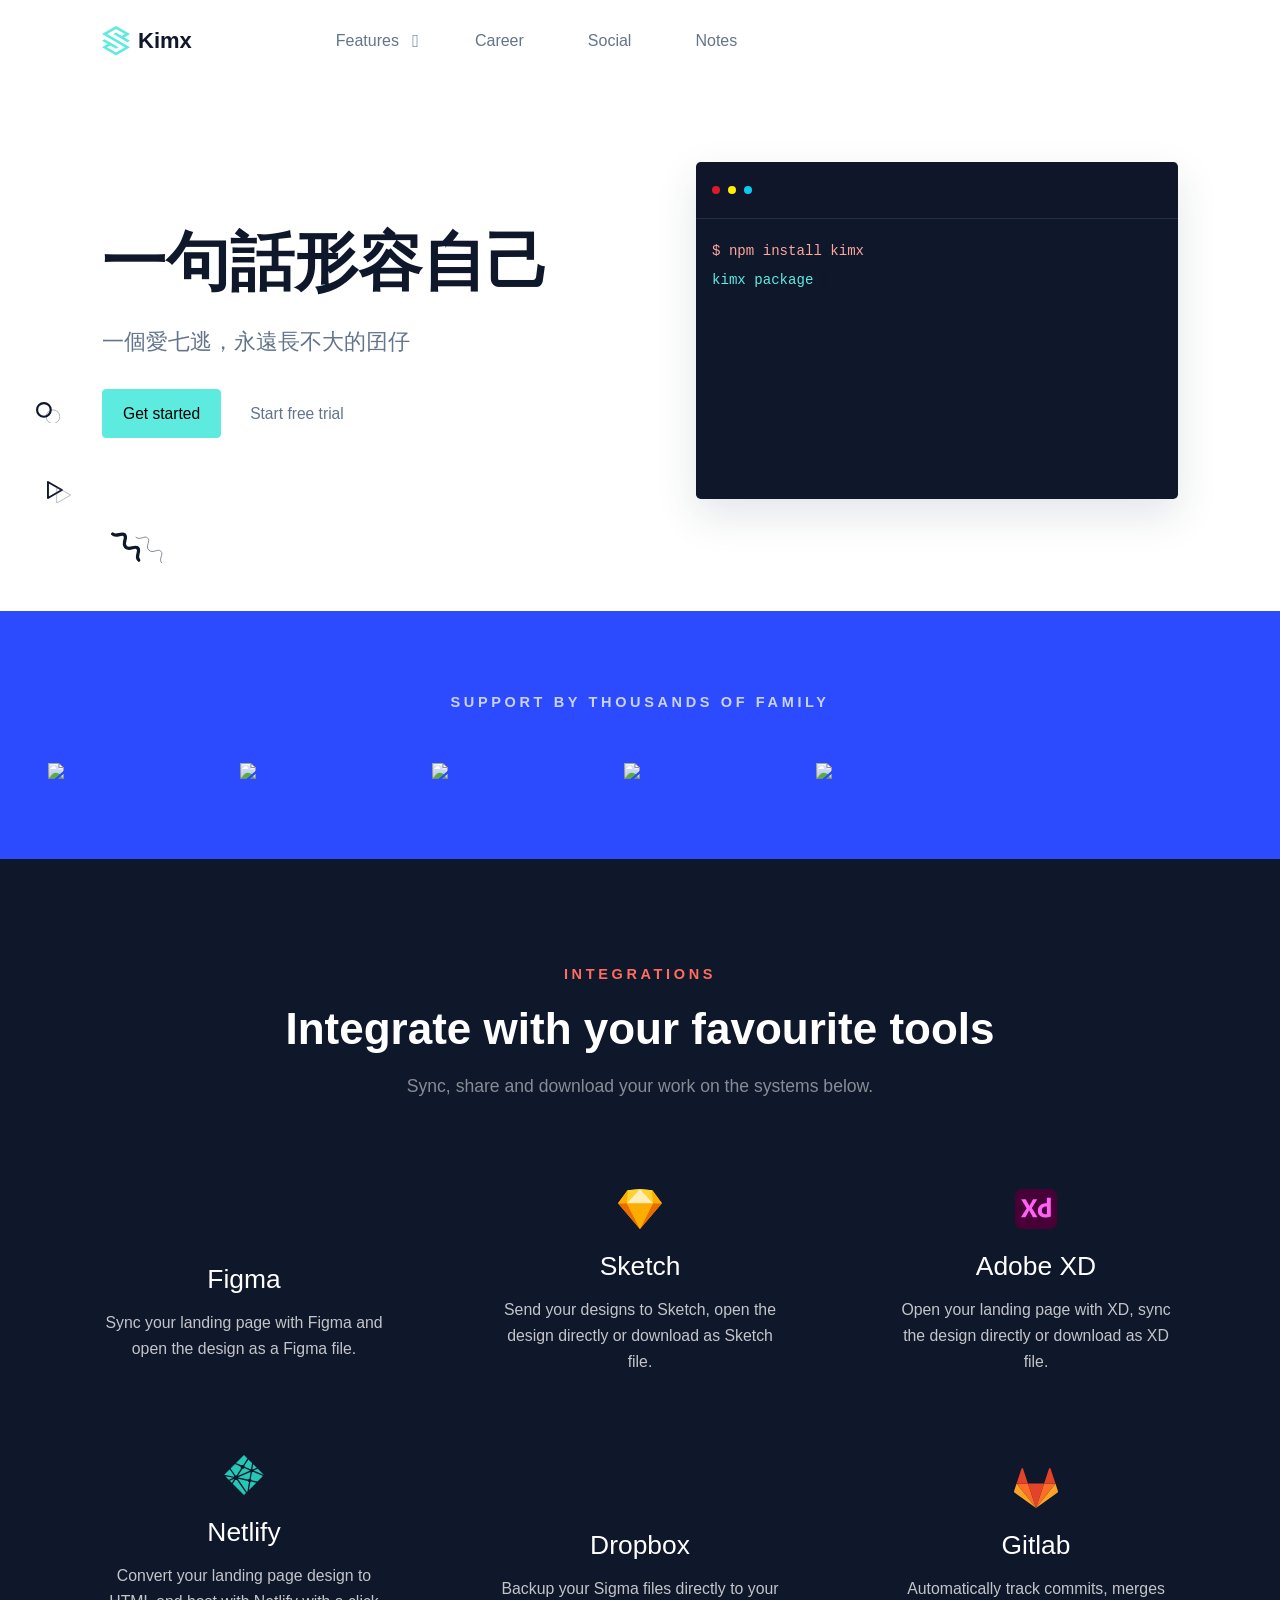
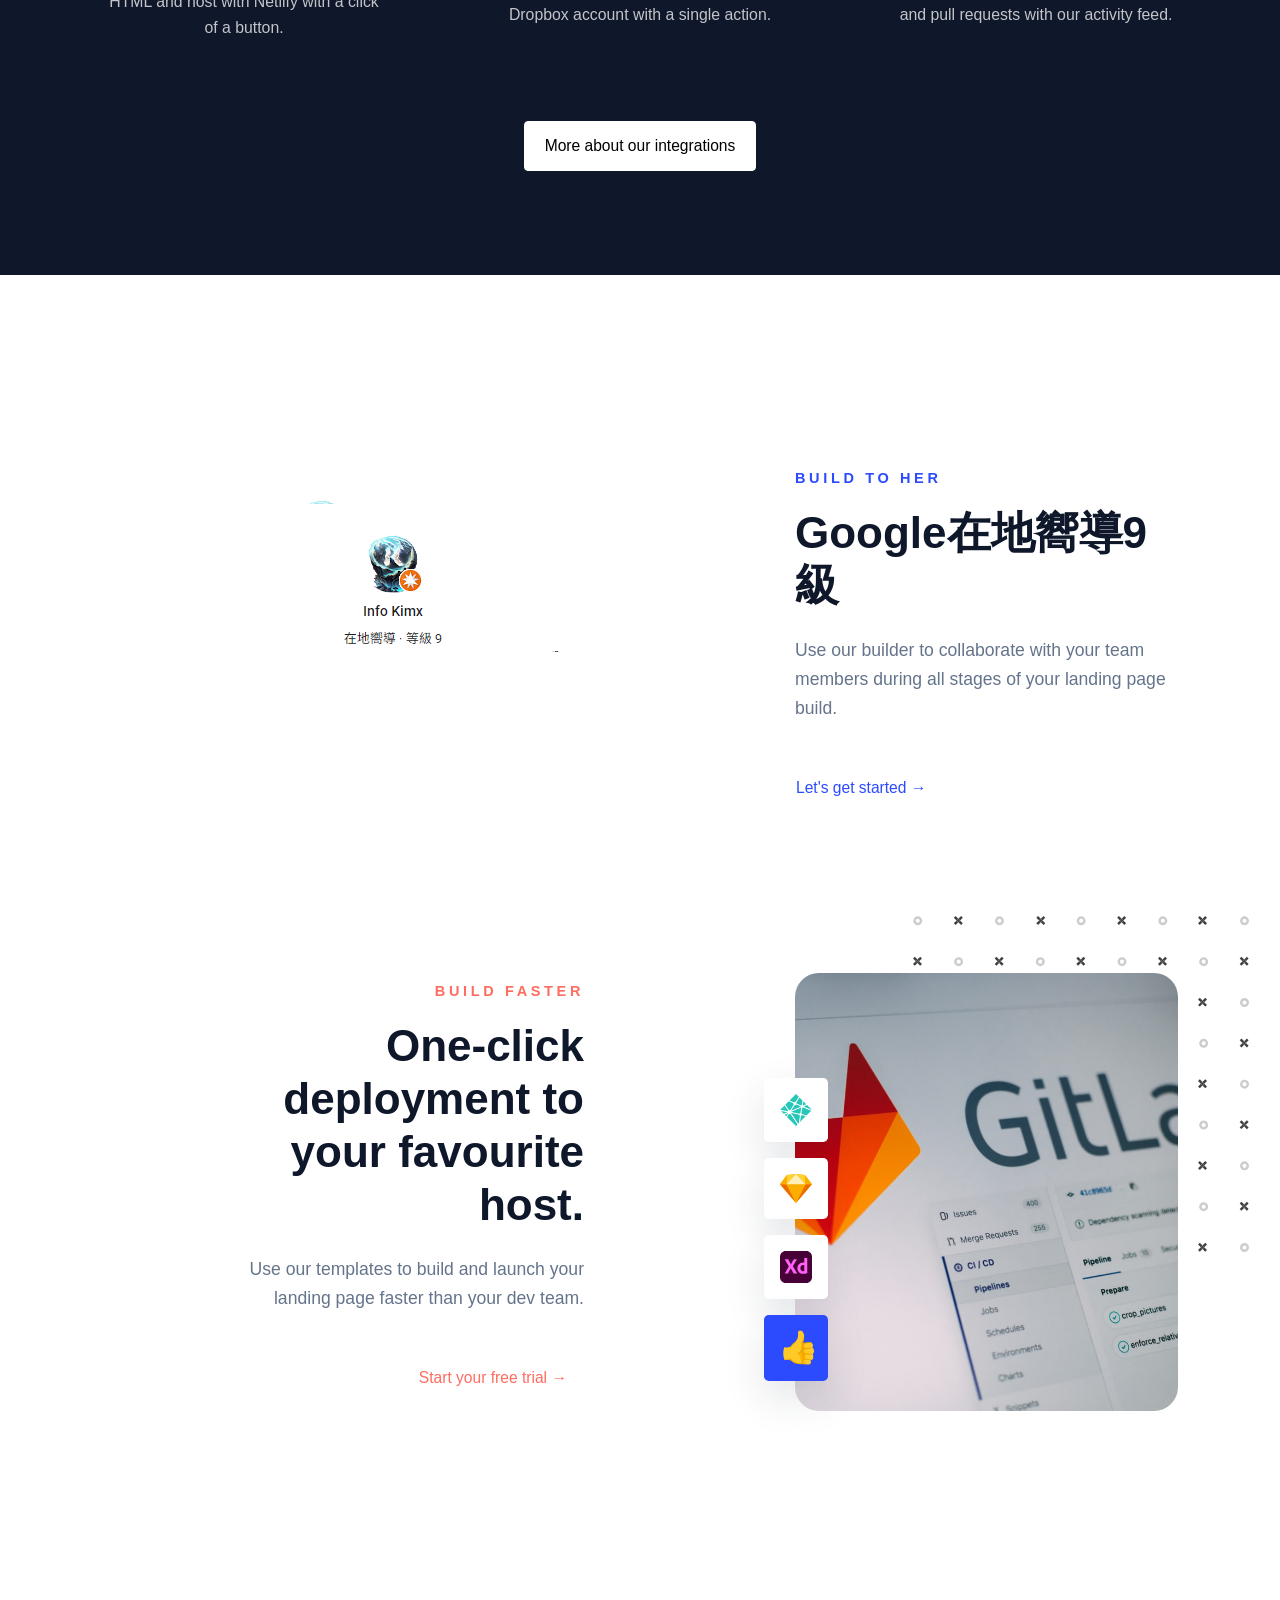
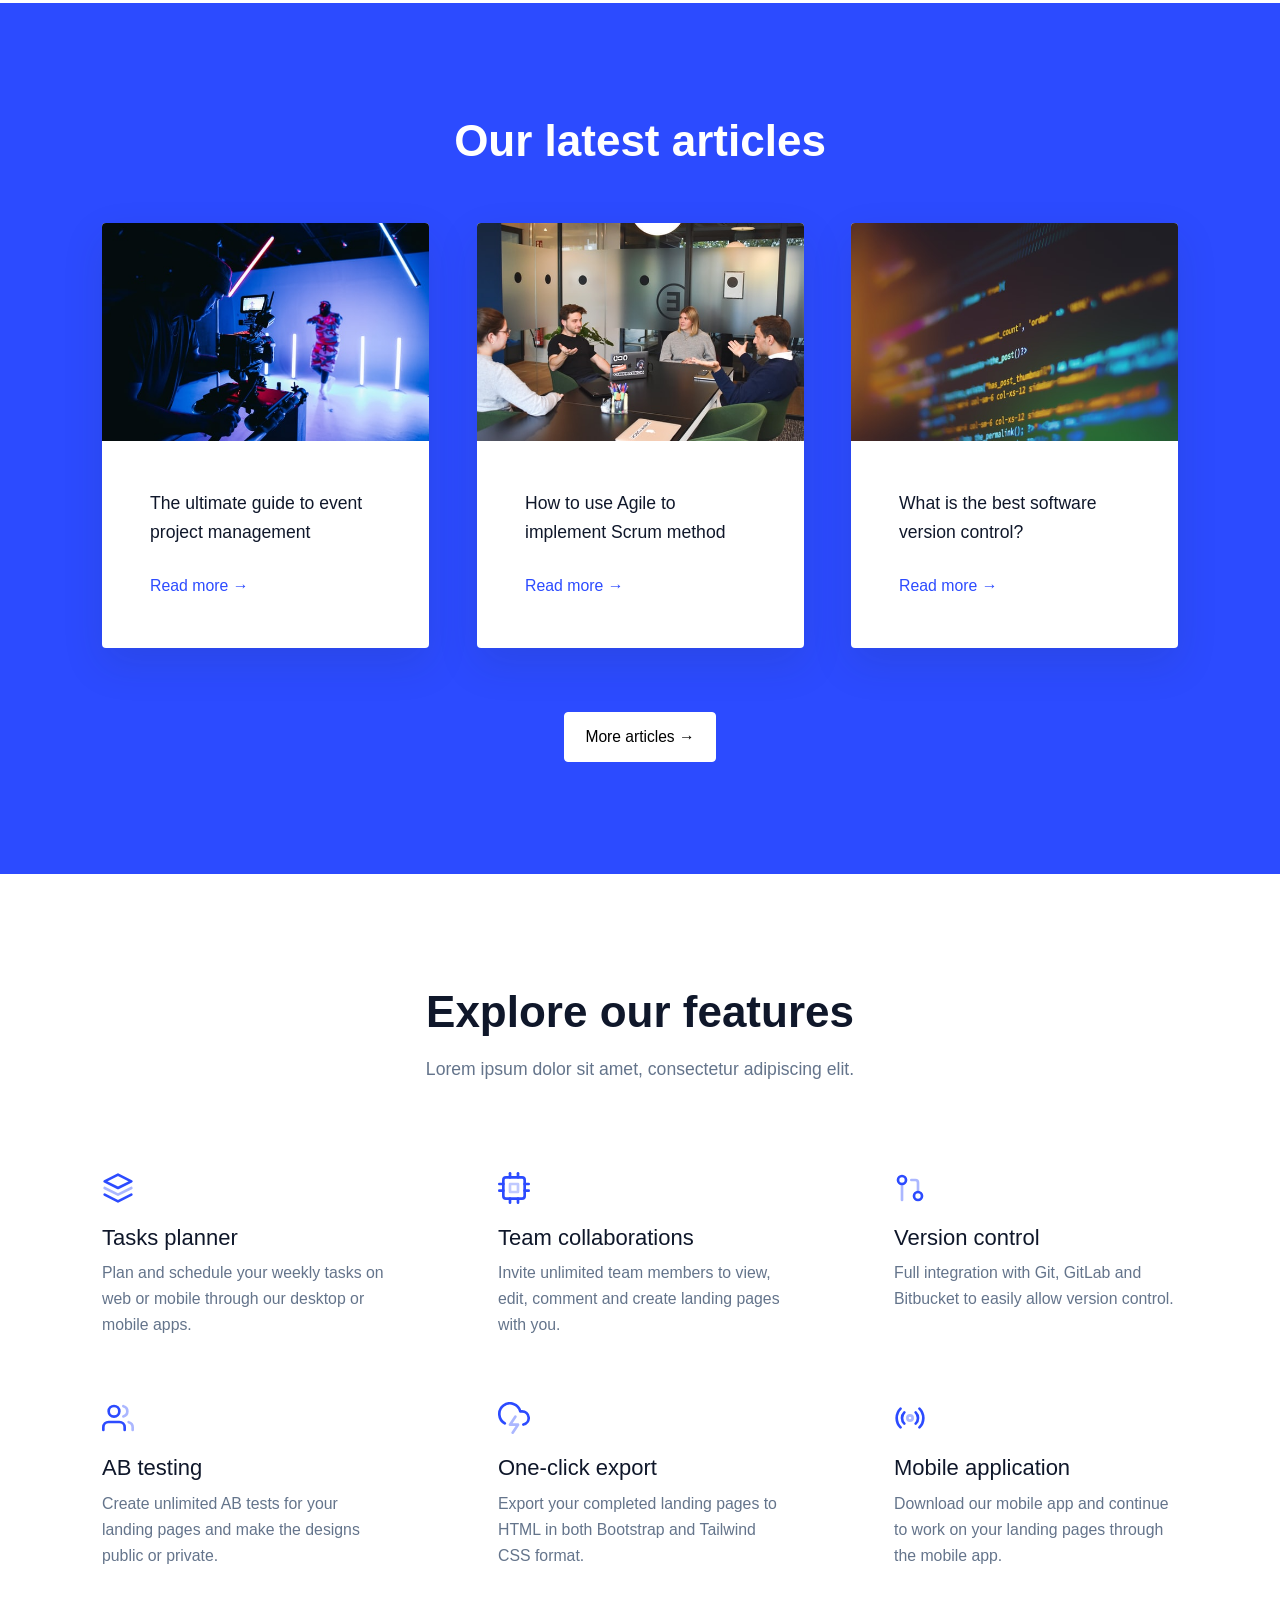
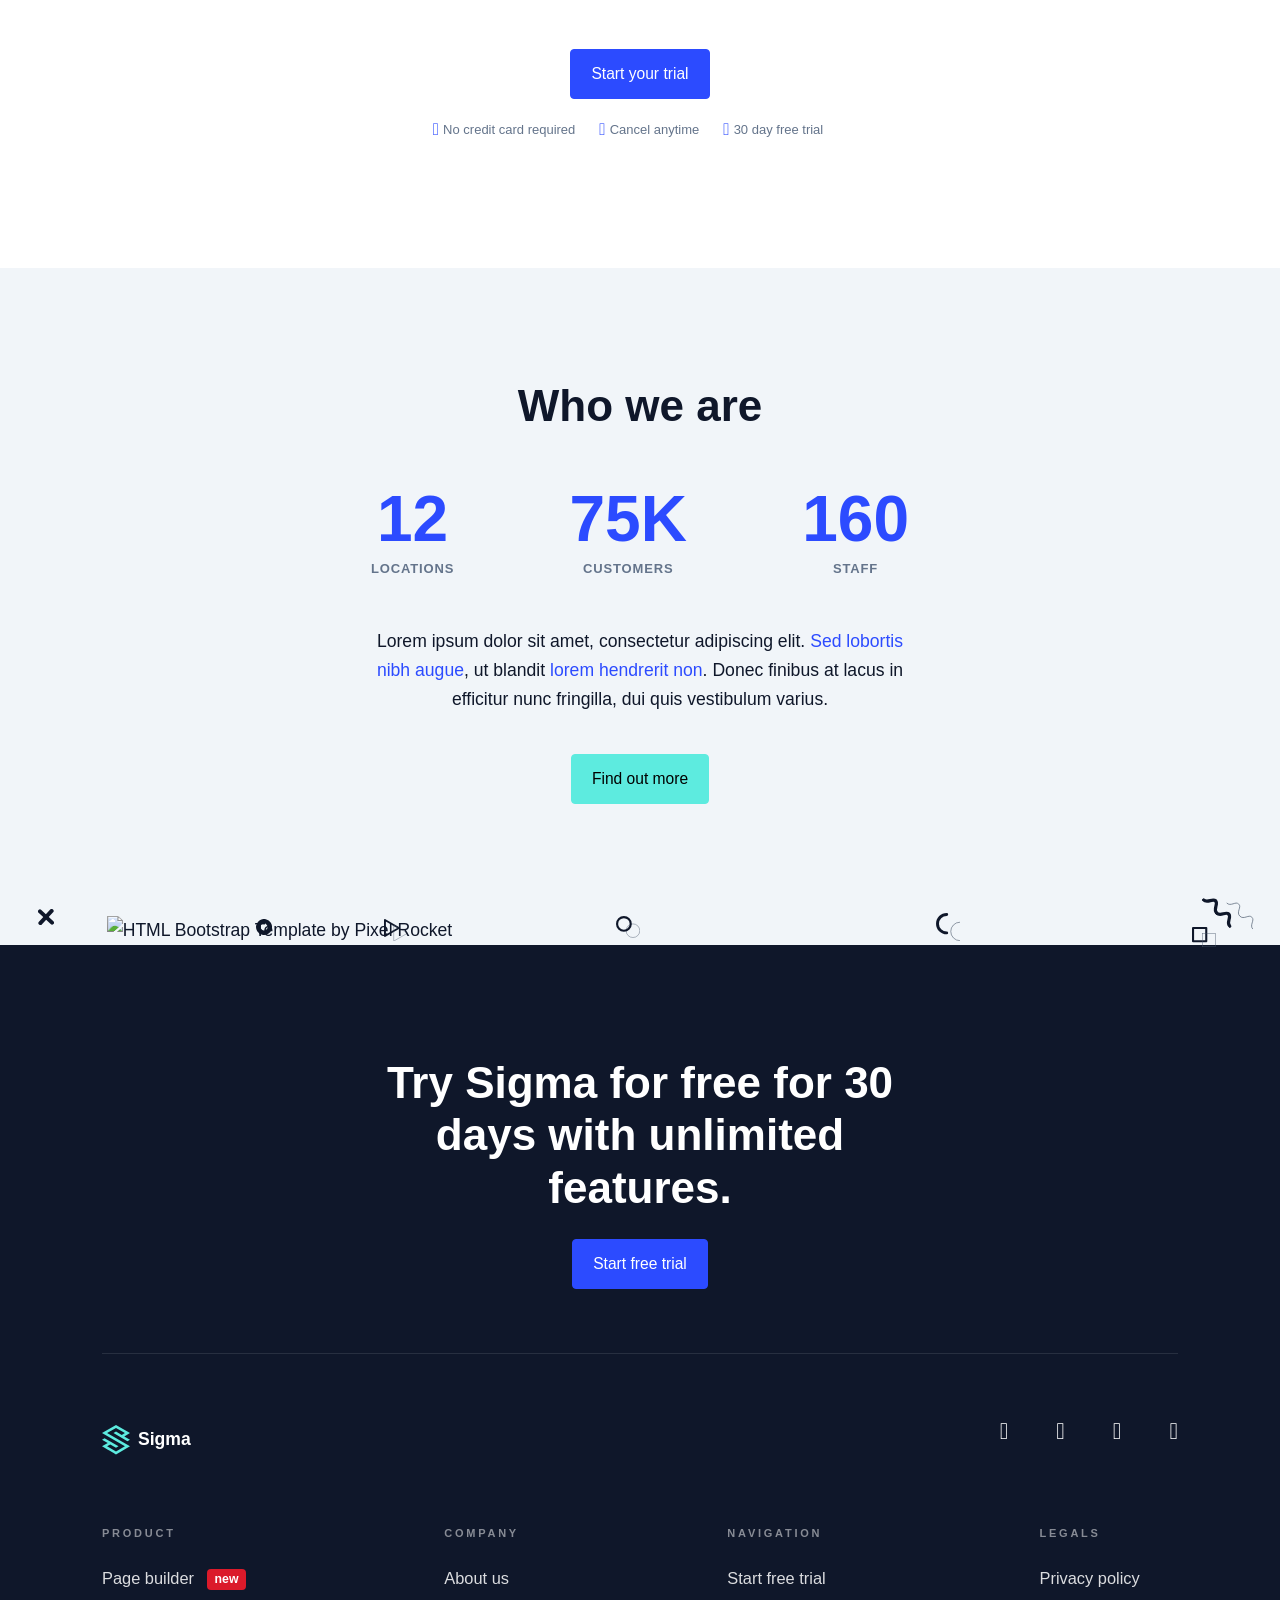
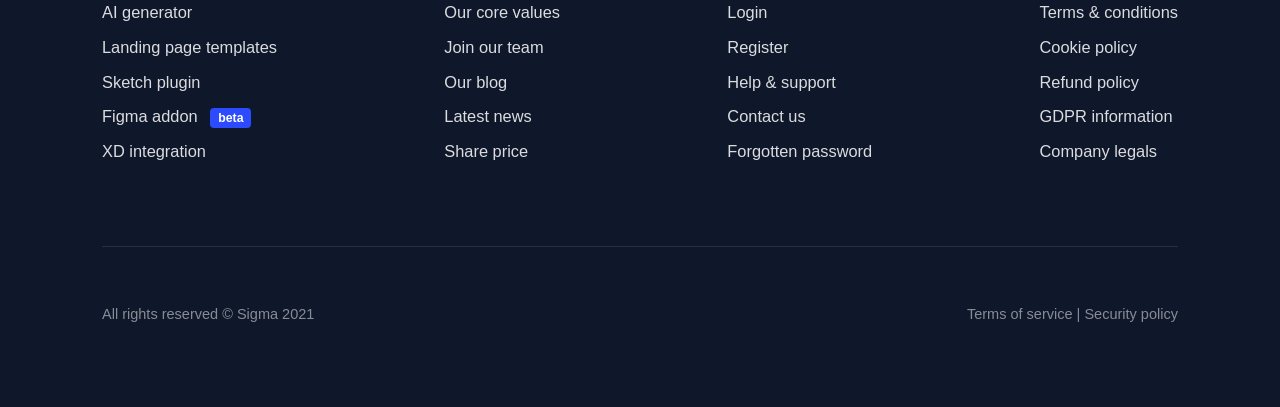
==== index.html @ 8c207c8a "beta 1" ====
<!doctype html>
<html lang="en">

<!-- Head -->
<head>
    <!-- Page Meta Tags-->
    <meta charset="utf-8">
    <meta http-equiv="x-ua-compatible" content="ie=edge">
    <meta name="viewport" content="width=device-width, initial-scale=1.0">
    <meta name="description" content="">
    <meta name="author" content="">
    <meta name="keywords" content="">

    <!-- Favicon -->
    <link rel="apple-touch-icon" sizes="180x180" href="./assets/images/favicon/apple-touch-icon.png">
    <link rel="icon" type="image/png" sizes="32x32" href="./assets/images/favicon/favicon-32x32.png">
    <link rel="icon" type="image/png" sizes="16x16" href="./assets/images/favicon/favicon-16x16.png">
    <link rel="mask-icon" href="./assets/images/favicon/safari-pinned-tab.svg" color="#5bbad5">
    <meta name="msapplication-TileColor" content="#da532c">
    <meta name="theme-color" content="#ffffff">

    <!-- Vendor CSS -->
    <link rel="stylesheet" href="./assets/css/libs.bundle.css" />

    <!-- Main CSS -->
    <link rel="stylesheet" href="./assets/css/theme.bundle.css" />

    <!-- Fix for custom scrollbar if JS is disabled-->
    <noscript>
        <style>
            /**
            * Reinstate scrolling for non-JS clients
            */
            .simplebar-content-wrapper {
                overflow: auto;
            }
        </style>
    </noscript>

    <!-- Page Title -->
    <title>Bootstrap 5 HTML Template</title>

</head>
<body class="">

    <!-- Navbar -->
    <nav class="navbar navbar-expand-lg navbar-light bg-white ">
        <div class="container">

            <!-- Logo-->
            <a class="navbar-brand d-flex align-items-center lh-1 me-10 transition-opacity opacity-75-hover" href="./index.html">
                <!-- Logo SVG Icon-->
                <span class="f-w-7 d-block text-success me-2">
                    <svg class="w-100" xmlns="http://www.w3.org/2000/svg" viewBox="0 0 246.46 258.91"><path d="M145.61,187.72,22.41,116.58,0,129.52l50.45,29.13L0,187.77l22.41,12.94s90.75,52.38,100.82,58.2l123.23-71.13L44.7,71.2l78.54-45.34,78.4,45.26-28,16.2-50.31-29L100.85,71.2l123.21,71.13,22.4-12.94L196,100.25q25.25-14.55,50.46-29.12L123.23,0,0,71.13,201.77,187.71l-78.52,45.41L44.8,187.78l28.06-16.19,50.34,29.07Z" fill="currentColor" fill-rule="evenodd" /></svg>
                </span>
                <!--/ Logo SVG Icon -->
                <span class="fw-bold text-body">Kimx</span>
            </a>
            <!-- / Logo-->
            <!-- Mobile Menu Btn-->
            <button class="navbar-toggler" type="button" data-bs-toggle="collapse" data-bs-target="#navbarSupportedContent"
                    aria-controls="navbarSupportedContent" aria-expanded="false" aria-label="Toggle navigation">
                <i class="ri-menu-line"></i>
            </button>
            <!-- /Mobile Menu Btn-->

            <div class="collapse navbar-collapse justify-content-between align-items-center" id="navbarSupportedContent">
                <ul class="navbar-nav">
                    <li class="nav-item dropdown position-static">
                        <a class="nav-link dropdown-toggle" href="#" role="button" data-bs-toggle="dropdown"
                           aria-haspopup="true" aria-expanded="false">
                            Features
                        </a>
                        <!-- Features dropdown menu-->
                        <div class="dropdown-menu dropdown-megamenu">
                            <div class="container">
                                <!-- Dropdown Menu Links Section-->
                                <div class="row py-lg-5 gx-8">


                                    <!-- menu row-->
                                    <div class="col-auto me-4 mb-4 me-lg-0 mb-lg-0 col-lg-4 d-flex align-items-start">
                                        <span class="f-w-16 d-block text-primary me-4 d-none d-lg-flex">
                                            <svg class="w-100" xmlns="http://www.w3.org/2000/svg" viewBox="0 0 24 24" fill="none" stroke="currentColor" stroke-width="2" stroke-linecap="round" stroke-linejoin="round"><polygon points="12 2 2 7 12 12 22 7 12 2"></polygon><polyline points="2 17 12 22 22 17"></polyline><polyline opacity=".4" points="2 12 12 17 22 12"></polyline></svg>
                                        </span>
                                        <div class="position-relative">
                                            <h6 class="dropdown-heading">Tasks planner</h6>
                                            <p class="text-muted">Plan and schedule your weekly tasks on web or mobile through our desktop or mobile apps.</p>
                                            <a href="#" class="fw-medium fs-7 text-decoration-none link-cover">Read more &rarr;</a>
                                        </div>
                                    </div>
                                    <!-- /menu row-->
                                    <!-- menu row-->
                                    <div class="col-auto me-4 mb-4 me-lg-0 mb-lg-0 col-lg-4 d-flex align-items-start">
                                        <span class="f-w-16 d-block text-primary me-4 d-none d-lg-flex">
                                            <svg class="w-100" xmlns="http://www.w3.org/2000/svg" viewBox="0 0 24 24" fill="none" stroke="currentColor" stroke-width="2" stroke-linecap="round" stroke-linejoin="round"><rect x="4" y="4" width="16" height="16" rx="2" ry="2"></rect><rect opacity=".3" x="9" y="9" width="6" height="6"></rect><line x1="9" y1="1" x2="9" y2="4"></line><line x1="15" y1="1" x2="15" y2="4"></line><line x1="9" y1="20" x2="9" y2="23"></line><line x1="15" y1="20" x2="15" y2="23"></line><line x1="20" y1="9" x2="23" y2="9"></line><line x1="20" y1="14" x2="23" y2="14"></line><line x1="1" y1="9" x2="4" y2="9"></line><line x1="1" y1="14" x2="4" y2="14"></line></svg>
                                        </span>
                                        <div class="position-relative">
                                            <h6 class="dropdown-heading">Team collaborations</h6>
                                            <p class="text-muted">Invite unlimited team members to view, edit, comment and create landing pages with you.</p>
                                            <a href="#" class="fw-medium fs-7 text-decoration-none link-cover">Read more &rarr;</a>
                                        </div>
                                    </div>
                                    <!-- /menu row-->
                                    <!-- menu row-->
                                    <div class="col-auto me-4 mb-4 me-lg-0 mb-lg-0 col-lg-4 d-flex align-items-start">
                                        <span class="f-w-16 d-block text-primary me-4 d-none d-lg-flex">
                                            <svg class="w-100" xmlns="http://www.w3.org/2000/svg" viewBox="0 0 24 24" fill="none" stroke="currentColor" stroke-width="2" stroke-linecap="round" stroke-linejoin="round"><circle cx="18" cy="18" r="3"></circle><circle cx="6" cy="6" r="3"></circle><path opacity=".4" d="M13 6h3a2 2 0 0 1 2 2v7"></path><line opacity=".4" x1="6" y1="9" x2="6" y2="21"></line></svg>
                                        </span>
                                        <div class="position-relative">
                                            <h6 class="dropdown-heading">Version control</h6>
                                            <p class="text-muted">Full integration with Git, GitLab and Bitbucket to easily allow version control.</p>
                                            <a href="#" class="fw-medium fs-7 text-decoration-none link-cover">Read more &rarr;</a>
                                        </div>
                                    </div>
                                    <!-- /menu row-->


                                </div>

                                <!-- Latest from the blog-->
                                <div class="mt-4 border-top d-none d-lg-flex flex-column py-5">
                                    <p class="text-muted">From the blog</p>
                                    <a href="#">The ultimate guide to event project management &rarr;</a>
                                    <a href="#">How to use Agile to implememt Scrum method &rarr;</a>
                                    <a href="#">What is the best software version control? &rarr;</a>
                                </div>
                                <!-- / Latest from the blog-->                <!-- /Dropdown Menu Links Section-->
                            </div>
                        </div>
                        <!-- / Features dropdown menu-->
                    </li>
                    <li class="nav-item">
                        <a class="nav-link" href="./pricing.html">Career</a>
                    </li>
                    <li class="nav-item">
                        <a class="nav-link" href="./about.html">Social</a>
                    </li>
                    <li class="nav-item">
                        <a class="nav-link" href="./contact.html">Notes</a>
                    </li>
                </ul>
            </div>
        </div>
    </nav>    <!-- / Navbar-->
    <!-- Main Section-->
    <main class="mt-0 ">
        <!-- Page Content Goes Here -->
        <!-- Hero Content-->
        <div class="container pt-4 pt-md-6 pt-lg-8 pb-8 pb-lg-10 position-relative">
            <div class="row gx-10 align-items-center">

                <!-- Hero Text-->
                <div class="col-12 col-lg-6 position-relative z-index-20 text-center text-lg-start" data-aos="fade-in">
                    <h1 class="display-3 fw-bold mb-4">
                        一句話形容自己
                    </h1>
                    <h2 class="fs-5 text-muted fw-light lh-base">  一個愛七逃，永遠長不大的囝仔</h2>


                    <div class="mt-4 pt-1 d-flex flex-column flex-md-row justify-content-center justify-content-lg-start">
                        <a href="#" class="btn btn-success" role="button">Get started</a>
                        <a href="#" class="btn btn-link text-decoration-none text-muted ms-2 bg-light-hover"
                           role="button">Start free trial</a>
                    </div>

                </div>
                <!-- / Hero Text-->
                <!-- Hero Graphic-->
                <div class="col-12 col-lg-6 mt-5 mt-lg-0 align-self-stretch position-relative z-index-20" data-aos="fade-in">
                    <div class="d-flex h-100 bg-dark rounded-3 shadow-lg card">
                        <div class="card-header border-white-10 border-1 py-4 d-flex align-items-center">
                            <span class="f-w-2 f-h-2 block bg-danger rounded-circle me-2"></span>
                            <span class="f-w-2 f-h-2 block bg-warning rounded-circle me-2"></span>
                            <span class="f-w-2 f-h-2 block bg-info rounded-circle"></span>
                        </div>
                        <div class="card-body" style="min-height: 280px;">
                            <code class="highlight fs-8"
                                  data-typed='{"backSpeed":2, "strings": ["$&nbsp;npm&nbsp;install&nbsp;kimx<br/><span class=\"text-success\">kimx&nbsp;package&nbsp;installed 👍</span><br/><br/>$&nbsp;npm&nbsp;start&nbsp;design<br/><span class=\"text-success\">Start&nbsp;sharing&nbsp;your&nbsp;designs&nbsp;instantly...</span><br/><br/>$&nbsp;npm&nbsp;launch&nbsp;design<br/><span class=\"text-success\">Push&nbsp;directly&nbsp;to&nbsp;one&nbsp;of&nbsp;our&nbsp;integrated&nbsp;hosts! 🚀</span>"]}'></code>
                        </div>
                    </div>
                </div>
                <!-- / Hero Graphic-->

            </div>

            <!-- Bottom left shapes-->
            <div class="position-absolute top-0 end-0 start-0 bottom-0 z-index-0 d-none d-lg-block">

                <div class="d-block f-w-6  position-absolute bottom-7 start-5 rotate-n45 origin-center">
                    <span class="d-block animation-float-4">
                        <svg xmlns="http://www.w3.org/2000/svg" viewBox="0 0 37.51 89.72"><path class="text-body" d="M14.75,46.11C14.75,53,2.5,51.83,2.5,60.64" fill="none" stroke="currentColor" stroke-linecap="round" stroke-linejoin="round" stroke-width="5" /><path class="text-body" d="M14.75,17C14.75,24,2.5,22.75,2.5,31.57" fill="none" stroke="currentColor" stroke-linecap="round" stroke-linejoin="round" stroke-width="5" /><path class="text-body" d="M14.75,46.11c0-6.91-12.25-5.72-12.25-14.54" fill="none" stroke="currentColor" stroke-linecap="round" stroke-linejoin="round" stroke-width="5" /><path class="text-body" d="M14.75,17C14.75,10.13,2.5,11.32,2.5,2.5" fill="none" stroke="currentColor" stroke-linecap="round" stroke-linejoin="round" stroke-width="5" /><path class="text-secondary" d="M37,75.18c0,6.91-12.25,5.72-12.25,14.54" fill="none" stroke="currentColor" stroke-miterlimit="10" /><path class="text-secondary" d="M37,46.11C37,53,24.76,51.83,24.76,60.64" fill="none" stroke="currentColor" stroke-miterlimit="10" /><path class="text-secondary" d="M37,75.18c0-6.91-12.25-5.72-12.25-14.54" fill="none" stroke="currentColor" stroke-miterlimit="10" /><path class="text-secondary" d="M37,46.11c0-6.91-12.25-5.72-12.25-14.54" fill="none" stroke="currentColor" stroke-miterlimit="10" /></svg>
                    </span>
                </div>

                <div class="d-block f-w-6  position-absolute bottom-35 start-n3">
                    <span class="d-block animation-float-6">
                        <svg xmlns="http://www.w3.org/2000/svg" viewBox="0 0 55.95 50.74"><path class="text-secondary" d="M55.45,34.33A15.92,15.92,0,1,1,39.54,18.41,15.91,15.91,0,0,1,55.45,34.33Z" fill="none" stroke="currentColor" stroke-miterlimit="10" /><path class="text-body" d="M34.33,18.41A15.92,15.92,0,1,1,18.41,2.5,15.92,15.92,0,0,1,34.33,18.41Z" fill="none" stroke="currentColor" stroke-linecap="round" stroke-linejoin="round" stroke-width="5" /></svg>
                    </span>
                </div>

                <div class="d-block f-w-6  position-absolute bottom-20 start-n2">
                    <span class="d-block animation-float">
                        <svg xmlns="http://www.w3.org/2000/svg" viewBox="0 0 62.66 58.68"><polygon class="text-body" points="20.69 33.95 38.85 23.45 20.68 12.98 2.5 2.5 2.52 23.47 2.53 44.45 20.69 33.95" fill="none" stroke="currentColor" stroke-linecap="round" stroke-linejoin="round" stroke-width="5" /><polygon class="text-secondary" points="43.5 47.31 61.66 36.81 43.49 26.34 25.32 15.86 25.33 36.83 25.34 57.81 43.5 47.31" fill="none" stroke="currentColor" stroke-miterlimit="10" /></svg>
                    </span>
                </div>
            </div>
            <!-- / Bottom left shapes-->
        </div>
        <!-- /hero Content-->
        <!-- Logo Showcase-->
        <div class="bg-primary py-8" data-aos="fade-in">
            <p class="mb-0 text-center small fw-bolder tracking-wider text-uppercase text-white opacity-75">
                Support by
                thousands of family
            </p>
            <div class="mt-5">
                <section class="marquee marquee-hover-pause">
                    <div class="marquee-body">
                        <div class="marquee-section animation-marquee-90">
                            <div class="mx-5 f-w-24">
                                <a class="d-block" href="#" data-bs-toggle="tooltip" data-bs-placement="top" title="Bosch">
                                    <picture>
                                        <img class="img-fluid d-table mx-auto" src="https://res.kimx.info/OnlineAsset/kim-metro/images/family-cube/1.jpg">
                                    </picture>
                                </a>
                            </div>
                            <div class="mx-5 f-w-24">
                                <a class="d-block" href="#" data-bs-toggle="tooltip" data-bs-placement="top" title="Smeg">
                                    <picture>
                                        <img class="img-fluid d-table mx-auto" src="https://res.kimx.info/OnlineAsset/kim-metro/images/family-cube/2.jpg">
                                    </picture>
                                </a>
                            </div>
                            <div class="mx-5 f-w-24">
                                <a class="d-block" href="#" data-bs-toggle="tooltip" data-bs-placement="top" title="Sony">
                                    <picture>
                                        <img class="img-fluid d-table mx-auto" src="https://res.kimx.info/OnlineAsset/kim-metro/images/family-cube/3.jpg">
                                    </picture>
                                </a>
                            </div>
                            <div class="mx-5 f-w-24">
                                <a class="d-block" href="#" data-bs-toggle="tooltip" data-bs-placement="top" title="Siemens">
                                    <picture>
                                        <img class="img-fluid d-table mx-auto" src="https://res.kimx.info/OnlineAsset/kim-metro/images/family-cube/4.jpg">
                                    </picture>
                                </a>
                            </div>
                            <div class="mx-5 f-w-24">
                                <a class="d-block" href="#" data-bs-toggle="tooltip" data-bs-placement="top" title="Coca Cola">
                                    <picture>
                                        <img class="img-fluid d-table mx-auto" src="https://res.kimx.info/OnlineAsset/kim-metro/images/family-cube/5.jpg">
                                    </picture>
                                </a>
                            </div>
                            <div class="mx-5 f-w-24">
                                <a class="d-block" href="#" data-bs-toggle="tooltip" data-bs-placement="top" title="Philips">
                                    <picture>
                                        <img class="img-fluid d-table mx-auto" src="https://res.kimx.info/OnlineAsset/kim-metro/images/family-wide/1.jpg" alt="">
                                    </picture>
                                </a>
                            </div>
                            <div class="mx-5 f-w-24">
                                <a class="d-block" href="#" data-bs-toggle="tooltip" data-bs-placement="top" title="Philips">
                                    <picture>
                                        <img class="img-fluid d-table mx-auto" src="https://res.kimx.info/OnlineAsset/kim-metro/images/family-wide/about.jpg" alt="">
                                    </picture>
                                </a>
                            </div>
                            <div class="mx-5 f-w-24">
                                <a class="d-block" href="#" data-bs-toggle="tooltip" data-bs-placement="top" title="Philips">
                                    <picture>
                                        <img class="img-fluid d-table mx-auto" src="https://res.kimx.info/OnlineAsset/kim-metro/images/family-wide/about.jpg" alt="">
                                    </picture>
                                </a>
                            </div>
                            <div class="mx-5 f-w-24">
                                <a class="d-block" href="#" data-bs-toggle="tooltip" data-bs-placement="top" title="Philips">
                                    <picture>
                                        <img class="img-fluid d-table mx-auto" src="https://res.kimx.info/OnlineAsset/kim-metro/images/family-wide/about.jpg" alt="">
                                    </picture>
                                </a>
                            </div>
                            <div class="mx-5 f-w-24">
                                <a class="d-block" href="#" data-bs-toggle="tooltip" data-bs-placement="top" title="Philips">
                                    <picture>
                                        <img class="img-fluid d-table mx-auto" src="https://res.kimx.info/OnlineAsset/kim-metro/images/family-wide/about.jpg" alt="">
                                    </picture>
                                </a>
                            </div>
                            <div class="mx-5 f-w-24">
                                <a class="d-block" href="#" data-bs-toggle="tooltip" data-bs-placement="top" title="Philips">
                                    <picture>
                                        <img class="img-fluid d-table mx-auto" src="https://res.kimx.info/OnlineAsset/kim-metro/images/family-wide/about.jpg" alt="">
                                    </picture>
                                </a>
                            </div>
                        </div>
                    </div>
                </section>
            </div>
        </div>
        <!-- Logo Showcase-->
        <!-- Integrations-->
        <div class="bg-dark py-8" data-aos="fade-in">
            <div class="container py-4">
                <p class="mb-0 text-center small fw-bolder tracking-wider text-uppercase text-orange">Integrations</p>
                <h3 class="text-white text-center mt-3 fs-1 mb-3 fw-bold">Integrate with your favourite tools</h3>
                <p class="text-white opacity-50 text-center">
                    Sync, share and download your work on the systems below.
                </p>

                <div class="row gx-10 gy-7 mt-4">
                    <!-- Integration-->
                    <div class="col-12 col-sm-6 col-lg-4 d-flex flex-column align-items-center justify-content-center" data-aos="fade-in" data-aos-duration="500" data-aos-delay="000">
                        <picture class="d-block f-h-10">
                            <img class="h-100 w-auto" src="./assets/images/logos/logo-9.svg" alt="">
                        </picture>
                        <p class="text-white fs-4 fw-medium mb-2 mt-3">Figma</p>
                        <p class="text-white opacity-75 text-center fs-7">Sync your landing page with Figma and open the design as a Figma file.</p>
                    </div>
                    <!-- /Integration-->
                    <!-- Integration-->
                    <div class="col-12 col-sm-6 col-lg-4 d-flex flex-column align-items-center justify-content-center" data-aos="fade-in" data-aos-duration="500" data-aos-delay="100">
                        <picture class="d-block f-h-10">
                            <img class="h-100 w-auto" src="./assets/images/logos/logo-10.svg" alt="">
                        </picture>
                        <p class="text-white fs-4 fw-medium mb-2 mt-3">Sketch</p>
                        <p class="text-white opacity-75 text-center fs-7">Send your designs to Sketch, open the design directly or download as Sketch file.</p>
                    </div>
                    <!-- /Integration-->
                    <!-- Integration-->
                    <div class="col-12 col-sm-6 col-lg-4 d-flex flex-column align-items-center justify-content-center" data-aos="fade-in" data-aos-duration="500" data-aos-delay="200">
                        <picture class="d-block f-h-10">
                            <img class="h-100 w-auto" src="./assets/images/logos/logo-11.svg" alt="">
                        </picture>
                        <p class="text-white fs-4 fw-medium mb-2 mt-3">Adobe XD</p>
                        <p class="text-white opacity-75 text-center fs-7">Open your landing page with XD, sync the design directly or download as XD file.</p>
                    </div>
                    <!-- /Integration-->
                    <!-- Integration-->
                    <div class="col-12 col-sm-6 col-lg-4 d-flex flex-column align-items-center justify-content-center" data-aos="fade-in" data-aos-duration="500" data-aos-delay="300">
                        <picture class="d-block f-h-10">
                            <img class="h-100 w-auto" src="./assets/images/logos/logo-12.svg" alt="">
                        </picture>
                        <p class="text-white fs-4 fw-medium mb-2 mt-3">Netlify</p>
                        <p class="text-white opacity-75 text-center fs-7">Convert your landing page design to HTML and host with Netlify with a click of a button.</p>
                    </div>
                    <!-- /Integration-->
                    <!-- Integration-->
                    <div class="col-12 col-sm-6 col-lg-4 d-flex flex-column align-items-center justify-content-center" data-aos="fade-in" data-aos-duration="500" data-aos-delay="400">
                        <picture class="d-block f-h-10">
                            <img class="h-100 w-auto" src="./assets/images/logos/logo-13.svg" alt="">
                        </picture>
                        <p class="text-white fs-4 fw-medium mb-2 mt-3">Dropbox</p>
                        <p class="text-white opacity-75 text-center fs-7">Backup your Sigma files directly to your Dropbox account with a single action.</p>
                    </div>
                    <!-- /Integration-->
                    <!-- Integration-->
                    <div class="col-12 col-sm-6 col-lg-4 d-flex flex-column align-items-center justify-content-center" data-aos="fade-in" data-aos-duration="500" data-aos-delay="500">
                        <picture class="d-block f-h-10">
                            <img class="h-100 w-auto" src="./assets/images/logos/logo-14.svg" alt="">
                        </picture>
                        <p class="text-white fs-4 fw-medium mb-2 mt-3">Gitlab</p>
                        <p class="text-white opacity-75 text-center fs-7">Automatically track commits, merges and pull requests with our activity feed.</p>
                    </div>
                    <!-- /Integration-->
                </div>

                <a href="#" class="btn btn-white d-table mx-auto mt-7 w-100 w-md-auto" role="button">More about our integrations</a>

            </div>
        </div>
        <!-- / Integrations-->
        <!-- Product Highlights-->
        <div class="py-5 py-lg-10">

            <!-- Highlight One-->
            <div class="container py-5 py-lg-8">
                <div class="row g-5 g-lg-10 d-flex align-items-center">

                    <!-- Highlight One Image Section-->
                    <div class="col-12 col-md-6 col-xl-5 offset-xl-1 position-relative" data-aos="fade-in">
                        <picture class="position-relative z-index-20">
                            <img src="./assets/images/local-guide.png"
                                 alt="HTML Bootstrap Template by Pixel Rocket">
                        </picture>


                        <!-- Hightlight One SVG Shape-->
                        <div class="d-none d-xl-block f-w-60 position-absolute top-n13 start-n3 opacity-75">
                            <span class="d-block" data-aos="fade-in">
                                <img src="./assets/images/local-guide.png" />
                            </span>
                        </div>
                        <!-- /Hightlight One SVG Shape-->
                    </div>
                    <!-- /Highlight One Image Section-->
                    <!-- Highlight One Text Section-->
                    <div class="col-12 col-md-6 col-xl-5 offset-xl-1 position-relative" data-aos="fade-in">
                        <div class="position-relative z-index-20">
                            <p class="mb-0 small fw-bolder tracking-wider text-uppercase text-primary">
                                Build to her
                            </p>
                            <h4 class="fs-1 fw-bold mb-4 mt-3">Google在地嚮導9級</h4>
                            <p class="text-muted">
                                Use our builder to collaborate with your team members during all
                                stages of your landing page build.
                            </p>
                            <a href="#" class="btn btn-link px-0 me-3 fw-medium text-decoration-none mt-4"
                               role="button">Let's get started &rarr;</a>
                        </div>

                    </div>
                    <!-- /Highlight One Text Section-->

                </div>
            </div>
            <!-- /Hightlight One-->
            <!-- Highlight Two-->
            <div class="container py-5 py-lg-8">
                <div class="row g-5 g-lg-10 d-flex align-items-center flex-row-reverse">

                    <!-- Highlight Two Image Section-->
                    <div class="col-12 col-md-6 col-xl-5 offset-xl-1 position-relative" data-aos="fade-in">
                        <picture class="position-relative z-index-20">
                            <img class="img-fluid rounded-5" src="./assets/images/feature-2.jpeg"
                                 alt="HTML Bootstrap Template by Pixel Rocket">
                        </picture>

                        <!-- Hightlight Two SVG Shape-->
                        <div class="d-none d-xl-block f-w-60 position-absolute top-n13 end-n3 opacity-75">
                            <span class="d-block">
                                <svg class="w-100" xmlns="http://www.w3.org/2000/svg" viewBox="0 0 411.39 411.39"><circle cx="355.89" cy="255.89" r="2.5" fill="none" /><circle cx="355.89" cy="55.89" r="2.5" fill="none" /><circle cx="305.89" cy="105.89" r="2.5" fill="none" /><circle cx="255.89" cy="155.89" r="2.5" fill="none" /><circle cx="305.89" cy="205.89" r="2.5" fill="none" /><circle cx="305.89" cy="405.89" r="2.5" fill="none" /><circle cx="405.89" cy="5.89" r="2.5" fill="none" /><circle cx="305.89" cy="305.89" r="2.5" fill="none" /><circle cx="205.89" cy="105.89" r="2.5" fill="none" /><circle cx="255.89" cy="255.89" r="2.5" fill="none" /><circle cx="205.89" cy="205.89" r="2.5" fill="none" /><circle cx="305.89" cy="5.89" r="2.5" fill="none" /><circle cx="355.89" cy="355.89" r="2.5" fill="none" /><circle cx="205.89" cy="405.89" r="2.5" fill="none" /><circle cx="205.89" cy="305.89" r="2.5" fill="none" /><circle cx="355.89" cy="155.89" r="2.5" fill="none" /><circle cx="405.89" cy="405.89" r="2.5" fill="none" /><circle cx="405.89" cy="205.89" r="2.5" fill="none" /><circle cx="405.89" cy="305.89" r="2.5" fill="none" /><circle cx="405.89" cy="105.89" r="2.5" fill="none" /><circle cx="5.89" cy="305.89" r="2.5" fill="none" /><circle cx="5.89" cy="5.89" r="2.5" fill="none" /><circle cx="55.89" cy="55.89" r="2.5" fill="none" /><circle cx="55.89" cy="155.89" r="2.5" fill="none" /><circle cx="55.89" cy="355.89" r="2.5" fill="none" /><circle cx="55.89" cy="255.89" r="2.5" fill="none" /><circle cx="155.89" cy="55.89" r="2.5" fill="none" /><circle cx="105.89" cy="305.89" r="2.5" fill="none" /><circle cx="105.89" cy="205.89" r="2.5" fill="none" /><circle cx="105.89" cy="105.89" r="2.5" fill="none" /><circle cx="205.89" cy="5.89" r="2.5" fill="none" /><circle cx="255.89" cy="355.89" r="2.5" fill="none" /><circle cx="105.89" cy="405.89" r="2.5" fill="none" /><circle cx="255.89" cy="55.89" r="2.5" fill="none" /><circle cx="105.89" cy="5.89" r="2.5" fill="none" /><circle cx="5.89" cy="205.89" r="2.5" fill="none" /><circle cx="5.89" cy="405.89" r="2.5" fill="none" /><circle cx="155.89" cy="355.89" r="2.5" fill="none" /><circle cx="155.89" cy="255.89" r="2.5" fill="none" /><circle cx="155.89" cy="155.89" r="2.5" fill="none" /><circle cx="5.89" cy="105.89" r="2.5" fill="none" /><path d="M5.89,11.39a5.5,5.5,0,1,0-5.5-5.5A5.5,5.5,0,0,0,5.89,11.39Zm0-8a2.5,2.5,0,1,1-2.5,2.5A2.5,2.5,0,0,1,5.89,3.39Z" fill="#bcbcbc" /><path d="M55.89,50.39a5.5,5.5,0,1,0,5.5,5.5A5.51,5.51,0,0,0,55.89,50.39Zm0,8a2.5,2.5,0,1,1,2.5-2.5A2.51,2.51,0,0,1,55.89,58.39Z" fill="#bcbcbc" /><path d="M155.89,61.39a5.5,5.5,0,1,0-5.5-5.5A5.5,5.5,0,0,0,155.89,61.39Zm0-8a2.5,2.5,0,1,1-2.5,2.5A2.5,2.5,0,0,1,155.89,53.39Z" fill="#bcbcbc" /><path d="M255.89,50.39a5.5,5.5,0,1,0,5.5,5.5A5.51,5.51,0,0,0,255.89,50.39Zm0,8a2.5,2.5,0,1,1,2.5-2.5A2.51,2.51,0,0,1,255.89,58.39Z" fill="#bcbcbc" /><path d="M355.89,50.39a5.5,5.5,0,1,0,5.5,5.5A5.51,5.51,0,0,0,355.89,50.39Zm0,8a2.5,2.5,0,1,1,2.5-2.5A2.51,2.51,0,0,1,355.89,58.39Z" fill="#bcbcbc" /><path d="M55.89,150.39a5.5,5.5,0,1,0,5.5,5.5A5.51,5.51,0,0,0,55.89,150.39Zm0,8a2.5,2.5,0,1,1,2.5-2.5A2.51,2.51,0,0,1,55.89,158.39Z" fill="#bcbcbc" /><path d="M155.89,161.39a5.5,5.5,0,1,0-5.5-5.5A5.5,5.5,0,0,0,155.89,161.39Zm0-8a2.5,2.5,0,1,1-2.5,2.5A2.5,2.5,0,0,1,155.89,153.39Z" fill="#bcbcbc" /><path d="M255.89,150.39a5.5,5.5,0,1,0,5.5,5.5A5.51,5.51,0,0,0,255.89,150.39Zm0,8a2.5,2.5,0,1,1,2.5-2.5A2.51,2.51,0,0,1,255.89,158.39Z" fill="#bcbcbc" /><path d="M355.89,150.39a5.5,5.5,0,1,0,5.5,5.5A5.51,5.51,0,0,0,355.89,150.39Zm0,8a2.5,2.5,0,1,1,2.5-2.5A2.51,2.51,0,0,1,355.89,158.39Z" fill="#bcbcbc" /><path d="M55.89,250.39a5.5,5.5,0,1,0,5.5,5.5A5.51,5.51,0,0,0,55.89,250.39Zm0,8a2.5,2.5,0,1,1,2.5-2.5A2.51,2.51,0,0,1,55.89,258.39Z" fill="#bcbcbc" /><path d="M155.89,261.39a5.5,5.5,0,1,0-5.5-5.5A5.5,5.5,0,0,0,155.89,261.39Zm0-8a2.5,2.5,0,1,1-2.5,2.5A2.5,2.5,0,0,1,155.89,253.39Z" fill="#bcbcbc" /><path d="M255.89,250.39a5.5,5.5,0,1,0,5.5,5.5A5.51,5.51,0,0,0,255.89,250.39Zm0,8a2.5,2.5,0,1,1,2.5-2.5A2.51,2.51,0,0,1,255.89,258.39Z" fill="#bcbcbc" /><path d="M355.89,250.39a5.5,5.5,0,1,0,5.5,5.5A5.51,5.51,0,0,0,355.89,250.39Zm0,8a2.5,2.5,0,1,1,2.5-2.5A2.51,2.51,0,0,1,355.89,258.39Z" fill="#bcbcbc" /><path d="M55.89,350.39a5.5,5.5,0,1,0,5.5,5.5A5.51,5.51,0,0,0,55.89,350.39Zm0,8a2.5,2.5,0,1,1,2.5-2.5A2.51,2.51,0,0,1,55.89,358.39Z" fill="#bcbcbc" /><path d="M155.89,361.39a5.5,5.5,0,1,0-5.5-5.5A5.5,5.5,0,0,0,155.89,361.39Zm0-8a2.5,2.5,0,1,1-2.5,2.5A2.5,2.5,0,0,1,155.89,353.39Z" fill="#bcbcbc" /><path d="M255.89,350.39a5.5,5.5,0,1,0,5.5,5.5A5.51,5.51,0,0,0,255.89,350.39Zm0,8a2.5,2.5,0,1,1,2.5-2.5A2.51,2.51,0,0,1,255.89,358.39Z" fill="#bcbcbc" /><path d="M355.89,350.39a5.5,5.5,0,1,0,5.5,5.5A5.51,5.51,0,0,0,355.89,350.39Zm0,8a2.5,2.5,0,1,1,2.5-2.5A2.51,2.51,0,0,1,355.89,358.39Z" fill="#bcbcbc" /><path d="M105.89,11.39a5.5,5.5,0,1,0-5.5-5.5A5.5,5.5,0,0,0,105.89,11.39Zm0-8a2.5,2.5,0,1,1-2.5,2.5A2.5,2.5,0,0,1,105.89,3.39Z" fill="#bcbcbc" /><path d="M205.89,11.39a5.5,5.5,0,1,0-5.5-5.5A5.5,5.5,0,0,0,205.89,11.39Zm0-8a2.5,2.5,0,1,1-2.5,2.5A2.5,2.5,0,0,1,205.89,3.39Z" fill="#bcbcbc" /><path d="M305.89,11.39a5.5,5.5,0,1,0-5.5-5.5A5.5,5.5,0,0,0,305.89,11.39Zm0-8a2.5,2.5,0,1,1-2.5,2.5A2.5,2.5,0,0,1,305.89,3.39Z" fill="#bcbcbc" /><path d="M405.89,11.39a5.5,5.5,0,1,0-5.5-5.5A5.5,5.5,0,0,0,405.89,11.39Zm0-8a2.5,2.5,0,1,1-2.5,2.5A2.5,2.5,0,0,1,405.89,3.39Z" fill="#bcbcbc" /><path d="M5.89,100.39a5.5,5.5,0,1,0,5.5,5.5A5.51,5.51,0,0,0,5.89,100.39Zm0,8a2.5,2.5,0,1,1,2.5-2.5A2.51,2.51,0,0,1,5.89,108.39Z" fill="#bcbcbc" /><path d="M105.89,100.39a5.5,5.5,0,1,0,5.5,5.5A5.51,5.51,0,0,0,105.89,100.39Zm0,8a2.5,2.5,0,1,1,2.5-2.5A2.51,2.51,0,0,1,105.89,108.39Z" fill="#bcbcbc" /><path d="M205.89,100.39a5.5,5.5,0,1,0,5.5,5.5A5.51,5.51,0,0,0,205.89,100.39Zm0,8a2.5,2.5,0,1,1,2.5-2.5A2.51,2.51,0,0,1,205.89,108.39Z" fill="#bcbcbc" /><path d="M305.89,100.39a5.5,5.5,0,1,0,5.5,5.5A5.51,5.51,0,0,0,305.89,100.39Zm0,8a2.5,2.5,0,1,1,2.5-2.5A2.51,2.51,0,0,1,305.89,108.39Z" fill="#bcbcbc" /><path d="M405.89,100.39a5.5,5.5,0,1,0,5.5,5.5A5.51,5.51,0,0,0,405.89,100.39Zm0,8a2.5,2.5,0,1,1,2.5-2.5A2.51,2.51,0,0,1,405.89,108.39Z" fill="#bcbcbc" /><path d="M5.89,200.39a5.5,5.5,0,1,0,5.5,5.5A5.51,5.51,0,0,0,5.89,200.39Zm0,8a2.5,2.5,0,1,1,2.5-2.5A2.51,2.51,0,0,1,5.89,208.39Z" fill="#bcbcbc" /><path d="M105.89,200.39a5.5,5.5,0,1,0,5.5,5.5A5.51,5.51,0,0,0,105.89,200.39Zm0,8a2.5,2.5,0,1,1,2.5-2.5A2.51,2.51,0,0,1,105.89,208.39Z" fill="#bcbcbc" /><path d="M205.89,200.39a5.5,5.5,0,1,0,5.5,5.5A5.51,5.51,0,0,0,205.89,200.39Zm0,8a2.5,2.5,0,1,1,2.5-2.5A2.51,2.51,0,0,1,205.89,208.39Z" /><path d="M305.89,200.39a5.5,5.5,0,1,0,5.5,5.5A5.51,5.51,0,0,0,305.89,200.39Zm0,8a2.5,2.5,0,1,1,2.5-2.5A2.51,2.51,0,0,1,305.89,208.39Z" fill="#bcbcbc" /><path d="M405.89,200.39a5.5,5.5,0,1,0,5.5,5.5A5.51,5.51,0,0,0,405.89,200.39Zm0,8a2.5,2.5,0,1,1,2.5-2.5A2.51,2.51,0,0,1,405.89,208.39Z" fill="#bcbcbc" /><path d="M5.89,300.39a5.5,5.5,0,1,0,5.5,5.5A5.51,5.51,0,0,0,5.89,300.39Zm0,8a2.5,2.5,0,1,1,2.5-2.5A2.51,2.51,0,0,1,5.89,308.39Z" fill="#bcbcbc" /><path d="M105.89,300.39a5.5,5.5,0,1,0,5.5,5.5A5.51,5.51,0,0,0,105.89,300.39Zm0,8a2.5,2.5,0,1,1,2.5-2.5A2.51,2.51,0,0,1,105.89,308.39Z" fill="#bcbcbc" /><path d="M205.89,300.39a5.5,5.5,0,1,0,5.5,5.5A5.51,5.51,0,0,0,205.89,300.39Zm0,8a2.5,2.5,0,1,1,2.5-2.5A2.51,2.51,0,0,1,205.89,308.39Z" fill="#bcbcbc" /><path d="M305.89,300.39a5.5,5.5,0,1,0,5.5,5.5A5.51,5.51,0,0,0,305.89,300.39Zm0,8a2.5,2.5,0,1,1,2.5-2.5A2.51,2.51,0,0,1,305.89,308.39Z" fill="#bcbcbc" /><path d="M405.89,300.39a5.5,5.5,0,1,0,5.5,5.5A5.51,5.51,0,0,0,405.89,300.39Zm0,8a2.5,2.5,0,1,1,2.5-2.5A2.51,2.51,0,0,1,405.89,308.39Z" fill="#bcbcbc" /><path d="M5.89,400.39a5.5,5.5,0,1,0,5.5,5.5A5.51,5.51,0,0,0,5.89,400.39Zm0,8a2.5,2.5,0,1,1,2.5-2.5A2.51,2.51,0,0,1,5.89,408.39Z" fill="#bcbcbc" /><path d="M105.89,400.39a5.5,5.5,0,1,0,5.5,5.5A5.51,5.51,0,0,0,105.89,400.39Zm0,8a2.5,2.5,0,1,1,2.5-2.5A2.51,2.51,0,0,1,105.89,408.39Z" fill="#bcbcbc" /><path d="M205.89,400.39a5.5,5.5,0,1,0,5.5,5.5A5.51,5.51,0,0,0,205.89,400.39Zm0,8a2.5,2.5,0,1,1,2.5-2.5A2.51,2.51,0,0,1,205.89,408.39Z" fill="#bcbcbc" /><path d="M305.89,400.39a5.5,5.5,0,1,0,5.5,5.5A5.51,5.51,0,0,0,305.89,400.39Zm0,8a2.5,2.5,0,1,1,2.5-2.5A2.51,2.51,0,0,1,305.89,408.39Z" fill="#bcbcbc" /><path d="M405.89,400.39a5.5,5.5,0,1,0,5.5,5.5A5.51,5.51,0,0,0,405.89,400.39Zm0,8a2.5,2.5,0,1,1,2.5-2.5A2.51,2.51,0,0,1,405.89,408.39Z" fill="#bcbcbc" /><rect x="152.24" y="100.37" width="3" height="4.75" transform="translate(-27.62 138.8) rotate(-45)" /><rect x="157.72" y="105.84" width="3" height="4.75" transform="translate(-29.89 144.28) rotate(-45)" /><rect x="151.37" y="106.72" width="4.75" height="3" transform="translate(-31.49 140.41) rotate(-45)" /><rect x="156.84" y="101.24" width="4.75" height="3" transform="translate(-26.02 142.67) rotate(-45)" /><rect x="154.98" y="103.98" width="3" height="3" transform="translate(-28.75 141.54) rotate(-45)" /><rect x="256.72" y="105.84" width="3" height="4.75" transform="translate(-0.89 214.28) rotate(-45)" /><rect x="251.24" y="100.37" width="3" height="4.75" transform="translate(1.38 208.8) rotate(-45)" /><rect x="255.84" y="101.24" width="4.75" height="3" transform="translate(2.98 212.68) rotate(-45)" /><rect x="250.37" y="106.72" width="4.75" height="3" transform="translate(-2.5 210.4) rotate(-45)" /><rect x="253.98" y="103.98" width="3" height="3" transform="translate(0.25 211.55) rotate(-45)" /><rect x="355.72" y="105.84" width="3" height="4.75" transform="translate(28.11 284.29) rotate(-45)" /><rect x="350.24" y="100.37" width="3" height="4.75" transform="translate(30.37 278.81) rotate(-45)" /><rect x="354.84" y="101.24" width="4.75" height="3" transform="translate(31.98 282.68) rotate(-45)" /><rect x="349.37" y="106.72" width="4.75" height="3" transform="translate(26.5 280.4) rotate(-45)" /><rect x="352.98" y="103.98" width="3" height="3" transform="translate(29.24 281.55) rotate(-45)" /><rect x="51.24" y="100.37" width="3" height="4.75" transform="translate(-57.2 67.38) rotate(-45)" /><rect x="56.72" y="105.84" width="3" height="4.75" transform="translate(-59.47 72.86) rotate(-45)" /><rect x="55.84" y="101.24" width="4.75" height="3" transform="translate(-55.6 71.26) rotate(-45)" /><rect x="50.37" y="106.72" width="4.75" height="3" transform="translate(-61.07 68.98) rotate(-45)" /><rect x="53.98" y="103.98" width="3" height="3" transform="translate(-58.34 70.12) rotate(-45)" /><rect x="152.24" y="0.37" width="3" height="4.75" transform="translate(43.09 109.51) rotate(-45)" /><rect x="157.72" y="5.84" width="3" height="4.75" transform="translate(40.82 114.99) rotate(-45)" /><rect x="156.84" y="1.24" width="4.75" height="3" transform="translate(44.7 113.38) rotate(-45)" /><rect x="151.37" y="6.72" width="4.75" height="3" transform="translate(39.22 111.11) rotate(-45)" /><rect x="154.98" y="3.98" width="3" height="3" transform="translate(41.96 112.25) rotate(-45)" /><rect x="251.24" y="0.37" width="3" height="4.75" transform="translate(72.09 179.52) rotate(-45)" /><rect x="256.72" y="5.84" width="3" height="4.75" transform="translate(69.82 184.99) rotate(-45)" /><rect x="250.37" y="6.72" width="4.75" height="3" transform="translate(68.21 181.11) rotate(-45)" /><rect x="255.84" y="1.24" width="4.75" height="3" transform="translate(73.69 183.39) rotate(-45)" /><rect x="253.98" y="3.98" width="3" height="3" transform="translate(70.96 182.26) rotate(-45)" /><rect x="350.24" y="0.37" width="3" height="4.75" transform="translate(101.09 249.52) rotate(-45)" /><rect x="355.72" y="5.84" width="3" height="4.75" transform="translate(98.82 255) rotate(-45)" /><rect x="349.37" y="6.72" width="4.75" height="3" transform="translate(97.21 251.12) rotate(-45)" /><rect x="354.84" y="1.24" width="4.75" height="3" transform="translate(102.69 253.39) rotate(-45)" /><rect x="352.98" y="3.98" width="3" height="3" transform="translate(99.96 252.26) rotate(-45)" /><rect x="1.24" y="50.37" width="3" height="4.75" transform="translate(-36.49 17.38) rotate(-45)" /><rect x="6.72" y="55.84" width="3" height="4.75" transform="translate(-38.76 22.86) rotate(-45)" /><rect x="0.37" y="56.72" width="4.75" height="3" transform="translate(-40.36 18.99) rotate(-45)" /><rect x="5.84" y="51.24" width="4.75" height="3" transform="translate(-34.89 21.26) rotate(-45)" /><rect x="3.98" y="53.98" width="3" height="3" transform="translate(-37.62 20.12) rotate(-45)" /><rect x="101.24" y="50.37" width="3" height="4.75" transform="translate(-7.2 88.09) rotate(-45)" /><rect x="106.72" y="55.84" width="3" height="4.75" transform="translate(-9.47 93.57) rotate(-45)" /><rect x="105.84" y="51.24" width="4.75" height="3" transform="translate(-5.6 91.97) rotate(-45)" /><rect x="100.37" y="56.72" width="4.75" height="3" transform="translate(-11.07 89.69) rotate(-45)" /><rect x="103.98" y="53.98" width="3" height="3" transform="translate(-8.33 90.84) rotate(-45)" /><rect x="206.72" y="55.84" width="3" height="4.75" transform="translate(19.82 164.28) rotate(-45)" /><rect x="201.24" y="50.37" width="3" height="4.75" transform="translate(22.09 158.8) rotate(-45)" /><rect x="200.37" y="56.72" width="4.75" height="3" transform="translate(18.21 160.4) rotate(-45)" /><rect x="205.84" y="51.24" width="4.75" height="3" transform="translate(23.69 162.68) rotate(-45)" /><rect x="203.98" y="53.98" width="3" height="3" transform="translate(20.96 161.55) rotate(-45)" /><rect x="301.24" y="50.37" width="3" height="4.75" transform="translate(51.38 229.52) rotate(-45)" /><rect x="306.72" y="55.84" width="3" height="4.75" transform="translate(49.11 234.99) rotate(-45)" /><rect x="300.37" y="56.72" width="4.75" height="3" transform="translate(47.5 231.11) rotate(-45)" /><rect x="305.84" y="51.24" width="4.75" height="3" transform="translate(52.98 233.39) rotate(-45)" /><rect x="303.98" y="53.98" width="3" height="3" transform="translate(50.25 232.26) rotate(-45)" /><rect x="406.72" y="55.84" width="3" height="4.75" transform="translate(78.4 305.7) rotate(-45)" /><rect x="401.24" y="50.37" width="3" height="4.75" transform="translate(80.67 300.23) rotate(-45)" /><rect x="400.37" y="56.72" width="4.75" height="3" transform="translate(76.79 301.82) rotate(-45)" /><rect x="405.84" y="51.24" width="4.75" height="3" transform="translate(82.27 304.1) rotate(-45)" /><rect x="403.98" y="53.98" width="3" height="3" transform="translate(79.54 302.97) rotate(-45)" /><rect x="1.24" y="150.37" width="3" height="4.75" transform="translate(-107.2 46.67) rotate(-45)" /><rect x="6.72" y="155.84" width="3" height="4.75" transform="translate(-109.47 52.15) rotate(-45)" /><rect x="0.37" y="156.72" width="4.75" height="3" transform="translate(-111.07 48.27) rotate(-45)" /><rect x="5.84" y="151.24" width="4.75" height="3" transform="translate(-105.6 50.55) rotate(-45)" /><rect x="3.98" y="153.98" width="3" height="3" transform="translate(-108.34 49.41) rotate(-45)" /><rect x="101.24" y="150.37" width="3" height="4.75" transform="translate(-77.91 117.38) rotate(-45)" /><rect x="106.72" y="155.84" width="3" height="4.75" transform="translate(-80.18 122.86) rotate(-45)" /><rect x="100.37" y="156.72" width="4.75" height="3" transform="translate(-81.78 118.98) rotate(-45)" /><rect x="105.84" y="151.24" width="4.75" height="3" transform="translate(-76.31 121.26) rotate(-45)" /><rect x="103.98" y="153.98" width="3" height="3" transform="translate(-79.05 120.13) rotate(-45)" /><rect x="206.72" y="155.84" width="3" height="4.75" transform="translate(-50.89 193.57) rotate(-45)" /><rect x="201.24" y="150.37" width="3" height="4.75" transform="translate(-48.62 188.09) rotate(-45)" /><rect x="200.37" y="156.72" width="4.75" height="3" transform="translate(-52.5 189.69) rotate(-45)" /><rect x="205.84" y="151.24" width="4.75" height="3" transform="translate(-47.02 191.97) rotate(-45)" /><rect x="203.98" y="153.98" width="3" height="3" transform="translate(-49.76 190.84) rotate(-45)" /><rect x="306.72" y="155.84" width="3" height="4.75" transform="translate(-21.6 264.28) rotate(-45)" /><rect x="301.24" y="150.37" width="3" height="4.75" transform="translate(-19.33 258.8) rotate(-45)" /><rect x="305.84" y="151.24" width="4.75" height="3" transform="translate(-17.73 262.68) rotate(-45)" /><rect x="300.37" y="156.72" width="4.75" height="3" transform="translate(-23.21 260.4) rotate(-45)" /><rect x="303.98" y="153.98" width="3" height="3" transform="translate(-20.46 261.55) rotate(-45)" /><rect x="406.72" y="155.84" width="3" height="4.75" transform="translate(7.69 334.99) rotate(-45)" /><rect x="401.24" y="150.37" width="3" height="4.75" transform="translate(9.96 329.52) rotate(-45)" /><rect x="400.37" y="156.72" width="4.75" height="3" transform="translate(6.08 331.11) rotate(-45)" /><rect x="405.84" y="151.24" width="4.75" height="3" transform="translate(11.56 333.39) rotate(-45)" /><rect x="403.98" y="153.98" width="3" height="3" transform="translate(8.83 332.26) rotate(-45)" /><rect x="1.24" y="250.37" width="3" height="4.75" transform="translate(-177.91 75.96) rotate(-45)" /><rect x="6.72" y="255.84" width="3" height="4.75" transform="translate(-180.18 81.44) rotate(-45)" /><rect x="5.84" y="251.24" width="4.75" height="3" transform="translate(-176.31 79.83) rotate(-45)" /><rect x="0.37" y="256.72" width="4.75" height="3" transform="translate(-181.78 77.56) rotate(-45)" /><rect x="3.98" y="253.98" width="3" height="3" transform="translate(-179.05 78.7) rotate(-45)" /><rect x="101.24" y="250.37" width="3" height="4.75" transform="translate(-148.62 146.67) rotate(-45)" /><rect x="106.72" y="255.84" width="3" height="4.75" transform="translate(-150.89 152.15) rotate(-45)" /><rect x="105.84" y="251.24" width="4.75" height="3" transform="translate(-147.02 150.55) rotate(-45)" /><rect x="100.37" y="256.72" width="4.75" height="3" transform="translate(-152.49 148.27) rotate(-45)" /><rect x="103.98" y="253.98" width="3" height="3" transform="translate(-149.76 149.42) rotate(-45)" /><rect x="201.24" y="250.37" width="3" height="4.75" transform="translate(-119.33 217.38) rotate(-45)" /><rect x="206.72" y="255.84" width="3" height="4.75" transform="translate(-121.6 222.86) rotate(-45)" /><rect x="200.37" y="256.72" width="4.75" height="3" transform="translate(-123.2 218.98) rotate(-45)" /><rect x="205.84" y="251.24" width="4.75" height="3" transform="translate(-117.73 221.26) rotate(-45)" /><rect x="203.98" y="253.98" width="3" height="3" transform="translate(-120.47 220.13) rotate(-45)" /><rect x="301.24" y="250.37" width="3" height="4.75" transform="translate(-90.04 288.09) rotate(-45)" /><rect x="306.72" y="255.84" width="3" height="4.75" transform="translate(-92.31 293.57) rotate(-45)" /><rect x="305.84" y="251.24" width="4.75" height="3" transform="translate(-88.44 291.97) rotate(-45)" /><rect x="300.37" y="256.72" width="4.75" height="3" transform="translate(-93.92 289.69) rotate(-45)" /><rect x="303.98" y="253.98" width="3" height="3" transform="translate(-91.18 290.84) rotate(-45)" /><rect x="401.24" y="250.37" width="3" height="4.75" transform="translate(-60.75 358.8) rotate(-45)" /><rect x="406.72" y="255.84" width="3" height="4.75" transform="translate(-63.02 364.28) rotate(-45)" /><rect x="400.37" y="256.72" width="4.75" height="3" transform="translate(-64.63 360.39) rotate(-45)" /><rect x="405.84" y="251.24" width="4.75" height="3" transform="translate(-59.15 362.68) rotate(-45)" /><rect x="403.98" y="253.98" width="3" height="3" transform="translate(-61.89 361.55) rotate(-45)" /><rect x="6.72" y="355.84" width="3" height="4.75" transform="translate(-250.89 110.73) rotate(-45)" /><rect x="1.24" y="350.37" width="3" height="4.75" transform="translate(-248.62 105.25) rotate(-45)" /><rect x="0.37" y="356.72" width="4.75" height="3" transform="translate(-252.49 106.85) rotate(-45)" /><rect x="5.84" y="351.24" width="4.75" height="3" transform="translate(-247.02 109.12) rotate(-45)" /><rect x="3.98" y="353.98" width="3" height="3" transform="translate(-249.76 108) rotate(-45)" /><rect x="106.72" y="355.84" width="3" height="4.75" transform="translate(-221.6 181.44) rotate(-45)" /><rect x="101.24" y="350.37" width="3" height="4.75" transform="translate(-219.33 175.96) rotate(-45)" /><rect x="100.37" y="356.72" width="4.75" height="3" transform="translate(-223.2 177.56) rotate(-45)" /><rect x="105.84" y="351.24" width="4.75" height="3" transform="translate(-217.73 179.83) rotate(-45)" /><rect x="103.98" y="353.98" width="3" height="3" transform="translate(-220.47 178.71) rotate(-45)" /><rect x="206.72" y="355.84" width="3" height="4.75" transform="translate(-192.31 252.15) rotate(-45)" /><rect x="201.24" y="350.37" width="3" height="4.75" transform="translate(-190.04 246.67) rotate(-45)" /><rect x="205.84" y="351.24" width="4.75" height="3" transform="translate(-188.44 250.55) rotate(-45)" /><rect x="200.37" y="356.72" width="4.75" height="3" transform="translate(-193.91 248.26) rotate(-45)" /><rect x="203.98" y="353.98" width="3" height="3" transform="translate(-191.18 249.42) rotate(-45)" /><rect x="301.24" y="350.37" width="3" height="4.75" transform="translate(-160.75 317.38) rotate(-45)" /><rect x="306.72" y="355.84" width="3" height="4.75" transform="translate(-163.02 322.86) rotate(-45)" /><rect x="300.37" y="356.72" width="4.75" height="3" transform="translate(-164.63 318.97) rotate(-45)" /><rect x="305.84" y="351.24" width="4.75" height="3" transform="translate(-159.15 321.26) rotate(-45)" /><rect x="303.98" y="353.98" width="3" height="3" transform="translate(-161.89 320.13) rotate(-45)" /><rect x="406.72" y="355.84" width="3" height="4.75" transform="translate(-133.73 393.57) rotate(-45)" /><rect x="401.24" y="350.37" width="3" height="4.75" transform="translate(-131.46 388.09) rotate(-45)" /><rect x="405.84" y="351.24" width="4.75" height="3" transform="translate(-129.86 391.97) rotate(-45)" /><rect x="400.37" y="356.72" width="4.75" height="3" transform="translate(-135.34 389.68) rotate(-45)" /><rect x="403.98" y="353.98" width="3" height="3" transform="translate(-132.6 390.85) rotate(-45)" /><rect x="51.24" y="0.37" width="3" height="4.75" transform="translate(13.51 38.09) rotate(-45)" /><rect x="56.72" y="5.84" width="3" height="4.75" transform="translate(11.24 43.57) rotate(-45)" /><rect x="55.84" y="1.24" width="4.75" height="3" transform="translate(15.11 41.97) rotate(-45)" /><rect x="50.37" y="6.72" width="4.75" height="3" transform="translate(9.64 39.7) rotate(-45)" /><rect x="53.98" y="3.98" width="3" height="3" transform="translate(12.38 40.83) rotate(-45)" /><rect x="152.24" y="200.37" width="3" height="4.75" transform="translate(-98.33 168.09) rotate(-45)" /><rect x="157.72" y="205.84" width="3" height="4.75" transform="translate(-100.6 173.57) rotate(-45)" /><rect x="151.37" y="206.72" width="4.75" height="3" transform="translate(-102.2 169.69) rotate(-45)" /><rect x="156.84" y="201.24" width="4.75" height="3" transform="translate(-96.72 171.95) rotate(-45)" /><rect x="154.98" y="203.98" width="3" height="3" transform="translate(-99.46 170.83) rotate(-45)" /><rect x="256.72" y="205.84" width="3" height="4.75" transform="translate(-71.6 243.57) rotate(-45)" /><rect x="251.24" y="200.37" width="3" height="4.75" transform="translate(-69.33 238.09) rotate(-45)" /><rect x="250.37" y="206.72" width="4.75" height="3" transform="translate(-73.21 239.69) rotate(-45)" /><rect x="255.84" y="201.24" width="4.75" height="3" transform="translate(-67.73 241.97) rotate(-45)" /><rect x="253.98" y="203.98" width="3" height="3" transform="translate(-70.47 240.84) rotate(-45)" /><rect x="350.24" y="200.37" width="3" height="4.75" transform="translate(-40.34 308.1) rotate(-45)" /><rect x="355.72" y="205.84" width="3" height="4.75" transform="translate(-42.6 313.57) rotate(-45)" /><rect x="354.84" y="201.24" width="4.75" height="3" transform="translate(-38.73 311.97) rotate(-45)" /><rect x="349.37" y="206.72" width="4.75" height="3" transform="translate(-44.21 309.69) rotate(-45)" /><rect x="352.98" y="203.98" width="3" height="3" transform="translate(-41.47 310.85) rotate(-45)" /><rect x="51.24" y="200.37" width="3" height="4.75" transform="translate(-127.91 96.67) rotate(-45)" /><rect x="56.72" y="205.84" width="3" height="4.75" transform="translate(-130.18 102.15) rotate(-45)" /><rect x="50.37" y="206.72" width="4.75" height="3" transform="translate(-131.78 98.27) rotate(-45)" /><rect x="55.84" y="201.24" width="4.75" height="3" transform="translate(-126.31 100.55) rotate(-45)" /><rect x="53.98" y="203.98" width="3" height="3" transform="translate(-129.05 99.42) rotate(-45)" /><rect x="152.24" y="300.37" width="3" height="4.75" transform="translate(-169.04 197.38) rotate(-45)" /><rect x="157.72" y="305.84" width="3" height="4.75" transform="translate(-171.31 202.86) rotate(-45)" /><rect x="156.84" y="301.24" width="4.75" height="3" transform="translate(-167.43 201.24) rotate(-45)" /><rect x="151.37" y="306.72" width="4.75" height="3" transform="translate(-172.91 198.98) rotate(-45)" /><rect x="154.98" y="303.98" width="3" height="3" transform="translate(-170.17 200.12) rotate(-45)" /><rect x="256.72" y="305.84" width="3" height="4.75" transform="translate(-142.31 272.86) rotate(-45)" /><rect x="251.24" y="300.37" width="3" height="4.75" transform="translate(-140.04 267.38) rotate(-45)" /><rect x="250.37" y="306.72" width="4.75" height="3" transform="translate(-143.91 268.98) rotate(-45)" /><rect x="255.84" y="301.24" width="4.75" height="3" transform="translate(-138.44 271.26) rotate(-45)" /><rect x="253.98" y="303.98" width="3" height="3" transform="translate(-141.18 270.13) rotate(-45)" /><rect x="355.72" y="305.84" width="3" height="4.75" transform="translate(-113.32 342.86) rotate(-45)" /><rect x="350.24" y="300.37" width="3" height="4.75" transform="translate(-111.05 337.39) rotate(-45)" /><rect x="349.37" y="306.72" width="4.75" height="3" transform="translate(-114.92 338.98) rotate(-45)" /><rect x="354.84" y="301.24" width="4.75" height="3" transform="translate(-109.44 341.26) rotate(-45)" /><rect x="352.98" y="303.98" width="3" height="3" transform="translate(-112.18 340.14) rotate(-45)" /><rect x="56.72" y="305.84" width="3" height="4.75" transform="translate(-200.89 131.44) rotate(-45)" /><rect x="51.24" y="300.37" width="3" height="4.75" transform="translate(-198.62 125.96) rotate(-45)" /><rect x="55.84" y="301.24" width="4.75" height="3" transform="translate(-197.02 129.83) rotate(-45)" /><rect x="50.37" y="306.72" width="4.75" height="3" transform="translate(-202.49 127.56) rotate(-45)" /><rect x="53.98" y="303.98" width="3" height="3" transform="translate(-199.76 128.71) rotate(-45)" /><rect x="157.72" y="405.84" width="3" height="4.75" transform="translate(-242.02 232.15) rotate(-45)" /><rect x="152.24" y="400.37" width="3" height="4.75" transform="translate(-239.75 226.67) rotate(-45)" /><rect x="151.37" y="406.72" width="4.75" height="3" transform="translate(-243.62 228.27) rotate(-45)" /><rect x="156.84" y="401.24" width="4.75" height="3" transform="translate(-238.14 230.52) rotate(-45)" /><rect x="154.98" y="403.98" width="3" height="3" transform="translate(-240.88 229.41) rotate(-45)" /><rect x="256.72" y="405.84" width="3" height="4.75" transform="translate(-213.02 302.15) rotate(-45)" /><rect x="251.24" y="400.37" width="3" height="4.75" transform="translate(-210.75 296.67) rotate(-45)" /><rect x="250.37" y="406.72" width="4.75" height="3" transform="translate(-214.62 298.26) rotate(-45)" /><rect x="255.84" y="401.24" width="4.75" height="3" transform="translate(-209.15 300.55) rotate(-45)" /><rect x="253.98" y="403.98" width="3" height="3" transform="translate(-211.89 299.42) rotate(-45)" /><rect x="350.24" y="400.37" width="3" height="4.75" transform="translate(-181.76 366.68) rotate(-45)" /><rect x="355.72" y="405.84" width="3" height="4.75" transform="translate(-184.03 372.15) rotate(-45)" /><rect x="349.37" y="406.72" width="4.75" height="3" transform="translate(-185.63 368.26) rotate(-45)" /><rect x="354.84" y="401.24" width="4.75" height="3" transform="translate(-180.15 370.55) rotate(-45)" /><rect x="352.98" y="403.98" width="3" height="3" transform="translate(-182.89 369.43) rotate(-45)" /><rect x="51.24" y="400.37" width="3" height="4.75" transform="translate(-269.33 155.25) rotate(-45)" /><rect x="56.72" y="405.84" width="3" height="4.75" transform="translate(-271.6 160.73) rotate(-45)" /><rect x="50.37" y="406.72" width="4.75" height="3" transform="translate(-273.2 156.85) rotate(-45)" /><rect x="55.84" y="401.24" width="4.75" height="3" transform="translate(-267.73 159.12) rotate(-45)" /><rect x="53.98" y="403.98" width="3" height="3" transform="translate(-270.47 158) rotate(-45)" /></svg>
                            </span>
                        </div>
                        <!-- /Hightlight Two SVG Shape-->

                        <div class="position-absolute bottom-3 start-5 z-index-30 d-none d-lg-block" data-aos="fade-in" data-aos-duration="350" data-aos-delay="200">
                            <div class="p-3 bg-white shadow-lg rounded-3 f-w-16 mb-3">
                                <picture class="position-relative z-index-0">
                                    <img class="img-fluid" src="./assets/images/logos/logo-12.svg" alt="HTML Bootstrap Template by Pixel Rocket">
                                </picture>
                            </div>
                            <div class="p-3 bg-white shadow-lg rounded-3 f-w-16 mb-3">
                                <picture class="position-relative z-index-0">
                                    <img class="img-fluid" src="./assets/images/logos/logo-10.svg" alt="HTML Bootstrap Template by Pixel Rocket">
                                </picture>
                            </div>
                            <div class="p-3 bg-white shadow-lg rounded-3 f-w-16 mb-3">
                                <picture class="position-relative z-index-0">
                                    <img class="img-fluid" src="./assets/images/logos/logo-11.svg" alt="HTML Bootstrap Template by Pixel Rocket">
                                </picture>
                            </div>
                            <div class="px-3 py-2 bg-primary shadow-lg rounded-3 f-w-16 mb-3">
                                <span class="fs-3">👍</span>
                            </div>
                        </div>
                    </div>
                    <!-- /Highlight Two Image Section-->
                    <!-- Highlight Two Text Section-->
                    <div class="col-12 col-md-6 col-xl-5 offset-xl-1 position-relative" data-aos="fade-in">
                        <div class="text-start text-lg-end">
                            <p class="mb-0 small fw-bolder tracking-wider text-uppercase text-orange">
                                Build faster
                            </p>
                            <h4 class="fs-1 fw-bold mb-4 mt-3">One-click deployment to your favourite host.</h4>
                            <p class="text-muted">
                                Use our templates to build and launch your landing page faster than
                                your dev team.
                            </p>
                            <a href="#" class="btn btn-link px-0 me-3 fw-medium text-orange text-decoration-none mt-4"
                               role="button">Start your free trial &rarr;</a>
                        </div>

                    </div>
                    <!-- /Highlight Two Text Section-->

                </div>
            </div>
            <!-- /Hightlight Two-->

        </div>
        <!-- /Product Highlights-->
        <!-- Latest Blog Posts-->
        <div class="bg-primary py-10">
            <div class="container">
                <h4 class="fs-1 fw-bold mb-6 text-white text-center">Our latest articles</h4>

                <div class="row g-5">

                    <!-- Blog Post-->
                    <div class="col-12 col-sm-6 col-lg-4">
                        <div class="d-flex h-100 bg-white rounded card overflow-hidden shadow-lg position-relative hover-lift">
                            <picture>
                                <img class="img-fluid" src="./assets/images/blog-one.jpeg" alt="">
                            </picture>

                            <div class="card-body p-4 p-lg-5">
                                <p class="card-title fw-medium mb-4">The ultimate guide to event project management</p>
                                <a href="#" class="fw-medium fs-7 text-decoration-none link-cover">Read more &rarr;</a>
                            </div>
                        </div>
                    </div>
                    <!-- / Blog Post-->
                    <!-- Blog Post-->
                    <div class="col-12 col-sm-6 col-lg-4">
                        <div class="d-flex h-100 bg-white rounded card overflow-hidden shadow-lg position-relative hover-lift">
                            <picture>
                                <img class="img-fluid" src="./assets/images/blog-two.jpeg" alt="">
                            </picture>

                            <div class="card-body p-4 p-lg-5">
                                <p class="card-title fw-medium mb-4">How to use Agile to implement Scrum method</p>
                                <a href="#" class="fw-medium fs-7 text-decoration-none link-cover">Read more &rarr;</a>
                            </div>
                        </div>
                    </div>
                    <!-- / Blog Post-->
                    <!-- Blog Post-->
                    <div class="col-12 col-sm-6 col-lg-4">
                        <div class="d-flex h-100 bg-white rounded card overflow-hidden shadow-lg position-relative hover-lift">
                            <picture>
                                <img class="img-fluid" src="./assets/images/blog-three.jpeg" alt="">
                            </picture>

                            <div class="card-body p-4 p-lg-5">
                                <p class="card-title fw-medium mb-4">What is the best software version control?</p>
                                <a href="#" class="fw-medium fs-7 text-decoration-none link-cover">Read more &rarr;</a>
                            </div>
                        </div>
                    </div>
                    <!-- / Blog Post-->

                </div>

                <a href="#" class="btn btn-white mx-auto mt-7 d-table fw-medium w-100 w-md-auto">More articles &rarr;</a>
            </div>
        </div>
        <!-- / Latest Blog Posts-->
        <!-- Product Features summary-->
        <div class="py-10">
            <div class="container">
                <h4 class="fs-1 fw-bold mb-3 text-center">Explore our features</h4>
                <p class="text-muted text-center">Lorem ipsum dolor sit amet, consectetur adipiscing elit.</p>
                <div class="row gx-10 gy-7 mt-4">

                    <!-- Feature-->
                    <div class="col-12 col-md-6 col-lg-4 d-flex flex-column justify-content-start">
                        <span class="f-w-8 d-block text-primary">
                            <svg class='w-100' xmlns='http://www.w3.org/2000/svg' viewBox='0 0 24 24' fill='none' stroke='currentColor' stroke-width='2' stroke-linecap='round' stroke-linejoin='round'><polygon points='12 2 2 7 12 12 22 7 12 2'></polygon><polyline points='2 17 12 22 22 17'></polyline><polyline opacity='.4' points='2 12 12 17 22 12'></polyline></svg>
                        </span>
                        <p class="fw-medium mb-1 mt-3 fs-5">Tasks planner</p>
                        <span class="text-muted fs-7">Plan and schedule your weekly tasks on web or mobile through our desktop or mobile apps.</span>
                    </div>
                    <!-- / Feature-->
                    <!-- Feature-->
                    <div class="col-12 col-md-6 col-lg-4 d-flex flex-column justify-content-start">
                        <span class="f-w-8 d-block text-primary">
                            <svg class='w-100' xmlns='http://www.w3.org/2000/svg' viewBox='0 0 24 24' fill='none' stroke='currentColor' stroke-width='2' stroke-linecap='round' stroke-linejoin='round'><rect x='4' y='4' width='16' height='16' rx='2' ry='2'></rect><rect opacity='.3' x='9' y='9' width='6' height='6'></rect><line x1='9' y1='1' x2='9' y2='4'></line><line x1='15' y1='1' x2='15' y2='4'></line><line x1='9' y1='20' x2='9' y2='23'></line><line x1='15' y1='20' x2='15' y2='23'></line><line x1='20' y1='9' x2='23' y2='9'></line><line x1='20' y1='14' x2='23' y2='14'></line><line x1='1' y1='9' x2='4' y2='9'></line><line x1='1' y1='14' x2='4' y2='14'></line></svg>
                        </span>
                        <p class="fw-medium mb-1 mt-3 fs-5">Team collaborations</p>
                        <span class="text-muted fs-7">Invite unlimited team members to view, edit, comment and create landing pages with you.</span>
                    </div>
                    <!-- / Feature-->
                    <!-- Feature-->
                    <div class="col-12 col-md-6 col-lg-4 d-flex flex-column justify-content-start">
                        <span class="f-w-8 d-block text-primary">
                            <svg class='w-100' xmlns='http://www.w3.org/2000/svg' viewBox='0 0 24 24' fill='none' stroke='currentColor' stroke-width='2' stroke-linecap='round' stroke-linejoin='round'><circle cx='18' cy='18' r='3'></circle><circle cx='6' cy='6' r='3'></circle><path opacity='.4' d='M13 6h3a2 2 0 0 1 2 2v7'></path><line opacity='.4' x1='6' y1='9' x2='6' y2='21'></line></svg>
                        </span>
                        <p class="fw-medium mb-1 mt-3 fs-5">Version control</p>
                        <span class="text-muted fs-7">Full integration with Git, GitLab and Bitbucket to easily allow version control.</span>
                    </div>
                    <!-- / Feature-->
                    <!-- Feature-->
                    <div class="col-12 col-md-6 col-lg-4 d-flex flex-column justify-content-start">
                        <span class="f-w-8 d-block text-primary">
                            <svg class='w-100' xmlns='http://www.w3.org/2000/svg' viewBox='0 0 24 24' fill='none' stroke='currentColor' stroke-width='2' stroke-linecap='round' stroke-linejoin='round'><path d='M17 21v-2a4 4 0 0 0-4-4H5a4 4 0 0 0-4 4v2'></path><circle cx='9' cy='7' r='4'></circle><path opacity='.4' d='M23 21v-2a4 4 0 0 0-3-3.87'></path><path opacity='.4' d='M16 3.13a4 4 0 0 1 0 7.75'></path></svg>
                        </span>
                        <p class="fw-medium mb-1 mt-3 fs-5">AB testing</p>
                        <span class="text-muted fs-7">Create unlimited AB tests for your landing pages and make the designs public or private.</span>
                    </div>
                    <!-- / Feature-->
                    <!-- Feature-->
                    <div class="col-12 col-md-6 col-lg-4 d-flex flex-column justify-content-start">
                        <span class="f-w-8 d-block text-primary">
                            <svg class='w-100' xmlns='http://www.w3.org/2000/svg' viewBox='0 0 24 24' fill='none' stroke='currentColor' stroke-width='2' stroke-linecap='round' stroke-linejoin='round'><path d='M19 16.9A5 5 0 0 0 18 7h-1.26a8 8 0 1 0-11.62 9'></path><polyline opacity='.4' points='13 11 9 17 15 17 11 23'></polyline></svg>
                        </span>
                        <p class="fw-medium mb-1 mt-3 fs-5">One-click export</p>
                        <span class="text-muted fs-7">Export your completed landing pages to HTML in both Bootstrap and Tailwind CSS format.</span>
                    </div>
                    <!-- / Feature-->
                    <!-- Feature-->
                    <div class="col-12 col-md-6 col-lg-4 d-flex flex-column justify-content-start">
                        <span class="f-w-8 d-block text-primary">
                            <svg class='w-100' xmlns='http://www.w3.org/2000/svg' viewBox='0 0 24 24' fill='none' stroke='currentColor' stroke-width='2' stroke-linecap='round' stroke-linejoin='round'><circle opacity='.4' cx='12' cy='12' r='2'></circle><path d='M16.24 7.76a6 6 0 0 1 0 8.49m-8.48-.01a6 6 0 0 1 0-8.49m11.31-2.82a10 10 0 0 1 0 14.14m-14.14 0a10 10 0 0 1 0-14.14'></path></svg>
                        </span>
                        <p class="fw-medium mb-1 mt-3 fs-5">Mobile application</p>
                        <span class="text-muted fs-7">Download our mobile app and continue to work on your landing pages through the mobile app.</span>
                    </div>
                    <!-- / Feature-->

                </div>

                <a href="#" class="btn btn-primary d-table mx-auto mt-5 w-100 w-md-auto mt-lg-8 mb-3" role="button">Start your trial</a>
                <ul class="list-unstyled d-none d-md-flex align-items-center justify-content-center small text-muted mt-3 pt-1 fw-medium fs-9">
                    <li class="me-4 d-flex align-items-center">
                        <i class="ri-checkbox-circle-fill text-primary ri-lg me-1"></i> No credit card required
                    </li>
                    <li class="me-4 d-flex align-items-center">
                        <i class="ri-checkbox-circle-fill text-primary ri-lg me-1"></i> Cancel anytime
                    </li>
                    <li class="me-4 d-flex align-items-center">
                        <i class="ri-checkbox-circle-fill text-primary ri-lg me-1"></i> 30 day free trial
                    </li>
                </ul>
            </div>
        </div>
        <!-- Product Features summary-->
        <!-- About Us-->
        <div class="pt-10 bg-light">
            <div class="container">
                <div class="col-12 mx-auto col-sm-10 col-md-8 col-lg-6 text-center">
                    <h4 class="fs-1 fw-bold mb-4">Who we are</h4>

                    <!-- Stats-->
                    <div class="my-5 d-none d-md-flex align-items-start justify-content-between">
                        <div>
                            <span class="display-3 fw-bold text-primary d-block">12</span>
                            <span class="d-block fs-9 fw-bolder tracking-wide text-uppercase text-muted">Locations</span>
                        </div>
                        <div>
                            <span class="display-3 fw-bold text-primary d-block">75K</span>
                            <span class="d-block fs-9 fw-bolder tracking-wide text-uppercase text-muted">Customers</span>
                        </div>
                        <div>
                            <span class="display-3 fw-bold text-primary d-block">160</span>
                            <span class="d-block fs-9 fw-bolder tracking-wide text-uppercase text-muted">Staff</span>
                        </div>
                    </div>                    <!-- / Stats-->

                    <p>
                        Lorem ipsum dolor sit amet, consectetur adipiscing elit. <a href="#">Sed lobortis nibh augue</a>,
                        ut blandit <a href="#">lorem hendrerit non</a>. Donec finibus at lacus in efficitur nunc
                        fringilla, dui quis
                        vestibulum varius.
                    </p>
                    <a href="#" class="btn btn-success mt-4">Find out more</a>
                </div>
            </div>

            <div class="position-relative mt-10">
                <picture class="d-table mx-auto mt-5 col-12 col-sm-10 position-relative z-index-20">
                    <img class="img-fluid d-table mx-auto" src="https://res.kimx.info/OnlineAsset/kim-metro/images/family-wide/3.jpg"
                         alt="HTML Bootstrap Template by Pixel Rocket">
                </picture>
                <!-- SVG shapes-->
                <div class="position-absolute top-0 end-0 start-0 bottom-0 z-index-0 d-none d-lg-block">
                    <div class="d-block f-w-6 position-absolute top-n13 end-50">
                        <span class="d-block">
                            <svg xmlns="http://www.w3.org/2000/svg" viewBox="0 0 55.95 50.74"><path class="text-secondary" d="M55.45,34.33A15.92,15.92,0,1,1,39.54,18.41,15.91,15.91,0,0,1,55.45,34.33Z" fill="none" stroke="currentColor" stroke-miterlimit="10" /><path class="text-body" d="M34.33,18.41A15.92,15.92,0,1,1,18.41,2.5,15.92,15.92,0,0,1,34.33,18.41Z" fill="none" stroke="currentColor" stroke-linecap="round" stroke-linejoin="round" stroke-width="5" /></svg>
                        </span>
                    </div>

                    <div class="d-block f-w-6  position-absolute bottom-15 end-3 rotate-n45 origin-center">
                        <span class="d-block">
                            <svg xmlns="http://www.w3.org/2000/svg" viewBox="0 0 37.51 89.72"><path class="text-body" d="M14.75,46.11C14.75,53,2.5,51.83,2.5,60.64" fill="none" stroke="currentColor" stroke-linecap="round" stroke-linejoin="round" stroke-width="5" /><path class="text-body" d="M14.75,17C14.75,24,2.5,22.75,2.5,31.57" fill="none" stroke="currentColor" stroke-linecap="round" stroke-linejoin="round" stroke-width="5" /><path class="text-body" d="M14.75,46.11c0-6.91-12.25-5.72-12.25-14.54" fill="none" stroke="currentColor" stroke-linecap="round" stroke-linejoin="round" stroke-width="5" /><path class="text-body" d="M14.75,17C14.75,10.13,2.5,11.32,2.5,2.5" fill="none" stroke="currentColor" stroke-linecap="round" stroke-linejoin="round" stroke-width="5" /><path class="text-secondary" d="M37,75.18c0,6.91-12.25,5.72-12.25,14.54" fill="none" stroke="currentColor" stroke-miterlimit="10" /><path class="text-secondary" d="M37,46.11C37,53,24.76,51.83,24.76,60.64" fill="none" stroke="currentColor" stroke-miterlimit="10" /><path class="text-secondary" d="M37,75.18c0-6.91-12.25-5.72-12.25-14.54" fill="none" stroke="currentColor" stroke-miterlimit="10" /><path class="text-secondary" d="M37,46.11c0-6.91-12.25-5.72-12.25-14.54" fill="none" stroke="currentColor" stroke-miterlimit="10" /></svg>
                        </span>
                    </div>

                    <div class="d-block f-w-4  position-absolute bottom-50 start-3">
                        <span class="d-block">
                            <svg xmlns="http://www.w3.org/2000/svg" viewBox="0 0 20.25 20.25"><line class="text-body" x1="17.75" y1="17.28" x2="2.5" y2="2.97" fill="none" stroke="currentColor" stroke-linecap="round" stroke-linejoin="round" stroke-width="5" /><line class="text-body" x1="2.97" y1="17.75" x2="17.28" y2="2.5" fill="none" stroke="currentColor" stroke-linecap="round" stroke-linejoin="round" stroke-width="5" /></svg>
                        </span>
                    </div>

                    <div class="d-block f-w-6  position-absolute top-n3 start-30">
                        <span class="d-block">
                            <svg xmlns="http://www.w3.org/2000/svg" viewBox="0 0 62.66 58.68"><polygon class="text-body" points="20.69 33.95 38.85 23.45 20.68 12.98 2.5 2.5 2.52 23.47 2.53 44.45 20.69 33.95" fill="none" stroke="currentColor" stroke-linecap="round" stroke-linejoin="round" stroke-width="5" /><polygon class="text-secondary" points="43.5 47.31 61.66 36.81 43.49 26.34 25.32 15.86 25.33 36.83 25.34 57.81 43.5 47.31" fill="none" stroke="currentColor" stroke-miterlimit="10" /></svg>
                        </span>
                    </div>

                    <div class="d-block f-w-6  position-absolute top-20 end-5">
                        <span class="d-block">
                            <svg xmlns="http://www.w3.org/2000/svg" viewBox="0 0 57.47 48.01"><rect class="text-body" x="2.5" y="2.5" width="31.65" height="31.65" fill="none" stroke="currentColor" stroke-linecap="round" stroke-linejoin="round" stroke-width="5" /><rect class="text-secondary" x="25.32" y="15.86" width="31.65" height="31.65" fill="none" stroke="currentColor" stroke-miterlimit="10" /></svg>
                        </span>
                    </div>

                    <div class="d-block f-w-6  position-absolute top-n13 end-25">
                        <span class="d-block">
                            <svg xmlns="http://www.w3.org/2000/svg" viewBox="0 0 41.23 48.04"><path class="text-body" d="M18.41,34.18a15.84,15.84,0,1,1,0-31.68" fill="none" stroke="currentColor" stroke-linecap="round" stroke-linejoin="round" stroke-width="5" /><path class="text-secondary" d="M41.23,47.54a15.84,15.84,0,1,1,0-31.68" fill="none" stroke="currentColor" stroke-miterlimit="10" /></svg>
                        </span>
                    </div>

                    <div class="d-block f-w-4 position-absolute top-n13 start-20">
                        <span class="d-block">
                            <svg xmlns="http://www.w3.org/2000/svg" viewBox="0 0 17.53 17.53"><path class="text-body" d="M12.11,14.07a6.27,6.27,0,1,1,2-8.64A6.28,6.28,0,0,1,12.11,14.07Z" fill="none" stroke="currentColor" stroke-linecap="round" stroke-linejoin="round" stroke-width="5" /></svg>
                        </span>
                    </div>
                </div>
                <!-- / SVG shapes-->
            </div>
        </div>
        <!-- / About Us-->
        <!-- /Page Content -->
    </main>
    <!-- / Main Section-->
    <!-- Footer -->
    <!-- Footer-->
    <footer class="bg-dark pt-10 pb-8  ">

        <div class="container">
            <!-- Free trial -->
            <div class="border-bottom border-white-10 pb-7">
                <div class="col-12 col-md-8 col-lg-6 d-flex mx-auto flex-column align-items-center justify-content-center">
                    <h2 class="fs-1 fw-bolder text-white text-center">
                        Try Sigma for free for 30 days with unlimited
                        features.
                    </h2>
                    <a href="#" class="btn btn-primary mt-3 w-100 w-md-auto" role="button">Start free trial</a>
                </div>
            </div>
            <!-- Free trial-->
        </div>

        <!-- Footer Menus-->
        <div class="container pt-7">

            <div class="d-flex flex-column flex-md-row justify-content-md-between align-items-center">

                <!-- Footer Logo-->
                <a class="d-flex align-items-center lh-1 text-white transition-opacity opacity-50-hover text-decoration-none mb-4 mb-md-0"
                   href="#">
                    <!-- Logo SVG Icon-->
                    <span class="f-w-7 d-block text-success me-2">
                        <svg class="w-100" xmlns="http://www.w3.org/2000/svg" viewBox="0 0 246.46 258.91"><path d="M145.61,187.72,22.41,116.58,0,129.52l50.45,29.13L0,187.77l22.41,12.94s90.75,52.38,100.82,58.2l123.23-71.13L44.7,71.2l78.54-45.34,78.4,45.26-28,16.2-50.31-29L100.85,71.2l123.21,71.13,22.4-12.94L196,100.25q25.25-14.55,50.46-29.12L123.23,0,0,71.13,201.77,187.71l-78.52,45.41L44.8,187.78l28.06-16.19,50.34,29.07Z" fill="currentColor" fill-rule="evenodd" /></svg>
                    </span>
                    <!--/ Logo SVG Icon -->
                    <span class="fw-bold">Sigma</span>
                </a>
                <!-- /Footer Logo-->
                <!-- Footer socials-->
                <ul class="list-unstyled d-flex align-items-center justify-content-end">
                    <li class="ms-5"><a href="#" class="text-white text-decoration-none opacity-50-hover transition-opacity"><i class="ri-facebook-circle-line ri-lg"></i></a></li>
                    <li class="ms-5"><a href="#" class="text-white text-decoration-none opacity-50-hover transition-opacity"><i class="ri-twitter-line ri-lg"></i></a></li>
                    <li class="ms-5"><a href="#" class="text-white text-decoration-none opacity-50-hover transition-opacity"><i class="ri-instagram-line ri-lg"></i></a></li>
                    <li class="ms-5"><a href="#" class="text-white text-decoration-none opacity-50-hover transition-opacity"><i class="ri-snapchat-line ri-lg"></i></a></li>
                </ul>
                <!-- Footer socials-->
            </div>

            <div class="d-flex flex-wrap justify-content-between mt-5 mt-lg-7">

                <!-- Menu-->
                <div class="w-100 w-sm-50 w-lg-auto mb-4 mb-lg-0">
                    <h6 class="text-uppercase fs-xs fw-bolder tracking-wider text-white opacity-50">Product</h6>
                    <ul class="list-unstyled footer-nav">
                        <li><a href="#">Page builder <span class="badge bg-danger rounded ms-2 align-middle">new</span></a></li>
                        <li><a href="#">AI generator</a></li>
                        <li><a href="#">Landing page templates</a></li>
                        <li><a href="#">Sketch plugin</a></li>
                        <li><a href="#">Figma addon <span class="badge bg-primary rounded ms-2 align-middle">beta</span></a></li>
                        <li><a href="#">XD integration</a></li>
                    </ul>
                </div>
                <!-- /Menu-->
                <!-- Menu-->
                <div class="w-100 w-sm-50 w-lg-auto mb-4 mb-lg-0">
                    <h6 class="text-uppercase fs-xs fw-bolder tracking-wider text-white opacity-50">Company</h6>
                    <ul class="list-unstyled footer-nav">
                        <li><a href="#">About us</a></li>
                        <li><a href="#">Our core values</a></li>
                        <li><a href="#">Join our team</a></li>
                        <li><a href="#">Our blog</a></li>
                        <li><a href="#">Latest news</a></li>
                        <li><a href="#">Share price</a></li>
                    </ul>
                </div>
                <!-- /Menu-->
                <!-- Menu-->
                <div class="w-100 w-sm-50 w-lg-auto mb-4 mb-lg-0">
                    <h6 class="text-uppercase fs-xs fw-bolder tracking-wider text-white opacity-50">Navigation</h6>
                    <ul class="list-unstyled footer-nav">
                        <li><a href="#">Start free trial</a></li>
                        <li><a href="#">Login</a></li>
                        <li><a href="#">Register</a></li>
                        <li><a href="#">Help & support</a></li>
                        <li><a href="#">Contact us</a></li>
                        <li><a href="#">Forgotten password</a></li>
                    </ul>
                </div>
                <!-- /Menu-->
                <!-- Menu-->
                <div class="w-100 w-sm-50 w-lg-auto mb-4 mb-lg-0">
                    <h6 class="text-uppercase fs-xs fw-bolder tracking-wider text-white opacity-50">Legals</h6>
                    <ul class="list-unstyled footer-nav">
                        <li><a href="#">Privacy policy</a></li>
                        <li><a href="#">Terms & conditions</a></li>
                        <li><a href="#">Cookie policy</a></li>
                        <li><a href="#">Refund policy</a></li>
                        <li><a href="#">GDPR information</a></li>
                        <li><a href="#">Company legals</a></li>
                    </ul>
                </div>
                <!-- /Menu-->

            </div>
        </div>
        <!-- Footer Menus-->
        <!-- Footer bottom-->
        <div class="container">
            <div class="border-top pt-6 mt-7 border-white-10 d-flex flex-column flex-md-row justify-content-between align-items-center">
                <span class="small text-white opacity-50 mb-2 mb-md-0">All rights reserved &copy Sigma 2021</span>
                <span class="small text-white opacity-50">Terms of service  |  Security policy</span>
            </div>
        </div>
        <!-- Footer bottom-->

    </footer>
    <!-- / Footer-->
    <!-- Additional imports (modals, offcanvas)-->
    <!-- Modal Imports-->
    <!-- Video Modal Iframe-->
    <!-- Start Video Modal-->
    <div class="modal fade modal-video"
         id="videoIframeModal"
         tabindex="-1"
         aria-hidden="true">
        <div class="modal-dialog modal-lg modal-dialog-centered">
            <div class="modal-content">
                <!-- Modal Content-->
                <div class="modal-body p-0">
                    <button type="button"
                            class="btn btn-link text-decoration-none text-white opacity-75-hover transition-all position-absolute end-0 top-0 z-index-20"
                            data-bs-dismiss="modal"
                            aria-label="Close">
                        <i class="ri-close-fill"></i>
                    </button>

                    <!-- Plyr HTML-->
                    <div id="player" class="modal-video-player plyr__video-embed">
                        <iframe src=""
                                allowfullscreen
                                allowtransparency
                                allow="autoplay"></iframe>
                    </div>
                    <!--/ Plyr HTML-->
                </div>
                <!-- / Modal Content-->
            </div>
        </div>
    </div>
    <!--/ Video Modal --><!-- / Additional imports-->    <!-- / Footer-->
    <!-- Theme JS -->
    <!-- Vendor JS -->
    <script src="./assets/js/vendor.bundle.js"></script>

    <!-- Theme JS -->
    <script src="./assets/js/theme.bundle.js"></script>
</body>

</html>
---- assets/css/libs.bundle.css ----
[data-aos][data-aos][data-aos-duration="50"],body[data-aos-duration="50"] [data-aos]{transition-duration:50ms}[data-aos][data-aos][data-aos-delay="50"],body[data-aos-delay="50"] [data-aos]{transition-delay:0}[data-aos][data-aos][data-aos-delay="50"].aos-animate,body[data-aos-delay="50"] [data-aos].aos-animate{transition-delay:50ms}[data-aos][data-aos][data-aos-duration="100"],body[data-aos-duration="100"] [data-aos]{transition-duration:.1s}[data-aos][data-aos][data-aos-delay="100"],body[data-aos-delay="100"] [data-aos]{transition-delay:0}[data-aos][data-aos][data-aos-delay="100"].aos-animate,body[data-aos-delay="100"] [data-aos].aos-animate{transition-delay:.1s}[data-aos][data-aos][data-aos-duration="150"],body[data-aos-duration="150"] [data-aos]{transition-duration:.15s}[data-aos][data-aos][data-aos-delay="150"],body[data-aos-delay="150"] [data-aos]{transition-delay:0}[data-aos][data-aos][data-aos-delay="150"].aos-animate,body[data-aos-delay="150"] [data-aos].aos-animate{transition-delay:.15s}[data-aos][data-aos][data-aos-duration="200"],body[data-aos-duration="200"] [data-aos]{transition-duration:.2s}[data-aos][data-aos][data-aos-delay="200"],body[data-aos-delay="200"] [data-aos]{transition-delay:0}[data-aos][data-aos][data-aos-delay="200"].aos-animate,body[data-aos-delay="200"] [data-aos].aos-animate{transition-delay:.2s}[data-aos][data-aos][data-aos-duration="250"],body[data-aos-duration="250"] [data-aos]{transition-duration:.25s}[data-aos][data-aos][data-aos-delay="250"],body[data-aos-delay="250"] [data-aos]{transition-delay:0}[data-aos][data-aos][data-aos-delay="250"].aos-animate,body[data-aos-delay="250"] [data-aos].aos-animate{transition-delay:.25s}[data-aos][data-aos][data-aos-duration="300"],body[data-aos-duration="300"] [data-aos]{transition-duration:.3s}[data-aos][data-aos][data-aos-delay="300"],body[data-aos-delay="300"] [data-aos]{transition-delay:0}[data-aos][data-aos][data-aos-delay="300"].aos-animate,body[data-aos-delay="300"] [data-aos].aos-animate{transition-delay:.3s}[data-aos][data-aos][data-aos-duration="350"],body[data-aos-duration="350"] [data-aos]{transition-duration:.35s}[data-aos][data-aos][data-aos-delay="350"],body[data-aos-delay="350"] [data-aos]{transition-delay:0}[data-aos][data-aos][data-aos-delay="350"].aos-animate,body[data-aos-delay="350"] [data-aos].aos-animate{transition-delay:.35s}[data-aos][data-aos][data-aos-duration="400"],body[data-aos-duration="400"] [data-aos]{transition-duration:.4s}[data-aos][data-aos][data-aos-delay="400"],body[data-aos-delay="400"] [data-aos]{transition-delay:0}[data-aos][data-aos][data-aos-delay="400"].aos-animate,body[data-aos-delay="400"] [data-aos].aos-animate{transition-delay:.4s}[data-aos][data-aos][data-aos-duration="450"],body[data-aos-duration="450"] [data-aos]{transition-duration:.45s}[data-aos][data-aos][data-aos-delay="450"],body[data-aos-delay="450"] [data-aos]{transition-delay:0}[data-aos][data-aos][data-aos-delay="450"].aos-animate,body[data-aos-delay="450"] [data-aos].aos-animate{transition-delay:.45s}[data-aos][data-aos][data-aos-duration="500"],body[data-aos-duration="500"] [data-aos]{transition-duration:.5s}[data-aos][data-aos][data-aos-delay="500"],body[data-aos-delay="500"] [data-aos]{transition-delay:0}[data-aos][data-aos][data-aos-delay="500"].aos-animate,body[data-aos-delay="500"] [data-aos].aos-animate{transition-delay:.5s}[data-aos][data-aos][data-aos-duration="550"],body[data-aos-duration="550"] [data-aos]{transition-duration:.55s}[data-aos][data-aos][data-aos-delay="550"],body[data-aos-delay="550"] [data-aos]{transition-delay:0}[data-aos][data-aos][data-aos-delay="550"].aos-animate,body[data-aos-delay="550"] [data-aos].aos-animate{transition-delay:.55s}[data-aos][data-aos][data-aos-duration="600"],body[data-aos-duration="600"] [data-aos]{transition-duration:.6s}[data-aos][data-aos][data-aos-delay="600"],body[data-aos-delay="600"] [data-aos]{transition-delay:0}[data-aos][data-aos][data-aos-delay="600"].aos-animate,body[data-aos-delay="600"] [data-aos].aos-animate{transition-delay:.6s}[data-aos][data-aos][data-aos-duration="650"],body[data-aos-duration="650"] [data-aos]{transition-duration:.65s}[data-aos][data-aos][data-aos-delay="650"],body[data-aos-delay="650"] [data-aos]{transition-delay:0}[data-aos][data-aos][data-aos-delay="650"].aos-animate,body[data-aos-delay="650"] [data-aos].aos-animate{transition-delay:.65s}[data-aos][data-aos][data-aos-duration="700"],body[data-aos-duration="700"] [data-aos]{transition-duration:.7s}[data-aos][data-aos][data-aos-delay="700"],body[data-aos-delay="700"] [data-aos]{transition-delay:0}[data-aos][data-aos][data-aos-delay="700"].aos-animate,body[data-aos-delay="700"] [data-aos].aos-animate{transition-delay:.7s}[data-aos][data-aos][data-aos-duration="750"],body[data-aos-duration="750"] [data-aos]{transition-duration:.75s}[data-aos][data-aos][data-aos-delay="750"],body[data-aos-delay="750"] [data-aos]{transition-delay:0}[data-aos][data-aos][data-aos-delay="750"].aos-animate,body[data-aos-delay="750"] [data-aos].aos-animate{transition-delay:.75s}[data-aos][data-aos][data-aos-duration="800"],body[data-aos-duration="800"] [data-aos]{transition-duration:.8s}[data-aos][data-aos][data-aos-delay="800"],body[data-aos-delay="800"] [data-aos]{transition-delay:0}[data-aos][data-aos][data-aos-delay="800"].aos-animate,body[data-aos-delay="800"] [data-aos].aos-animate{transition-delay:.8s}[data-aos][data-aos][data-aos-duration="850"],body[data-aos-duration="850"] [data-aos]{transition-duration:.85s}[data-aos][data-aos][data-aos-delay="850"],body[data-aos-delay="850"] [data-aos]{transition-delay:0}[data-aos][data-aos][data-aos-delay="850"].aos-animate,body[data-aos-delay="850"] [data-aos].aos-animate{transition-delay:.85s}[data-aos][data-aos][data-aos-duration="900"],body[data-aos-duration="900"] [data-aos]{transition-duration:.9s}[data-aos][data-aos][data-aos-delay="900"],body[data-aos-delay="900"] [data-aos]{transition-delay:0}[data-aos][data-aos][data-aos-delay="900"].aos-animate,body[data-aos-delay="900"] [data-aos].aos-animate{transition-delay:.9s}[data-aos][data-aos][data-aos-duration="950"],body[data-aos-duration="950"] [data-aos]{transition-duration:.95s}[data-aos][data-aos][data-aos-delay="950"],body[data-aos-delay="950"] [data-aos]{transition-delay:0}[data-aos][data-aos][data-aos-delay="950"].aos-animate,body[data-aos-delay="950"] [data-aos].aos-animate{transition-delay:.95s}[data-aos][data-aos][data-aos-duration="1000"],body[data-aos-duration="1000"] [data-aos]{transition-duration:1s}[data-aos][data-aos][data-aos-delay="1000"],body[data-aos-delay="1000"] [data-aos]{transition-delay:0}[data-aos][data-aos][data-aos-delay="1000"].aos-animate,body[data-aos-delay="1000"] [data-aos].aos-animate{transition-delay:1s}[data-aos][data-aos][data-aos-duration="1050"],body[data-aos-duration="1050"] [data-aos]{transition-duration:1.05s}[data-aos][data-aos][data-aos-delay="1050"],body[data-aos-delay="1050"] [data-aos]{transition-delay:0}[data-aos][data-aos][data-aos-delay="1050"].aos-animate,body[data-aos-delay="1050"] [data-aos].aos-animate{transition-delay:1.05s}[data-aos][data-aos][data-aos-duration="1100"],body[data-aos-duration="1100"] [data-aos]{transition-duration:1.1s}[data-aos][data-aos][data-aos-delay="1100"],body[data-aos-delay="1100"] [data-aos]{transition-delay:0}[data-aos][data-aos][data-aos-delay="1100"].aos-animate,body[data-aos-delay="1100"] [data-aos].aos-animate{transition-delay:1.1s}[data-aos][data-aos][data-aos-duration="1150"],body[data-aos-duration="1150"] [data-aos]{transition-duration:1.15s}[data-aos][data-aos][data-aos-delay="1150"],body[data-aos-delay="1150"] [data-aos]{transition-delay:0}[data-aos][data-aos][data-aos-delay="1150"].aos-animate,body[data-aos-delay="1150"] [data-aos].aos-animate{transition-delay:1.15s}[data-aos][data-aos][data-aos-duration="1200"],body[data-aos-duration="1200"] [data-aos]{transition-duration:1.2s}[data-aos][data-aos][data-aos-delay="1200"],body[data-aos-delay="1200"] [data-aos]{transition-delay:0}[data-aos][data-aos][data-aos-delay="1200"].aos-animate,body[data-aos-delay="1200"] [data-aos].aos-animate{transition-delay:1.2s}[data-aos][data-aos][data-aos-duration="1250"],body[data-aos-duration="1250"] [data-aos]{transition-duration:1.25s}[data-aos][data-aos][data-aos-delay="1250"],body[data-aos-delay="1250"] [data-aos]{transition-delay:0}[data-aos][data-aos][data-aos-delay="1250"].aos-animate,body[data-aos-delay="1250"] [data-aos].aos-animate{transition-delay:1.25s}[data-aos][data-aos][data-aos-duration="1300"],body[data-aos-duration="1300"] [data-aos]{transition-duration:1.3s}[data-aos][data-aos][data-aos-delay="1300"],body[data-aos-delay="1300"] [data-aos]{transition-delay:0}[data-aos][data-aos][data-aos-delay="1300"].aos-animate,body[data-aos-delay="1300"] [data-aos].aos-animate{transition-delay:1.3s}[data-aos][data-aos][data-aos-duration="1350"],body[data-aos-duration="1350"] [data-aos]{transition-duration:1.35s}[data-aos][data-aos][data-aos-delay="1350"],body[data-aos-delay="1350"] [data-aos]{transition-delay:0}[data-aos][data-aos][data-aos-delay="1350"].aos-animate,body[data-aos-delay="1350"] [data-aos].aos-animate{transition-delay:1.35s}[data-aos][data-aos][data-aos-duration="1400"],body[data-aos-duration="1400"] [data-aos]{transition-duration:1.4s}[data-aos][data-aos][data-aos-delay="1400"],body[data-aos-delay="1400"] [data-aos]{transition-delay:0}[data-aos][data-aos][data-aos-delay="1400"].aos-animate,body[data-aos-delay="1400"] [data-aos].aos-animate{transition-delay:1.4s}[data-aos][data-aos][data-aos-duration="1450"],body[data-aos-duration="1450"] [data-aos]{transition-duration:1.45s}[data-aos][data-aos][data-aos-delay="1450"],body[data-aos-delay="1450"] [data-aos]{transition-delay:0}[data-aos][data-aos][data-aos-delay="1450"].aos-animate,body[data-aos-delay="1450"] [data-aos].aos-animate{transition-delay:1.45s}[data-aos][data-aos][data-aos-duration="1500"],body[data-aos-duration="1500"] [data-aos]{transition-duration:1.5s}[data-aos][data-aos][data-aos-delay="1500"],body[data-aos-delay="1500"] [data-aos]{transition-delay:0}[data-aos][data-aos][data-aos-delay="1500"].aos-animate,body[data-aos-delay="1500"] [data-aos].aos-animate{transition-delay:1.5s}[data-aos][data-aos][data-aos-duration="1550"],body[data-aos-duration="1550"] [data-aos]{transition-duration:1.55s}[data-aos][data-aos][data-aos-delay="1550"],body[data-aos-delay="1550"] [data-aos]{transition-delay:0}[data-aos][data-aos][data-aos-delay="1550"].aos-animate,body[data-aos-delay="1550"] [data-aos].aos-animate{transition-delay:1.55s}[data-aos][data-aos][data-aos-duration="1600"],body[data-aos-duration="1600"] [data-aos]{transition-duration:1.6s}[data-aos][data-aos][data-aos-delay="1600"],body[data-aos-delay="1600"] [data-aos]{transition-delay:0}[data-aos][data-aos][data-aos-delay="1600"].aos-animate,body[data-aos-delay="1600"] [data-aos].aos-animate{transition-delay:1.6s}[data-aos][data-aos][data-aos-duration="1650"],body[data-aos-duration="1650"] [data-aos]{transition-duration:1.65s}[data-aos][data-aos][data-aos-delay="1650"],body[data-aos-delay="1650"] [data-aos]{transition-delay:0}[data-aos][data-aos][data-aos-delay="1650"].aos-animate,body[data-aos-delay="1650"] [data-aos].aos-animate{transition-delay:1.65s}[data-aos][data-aos][data-aos-duration="1700"],body[data-aos-duration="1700"] [data-aos]{transition-duration:1.7s}[data-aos][data-aos][data-aos-delay="1700"],body[data-aos-delay="1700"] [data-aos]{transition-delay:0}[data-aos][data-aos][data-aos-delay="1700"].aos-animate,body[data-aos-delay="1700"] [data-aos].aos-animate{transition-delay:1.7s}[data-aos][data-aos][data-aos-duration="1750"],body[data-aos-duration="1750"] [data-aos]{transition-duration:1.75s}[data-aos][data-aos][data-aos-delay="1750"],body[data-aos-delay="1750"] [data-aos]{transition-delay:0}[data-aos][data-aos][data-aos-delay="1750"].aos-animate,body[data-aos-delay="1750"] [data-aos].aos-animate{transition-delay:1.75s}[data-aos][data-aos][data-aos-duration="1800"],body[data-aos-duration="1800"] [data-aos]{transition-duration:1.8s}[data-aos][data-aos][data-aos-delay="1800"],body[data-aos-delay="1800"] [data-aos]{transition-delay:0}[data-aos][data-aos][data-aos-delay="1800"].aos-animate,body[data-aos-delay="1800"] [data-aos].aos-animate{transition-delay:1.8s}[data-aos][data-aos][data-aos-duration="1850"],body[data-aos-duration="1850"] [data-aos]{transition-duration:1.85s}[data-aos][data-aos][data-aos-delay="1850"],body[data-aos-delay="1850"] [data-aos]{transition-delay:0}[data-aos][data-aos][data-aos-delay="1850"].aos-animate,body[data-aos-delay="1850"] [data-aos].aos-animate{transition-delay:1.85s}[data-aos][data-aos][data-aos-duration="1900"],body[data-aos-duration="1900"] [data-aos]{transition-duration:1.9s}[data-aos][data-aos][data-aos-delay="1900"],body[data-aos-delay="1900"] [data-aos]{transition-delay:0}[data-aos][data-aos][data-aos-delay="1900"].aos-animate,body[data-aos-delay="1900"] [data-aos].aos-animate{transition-delay:1.9s}[data-aos][data-aos][data-aos-duration="1950"],body[data-aos-duration="1950"] [data-aos]{transition-duration:1.95s}[data-aos][data-aos][data-aos-delay="1950"],body[data-aos-delay="1950"] [data-aos]{transition-delay:0}[data-aos][data-aos][data-aos-delay="1950"].aos-animate,body[data-aos-delay="1950"] [data-aos].aos-animate{transition-delay:1.95s}[data-aos][data-aos][data-aos-duration="2000"],body[data-aos-duration="2000"] [data-aos]{transition-duration:2s}[data-aos][data-aos][data-aos-delay="2000"],body[data-aos-delay="2000"] [data-aos]{transition-delay:0}[data-aos][data-aos][data-aos-delay="2000"].aos-animate,body[data-aos-delay="2000"] [data-aos].aos-animate{transition-delay:2s}[data-aos][data-aos][data-aos-duration="2050"],body[data-aos-duration="2050"] [data-aos]{transition-duration:2.05s}[data-aos][data-aos][data-aos-delay="2050"],body[data-aos-delay="2050"] [data-aos]{transition-delay:0}[data-aos][data-aos][data-aos-delay="2050"].aos-animate,body[data-aos-delay="2050"] [data-aos].aos-animate{transition-delay:2.05s}[data-aos][data-aos][data-aos-duration="2100"],body[data-aos-duration="2100"] [data-aos]{transition-duration:2.1s}[data-aos][data-aos][data-aos-delay="2100"],body[data-aos-delay="2100"] [data-aos]{transition-delay:0}[data-aos][data-aos][data-aos-delay="2100"].aos-animate,body[data-aos-delay="2100"] [data-aos].aos-animate{transition-delay:2.1s}[data-aos][data-aos][data-aos-duration="2150"],body[data-aos-duration="2150"] [data-aos]{transition-duration:2.15s}[data-aos][data-aos][data-aos-delay="2150"],body[data-aos-delay="2150"] [data-aos]{transition-delay:0}[data-aos][data-aos][data-aos-delay="2150"].aos-animate,body[data-aos-delay="2150"] [data-aos].aos-animate{transition-delay:2.15s}[data-aos][data-aos][data-aos-duration="2200"],body[data-aos-duration="2200"] [data-aos]{transition-duration:2.2s}[data-aos][data-aos][data-aos-delay="2200"],body[data-aos-delay="2200"] [data-aos]{transition-delay:0}[data-aos][data-aos][data-aos-delay="2200"].aos-animate,body[data-aos-delay="2200"] [data-aos].aos-animate{transition-delay:2.2s}[data-aos][data-aos][data-aos-duration="2250"],body[data-aos-duration="2250"] [data-aos]{transition-duration:2.25s}[data-aos][data-aos][data-aos-delay="2250"],body[data-aos-delay="2250"] [data-aos]{transition-delay:0}[data-aos][data-aos][data-aos-delay="2250"].aos-animate,body[data-aos-delay="2250"] [data-aos].aos-animate{transition-delay:2.25s}[data-aos][data-aos][data-aos-duration="2300"],body[data-aos-duration="2300"] [data-aos]{transition-duration:2.3s}[data-aos][data-aos][data-aos-delay="2300"],body[data-aos-delay="2300"] [data-aos]{transition-delay:0}[data-aos][data-aos][data-aos-delay="2300"].aos-animate,body[data-aos-delay="2300"] [data-aos].aos-animate{transition-delay:2.3s}[data-aos][data-aos][data-aos-duration="2350"],body[data-aos-duration="2350"] [data-aos]{transition-duration:2.35s}[data-aos][data-aos][data-aos-delay="2350"],body[data-aos-delay="2350"] [data-aos]{transition-delay:0}[data-aos][data-aos][data-aos-delay="2350"].aos-animate,body[data-aos-delay="2350"] [data-aos].aos-animate{transition-delay:2.35s}[data-aos][data-aos][data-aos-duration="2400"],body[data-aos-duration="2400"] [data-aos]{transition-duration:2.4s}[data-aos][data-aos][data-aos-delay="2400"],body[data-aos-delay="2400"] [data-aos]{transition-delay:0}[data-aos][data-aos][data-aos-delay="2400"].aos-animate,body[data-aos-delay="2400"] [data-aos].aos-animate{transition-delay:2.4s}[data-aos][data-aos][data-aos-duration="2450"],body[data-aos-duration="2450"] [data-aos]{transition-duration:2.45s}[data-aos][data-aos][data-aos-delay="2450"],body[data-aos-delay="2450"] [data-aos]{transition-delay:0}[data-aos][data-aos][data-aos-delay="2450"].aos-animate,body[data-aos-delay="2450"] [data-aos].aos-animate{transition-delay:2.45s}[data-aos][data-aos][data-aos-duration="2500"],body[data-aos-duration="2500"] [data-aos]{transition-duration:2.5s}[data-aos][data-aos][data-aos-delay="2500"],body[data-aos-delay="2500"] [data-aos]{transition-delay:0}[data-aos][data-aos][data-aos-delay="2500"].aos-animate,body[data-aos-delay="2500"] [data-aos].aos-animate{transition-delay:2.5s}[data-aos][data-aos][data-aos-duration="2550"],body[data-aos-duration="2550"] [data-aos]{transition-duration:2.55s}[data-aos][data-aos][data-aos-delay="2550"],body[data-aos-delay="2550"] [data-aos]{transition-delay:0}[data-aos][data-aos][data-aos-delay="2550"].aos-animate,body[data-aos-delay="2550"] [data-aos].aos-animate{transition-delay:2.55s}[data-aos][data-aos][data-aos-duration="2600"],body[data-aos-duration="2600"] [data-aos]{transition-duration:2.6s}[data-aos][data-aos][data-aos-delay="2600"],body[data-aos-delay="2600"] [data-aos]{transition-delay:0}[data-aos][data-aos][data-aos-delay="2600"].aos-animate,body[data-aos-delay="2600"] [data-aos].aos-animate{transition-delay:2.6s}[data-aos][data-aos][data-aos-duration="2650"],body[data-aos-duration="2650"] [data-aos]{transition-duration:2.65s}[data-aos][data-aos][data-aos-delay="2650"],body[data-aos-delay="2650"] [data-aos]{transition-delay:0}[data-aos][data-aos][data-aos-delay="2650"].aos-animate,body[data-aos-delay="2650"] [data-aos].aos-animate{transition-delay:2.65s}[data-aos][data-aos][data-aos-duration="2700"],body[data-aos-duration="2700"] [data-aos]{transition-duration:2.7s}[data-aos][data-aos][data-aos-delay="2700"],body[data-aos-delay="2700"] [data-aos]{transition-delay:0}[data-aos][data-aos][data-aos-delay="2700"].aos-animate,body[data-aos-delay="2700"] [data-aos].aos-animate{transition-delay:2.7s}[data-aos][data-aos][data-aos-duration="2750"],body[data-aos-duration="2750"] [data-aos]{transition-duration:2.75s}[data-aos][data-aos][data-aos-delay="2750"],body[data-aos-delay="2750"] [data-aos]{transition-delay:0}[data-aos][data-aos][data-aos-delay="2750"].aos-animate,body[data-aos-delay="2750"] [data-aos].aos-animate{transition-delay:2.75s}[data-aos][data-aos][data-aos-duration="2800"],body[data-aos-duration="2800"] [data-aos]{transition-duration:2.8s}[data-aos][data-aos][data-aos-delay="2800"],body[data-aos-delay="2800"] [data-aos]{transition-delay:0}[data-aos][data-aos][data-aos-delay="2800"].aos-animate,body[data-aos-delay="2800"] [data-aos].aos-animate{transition-delay:2.8s}[data-aos][data-aos][data-aos-duration="2850"],body[data-aos-duration="2850"] [data-aos]{transition-duration:2.85s}[data-aos][data-aos][data-aos-delay="2850"],body[data-aos-delay="2850"] [data-aos]{transition-delay:0}[data-aos][data-aos][data-aos-delay="2850"].aos-animate,body[data-aos-delay="2850"] [data-aos].aos-animate{transition-delay:2.85s}[data-aos][data-aos][data-aos-duration="2900"],body[data-aos-duration="2900"] [data-aos]{transition-duration:2.9s}[data-aos][data-aos][data-aos-delay="2900"],body[data-aos-delay="2900"] [data-aos]{transition-delay:0}[data-aos][data-aos][data-aos-delay="2900"].aos-animate,body[data-aos-delay="2900"] [data-aos].aos-animate{transition-delay:2.9s}[data-aos][data-aos][data-aos-duration="2950"],body[data-aos-duration="2950"] [data-aos]{transition-duration:2.95s}[data-aos][data-aos][data-aos-delay="2950"],body[data-aos-delay="2950"] [data-aos]{transition-delay:0}[data-aos][data-aos][data-aos-delay="2950"].aos-animate,body[data-aos-delay="2950"] [data-aos].aos-animate{transition-delay:2.95s}[data-aos][data-aos][data-aos-duration="3000"],body[data-aos-duration="3000"] [data-aos]{transition-duration:3s}[data-aos][data-aos][data-aos-delay="3000"],body[data-aos-delay="3000"] [data-aos]{transition-delay:0}[data-aos][data-aos][data-aos-delay="3000"].aos-animate,body[data-aos-delay="3000"] [data-aos].aos-animate{transition-delay:3s}[data-aos][data-aos][data-aos-easing=linear],body[data-aos-easing=linear] [data-aos]{transition-timing-function:cubic-bezier(.25,.25,.75,.75)}[data-aos][data-aos][data-aos-easing=ease],body[data-aos-easing=ease] [data-aos]{transition-timing-function:ease}[data-aos][data-aos][data-aos-easing=ease-in],body[data-aos-easing=ease-in] [data-aos]{transition-timing-function:ease-in}[data-aos][data-aos][data-aos-easing=ease-out],body[data-aos-easing=ease-out] [data-aos]{transition-timing-function:ease-out}[data-aos][data-aos][data-aos-easing=ease-in-out],body[data-aos-easing=ease-in-out] [data-aos]{transition-timing-function:ease-in-out}[data-aos][data-aos][data-aos-easing=ease-in-back],body[data-aos-easing=ease-in-back] [data-aos]{transition-timing-function:cubic-bezier(.6,-.28,.735,.045)}[data-aos][data-aos][data-aos-easing=ease-out-back],body[data-aos-easing=ease-out-back] [data-aos]{transition-timing-function:cubic-bezier(.175,.885,.32,1.275)}[data-aos][data-aos][data-aos-easing=ease-in-out-back],body[data-aos-easing=ease-in-out-back] [data-aos]{transition-timing-function:cubic-bezier(.68,-.55,.265,1.55)}[data-aos][data-aos][data-aos-easing=ease-in-sine],body[data-aos-easing=ease-in-sine] [data-aos]{transition-timing-function:cubic-bezier(.47,0,.745,.715)}[data-aos][data-aos][data-aos-easing=ease-out-sine],body[data-aos-easing=ease-out-sine] [data-aos]{transition-timing-function:cubic-bezier(.39,.575,.565,1)}[data-aos][data-aos][data-aos-easing=ease-in-out-sine],body[data-aos-easing=ease-in-out-sine] [data-aos]{transition-timing-function:cubic-bezier(.445,.05,.55,.95)}[data-aos][data-aos][data-aos-easing=ease-in-quad],body[data-aos-easing=ease-in-quad] [data-aos]{transition-timing-function:cubic-bezier(.55,.085,.68,.53)}[data-aos][data-aos][data-aos-easing=ease-out-quad],body[data-aos-easing=ease-out-quad] [data-aos]{transition-timing-function:cubic-bezier(.25,.46,.45,.94)}[data-aos][data-aos][data-aos-easing=ease-in-out-quad],body[data-aos-easing=ease-in-out-quad] [data-aos]{transition-timing-function:cubic-bezier(.455,.03,.515,.955)}[data-aos][data-aos][data-aos-easing=ease-in-cubic],body[data-aos-easing=ease-in-cubic] [data-aos]{transition-timing-function:cubic-bezier(.55,.085,.68,.53)}[data-aos][data-aos][data-aos-easing=ease-out-cubic],body[data-aos-easing=ease-out-cubic] [data-aos]{transition-timing-function:cubic-bezier(.25,.46,.45,.94)}[data-aos][data-aos][data-aos-easing=ease-in-out-cubic],body[data-aos-easing=ease-in-out-cubic] [data-aos]{transition-timing-function:cubic-bezier(.455,.03,.515,.955)}[data-aos][data-aos][data-aos-easing=ease-in-quart],body[data-aos-easing=ease-in-quart] [data-aos]{transition-timing-function:cubic-bezier(.55,.085,.68,.53)}[data-aos][data-aos][data-aos-easing=ease-out-quart],body[data-aos-easing=ease-out-quart] [data-aos]{transition-timing-function:cubic-bezier(.25,.46,.45,.94)}[data-aos][data-aos][data-aos-easing=ease-in-out-quart],body[data-aos-easing=ease-in-out-quart] [data-aos]{transition-timing-function:cubic-bezier(.455,.03,.515,.955)}[data-aos^=fade][data-aos^=fade]{opacity:0;transition-property:opacity,transform}[data-aos^=fade][data-aos^=fade].aos-animate{opacity:1;transform:translateZ(0)}[data-aos=fade-up]{transform:translate3d(0,100px,0)}[data-aos=fade-down]{transform:translate3d(0,-100px,0)}[data-aos=fade-right]{transform:translate3d(-100px,0,0)}[data-aos=fade-left]{transform:translate3d(100px,0,0)}[data-aos=fade-up-right]{transform:translate3d(-100px,100px,0)}[data-aos=fade-up-left]{transform:translate3d(100px,100px,0)}[data-aos=fade-down-right]{transform:translate3d(-100px,-100px,0)}[data-aos=fade-down-left]{transform:translate3d(100px,-100px,0)}[data-aos^=zoom][data-aos^=zoom]{opacity:0;transition-property:opacity,transform}[data-aos^=zoom][data-aos^=zoom].aos-animate{opacity:1;transform:translateZ(0) scale(1)}[data-aos=zoom-in]{transform:scale(.6)}[data-aos=zoom-in-up]{transform:translate3d(0,100px,0) scale(.6)}[data-aos=zoom-in-down]{transform:translate3d(0,-100px,0) scale(.6)}[data-aos=zoom-in-right]{transform:translate3d(-100px,0,0) scale(.6)}[data-aos=zoom-in-left]{transform:translate3d(100px,0,0) scale(.6)}[data-aos=zoom-out]{transform:scale(1.2)}[data-aos=zoom-out-up]{transform:translate3d(0,100px,0) scale(1.2)}[data-aos=zoom-out-down]{transform:translate3d(0,-100px,0) scale(1.2)}[data-aos=zoom-out-right]{transform:translate3d(-100px,0,0) scale(1.2)}[data-aos=zoom-out-left]{transform:translate3d(100px,0,0) scale(1.2)}[data-aos^=slide][data-aos^=slide]{transition-property:transform}[data-aos^=slide][data-aos^=slide].aos-animate{transform:translateZ(0)}[data-aos=slide-up]{transform:translate3d(0,100%,0)}[data-aos=slide-down]{transform:translate3d(0,-100%,0)}[data-aos=slide-right]{transform:translate3d(-100%,0,0)}[data-aos=slide-left]{transform:translate3d(100%,0,0)}[data-aos^=flip][data-aos^=flip]{backface-visibility:hidden;transition-property:transform}[data-aos=flip-left]{transform:perspective(2500px) rotateY(-100deg)}[data-aos=flip-left].aos-animate{transform:perspective(2500px) rotateY(0)}[data-aos=flip-right]{transform:perspective(2500px) rotateY(100deg)}[data-aos=flip-right].aos-animate{transform:perspective(2500px) rotateY(0)}[data-aos=flip-up]{transform:perspective(2500px) rotateX(-100deg)}[data-aos=flip-up].aos-animate{transform:perspective(2500px) rotateX(0)}[data-aos=flip-down]{transform:perspective(2500px) rotateX(100deg)}[data-aos=flip-down].aos-animate{transform:perspective(2500px) rotateX(0)}@keyframes plyr-progress{to{background-position:25px 0;background-position:var(--plyr-progress-loading-size,25px) 0}}@keyframes plyr-popup{0%{opacity:.5;transform:translateY(10px)}to{opacity:1;transform:translateY(0)}}@keyframes plyr-fade-in{0%{opacity:0}to{opacity:1}}.plyr{-moz-osx-font-smoothing:grayscale;-webkit-font-smoothing:antialiased;align-items:center;direction:ltr;display:flex;flex-direction:column;font-family:inherit;font-family:var(--plyr-font-family,inherit);font-variant-numeric:tabular-nums;font-weight:400;font-weight:var(--plyr-font-weight-regular,400);line-height:1.7;line-height:var(--plyr-line-height,1.7);max-width:100%;min-width:200px;position:relative;text-shadow:none;transition:box-shadow .3s ease;z-index:0}.plyr audio,.plyr iframe,.plyr video{display:block;height:100%;width:100%}.plyr button{font:inherit;line-height:inherit;width:auto}.plyr:focus{outline:0}.plyr--full-ui{box-sizing:border-box}.plyr--full-ui *,.plyr--full-ui :after,.plyr--full-ui :before{box-sizing:inherit}.plyr--full-ui a,.plyr--full-ui button,.plyr--full-ui input,.plyr--full-ui label{touch-action:manipulation}.plyr__badge{background:#4a5464;background:var(--plyr-badge-background,#4a5464);border-radius:2px;border-radius:var(--plyr-badge-border-radius,2px);color:#fff;color:var(--plyr-badge-text-color,#fff);font-size:9px;font-size:var(--plyr-font-size-badge,9px);line-height:1;padding:3px 4px}.plyr--full-ui ::-webkit-media-text-track-container{display:none}.plyr__captions{animation:plyr-fade-in .3s ease;bottom:0;display:none;font-size:13px;font-size:var(--plyr-font-size-small,13px);left:0;padding:10px;padding:var(--plyr-control-spacing,10px);position:absolute;text-align:center;transition:transform .4s ease-in-out;width:100%}.plyr__captions span:empty{display:none}@media (min-width:480px){.plyr__captions{font-size:15px;font-size:var(--plyr-font-size-base,15px);padding:20px;padding:calc(var(--plyr-control-spacing, 10px)*2)}}@media (min-width:768px){.plyr__captions{font-size:18px;font-size:var(--plyr-font-size-large,18px)}}.plyr--captions-active .plyr__captions{display:block}.plyr:not(.plyr--hide-controls) .plyr__controls:not(:empty)~.plyr__captions{transform:translateY(-40px);transform:translateY(calc(var(--plyr-control-spacing, 10px)*-4))}.plyr__caption{background:rgba(0,0,0,.8);background:var(--plyr-captions-background,rgba(0,0,0,.8));border-radius:2px;-webkit-box-decoration-break:clone;box-decoration-break:clone;color:#fff;color:var(--plyr-captions-text-color,#fff);line-height:185%;padding:.2em .5em;white-space:pre-wrap}.plyr__caption div{display:inline}.plyr__control{background:transparent;border:0;border-radius:3px;border-radius:var(--plyr-control-radius,3px);color:inherit;cursor:pointer;flex-shrink:0;overflow:visible;padding:7px;padding:calc(var(--plyr-control-spacing, 10px)*0.7);position:relative;transition:all .3s ease}.plyr__control svg{fill:currentColor;display:block;height:18px;height:var(--plyr-control-icon-size,18px);pointer-events:none;width:18px;width:var(--plyr-control-icon-size,18px)}.plyr__control:focus{outline:0}.plyr__control.plyr__tab-focus{outline-color:#00b3ff;outline-color:var(--plyr-tab-focus-color,var(--plyr-color-main,var(--plyr-color-main,#00b3ff)));outline-offset:2px;outline-style:dotted;outline-width:3px}a.plyr__control{text-decoration:none}.plyr__control.plyr__control--pressed .icon--not-pressed,.plyr__control.plyr__control--pressed .label--not-pressed,.plyr__control:not(.plyr__control--pressed) .icon--pressed,.plyr__control:not(.plyr__control--pressed) .label--pressed,a.plyr__control:after,a.plyr__control:before{display:none}.plyr--full-ui ::-webkit-media-controls{display:none}.plyr__controls{align-items:center;display:flex;justify-content:flex-end;text-align:center}.plyr__controls .plyr__progress__container{flex:1;min-width:0}.plyr__controls .plyr__controls__item{margin-left:2.5px;margin-left:calc(var(--plyr-control-spacing, 10px)/4)}.plyr__controls .plyr__controls__item:first-child{margin-left:0;margin-right:auto}.plyr__controls .plyr__controls__item.plyr__progress__container{padding-left:2.5px;padding-left:calc(var(--plyr-control-spacing, 10px)/4)}.plyr__controls .plyr__controls__item.plyr__time{padding:0 5px;padding:0 calc(var(--plyr-control-spacing, 10px)/2)}.plyr__controls .plyr__controls__item.plyr__progress__container:first-child,.plyr__controls .plyr__controls__item.plyr__time+.plyr__time,.plyr__controls .plyr__controls__item.plyr__time:first-child{padding-left:0}.plyr [data-plyr=airplay],.plyr [data-plyr=captions],.plyr [data-plyr=fullscreen],.plyr [data-plyr=pip],.plyr__controls:empty{display:none}.plyr--airplay-supported [data-plyr=airplay],.plyr--captions-enabled [data-plyr=captions],.plyr--fullscreen-enabled [data-plyr=fullscreen],.plyr--pip-supported [data-plyr=pip]{display:inline-block}.plyr__menu{display:flex;position:relative}.plyr__menu .plyr__control svg{transition:transform .3s ease}.plyr__menu .plyr__control[aria-expanded=true] svg{transform:rotate(90deg)}.plyr__menu .plyr__control[aria-expanded=true] .plyr__tooltip{display:none}.plyr__menu__container{animation:plyr-popup .2s ease;background:hsla(0,0%,100%,.9);background:var(--plyr-menu-background,hsla(0,0%,100%,.9));border-radius:4px;bottom:100%;box-shadow:0 1px 2px rgba(0,0,0,.15);box-shadow:var(--plyr-menu-shadow,0 1px 2px rgba(0,0,0,.15));color:#4a5464;color:var(--plyr-menu-color,#4a5464);font-size:15px;font-size:var(--plyr-font-size-base,15px);margin-bottom:10px;position:absolute;right:-3px;text-align:left;white-space:nowrap;z-index:3}.plyr__menu__container>div{overflow:hidden;transition:height .35s cubic-bezier(.4,0,.2,1),width .35s cubic-bezier(.4,0,.2,1)}.plyr__menu__container:after{border:4px solid transparent;border-width:var(--plyr-menu-arrow-size,4px);border-top:var(--plyr-menu-arrow-size,4px) solid hsla(0,0%,100%,.9);content:"";height:0;position:absolute;right:14px;right:calc(var(--plyr-control-icon-size, 18px)/2 + var(--plyr-control-spacing, 10px)*0.7 - var(--plyr-menu-arrow-size, 4px)/2);top:100%;width:0}.plyr__menu__container [role=menu]{padding:7px;padding:calc(var(--plyr-control-spacing, 10px)*0.7)}.plyr__menu__container [role=menuitem],.plyr__menu__container [role=menuitemradio]{margin-top:2px}.plyr__menu__container [role=menuitem]:first-child,.plyr__menu__container [role=menuitemradio]:first-child{margin-top:0}.plyr__menu__container .plyr__control{align-items:center;color:#4a5464;color:var(--plyr-menu-color,#4a5464);display:flex;font-size:13px;font-size:var(--plyr-font-size-menu,var(--plyr-font-size-small,13px));padding:4.66667px 10.5px;padding:calc(var(--plyr-control-spacing, 10px)*0.7/1.5) calc(var(--plyr-control-spacing, 10px)*0.7*1.5);-webkit-user-select:none;user-select:none;width:100%}.plyr__menu__container .plyr__control>span{align-items:inherit;display:flex;width:100%}.plyr__menu__container .plyr__control:after{border:4px solid transparent;border:var(--plyr-menu-item-arrow-size,4px) solid transparent;content:"";position:absolute;top:50%;transform:translateY(-50%)}.plyr__menu__container .plyr__control--forward{padding-right:28px;padding-right:calc(var(--plyr-control-spacing, 10px)*0.7*4)}.plyr__menu__container .plyr__control--forward:after{border-left-color:#728197;border-left-color:var(--plyr-menu-arrow-color,#728197);right:6.5px;right:calc(var(--plyr-control-spacing, 10px)*0.7*1.5 - var(--plyr-menu-item-arrow-size, 4px))}.plyr__menu__container .plyr__control--forward.plyr__tab-focus:after,.plyr__menu__container .plyr__control--forward:hover:after{border-left-color:initial}.plyr__menu__container .plyr__control--back{font-weight:400;font-weight:var(--plyr-font-weight-regular,400);margin:7px;margin:calc(var(--plyr-control-spacing, 10px)*0.7);margin-bottom:3.5px;margin-bottom:calc(var(--plyr-control-spacing, 10px)*0.7/2);padding-left:28px;padding-left:calc(var(--plyr-control-spacing, 10px)*0.7*4);position:relative;width:calc(100% - 14px);width:calc(100% - var(--plyr-control-spacing, 10px)*0.7*2)}.plyr__menu__container .plyr__control--back:after{border-right-color:#728197;border-right-color:var(--plyr-menu-arrow-color,#728197);left:6.5px;left:calc(var(--plyr-control-spacing, 10px)*0.7*1.5 - var(--plyr-menu-item-arrow-size, 4px))}.plyr__menu__container .plyr__control--back:before{background:#dcdfe5;background:var(--plyr-menu-back-border-color,#dcdfe5);box-shadow:0 1px 0 #fff;box-shadow:0 1px 0 var(--plyr-menu-back-border-shadow-color,#fff);content:"";height:1px;left:0;margin-top:3.5px;margin-top:calc(var(--plyr-control-spacing, 10px)*0.7/2);overflow:hidden;position:absolute;right:0;top:100%}.plyr__menu__container .plyr__control--back.plyr__tab-focus:after,.plyr__menu__container .plyr__control--back:hover:after{border-right-color:initial}.plyr__menu__container .plyr__control[role=menuitemradio]{padding-left:7px;padding-left:calc(var(--plyr-control-spacing, 10px)*0.7)}.plyr__menu__container .plyr__control[role=menuitemradio]:after,.plyr__menu__container .plyr__control[role=menuitemradio]:before{border-radius:100%}.plyr__menu__container .plyr__control[role=menuitemradio]:before{background:rgba(0,0,0,.1);content:"";display:block;flex-shrink:0;height:16px;margin-right:10px;margin-right:var(--plyr-control-spacing,10px);transition:all .3s ease;width:16px}.plyr__menu__container .plyr__control[role=menuitemradio]:after{background:#fff;border:0;height:6px;left:12px;opacity:0;top:50%;transform:translateY(-50%) scale(0);transition:transform .3s ease,opacity .3s ease;width:6px}.plyr__menu__container .plyr__control[role=menuitemradio][aria-checked=true]:before{background:#00b3ff;background:var(--plyr-control-toggle-checked-background,var(--plyr-color-main,var(--plyr-color-main,#00b3ff)))}.plyr__menu__container .plyr__control[role=menuitemradio][aria-checked=true]:after{opacity:1;transform:translateY(-50%) scale(1)}.plyr__menu__container .plyr__control[role=menuitemradio].plyr__tab-focus:before,.plyr__menu__container .plyr__control[role=menuitemradio]:hover:before{background:rgba(35,40,47,.1)}.plyr__menu__container .plyr__menu__value{align-items:center;display:flex;margin-left:auto;margin-right:calc(-7px + 2);margin-right:calc(var(--plyr-control-spacing, 10px)*0.7*-1 + 2);overflow:hidden;padding-left:24.5px;padding-left:calc(var(--plyr-control-spacing, 10px)*0.7*3.5);pointer-events:none}.plyr--full-ui input[type=range]{-webkit-appearance:none;background:transparent;border:0;border-radius:26px;border-radius:calc(var(--plyr-range-thumb-height, 13px)*2);color:#00b3ff;color:var(--plyr-range-fill-background,var(--plyr-color-main,var(--plyr-color-main,#00b3ff)));display:block;height:19px;height:calc(var(--plyr-range-thumb-active-shadow-width, 3px)*2 + var(--plyr-range-thumb-height, 13px));margin:0;min-width:0;padding:0;transition:box-shadow .3s ease;width:100%}.plyr--full-ui input[type=range]::-webkit-slider-runnable-track{background:transparent;background-image:linear-gradient(90deg,currentColor,transparent 0);background-image:linear-gradient(90deg,currentColor var(--value,0),transparent var(--value,0));border:0;border-radius:2.5px;border-radius:calc(var(--plyr-range-track-height, 5px)/2);height:5px;height:var(--plyr-range-track-height,5px);-webkit-transition:box-shadow .3s ease;transition:box-shadow .3s ease;-webkit-user-select:none;user-select:none}.plyr--full-ui input[type=range]::-webkit-slider-thumb{-webkit-appearance:none;background:#fff;background:var(--plyr-range-thumb-background,#fff);border:0;border-radius:100%;box-shadow:0 1px 1px rgba(35,40,47,.15),0 0 0 1px rgba(35,40,47,.2);box-shadow:var(--plyr-range-thumb-shadow,0 1px 1px rgba(35,40,47,.15),0 0 0 1px rgba(35,40,47,.2));height:13px;height:var(--plyr-range-thumb-height,13px);margin-top:-4px;margin-top:calc(var(--plyr-range-thumb-height, 13px)/2*-1 - var(--plyr-range-track-height, 5px)/2*-1);position:relative;-webkit-transition:all .2s ease;transition:all .2s ease;width:13px;width:var(--plyr-range-thumb-height,13px)}.plyr--full-ui input[type=range]::-moz-range-track{background:transparent;border:0;border-radius:2.5px;border-radius:calc(var(--plyr-range-track-height, 5px)/2);height:5px;height:var(--plyr-range-track-height,5px);-moz-transition:box-shadow .3s ease;transition:box-shadow .3s ease;user-select:none}.plyr--full-ui input[type=range]::-moz-range-thumb{background:#fff;background:var(--plyr-range-thumb-background,#fff);border:0;border-radius:100%;box-shadow:0 1px 1px rgba(35,40,47,.15),0 0 0 1px rgba(35,40,47,.2);box-shadow:var(--plyr-range-thumb-shadow,0 1px 1px rgba(35,40,47,.15),0 0 0 1px rgba(35,40,47,.2));height:13px;height:var(--plyr-range-thumb-height,13px);position:relative;-moz-transition:all .2s ease;transition:all .2s ease;width:13px;width:var(--plyr-range-thumb-height,13px)}.plyr--full-ui input[type=range]::-moz-range-progress{background:currentColor;border-radius:2.5px;border-radius:calc(var(--plyr-range-track-height, 5px)/2);height:5px;height:var(--plyr-range-track-height,5px)}.plyr--full-ui input[type=range]::-ms-track{color:transparent}.plyr--full-ui input[type=range]::-ms-fill-upper,.plyr--full-ui input[type=range]::-ms-track{background:transparent;border:0;border-radius:2.5px;border-radius:calc(var(--plyr-range-track-height, 5px)/2);height:5px;height:var(--plyr-range-track-height,5px);-ms-transition:box-shadow .3s ease;transition:box-shadow .3s ease;user-select:none}.plyr--full-ui input[type=range]::-ms-fill-lower{background:transparent;background:currentColor;border:0;border-radius:2.5px;border-radius:calc(var(--plyr-range-track-height, 5px)/2);height:5px;height:var(--plyr-range-track-height,5px);-ms-transition:box-shadow .3s ease;transition:box-shadow .3s ease;user-select:none}.plyr--full-ui input[type=range]::-ms-thumb{background:#fff;background:var(--plyr-range-thumb-background,#fff);border:0;border-radius:100%;box-shadow:0 1px 1px rgba(35,40,47,.15),0 0 0 1px rgba(35,40,47,.2);box-shadow:var(--plyr-range-thumb-shadow,0 1px 1px rgba(35,40,47,.15),0 0 0 1px rgba(35,40,47,.2));height:13px;height:var(--plyr-range-thumb-height,13px);margin-top:0;position:relative;-ms-transition:all .2s ease;transition:all .2s ease;width:13px;width:var(--plyr-range-thumb-height,13px)}.plyr--full-ui input[type=range]::-ms-tooltip{display:none}.plyr--full-ui input[type=range]:focus{outline:0}.plyr--full-ui input[type=range]::-moz-focus-outer{border:0}.plyr--full-ui input[type=range].plyr__tab-focus::-webkit-slider-runnable-track{outline-color:#00b3ff;outline-color:var(--plyr-tab-focus-color,var(--plyr-color-main,var(--plyr-color-main,#00b3ff)));outline-offset:2px;outline-style:dotted;outline-width:3px}.plyr--full-ui input[type=range].plyr__tab-focus::-moz-range-track{outline-color:#00b3ff;outline-color:var(--plyr-tab-focus-color,var(--plyr-color-main,var(--plyr-color-main,#00b3ff)));outline-offset:2px;outline-style:dotted;outline-width:3px}.plyr--full-ui input[type=range].plyr__tab-focus::-ms-track{outline-color:#00b3ff;outline-color:var(--plyr-tab-focus-color,var(--plyr-color-main,var(--plyr-color-main,#00b3ff)));outline-offset:2px;outline-style:dotted;outline-width:3px}.plyr__poster{background-color:#000;background-color:var(--plyr-video-background,var(--plyr-video-background,#000));background-position:50% 50%;background-repeat:no-repeat;background-size:contain;height:100%;left:0;opacity:0;position:absolute;top:0;transition:opacity .2s ease;width:100%;z-index:1}.plyr--stopped.plyr__poster-enabled .plyr__poster{opacity:1}.plyr--youtube.plyr--paused.plyr__poster-enabled:not(.plyr--stopped) .plyr__poster{display:none}.plyr__time{font-size:13px;font-size:var(--plyr-font-size-time,var(--plyr-font-size-small,13px))}.plyr__time+.plyr__time:before{content:"\2044";margin-right:10px;margin-right:var(--plyr-control-spacing,10px)}@media (max-width:767px){.plyr__time+.plyr__time{display:none}}.plyr__tooltip{background:hsla(0,0%,100%,.9);background:var(--plyr-tooltip-background,hsla(0,0%,100%,.9));border-radius:3px;border-radius:var(--plyr-tooltip-radius,3px);bottom:100%;box-shadow:0 1px 2px rgba(0,0,0,.15);box-shadow:var(--plyr-tooltip-shadow,0 1px 2px rgba(0,0,0,.15));color:#4a5464;color:var(--plyr-tooltip-color,#4a5464);font-size:13px;font-size:var(--plyr-font-size-small,13px);font-weight:400;font-weight:var(--plyr-font-weight-regular,400);left:50%;line-height:1.3;margin-bottom:10px;margin-bottom:calc(var(--plyr-control-spacing, 10px)/2*2);opacity:0;padding:5px 7.5px;padding:calc(var(--plyr-control-spacing, 10px)/2) calc(var(--plyr-control-spacing, 10px)/2*1.5);pointer-events:none;position:absolute;transform:translate(-50%,10px) scale(.8);transform-origin:50% 100%;transition:transform .2s ease .1s,opacity .2s ease .1s;white-space:nowrap;z-index:2}.plyr__tooltip:before{border-left:4px solid transparent;border-left:var(--plyr-tooltip-arrow-size,4px) solid transparent;border-right:4px solid transparent;border-right:var(--plyr-tooltip-arrow-size,4px) solid transparent;border-top:4px solid hsla(0,0%,100%,.9);border-top:var(--plyr-tooltip-arrow-size,4px) solid var(--plyr-tooltip-background,hsla(0,0%,100%,.9));bottom:-4px;bottom:calc(var(--plyr-tooltip-arrow-size, 4px)*-1);content:"";height:0;left:50%;position:absolute;transform:translateX(-50%);width:0;z-index:2}.plyr .plyr__control.plyr__tab-focus .plyr__tooltip,.plyr .plyr__control:hover .plyr__tooltip,.plyr__tooltip--visible{opacity:1;transform:translate(-50%) scale(1)}.plyr .plyr__control:hover .plyr__tooltip{z-index:3}.plyr__controls>.plyr__control:first-child+.plyr__control .plyr__tooltip,.plyr__controls>.plyr__control:first-child .plyr__tooltip{left:0;transform:translateY(10px) scale(.8);transform-origin:0 100%}.plyr__controls>.plyr__control:first-child+.plyr__control .plyr__tooltip:before,.plyr__controls>.plyr__control:first-child .plyr__tooltip:before{left:16px;left:calc(var(--plyr-control-icon-size, 18px)/2 + var(--plyr-control-spacing, 10px)*0.7)}.plyr__controls>.plyr__control:last-child .plyr__tooltip{left:auto;right:0;transform:translateY(10px) scale(.8);transform-origin:100% 100%}.plyr__controls>.plyr__control:last-child .plyr__tooltip:before{left:auto;right:16px;right:calc(var(--plyr-control-icon-size, 18px)/2 + var(--plyr-control-spacing, 10px)*0.7);transform:translateX(50%)}.plyr__controls>.plyr__control:first-child+.plyr__control.plyr__tab-focus .plyr__tooltip,.plyr__controls>.plyr__control:first-child+.plyr__control .plyr__tooltip--visible,.plyr__controls>.plyr__control:first-child+.plyr__control:hover .plyr__tooltip,.plyr__controls>.plyr__control:first-child.plyr__tab-focus .plyr__tooltip,.plyr__controls>.plyr__control:first-child .plyr__tooltip--visible,.plyr__controls>.plyr__control:first-child:hover .plyr__tooltip,.plyr__controls>.plyr__control:last-child.plyr__tab-focus .plyr__tooltip,.plyr__controls>.plyr__control:last-child .plyr__tooltip--visible,.plyr__controls>.plyr__control:last-child:hover .plyr__tooltip{transform:translate(0) scale(1)}.plyr__progress{left:6.5px;left:calc(var(--plyr-range-thumb-height, 13px)*0.5);margin-right:13px;margin-right:var(--plyr-range-thumb-height,13px);position:relative}.plyr__progress__buffer,.plyr__progress input[type=range]{margin-left:-6.5px;margin-left:calc(var(--plyr-range-thumb-height, 13px)*-0.5);margin-right:-6.5px;margin-right:calc(var(--plyr-range-thumb-height, 13px)*-0.5);width:calc(100% + 13px);width:calc(100% + var(--plyr-range-thumb-height, 13px))}.plyr__progress input[type=range]{position:relative;z-index:2}.plyr__progress .plyr__tooltip{font-size:13px;font-size:var(--plyr-font-size-time,var(--plyr-font-size-small,13px));left:0}.plyr__progress__buffer{-webkit-appearance:none;background:transparent;border:0;border-radius:100px;height:5px;height:var(--plyr-range-track-height,5px);left:0;margin-top:-2.5px;margin-top:calc(var(--plyr-range-track-height, 5px)/2*-1);padding:0;position:absolute;top:50%}.plyr__progress__buffer::-webkit-progress-bar{background:transparent}.plyr__progress__buffer::-webkit-progress-value{background:currentColor;border-radius:100px;min-width:5px;min-width:var(--plyr-range-track-height,5px);-webkit-transition:width .2s ease;transition:width .2s ease}.plyr__progress__buffer::-moz-progress-bar{background:currentColor;border-radius:100px;min-width:5px;min-width:var(--plyr-range-track-height,5px);-moz-transition:width .2s ease;transition:width .2s ease}.plyr__progress__buffer::-ms-fill{border-radius:100px;-ms-transition:width .2s ease;transition:width .2s ease}.plyr--loading .plyr__progress__buffer{animation:plyr-progress 1s linear infinite;background-image:linear-gradient(-45deg,rgba(35,40,47,.6) 25%,transparent 0,transparent 50%,rgba(35,40,47,.6) 0,rgba(35,40,47,.6) 75%,transparent 0,transparent);background-image:linear-gradient(-45deg,var(--plyr-progress-loading-background,rgba(35,40,47,.6)) 25%,transparent 0,transparent 50%,var(--plyr-progress-loading-background,rgba(35,40,47,.6)) 0,var(--plyr-progress-loading-background,rgba(35,40,47,.6)) 75%,transparent 0,transparent);background-repeat:repeat-x;background-size:25px 25px;background-size:var(--plyr-progress-loading-size,25px) var(--plyr-progress-loading-size,25px);color:transparent}.plyr--video.plyr--loading .plyr__progress__buffer{background-color:hsla(0,0%,100%,.25);background-color:var(--plyr-video-progress-buffered-background,hsla(0,0%,100%,.25))}.plyr--audio.plyr--loading .plyr__progress__buffer{background-color:rgba(193,200,209,.6);background-color:var(--plyr-audio-progress-buffered-background,rgba(193,200,209,.6))}.plyr__volume{align-items:center;display:flex;max-width:110px;min-width:80px;position:relative;width:20%}.plyr__volume input[type=range]{margin-left:5px;margin-left:calc(var(--plyr-control-spacing, 10px)/2);margin-right:5px;margin-right:calc(var(--plyr-control-spacing, 10px)/2);position:relative;z-index:2}.plyr--is-ios .plyr__volume{min-width:0;width:auto}.plyr--audio{display:block}.plyr--audio .plyr__controls{background:#fff;background:var(--plyr-audio-controls-background,#fff);border-radius:inherit;color:#4a5464;color:var(--plyr-audio-control-color,#4a5464);padding:10px;padding:var(--plyr-control-spacing,10px)}.plyr--audio .plyr__control.plyr__tab-focus,.plyr--audio .plyr__control:hover,.plyr--audio .plyr__control[aria-expanded=true]{background:#00b3ff;background:var(--plyr-audio-control-background-hover,var(--plyr-color-main,var(--plyr-color-main,#00b3ff)));color:#fff;color:var(--plyr-audio-control-color-hover,#fff)}.plyr--full-ui.plyr--audio input[type=range]::-webkit-slider-runnable-track{background-color:rgba(193,200,209,.6);background-color:var(--plyr-audio-range-track-background,var(--plyr-audio-progress-buffered-background,rgba(193,200,209,.6)))}.plyr--full-ui.plyr--audio input[type=range]::-moz-range-track{background-color:rgba(193,200,209,.6);background-color:var(--plyr-audio-range-track-background,var(--plyr-audio-progress-buffered-background,rgba(193,200,209,.6)))}.plyr--full-ui.plyr--audio input[type=range]::-ms-track{background-color:rgba(193,200,209,.6);background-color:var(--plyr-audio-range-track-background,var(--plyr-audio-progress-buffered-background,rgba(193,200,209,.6)))}.plyr--full-ui.plyr--audio input[type=range]:active::-webkit-slider-thumb{box-shadow:0 1px 1px rgba(35,40,47,.15),0 0 0 1px rgba(35,40,47,.2),0 0 0 3px rgba(35,40,47,.1);box-shadow:var(--plyr-range-thumb-shadow,0 1px 1px rgba(35,40,47,.15),0 0 0 1px rgba(35,40,47,.2)),0 0 0 var(--plyr-range-thumb-active-shadow-width,3px) var(--plyr-audio-range-thumb-active-shadow-color,rgba(35,40,47,.1))}.plyr--full-ui.plyr--audio input[type=range]:active::-moz-range-thumb{box-shadow:0 1px 1px rgba(35,40,47,.15),0 0 0 1px rgba(35,40,47,.2),0 0 0 3px rgba(35,40,47,.1);box-shadow:var(--plyr-range-thumb-shadow,0 1px 1px rgba(35,40,47,.15),0 0 0 1px rgba(35,40,47,.2)),0 0 0 var(--plyr-range-thumb-active-shadow-width,3px) var(--plyr-audio-range-thumb-active-shadow-color,rgba(35,40,47,.1))}.plyr--full-ui.plyr--audio input[type=range]:active::-ms-thumb{box-shadow:0 1px 1px rgba(35,40,47,.15),0 0 0 1px rgba(35,40,47,.2),0 0 0 3px rgba(35,40,47,.1);box-shadow:var(--plyr-range-thumb-shadow,0 1px 1px rgba(35,40,47,.15),0 0 0 1px rgba(35,40,47,.2)),0 0 0 var(--plyr-range-thumb-active-shadow-width,3px) var(--plyr-audio-range-thumb-active-shadow-color,rgba(35,40,47,.1))}.plyr--audio .plyr__progress__buffer{color:rgba(193,200,209,.6);color:var(--plyr-audio-progress-buffered-background,rgba(193,200,209,.6))}.plyr--video{background:#000;background:var(--plyr-video-background,var(--plyr-video-background,#000));overflow:hidden}.plyr--video.plyr--menu-open{overflow:visible}.plyr__video-wrapper{background:#000;background:var(--plyr-video-background,var(--plyr-video-background,#000));height:100%;margin:auto;overflow:hidden;position:relative;width:100%}.plyr__video-embed,.plyr__video-wrapper--fixed-ratio{aspect-ratio:16/9}@supports not (aspect-ratio:16/9){.plyr__video-embed,.plyr__video-wrapper--fixed-ratio{height:0;padding-bottom:56.25%;position:relative}}.plyr__video-embed iframe,.plyr__video-wrapper--fixed-ratio video{border:0;height:100%;left:0;position:absolute;top:0;width:100%}.plyr--full-ui .plyr__video-embed>.plyr__video-embed__container{padding-bottom:240%;position:relative;transform:translateY(-38.28125%)}.plyr--video .plyr__controls{background:linear-gradient(transparent,rgba(0,0,0,.75));background:var(--plyr-video-controls-background,linear-gradient(transparent,rgba(0,0,0,.75)));border-bottom-left-radius:inherit;border-bottom-right-radius:inherit;bottom:0;color:#fff;color:var(--plyr-video-control-color,#fff);left:0;padding:5px;padding:calc(var(--plyr-control-spacing, 10px)/2);padding-top:20px;padding-top:calc(var(--plyr-control-spacing, 10px)*2);position:absolute;right:0;transition:opacity .4s ease-in-out,transform .4s ease-in-out;z-index:3}@media (min-width:480px){.plyr--video .plyr__controls{padding:10px;padding:var(--plyr-control-spacing,10px);padding-top:35px;padding-top:calc(var(--plyr-control-spacing, 10px)*3.5)}}.plyr--video.plyr--hide-controls .plyr__controls{opacity:0;pointer-events:none;transform:translateY(100%)}.plyr--video .plyr__control.plyr__tab-focus,.plyr--video .plyr__control:hover,.plyr--video .plyr__control[aria-expanded=true]{background:#00b3ff;background:var(--plyr-video-control-background-hover,var(--plyr-color-main,var(--plyr-color-main,#00b3ff)));color:#fff;color:var(--plyr-video-control-color-hover,#fff)}.plyr__control--overlaid{background:#00b3ff;background:var(--plyr-video-control-background-hover,var(--plyr-color-main,var(--plyr-color-main,#00b3ff)));border:0;border-radius:100%;color:#fff;color:var(--plyr-video-control-color,#fff);display:none;left:50%;opacity:.9;padding:15px;padding:calc(var(--plyr-control-spacing, 10px)*1.5);position:absolute;top:50%;transform:translate(-50%,-50%);transition:.3s;z-index:2}.plyr__control--overlaid svg{left:2px;position:relative}.plyr__control--overlaid:focus,.plyr__control--overlaid:hover{opacity:1}.plyr--playing .plyr__control--overlaid{opacity:0;visibility:hidden}.plyr--full-ui.plyr--video .plyr__control--overlaid{display:block}.plyr--full-ui.plyr--video input[type=range]::-webkit-slider-runnable-track{background-color:hsla(0,0%,100%,.25);background-color:var(--plyr-video-range-track-background,var(--plyr-video-progress-buffered-background,hsla(0,0%,100%,.25)))}.plyr--full-ui.plyr--video input[type=range]::-moz-range-track{background-color:hsla(0,0%,100%,.25);background-color:var(--plyr-video-range-track-background,var(--plyr-video-progress-buffered-background,hsla(0,0%,100%,.25)))}.plyr--full-ui.plyr--video input[type=range]::-ms-track{background-color:hsla(0,0%,100%,.25);background-color:var(--plyr-video-range-track-background,var(--plyr-video-progress-buffered-background,hsla(0,0%,100%,.25)))}.plyr--full-ui.plyr--video input[type=range]:active::-webkit-slider-thumb{box-shadow:0 1px 1px rgba(35,40,47,.15),0 0 0 1px rgba(35,40,47,.2),0 0 0 3px hsla(0,0%,100%,.5);box-shadow:var(--plyr-range-thumb-shadow,0 1px 1px rgba(35,40,47,.15),0 0 0 1px rgba(35,40,47,.2)),0 0 0 var(--plyr-range-thumb-active-shadow-width,3px) var(--plyr-audio-range-thumb-active-shadow-color,hsla(0,0%,100%,.5))}.plyr--full-ui.plyr--video input[type=range]:active::-moz-range-thumb{box-shadow:0 1px 1px rgba(35,40,47,.15),0 0 0 1px rgba(35,40,47,.2),0 0 0 3px hsla(0,0%,100%,.5);box-shadow:var(--plyr-range-thumb-shadow,0 1px 1px rgba(35,40,47,.15),0 0 0 1px rgba(35,40,47,.2)),0 0 0 var(--plyr-range-thumb-active-shadow-width,3px) var(--plyr-audio-range-thumb-active-shadow-color,hsla(0,0%,100%,.5))}.plyr--full-ui.plyr--video input[type=range]:active::-ms-thumb{box-shadow:0 1px 1px rgba(35,40,47,.15),0 0 0 1px rgba(35,40,47,.2),0 0 0 3px hsla(0,0%,100%,.5);box-shadow:var(--plyr-range-thumb-shadow,0 1px 1px rgba(35,40,47,.15),0 0 0 1px rgba(35,40,47,.2)),0 0 0 var(--plyr-range-thumb-active-shadow-width,3px) var(--plyr-audio-range-thumb-active-shadow-color,hsla(0,0%,100%,.5))}.plyr--video .plyr__progress__buffer{color:hsla(0,0%,100%,.25);color:var(--plyr-video-progress-buffered-background,hsla(0,0%,100%,.25))}.plyr:fullscreen{background:#000;border-radius:0!important;height:100%;margin:0;width:100%}.plyr:fullscreen video{height:100%}.plyr:fullscreen .plyr__video-wrapper{height:100%;position:static}.plyr:fullscreen.plyr--vimeo .plyr__video-wrapper{height:0;position:relative}.plyr:fullscreen .plyr__control .icon--exit-fullscreen{display:block}.plyr:fullscreen .plyr__control .icon--exit-fullscreen+svg{display:none}.plyr:fullscreen.plyr--hide-controls{cursor:none}@media (min-width:1024px){.plyr:-webkit-full-screen .plyr__captions{font-size:21px;font-size:var(--plyr-font-size-xlarge,21px)}.plyr:fullscreen .plyr__captions{font-size:21px;font-size:var(--plyr-font-size-xlarge,21px)}}.plyr:-webkit-full-screen{background:#000;border-radius:0!important;height:100%;margin:0;width:100%}.plyr:-webkit-full-screen video{height:100%}.plyr:-webkit-full-screen .plyr__video-wrapper{height:100%;position:static}.plyr:-webkit-full-screen.plyr--vimeo .plyr__video-wrapper{height:0;position:relative}.plyr:-webkit-full-screen .plyr__control .icon--exit-fullscreen{display:block}.plyr:-webkit-full-screen .plyr__control .icon--exit-fullscreen+svg{display:none}.plyr:-webkit-full-screen.plyr--hide-controls{cursor:none}@media (min-width:1024px){.plyr:-webkit-full-screen .plyr__captions{font-size:21px;font-size:var(--plyr-font-size-xlarge,21px)}}.plyr:-moz-full-screen{background:#000;border-radius:0!important;height:100%;margin:0;width:100%}.plyr:-moz-full-screen video{height:100%}.plyr:-moz-full-screen .plyr__video-wrapper{height:100%;position:static}.plyr:-moz-full-screen.plyr--vimeo .plyr__video-wrapper{height:0;position:relative}.plyr:-moz-full-screen .plyr__control .icon--exit-fullscreen{display:block}.plyr:-moz-full-screen .plyr__control .icon--exit-fullscreen+svg{display:none}.plyr:-moz-full-screen.plyr--hide-controls{cursor:none}@media (min-width:1024px){.plyr:-moz-full-screen .plyr__captions{font-size:21px;font-size:var(--plyr-font-size-xlarge,21px)}}.plyr:-ms-fullscreen{background:#000;border-radius:0!important;height:100%;margin:0;width:100%}.plyr:-ms-fullscreen video{height:100%}.plyr:-ms-fullscreen .plyr__video-wrapper{height:100%;position:static}.plyr:-ms-fullscreen.plyr--vimeo .plyr__video-wrapper{height:0;position:relative}.plyr:-ms-fullscreen .plyr__control .icon--exit-fullscreen{display:block}.plyr:-ms-fullscreen .plyr__control .icon--exit-fullscreen+svg{display:none}.plyr:-ms-fullscreen.plyr--hide-controls{cursor:none}@media (min-width:1024px){.plyr:-ms-fullscreen .plyr__captions{font-size:21px;font-size:var(--plyr-font-size-xlarge,21px)}}.plyr--fullscreen-fallback{background:#000;border-radius:0!important;bottom:0;display:block;height:100%;left:0;margin:0;position:fixed;right:0;top:0;width:100%;z-index:10000000}.plyr--fullscreen-fallback video{height:100%}.plyr--fullscreen-fallback .plyr__video-wrapper{height:100%;position:static}.plyr--fullscreen-fallback.plyr--vimeo .plyr__video-wrapper{height:0;position:relative}.plyr--fullscreen-fallback .plyr__control .icon--exit-fullscreen{display:block}.plyr--fullscreen-fallback .plyr__control .icon--exit-fullscreen+svg{display:none}.plyr--fullscreen-fallback.plyr--hide-controls{cursor:none}@media (min-width:1024px){.plyr--fullscreen-fallback .plyr__captions{font-size:21px;font-size:var(--plyr-font-size-xlarge,21px)}}.plyr__ads{border-radius:inherit;bottom:0;cursor:pointer;left:0;overflow:hidden;position:absolute;right:0;top:0;z-index:-1}.plyr__ads>div,.plyr__ads>div iframe{height:100%;position:absolute;width:100%}.plyr__ads:after{background:#23282f;border-radius:2px;bottom:10px;bottom:var(--plyr-control-spacing,10px);color:#fff;content:attr(data-badge-text);font-size:11px;padding:2px 6px;pointer-events:none;position:absolute;right:10px;right:var(--plyr-control-spacing,10px);z-index:3}.plyr__ads:after:empty{display:none}.plyr__cues{background:currentColor;display:block;height:5px;height:var(--plyr-range-track-height,5px);left:0;margin:-var(--plyr-range-track-height,5px)/2 0 0;opacity:.8;position:absolute;top:50%;width:3px;z-index:3}.plyr__preview-thumb{background-color:hsla(0,0%,100%,.9);background-color:var(--plyr-tooltip-background,hsla(0,0%,100%,.9));border-radius:3px;bottom:100%;box-shadow:0 1px 2px rgba(0,0,0,.15);box-shadow:var(--plyr-tooltip-shadow,0 1px 2px rgba(0,0,0,.15));margin-bottom:10px;margin-bottom:calc(var(--plyr-control-spacing, 10px)/2*2);opacity:0;padding:3px;padding:var(--plyr-tooltip-radius,3px);pointer-events:none;position:absolute;transform:translateY(10px) scale(.8);transform-origin:50% 100%;transition:transform .2s ease .1s,opacity .2s ease .1s;z-index:2}.plyr__preview-thumb--is-shown{opacity:1;transform:translate(0) scale(1)}.plyr__preview-thumb:before{border-left:4px solid transparent;border-left:var(--plyr-tooltip-arrow-size,4px) solid transparent;border-right:4px solid transparent;border-right:var(--plyr-tooltip-arrow-size,4px) solid transparent;border-top:4px solid hsla(0,0%,100%,.9);border-top:var(--plyr-tooltip-arrow-size,4px) solid var(--plyr-tooltip-background,hsla(0,0%,100%,.9));bottom:-4px;bottom:calc(var(--plyr-tooltip-arrow-size, 4px)*-1);content:"";height:0;left:50%;position:absolute;transform:translateX(-50%);width:0;z-index:2}.plyr__preview-thumb__image-container{background:#c1c8d1;border-radius:2px;border-radius:calc(var(--plyr-tooltip-radius, 3px) - 1px);overflow:hidden;position:relative;z-index:0}.plyr__preview-thumb__image-container img{height:100%;left:0;max-height:none;max-width:none;position:absolute;top:0;width:100%}.plyr__preview-thumb__time-container{bottom:6px;left:0;position:absolute;right:0;white-space:nowrap;z-index:3}.plyr__preview-thumb__time-container span{background-color:rgba(0,0,0,.55);border-radius:2px;border-radius:calc(var(--plyr-tooltip-radius, 3px) - 1px);color:#fff;font-size:13px;font-size:var(--plyr-font-size-time,var(--plyr-font-size-small,13px));padding:3px 6px}.plyr__preview-scrubbing{bottom:0;filter:blur(1px);height:100%;left:0;margin:auto;opacity:0;overflow:hidden;pointer-events:none;position:absolute;right:0;top:0;transition:opacity .3s ease;width:100%;z-index:1}.plyr__preview-scrubbing--is-shown{opacity:1}.plyr__preview-scrubbing img{height:100%;left:0;max-height:none;max-width:none;-o-object-fit:contain;object-fit:contain;position:absolute;top:0;width:100%}.plyr--no-transition{transition:none!important}.plyr__sr-only{clip:rect(1px,1px,1px,1px);border:0!important;height:1px!important;overflow:hidden;padding:0!important;position:absolute!important;width:1px!important}.plyr [hidden]{display:none!important}
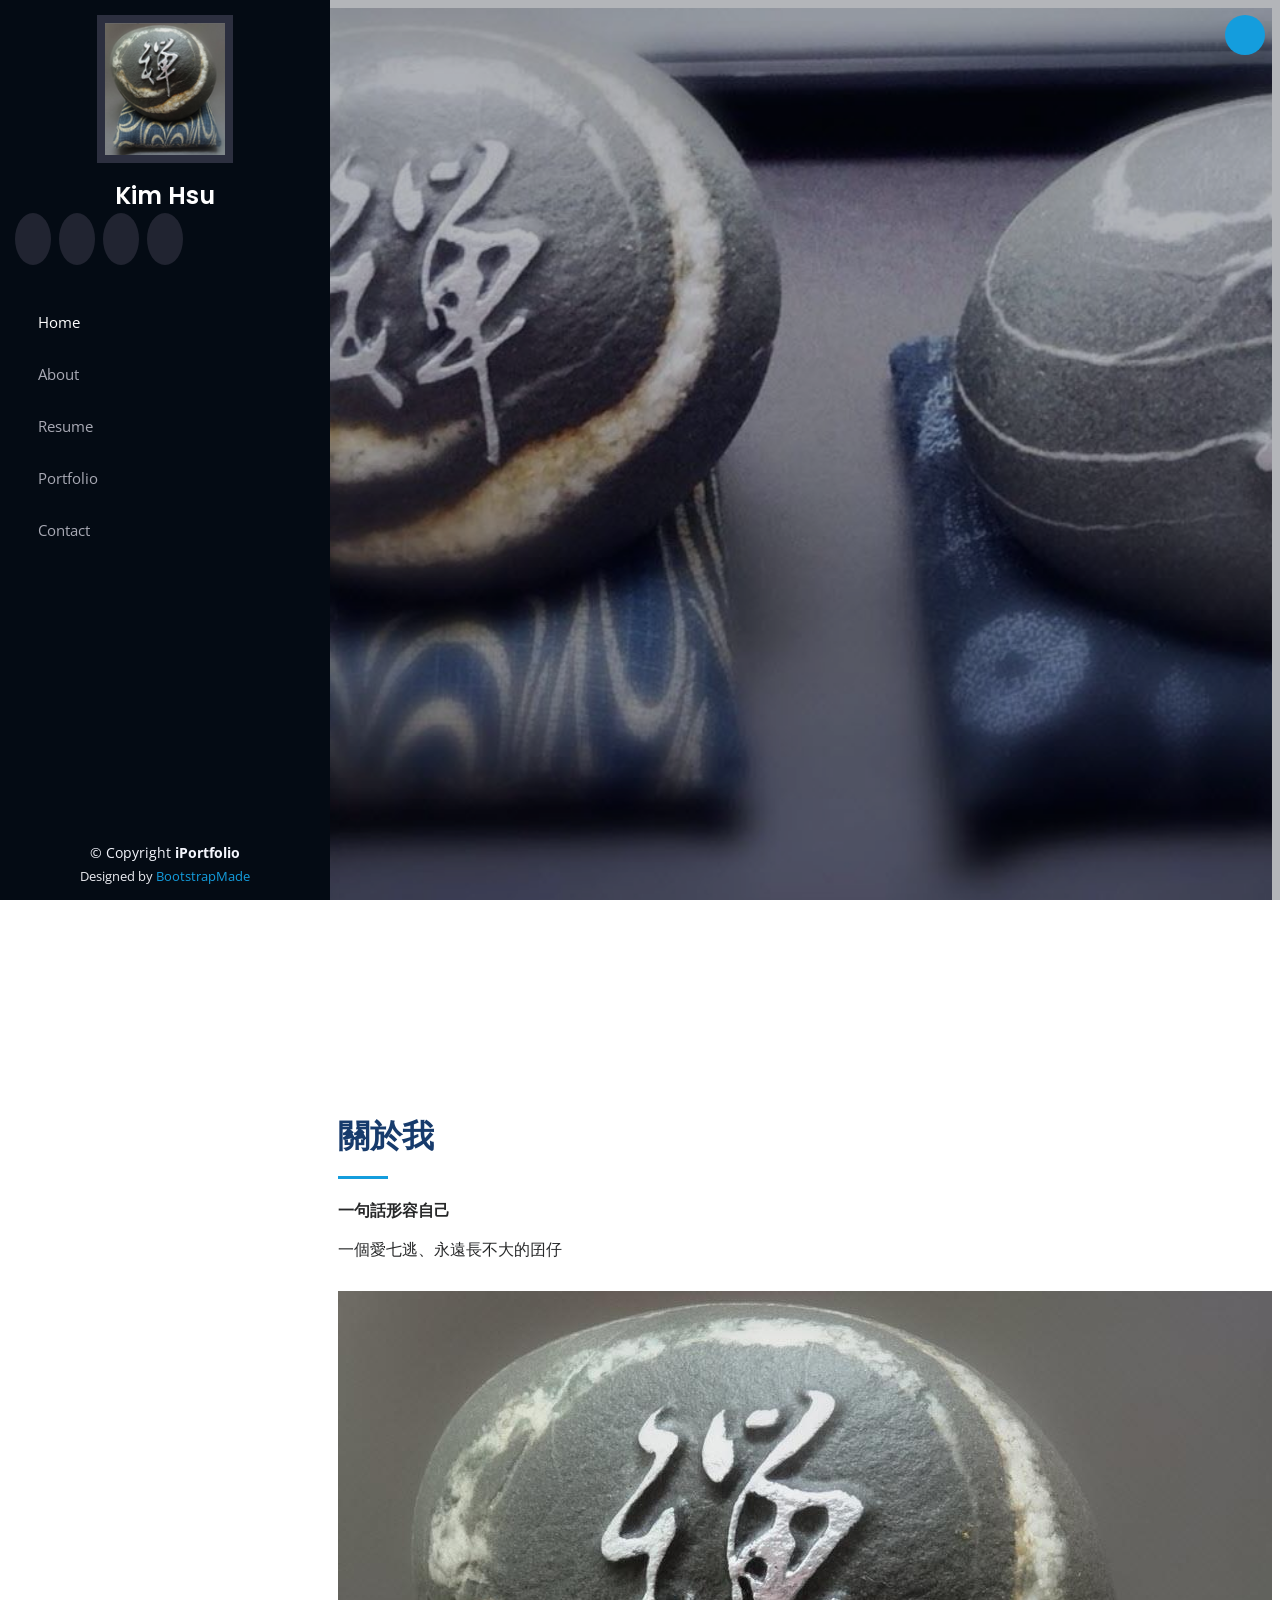
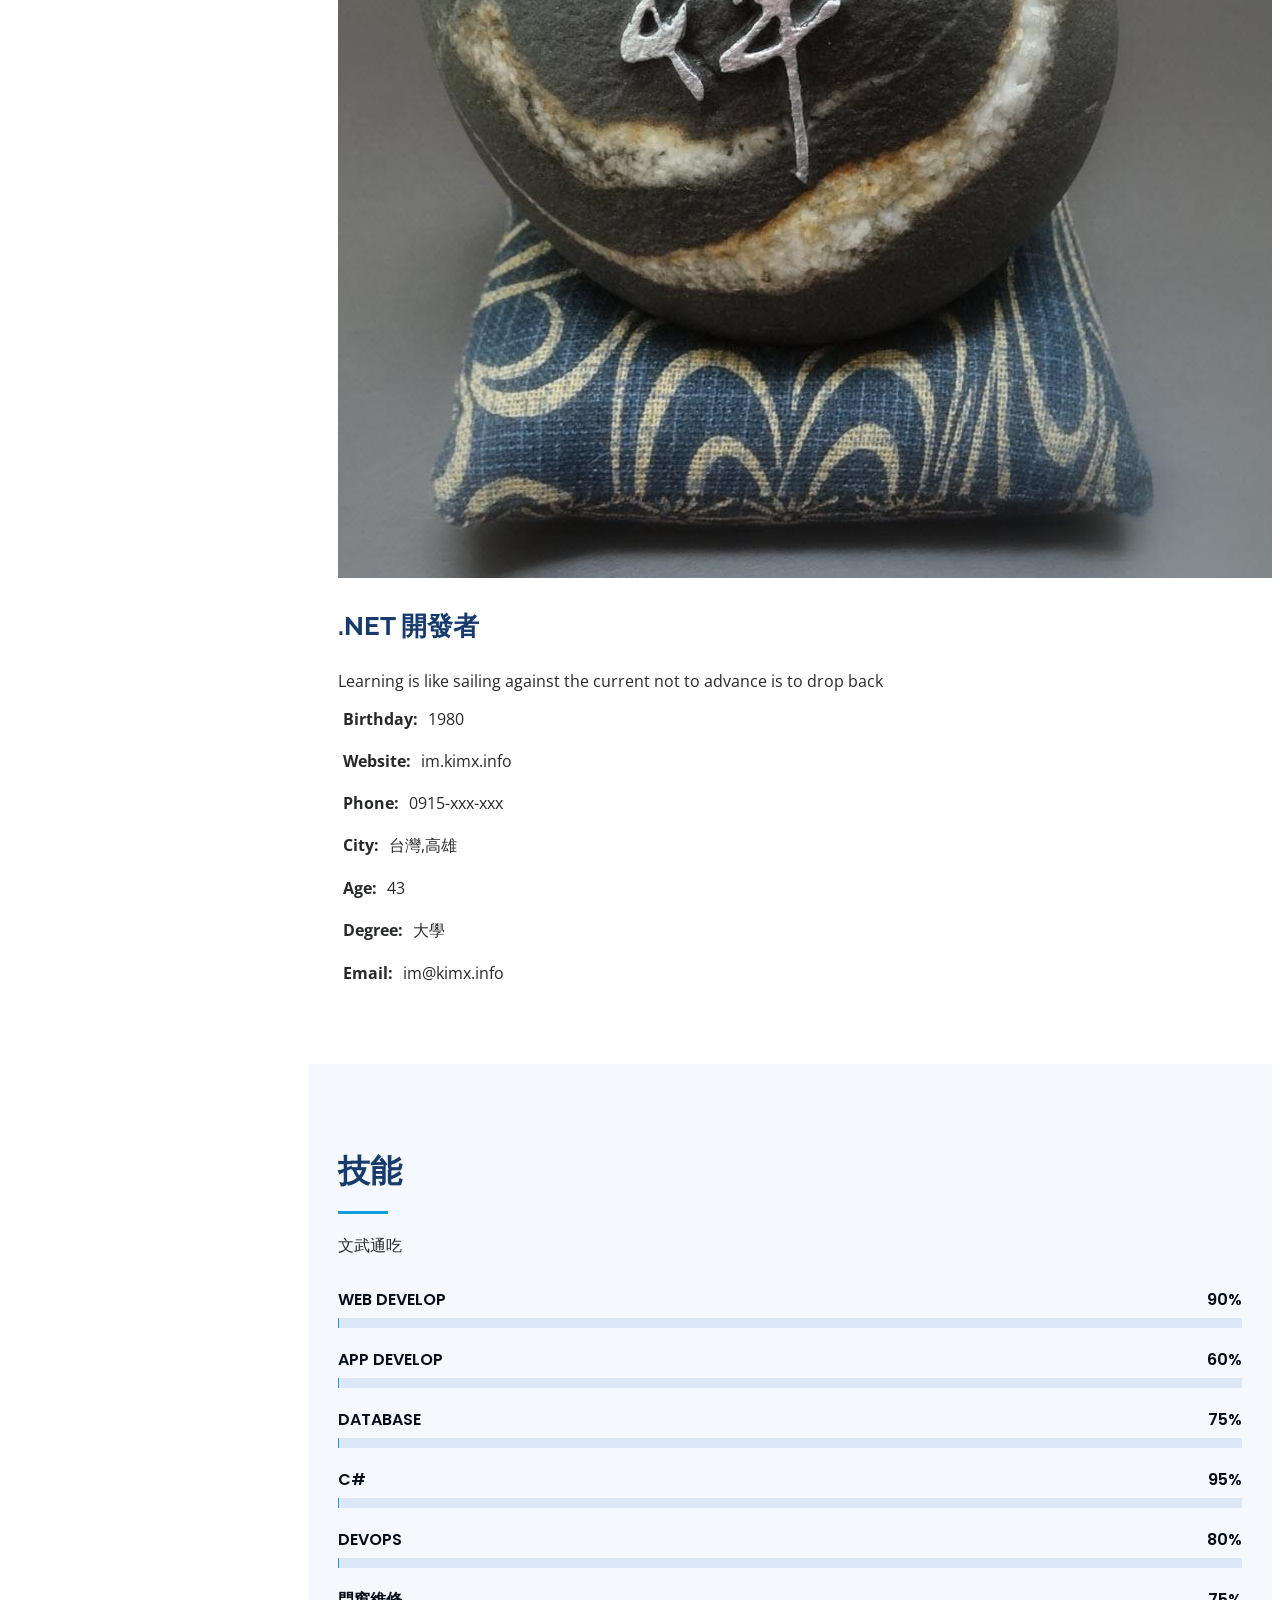
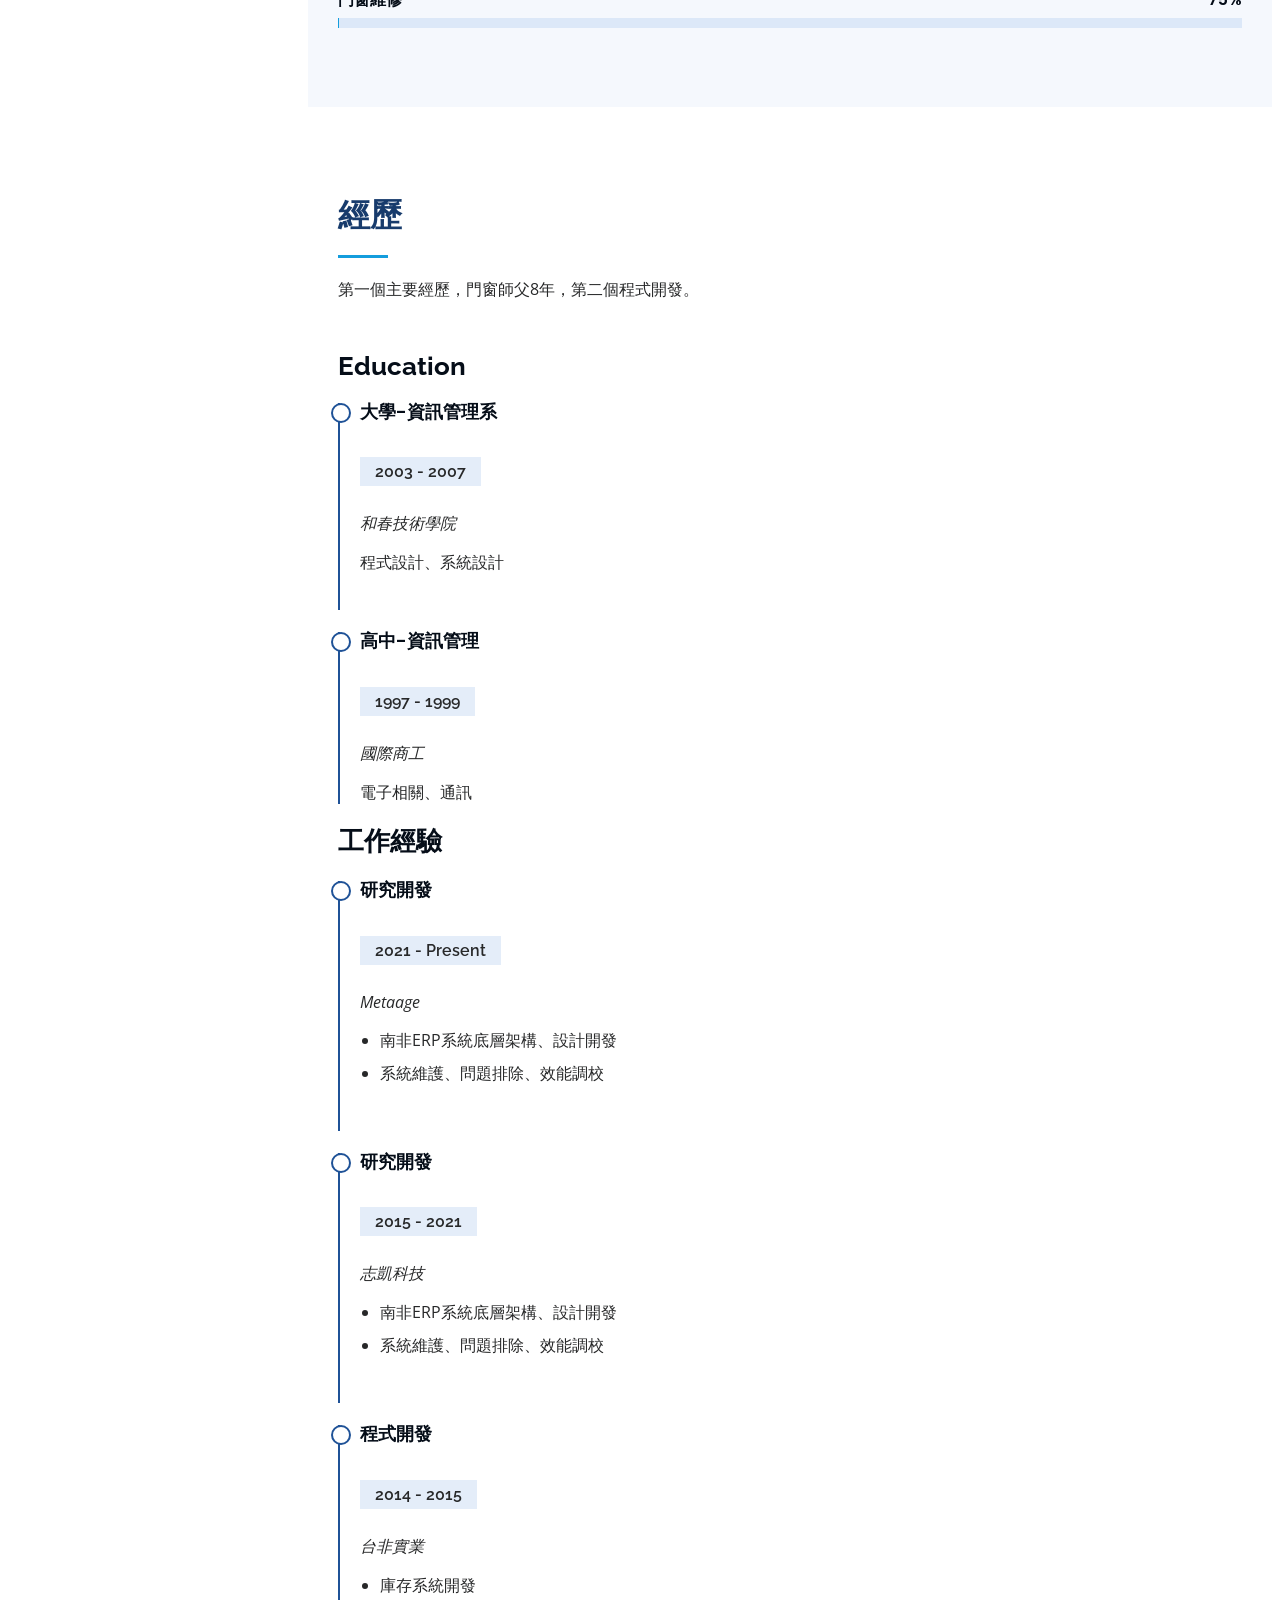
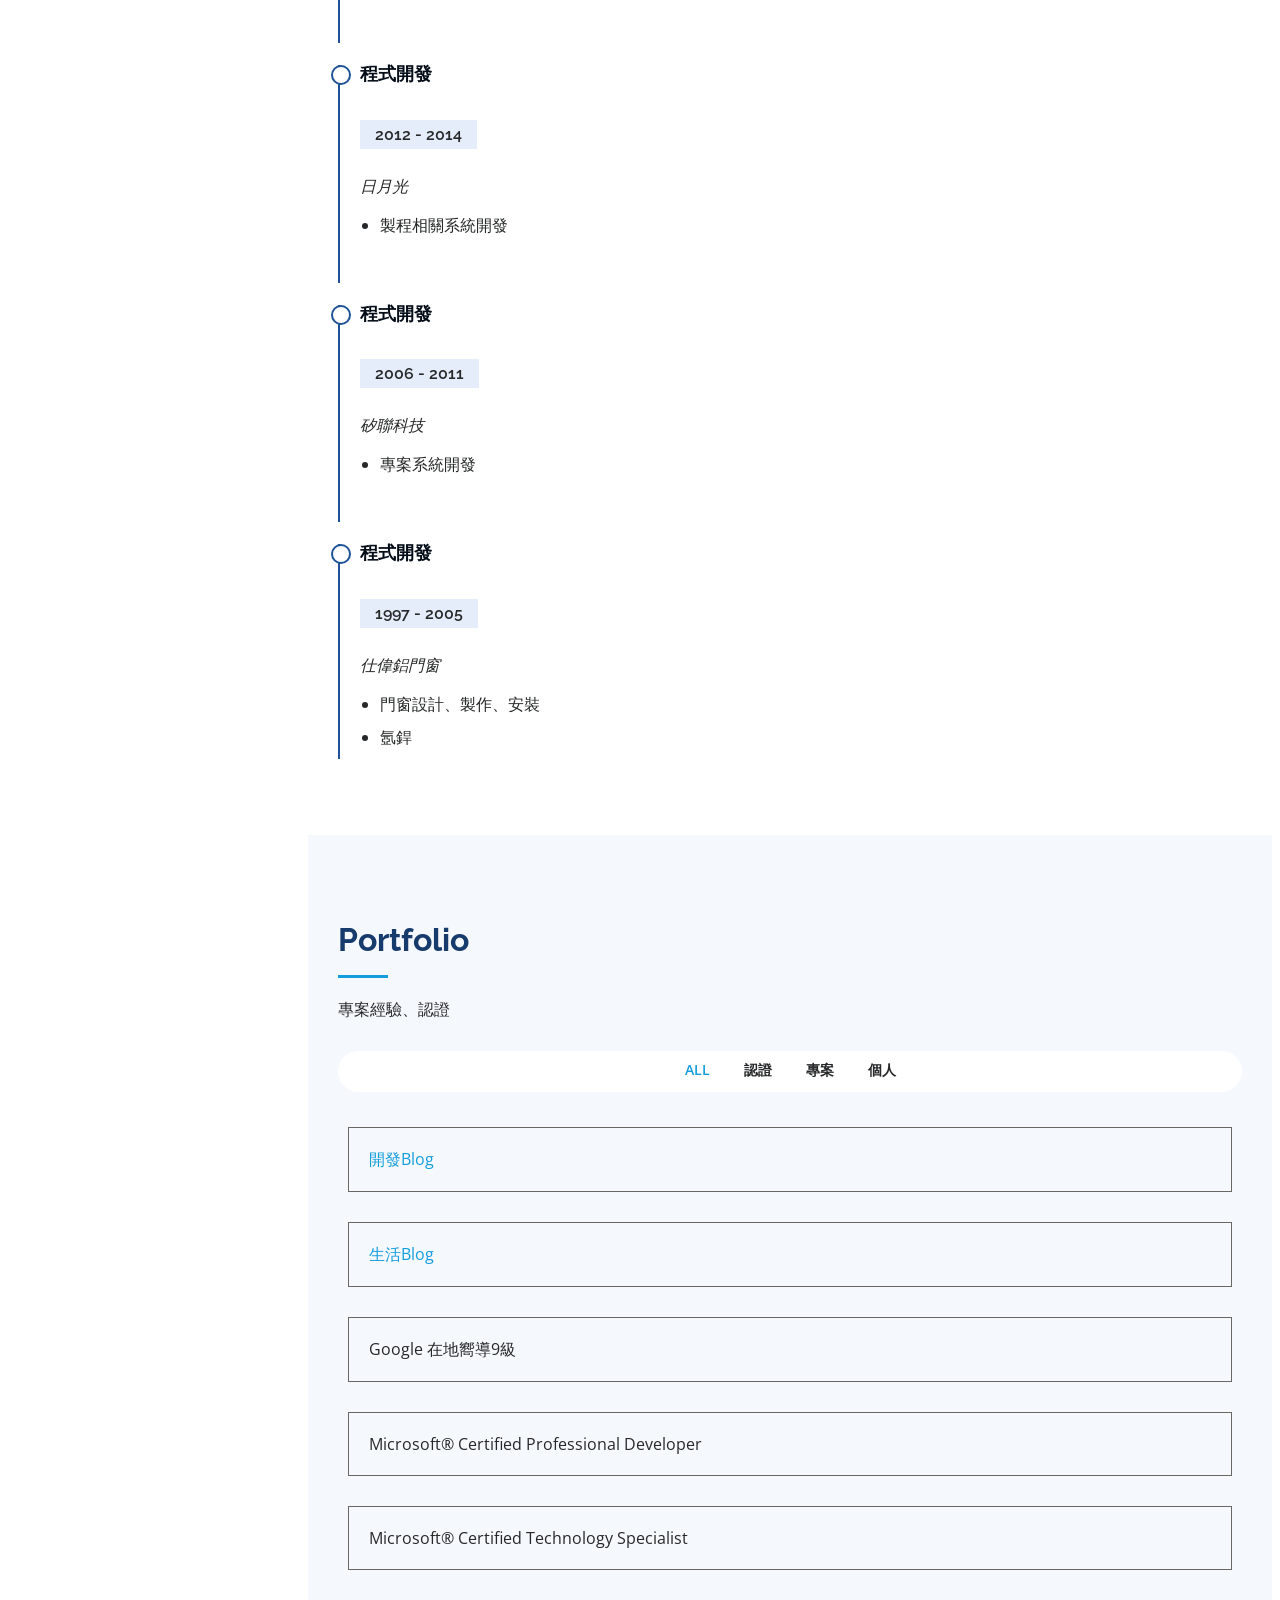
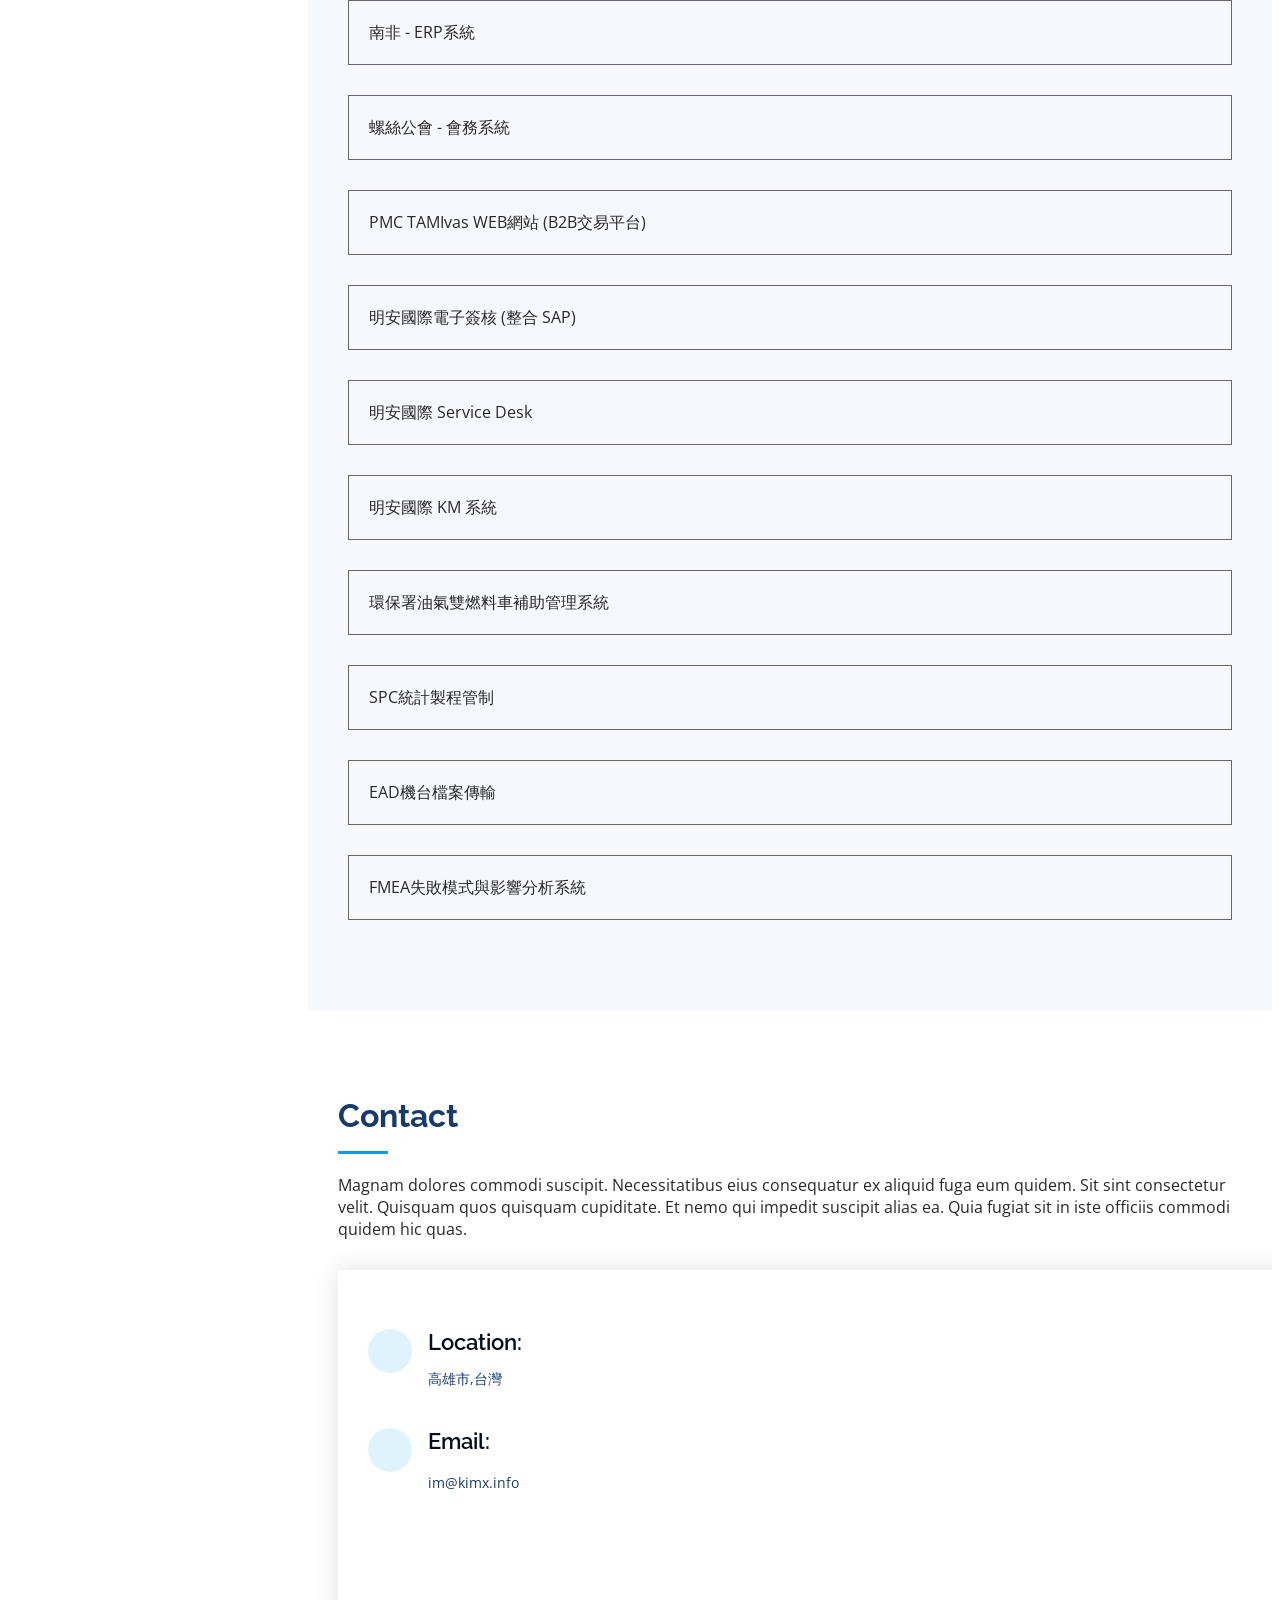
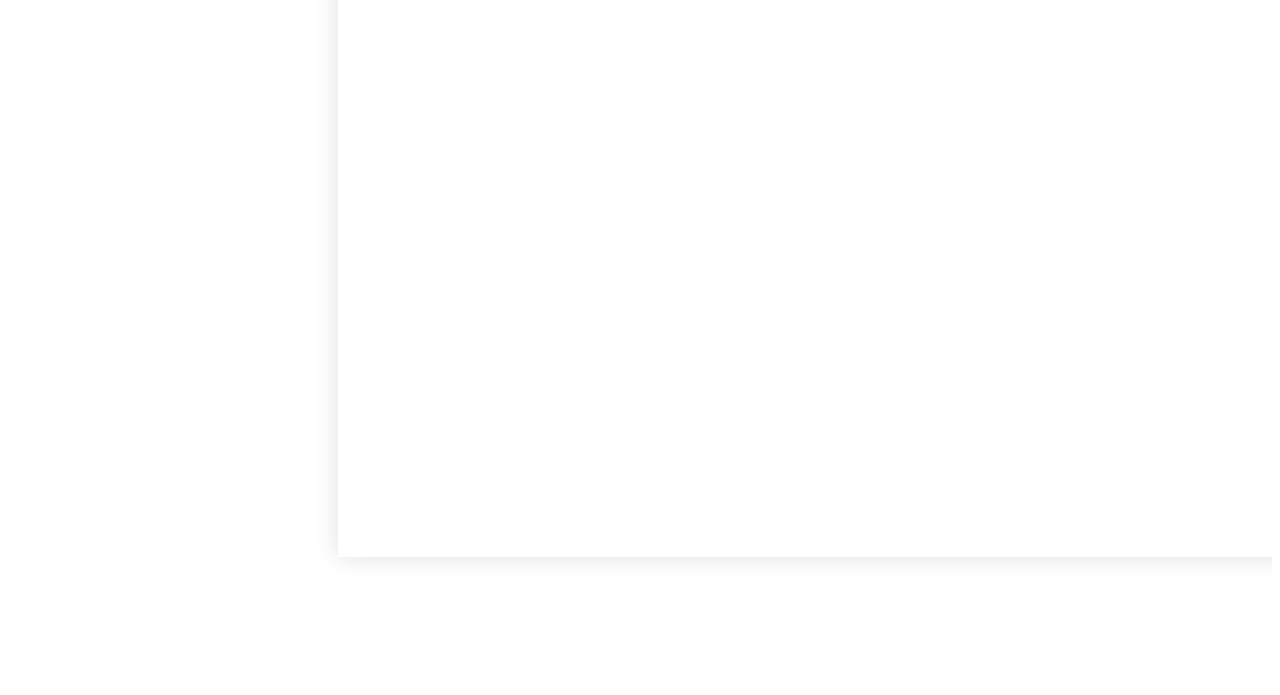
==== commit 306df033: "init" ====
--- a/index.html
+++ b/index.html
@@ -1,863 +1,629 @@
-<!doctype html>
+<!DOCTYPE html>
 <html lang="en">
 
-<!-- Head -->
 <head>
-    <!-- Page Meta Tags-->
     <meta charset="utf-8">
-    <meta http-equiv="x-ua-compatible" content="ie=edge">
-    <meta name="viewport" content="width=device-width, initial-scale=1.0">
-    <meta name="description" content="">
-    <meta name="author" content="">
-    <meta name="keywords" content="">
-
-    <!-- Favicon -->
-    <link rel="apple-touch-icon" sizes="180x180" href="./assets/images/favicon/apple-touch-icon.png">
-    <link rel="icon" type="image/png" sizes="32x32" href="./assets/images/favicon/favicon-32x32.png">
-    <link rel="icon" type="image/png" sizes="16x16" href="./assets/images/favicon/favicon-16x16.png">
-    <link rel="mask-icon" href="./assets/images/favicon/safari-pinned-tab.svg" color="#5bbad5">
-    <meta name="msapplication-TileColor" content="#da532c">
-    <meta name="theme-color" content="#ffffff">
-
-    <!-- Vendor CSS -->
-    <link rel="stylesheet" href="./assets/css/libs.bundle.css" />
-
-    <!-- Main CSS -->
-    <link rel="stylesheet" href="./assets/css/theme.bundle.css" />
-
-    <!-- Fix for custom scrollbar if JS is disabled-->
-    <noscript>
-        <style>
-            /**
-            * Reinstate scrolling for non-JS clients
-            */
-            .simplebar-content-wrapper {
-                overflow: auto;
-            }
-        </style>
-    </noscript>
-
-    <!-- Page Title -->
-    <title>Bootstrap 5 HTML Template</title>
-
+    <meta content="width=device-width, initial-scale=1.0" name="viewport">
+
+    <title>Kim - Index</title>
+    <meta content="" name="description">
+    <meta content="" name="keywords">
+
+    <!-- Favicons -->
+    <link href="assets/img/favicon.png" rel="icon">
+    <link href="assets/img/apple-touch-icon.png" rel="apple-touch-icon">
+
+    <!-- Google Fonts -->
+    <link href="https://fonts.googleapis.com/css?family=Open+Sans:300,300i,400,400i,600,600i,700,700i|Raleway:300,300i,400,400i,500,500i,600,600i,700,700i|Poppins:300,300i,400,400i,500,500i,600,600i,700,700i" rel="stylesheet">
+
+    <!-- Vendor CSS Files -->
+    <link href="assets/vendor/aos/aos.css" rel="stylesheet">
+    <link href="assets/vendor/bootstrap/css/bootstrap.min.css" rel="stylesheet">
+    <link href="assets/vendor/bootstrap-icons/bootstrap-icons.css" rel="stylesheet">
+    <link href="assets/vendor/boxicons/css/boxicons.min.css" rel="stylesheet">
+    <link href="assets/vendor/glightbox/css/glightbox.min.css" rel="stylesheet">
+    <link href="assets/vendor/swiper/swiper-bundle.min.css" rel="stylesheet">
+
+    <!-- Template Main CSS File -->
+    <link href="assets/css/style.css" rel="stylesheet">
+
+    <!-- =======================================================
+    * Template Name: iPortfolio
+    * Updated: Jul 27 2023 with Bootstrap v5.3.1
+    * Template URL: https://bootstrapmade.com/iportfolio-bootstrap-portfolio-websites-template/
+    * Author: BootstrapMade.com
+    * License: https://bootstrapmade.com/license/
+    ======================================================== -->
 </head>
-<body class="">
-
-    <!-- Navbar -->
-    <nav class="navbar navbar-expand-lg navbar-light bg-white ">
+
+<body>
+
+    <!-- ======= Mobile nav toggle button ======= -->
+    <i class="bi bi-list mobile-nav-toggle d-xl-none"></i>
+
+    <!-- ======= Header ======= -->
+    <header id="header">
+        <div class="d-flex flex-column">
+
+            <div class="profile">
+                <img src="assets/img/mind-128.png" alt="" class="img-fluid rounded-circle">
+                <h1 class="text-light"><a href="index.html">Kim Hsu</a></h1>
+                <div class="social-links mt-3 text-center">
+                    <a target="_blank" href="https://twitter.com/kimxinfo" class="twitter"><i class="bx bxl-twitter"></i></a>
+                    <a target="_blank" href="https://www.facebook.com/kiminfo" class="facebook"><i class="bx bxl-facebook"></i></a>
+                    <a target="_blank" href="https://www.instagram.com/kimxinfo/" class="instagram"><i class="bx bxl-instagram"></i></a>
+                    <a target="_blank" href="https://www.linkedin.com/in/kimxinfo/" class="linkedin"><i class="bx bxl-linkedin"></i></a>
+                </div>
+            </div>
+
+            <nav id="navbar" class="nav-menu navbar">
+                <ul>
+                    <li><a href="#hero" class="nav-link scrollto active"><i class="bx bx-home"></i> <span>Home</span></a></li>
+                    <li><a href="#about" class="nav-link scrollto"><i class="bx bx-user"></i> <span>About</span></a></li>
+                    <li><a href="#resume" class="nav-link scrollto"><i class="bx bx-file-blank"></i> <span>Resume</span></a></li>
+                    <li><a href="#portfolio" class="nav-link scrollto"><i class="bx bx-book-content"></i> <span>Portfolio</span></a></li>
+                    <!--<li><a href="#services" class="nav-link scrollto"><i class="bx bx-server"></i> <span>Services</span></a></li>-->
+                    <li><a href="#contact" class="nav-link scrollto"><i class="bx bx-envelope"></i> <span>Contact</span></a></li>
+                </ul>
+            </nav><!-- .nav-menu -->
+        </div>
+    </header><!-- End Header -->
+    <!-- ======= Hero Section ======= -->
+    <section id="hero" class="d-flex flex-column justify-content-center align-items-center">
+        <div class="hero-container" data-aos="fade-in">
+            <h1>Kim Hsu</h1>
+            <p>I'm <span class="typed" data-typed-items="Developer, Google Local Guide, Camper"></span></p>
+        </div>
+    </section><!-- End Hero -->
+
+    <main id="main">
+
+        <!-- ======= About Section ======= -->
+        <section id="about" class="about">
+            <div class="container">
+
+                <div class="section-title">
+                    <h2>關於我</h2>
+                    <b>一句話形容自己</b>
+                    <p>一個愛七逃、永遠長不大的囝仔</p>
+                </div>
+
+                <div class="row">
+                    <div class="col-lg-4" data-aos="fade-right">
+                        <img src="assets/img/profile-img.jpg" class="img-fluid" alt="">
+                    </div>
+                    <div class="col-lg-8 pt-4 pt-lg-0 content" data-aos="fade-left">
+                        <h3>.NET 開發者</h3>
+                        <p class="fst-italic">
+                            Learning is like sailing against the current
+                            not to advance is to drop back
+                        </p>
+                        <div class="row">
+                            <div class="col-lg-6">
+                                <ul>
+                                    <li><i class="bi bi-chevron-right"></i> <strong>Birthday:</strong> <span>1980</span></li>
+                                    <li><i class="bi bi-chevron-right"></i> <strong>Website:</strong> <span>im.kimx.info</span></li>
+                                    <li><i class="bi bi-chevron-right"></i> <strong>Phone:</strong> <span>0915-xxx-xxx</span></li>
+                                    <li><i class="bi bi-chevron-right"></i> <strong>City:</strong> <span>台灣,高雄</span></li>
+                                </ul>
+                            </div>
+                            <div class="col-lg-6">
+                                <ul>
+                                    <li><i class="bi bi-chevron-right"></i> <strong>Age:</strong> <span>43</span></li>
+                                    <li><i class="bi bi-chevron-right"></i> <strong>Degree:</strong> <span>大學</span></li>
+                                    <li><i class="bi bi-chevron-right"></i> <strong>Email:</strong> <span>im@kimx.info</span></li>
+                                </ul>
+                            </div>
+                        </div>
+
+                    </div>
+                </div>
+
+            </div>
+        </section><!-- End About Section -->
+        <!-- ======= Facts Section ======= -->
+        <!--<section id="facts" class="facts">
+          <div class="container">
+
+            <div class="section-title">
+              <h2>Facts</h2>
+              <p>Magnam dolores commodi suscipit. Necessitatibus eius consequatur ex aliquid fuga eum quidem. Sit sint consectetur velit. Quisquam quos quisquam cupiditate. Et nemo qui impedit suscipit alias ea. Quia fugiat sit in iste officiis commodi quidem hic quas.</p>
+            </div>
+
+            <div class="row no-gutters">
+
+              <div class="col-lg-3 col-md-6 d-md-flex align-items-md-stretch" data-aos="fade-up">
+                <div class="count-box">
+                  <i class="bi bi-emoji-smile"></i>
+                  <span data-purecounter-start="0" data-purecounter-end="232" data-purecounter-duration="1" class="purecounter"></span>
+                  <p><strong>Happy Clients</strong> consequuntur quae</p>
+                </div>
+              </div>
+
+              <div class="col-lg-3 col-md-6 d-md-flex align-items-md-stretch" data-aos="fade-up" data-aos-delay="100">
+                <div class="count-box">
+                  <i class="bi bi-journal-richtext"></i>
+                  <span data-purecounter-start="0" data-purecounter-end="521" data-purecounter-duration="1" class="purecounter"></span>
+                  <p><strong>Projects</strong> adipisci atque cum quia aut</p>
+                </div>
+              </div>
+
+              <div class="col-lg-3 col-md-6 d-md-flex align-items-md-stretch" data-aos="fade-up" data-aos-delay="200">
+                <div class="count-box">
+                  <i class="bi bi-headset"></i>
+                  <span data-purecounter-start="0" data-purecounter-end="1453" data-purecounter-duration="1" class="purecounter"></span>
+                  <p><strong>Hours Of Support</strong> aut commodi quaerat</p>
+                </div>
+              </div>
+
+              <div class="col-lg-3 col-md-6 d-md-flex align-items-md-stretch" data-aos="fade-up" data-aos-delay="300">
+                <div class="count-box">
+                  <i class="bi bi-people"></i>
+                  <span data-purecounter-start="0" data-purecounter-end="32" data-purecounter-duration="1" class="purecounter"></span>
+                  <p><strong>Hard Workers</strong> rerum asperiores dolor</p>
+                </div>
+              </div>
+
+            </div>
+
+          </div>
+        </section>-->
+        <!-- End Facts Section -->
+        <!-- ======= Skills Section ======= -->
+        <section id="skills" class="skills section-bg">
+            <div class="container">
+
+                <div class="section-title">
+                    <h2>技能</h2>
+                    <p>文武通吃</p>
+                </div>
+
+                <div class="row skills-content">
+
+                    <div class="col-lg-6" data-aos="fade-up">
+
+                        <div class="progress">
+                            <span class="skill">Web Develop <i class="val">90%</i></span>
+                            <div class="progress-bar-wrap">
+                                <div class="progress-bar" role="progressbar" aria-valuenow="90" aria-valuemin="0" aria-valuemax="100"></div>
+                            </div>
+                        </div>
+
+                        <div class="progress">
+                            <span class="skill">App Develop <i class="val">60%</i></span>
+                            <div class="progress-bar-wrap">
+                                <div class="progress-bar" role="progressbar" aria-valuenow="60" aria-valuemin="0" aria-valuemax="100"></div>
+                            </div>
+                        </div>
+
+                        <div class="progress">
+                            <span class="skill">Database <i class="val">75%</i></span>
+                            <div class="progress-bar-wrap">
+                                <div class="progress-bar" role="progressbar" aria-valuenow="75" aria-valuemin="0" aria-valuemax="100"></div>
+                            </div>
+                        </div>
+
+                    </div>
+
+                    <div class="col-lg-6" data-aos="fade-up" data-aos-delay="100">
+
+                        <div class="progress">
+                            <span class="skill">C# <i class="val">95%</i></span>
+                            <div class="progress-bar-wrap">
+                                <div class="progress-bar" role="progressbar" aria-valuenow="95" aria-valuemin="0" aria-valuemax="100"></div>
+                            </div>
+                        </div>
+
+                        <div class="progress">
+                            <span class="skill">DevOps <i class="val">80%</i></span>
+                            <div class="progress-bar-wrap">
+                                <div class="progress-bar" role="progressbar" aria-valuenow="80" aria-valuemin="0" aria-valuemax="100"></div>
+                            </div>
+                        </div>
+
+                        <div class="progress">
+                            <span class="skill">門窗維修 <i class="val">75%</i></span>
+                            <div class="progress-bar-wrap">
+                                <div class="progress-bar" role="progressbar" aria-valuenow="75" aria-valuemin="0" aria-valuemax="100"></div>
+                            </div>
+                        </div>
+
+                    </div>
+
+                </div>
+
+            </div>
+        </section><!-- End Skills Section -->
+        <!-- ======= Resume Section ======= -->
+        <section id="resume" class="resume">
+            <div class="container">
+
+                <div class="section-title">
+                    <h2>經歷</h2>
+                    <p>第一個主要經歷，門窗師父8年，第二個程式開發。</p>
+                </div>
+
+                <div class="row">
+                    <div class="col-lg-6" data-aos="fade-up">
+                        <h3 class="resume-title">Education</h3>
+                        <div class="resume-item">
+                            <h4>大學-資訊管理系</h4>
+                            <h5>2003 - 2007</h5>
+                            <p><em>和春技術學院</em></p>
+                            <p>程式設計、系統設計</p>
+                        </div>
+                        <div class="resume-item">
+                            <h4>高中-資訊管理</h4>
+                            <h5>1997 - 1999</h5>
+                            <p><em>國際商工</em></p>
+                            <p>電子相關、通訊</p>
+                        </div>
+                    </div>
+                    <div class="col-lg-6" data-aos="fade-up" data-aos-delay="100">
+                        <h3 class="resume-title">工作經驗</h3>
+                        <div class="resume-item">
+                            <h4>研究開發</h4>
+                            <h5>2021 - Present</h5>
+                            <p><em>Metaage </em></p>
+                            <ul>
+                                <li>南非ERP系統底層架構、設計開發</li>
+                                <li>系統維護、問題排除、效能調校</li>
+                            </ul>
+                        </div>
+                        <div class="resume-item">
+                            <h4>研究開發</h4>
+                            <h5>2015 - 2021</h5>
+                            <p><em>志凱科技</em></p>
+                            <ul>
+                                <li>南非ERP系統底層架構、設計開發</li>
+                                <li>系統維護、問題排除、效能調校</li>
+                            </ul>
+                        </div>
+                        <div class="resume-item">
+                            <h4>程式開發</h4>
+                            <h5>2014 - 2015</h5>
+                            <p><em>台非實業</em></p>
+                            <ul>
+                                <li>庫存系統開發</li>
+                            </ul>
+                        </div>
+                        <div class="resume-item">
+                            <h4>程式開發</h4>
+                            <h5>2012 - 2014</h5>
+                            <p><em>日月光</em></p>
+                            <ul>
+                                <li>製程相關系統開發</li>
+                            </ul>
+                        </div>
+                        <div class="resume-item">
+                            <h4>程式開發</h4>
+                            <h5>2006 - 2011</h5>
+                            <p><em>矽聯科技</em></p>
+                            <ul>
+                                <li>專案系統開發</li>
+                            </ul>
+                        </div>
+                        <div class="resume-item">
+                            <h4>程式開發</h4>
+                            <h5>1997 - 2005</h5>
+                            <p><em>仕偉鋁門窗</em></p>
+                            <ul>
+                                <li>門窗設計、製作、安裝</li>
+                                <li>氬銲</li>
+                            </ul>
+                        </div>
+                    </div>
+                </div>
+
+            </div>
+        </section><!-- End Resume Section -->
+        <!-- ======= Portfolio Section ======= -->
+        <section id="portfolio" class="portfolio section-bg">
+            <div class="container">
+
+                <div class="section-title">
+                    <h2>Portfolio</h2>
+                    <p>專案經驗、認證</p>
+                </div>
+
+                <div class="row" data-aos="fade-up">
+                    <div class="col-lg-12 d-flex justify-content-center">
+                        <ul id="portfolio-flters">
+                            <li data-filter="*" class="filter-active">All</li>
+                            <li data-filter=".filter-cert">認證</li>
+                            <li data-filter=".filter-project">專案</li>
+                            <li data-filter=".filter-other">個人</li>
+                        </ul>
+                    </div>
+                </div>
+
+                <div class="row portfolio-container" data-aos="fade-up" data-aos-delay="100">
+                    <div class="col-lg-4 col-md-6 portfolio-item filter-other">
+                        <div class="portfolio-wrap">
+                            <a  href="https://note.kimx.info">  開發Blog</a>
+                        </div>
+                    </div>
+                    <div class="col-lg-4 col-md-6 portfolio-item filter-other">
+                        <div class="portfolio-wrap">
+                            <a href="https://life.kimx.info">  生活Blog</a>
+                        </div>
+                    </div>
+                    <div class="col-lg-4 col-md-6 portfolio-item filter-other">
+                        <div class="portfolio-wrap">
+                            Google 在地嚮導9級
+                        </div>
+                    </div>
+                    <div class="col-lg-4 col-md-6 portfolio-item filter-cert">
+                        <div class="portfolio-wrap">
+                            Microsoft® Certified Professional Developer
+                        </div>
+                    </div>
+                    <div class="col-lg-4 col-md-6 portfolio-item filter-cert">
+                        <div class="portfolio-wrap">
+                            Microsoft® Certified Technology Specialist
+                        </div>
+                    </div>
+                    <div class="col-lg-4 col-md-6 portfolio-item filter-project">
+                        <div class="portfolio-wrap">
+                            南非 - ERP系統
+                        </div>
+                    </div>
+                    <div class="col-lg-4 col-md-6 portfolio-item filter-project">
+                        <div class="portfolio-wrap">
+                            螺絲公會 - 會務系統
+                        </div>
+                    </div>
+
+                    <div class="col-lg-4 col-md-6 portfolio-item filter-project">
+                        <div class="portfolio-wrap">
+                            PMC TAMIvas WEB網站 (B2B交易平台)
+                        </div>
+                    </div>
+
+                    <div class="col-lg-4 col-md-6 portfolio-item filter-project">
+                        <div class="portfolio-wrap">
+                            明安國際電子簽核 (整合 SAP)
+                        </div>
+                    </div>
+
+                    <div class="col-lg-4 col-md-6 portfolio-item filter-project">
+                        <div class="portfolio-wrap">
+                            明安國際 Service Desk
+                        </div>
+                    </div>
+
+                    <div class="col-lg-4 col-md-6 portfolio-item filter-project">
+                        <div class="portfolio-wrap">
+                            明安國際 KM 系統
+                        </div>
+                    </div>
+
+                    <div class="col-lg-4 col-md-6 portfolio-item filter-project">
+                        <div class="portfolio-wrap">
+                            環保署油氣雙燃料車補助管理系統
+                        </div>
+                    </div>
+
+                    <div class="col-lg-4 col-md-6 portfolio-item filter-project">
+                        <div class="portfolio-wrap">
+                            SPC統計製程管制
+                        </div>
+                    </div>
+
+                    <div class="col-lg-4 col-md-6 portfolio-item filter-project">
+                        <div class="portfolio-wrap">
+                            EAD機台檔案傳輸
+                        </div>
+                    </div>
+
+                    <div class="col-lg-4 col-md-6 portfolio-item filter-project">
+                        <div class="portfolio-wrap">
+                            FMEA失敗模式與影響分析系統
+                        </div>
+                    </div>
+
+                </div>
+
+            </div>
+        </section><!-- End Portfolio Section -->
+        <!-- ======= Services Section ======= -->
+        <!--<section id="services" class="services">
+            <div class="container">
+
+                <div class="section-title">
+                    <h2>Services</h2>
+                    <p>Magnam dolores commodi suscipit. Necessitatibus eius consequatur ex aliquid fuga eum quidem. Sit sint consectetur velit. Quisquam quos quisquam cupiditate. Et nemo qui impedit suscipit alias ea. Quia fugiat sit in iste officiis commodi quidem hic quas.</p>
+                </div>
+
+                <div class="row">
+                    <div class="col-lg-4 col-md-6 icon-box" data-aos="fade-up">
+                        <div class="icon"><i class="bi bi-briefcase"></i></div>
+                        <h4 class="title"><a href="">Lorem Ipsum</a></h4>
+                        <p class="description">Voluptatum deleniti atque corrupti quos dolores et quas molestias excepturi sint occaecati cupiditate non provident</p>
+                    </div>
+                    <div class="col-lg-4 col-md-6 icon-box" data-aos="fade-up" data-aos-delay="100">
+                        <div class="icon"><i class="bi bi-card-checklist"></i></div>
+                        <h4 class="title"><a href="">Dolor Sitema</a></h4>
+                        <p class="description">Minim veniam, quis nostrud exercitation ullamco laboris nisi ut aliquip ex ea commodo consequat tarad limino ata</p>
+                    </div>
+                    <div class="col-lg-4 col-md-6 icon-box" data-aos="fade-up" data-aos-delay="200">
+                        <div class="icon"><i class="bi bi-bar-chart"></i></div>
+                        <h4 class="title"><a href="">Sed ut perspiciatis</a></h4>
+                        <p class="description">Duis aute irure dolor in reprehenderit in voluptate velit esse cillum dolore eu fugiat nulla pariatur</p>
+                    </div>
+                    <div class="col-lg-4 col-md-6 icon-box" data-aos="fade-up" data-aos-delay="300">
+                        <div class="icon"><i class="bi bi-binoculars"></i></div>
+                        <h4 class="title"><a href="">Magni Dolores</a></h4>
+                        <p class="description">Excepteur sint occaecat cupidatat non proident, sunt in culpa qui officia deserunt mollit anim id est laborum</p>
+                    </div>
+                    <div class="col-lg-4 col-md-6 icon-box" data-aos="fade-up" data-aos-delay="400">
+                        <div class="icon"><i class="bi bi-brightness-high"></i></div>
+                        <h4 class="title"><a href="">Nemo Enim</a></h4>
+                        <p class="description">At vero eos et accusamus et iusto odio dignissimos ducimus qui blanditiis praesentium voluptatum deleniti atque</p>
+                    </div>
+                    <div class="col-lg-4 col-md-6 icon-box" data-aos="fade-up" data-aos-delay="500">
+                        <div class="icon"><i class="bi bi-calendar4-week"></i></div>
+                        <h4 class="title"><a href="">Eiusmod Tempor</a></h4>
+                        <p class="description">Et harum quidem rerum facilis est et expedita distinctio. Nam libero tempore, cum soluta nobis est eligendi</p>
+                    </div>
+                </div>
+
+            </div>
+        </section>--><!-- End Services Section -->
+        <!-- ======= Testimonials Section ======= -->
+        <!--<section id="testimonials" class="testimonials section-bg">
+            <div class="container">
+
+                <div class="section-title">
+                    <h2>Testimonials</h2>
+                    <p>Magnam dolores commodi suscipit. Necessitatibus eius consequatur ex aliquid fuga eum quidem. Sit sint consectetur velit. Quisquam quos quisquam cupiditate. Et nemo qui impedit suscipit alias ea. Quia fugiat sit in iste officiis commodi quidem hic quas.</p>
+                </div>
+
+                <div class="testimonials-slider swiper" data-aos="fade-up" data-aos-delay="100">
+                    <div class="swiper-wrapper">
+
+                        <div class="swiper-slide">
+                            <div class="testimonial-item" data-aos="fade-up">
+                                <p>
+                                    <i class="bx bxs-quote-alt-left quote-icon-left"></i>
+                                    Proin iaculis purus consequat sem cure digni ssim donec porttitora entum suscipit rhoncus. Accusantium quam, ultricies eget id, aliquam eget nibh et. Maecen aliquam, risus at semper.
+                                    <i class="bx bxs-quote-alt-right quote-icon-right"></i>
+                                </p>
+                                <img src="assets/img/testimonials/testimonials-1.jpg" class="testimonial-img" alt="">
+                                <h3>Saul Goodman</h3>
+                                <h4>Ceo &amp; Founder</h4>
+                            </div>
+                        </div>--><!-- End testimonial item -->
+
+                        <!--<div class="swiper-slide">
+                            <div class="testimonial-item" data-aos="fade-up" data-aos-delay="100">
+                                <p>
+                                    <i class="bx bxs-quote-alt-left quote-icon-left"></i>
+                                    Export tempor illum tamen malis malis eram quae irure esse labore quem cillum quid cillum eram malis quorum velit fore eram velit sunt aliqua noster fugiat irure amet legam anim culpa.
+                                    <i class="bx bxs-quote-alt-right quote-icon-right"></i>
+                                </p>
+                                <img src="assets/img/testimonials/testimonials-2.jpg" class="testimonial-img" alt="">
+                                <h3>Sara Wilsson</h3>
+                                <h4>Designer</h4>
+                            </div>
+                        </div>--><!-- End testimonial item -->
+
+                        <!--<div class="swiper-slide">
+                            <div class="testimonial-item" data-aos="fade-up" data-aos-delay="200">
+                                <p>
+                                    <i class="bx bxs-quote-alt-left quote-icon-left"></i>
+                                    Enim nisi quem export duis labore cillum quae magna enim sint quorum nulla quem veniam duis minim tempor labore quem eram duis noster aute amet eram fore quis sint minim.
+                                    <i class="bx bxs-quote-alt-right quote-icon-right"></i>
+                                </p>
+                                <img src="assets/img/testimonials/testimonials-3.jpg" class="testimonial-img" alt="">
+                                <h3>Jena Karlis</h3>
+                                <h4>Store Owner</h4>
+                            </div>
+                        </div>--><!-- End testimonial item -->
+
+                        <!--<div class="swiper-slide">
+                            <div class="testimonial-item" data-aos="fade-up" data-aos-delay="300">
+                                <p>
+                                    <i class="bx bxs-quote-alt-left quote-icon-left"></i>
+                                    Fugiat enim eram quae cillum dolore dolor amet nulla culpa multos export minim fugiat minim velit minim dolor enim duis veniam ipsum anim magna sunt elit fore quem dolore labore illum veniam.
+                                    <i class="bx bxs-quote-alt-right quote-icon-right"></i>
+                                </p>
+                                <img src="assets/img/testimonials/testimonials-4.jpg" class="testimonial-img" alt="">
+                                <h3>Matt Brandon</h3>
+                                <h4>Freelancer</h4>
+                            </div>
+                        </div>--><!-- End testimonial item -->
+
+                        <!--<div class="swiper-slide">
+                            <div class="testimonial-item" data-aos="fade-up" data-aos-delay="400">
+                                <p>
+                                    <i class="bx bxs-quote-alt-left quote-icon-left"></i>
+                                    Quis quorum aliqua sint quem legam fore sunt eram irure aliqua veniam tempor noster veniam enim culpa labore duis sunt culpa nulla illum cillum fugiat legam esse veniam culpa fore nisi cillum quid.
+                                    <i class="bx bxs-quote-alt-right quote-icon-right"></i>
+                                </p>
+                                <img src="assets/img/testimonials/testimonials-5.jpg" class="testimonial-img" alt="">
+                                <h3>John Larson</h3>
+                                <h4>Entrepreneur</h4>
+                            </div>
+                        </div>--><!-- End testimonial item -->
+
+                    <!--</div>
+                    <div class="swiper-pagination"></div>
+                </div>
+
+            </div>
+        </section>--><!-- End Testimonials Section -->
+        <!-- ======= Contact Section ======= -->
+        <section id="contact" class="contact">
+            <div class="container">
+
+                <div class="section-title">
+                    <h2>Contact</h2>
+                    <p>Magnam dolores commodi suscipit. Necessitatibus eius consequatur ex aliquid fuga eum quidem. Sit sint consectetur velit. Quisquam quos quisquam cupiditate. Et nemo qui impedit suscipit alias ea. Quia fugiat sit in iste officiis commodi quidem hic quas.</p>
+                </div>
+
+                <div class="row" data-aos="fade-in">
+
+                    <div class="col-lg-12 d-flex align-items-stretch">
+                        <div class="info">
+                            <div class="address">
+                                <i class="bi bi-geo-alt"></i>
+                                <h4>Location:</h4>
+                                <p>高雄市,台灣</p>
+                            </div>
+
+                            <div class="email">
+                                <i class="bi bi-envelope"></i>
+                                <h4>Email:</h4>
+                                <p>im@kimx.info</p>
+                            </div>
+
+                      
+
+                            <iframe src="https://www.google.com/maps/embed?pb=!1m18!1m12!1m3!1d3681.794726500443!2d120.30334128569106!3d22.661440876681752!2m3!1f0!2f0!3f0!3m2!1i1024!2i768!4f13.1!3m3!1m2!1s0x346e057fa30b8ca9%3A0xdcd7b5070f4c95e4!2zU3luYyBDby13b3JraW5nIHNwYWNlIOmRq-epuumWk-WVhuWLmeS4reW_gyDmmI7oqqDppKg!5e0!3m2!1szh-TW!2stw!4v1695023484343!5m2!1szh-TW!2stw" width="800" height="600" style="border:0;" allowfullscreen="" loading="lazy" referrerpolicy="no-referrer-when-downgrade"></iframe>                        </div>
+
+                    </div>
+
+                    
+
+                </div>
+
+            </div>
+        </section><!-- End Contact Section -->
+
+    </main><!-- End #main -->
+    <!-- ======= Footer ======= -->
+    <footer id="footer">
         <div class="container">
-
-            <!-- Logo-->
-            <a class="navbar-brand d-flex align-items-center lh-1 me-10 transition-opacity opacity-75-hover" href="./index.html">
-                <!-- Logo SVG Icon-->
-                <span class="f-w-7 d-block text-success me-2">
-                    <svg class="w-100" xmlns="http://www.w3.org/2000/svg" viewBox="0 0 246.46 258.91"><path d="M145.61,187.72,22.41,116.58,0,129.52l50.45,29.13L0,187.77l22.41,12.94s90.75,52.38,100.82,58.2l123.23-71.13L44.7,71.2l78.54-45.34,78.4,45.26-28,16.2-50.31-29L100.85,71.2l123.21,71.13,22.4-12.94L196,100.25q25.25-14.55,50.46-29.12L123.23,0,0,71.13,201.77,187.71l-78.52,45.41L44.8,187.78l28.06-16.19,50.34,29.07Z" fill="currentColor" fill-rule="evenodd" /></svg>
-                </span>
-                <!--/ Logo SVG Icon -->
-                <span class="fw-bold text-body">Kimx</span>
-            </a>
-            <!-- / Logo-->
-            <!-- Mobile Menu Btn-->
-            <button class="navbar-toggler" type="button" data-bs-toggle="collapse" data-bs-target="#navbarSupportedContent"
-                    aria-controls="navbarSupportedContent" aria-expanded="false" aria-label="Toggle navigation">
-                <i class="ri-menu-line"></i>
-            </button>
-            <!-- /Mobile Menu Btn-->
-
-            <div class="collapse navbar-collapse justify-content-between align-items-center" id="navbarSupportedContent">
-                <ul class="navbar-nav">
-                    <li class="nav-item dropdown position-static">
-                        <a class="nav-link dropdown-toggle" href="#" role="button" data-bs-toggle="dropdown"
-                           aria-haspopup="true" aria-expanded="false">
-                            Features
-                        </a>
-                        <!-- Features dropdown menu-->
-                        <div class="dropdown-menu dropdown-megamenu">
-                            <div class="container">
-                                <!-- Dropdown Menu Links Section-->
-                                <div class="row py-lg-5 gx-8">
-
-
-                                    <!-- menu row-->
-                                    <div class="col-auto me-4 mb-4 me-lg-0 mb-lg-0 col-lg-4 d-flex align-items-start">
-                                        <span class="f-w-16 d-block text-primary me-4 d-none d-lg-flex">
-                                            <svg class="w-100" xmlns="http://www.w3.org/2000/svg" viewBox="0 0 24 24" fill="none" stroke="currentColor" stroke-width="2" stroke-linecap="round" stroke-linejoin="round"><polygon points="12 2 2 7 12 12 22 7 12 2"></polygon><polyline points="2 17 12 22 22 17"></polyline><polyline opacity=".4" points="2 12 12 17 22 12"></polyline></svg>
-                                        </span>
-                                        <div class="position-relative">
-                                            <h6 class="dropdown-heading">Tasks planner</h6>
-                                            <p class="text-muted">Plan and schedule your weekly tasks on web or mobile through our desktop or mobile apps.</p>
-                                            <a href="#" class="fw-medium fs-7 text-decoration-none link-cover">Read more &rarr;</a>
-                                        </div>
-                                    </div>
-                                    <!-- /menu row-->
-                                    <!-- menu row-->
-                                    <div class="col-auto me-4 mb-4 me-lg-0 mb-lg-0 col-lg-4 d-flex align-items-start">
-                                        <span class="f-w-16 d-block text-primary me-4 d-none d-lg-flex">
-                                            <svg class="w-100" xmlns="http://www.w3.org/2000/svg" viewBox="0 0 24 24" fill="none" stroke="currentColor" stroke-width="2" stroke-linecap="round" stroke-linejoin="round"><rect x="4" y="4" width="16" height="16" rx="2" ry="2"></rect><rect opacity=".3" x="9" y="9" width="6" height="6"></rect><line x1="9" y1="1" x2="9" y2="4"></line><line x1="15" y1="1" x2="15" y2="4"></line><line x1="9" y1="20" x2="9" y2="23"></line><line x1="15" y1="20" x2="15" y2="23"></line><line x1="20" y1="9" x2="23" y2="9"></line><line x1="20" y1="14" x2="23" y2="14"></line><line x1="1" y1="9" x2="4" y2="9"></line><line x1="1" y1="14" x2="4" y2="14"></line></svg>
-                                        </span>
-                                        <div class="position-relative">
-                                            <h6 class="dropdown-heading">Team collaborations</h6>
-                                            <p class="text-muted">Invite unlimited team members to view, edit, comment and create landing pages with you.</p>
-                                            <a href="#" class="fw-medium fs-7 text-decoration-none link-cover">Read more &rarr;</a>
-                                        </div>
-                                    </div>
-                                    <!-- /menu row-->
-                                    <!-- menu row-->
-                                    <div class="col-auto me-4 mb-4 me-lg-0 mb-lg-0 col-lg-4 d-flex align-items-start">
-                                        <span class="f-w-16 d-block text-primary me-4 d-none d-lg-flex">
-                                            <svg class="w-100" xmlns="http://www.w3.org/2000/svg" viewBox="0 0 24 24" fill="none" stroke="currentColor" stroke-width="2" stroke-linecap="round" stroke-linejoin="round"><circle cx="18" cy="18" r="3"></circle><circle cx="6" cy="6" r="3"></circle><path opacity=".4" d="M13 6h3a2 2 0 0 1 2 2v7"></path><line opacity=".4" x1="6" y1="9" x2="6" y2="21"></line></svg>
-                                        </span>
-                                        <div class="position-relative">
-                                            <h6 class="dropdown-heading">Version control</h6>
-                                            <p class="text-muted">Full integration with Git, GitLab and Bitbucket to easily allow version control.</p>
-                                            <a href="#" class="fw-medium fs-7 text-decoration-none link-cover">Read more &rarr;</a>
-                                        </div>
-                                    </div>
-                                    <!-- /menu row-->
-
-
-                                </div>
-
-                                <!-- Latest from the blog-->
-                                <div class="mt-4 border-top d-none d-lg-flex flex-column py-5">
-                                    <p class="text-muted">From the blog</p>
-                                    <a href="#">The ultimate guide to event project management &rarr;</a>
-                                    <a href="#">How to use Agile to implememt Scrum method &rarr;</a>
-                                    <a href="#">What is the best software version control? &rarr;</a>
-                                </div>
-                                <!-- / Latest from the blog-->                <!-- /Dropdown Menu Links Section-->
-                            </div>
-                        </div>
-                        <!-- / Features dropdown menu-->
-                    </li>
-                    <li class="nav-item">
-                        <a class="nav-link" href="./pricing.html">Career</a>
-                    </li>
-                    <li class="nav-item">
-                        <a class="nav-link" href="./about.html">Social</a>
-                    </li>
-                    <li class="nav-item">
-                        <a class="nav-link" href="./contact.html">Notes</a>
-                    </li>
-                </ul>
+            <div class="copyright">
+                &copy; Copyright <strong><span>iPortfolio</span></strong>
+            </div>
+            <div class="credits">
+                <!-- All the links in the footer should remain intact. -->
+                <!-- You can delete the links only if you purchased the pro version. -->
+                <!-- Licensing information: https://bootstrapmade.com/license/ -->
+                <!-- Purchase the pro version with working PHP/AJAX contact form: https://bootstrapmade.com/iportfolio-bootstrap-portfolio-websites-template/ -->
+                Designed by <a href="https://bootstrapmade.com/">BootstrapMade</a>
             </div>
         </div>
-    </nav>    <!-- / Navbar-->
-    <!-- Main Section-->
-    <main class="mt-0 ">
-        <!-- Page Content Goes Here -->
-        <!-- Hero Content-->
-        <div class="container pt-4 pt-md-6 pt-lg-8 pb-8 pb-lg-10 position-relative">
-            <div class="row gx-10 align-items-center">
-
-                <!-- Hero Text-->
-                <div class="col-12 col-lg-6 position-relative z-index-20 text-center text-lg-start" data-aos="fade-in">
-                    <h1 class="display-3 fw-bold mb-4">
-                        一句話形容自己
-                    </h1>
-                    <h2 class="fs-5 text-muted fw-light lh-base">  一個愛七逃，永遠長不大的囝仔</h2>
-
-
-                    <div class="mt-4 pt-1 d-flex flex-column flex-md-row justify-content-center justify-content-lg-start">
-                        <a href="#" class="btn btn-success" role="button">Get started</a>
-                        <a href="#" class="btn btn-link text-decoration-none text-muted ms-2 bg-light-hover"
-                           role="button">Start free trial</a>
-                    </div>
-
-                </div>
-                <!-- / Hero Text-->
-                <!-- Hero Graphic-->
-                <div class="col-12 col-lg-6 mt-5 mt-lg-0 align-self-stretch position-relative z-index-20" data-aos="fade-in">
-                    <div class="d-flex h-100 bg-dark rounded-3 shadow-lg card">
-                        <div class="card-header border-white-10 border-1 py-4 d-flex align-items-center">
-                            <span class="f-w-2 f-h-2 block bg-danger rounded-circle me-2"></span>
-                            <span class="f-w-2 f-h-2 block bg-warning rounded-circle me-2"></span>
-                            <span class="f-w-2 f-h-2 block bg-info rounded-circle"></span>
-                        </div>
-                        <div class="card-body" style="min-height: 280px;">
-                            <code class="highlight fs-8"
-                                  data-typed='{"backSpeed":2, "strings": ["$&nbsp;npm&nbsp;install&nbsp;kimx<br/><span class=\"text-success\">kimx&nbsp;package&nbsp;installed 👍</span><br/><br/>$&nbsp;npm&nbsp;start&nbsp;design<br/><span class=\"text-success\">Start&nbsp;sharing&nbsp;your&nbsp;designs&nbsp;instantly...</span><br/><br/>$&nbsp;npm&nbsp;launch&nbsp;design<br/><span class=\"text-success\">Push&nbsp;directly&nbsp;to&nbsp;one&nbsp;of&nbsp;our&nbsp;integrated&nbsp;hosts! 🚀</span>"]}'></code>
-                        </div>
-                    </div>
-                </div>
-                <!-- / Hero Graphic-->
-
-            </div>
-
-            <!-- Bottom left shapes-->
-            <div class="position-absolute top-0 end-0 start-0 bottom-0 z-index-0 d-none d-lg-block">
-
-                <div class="d-block f-w-6  position-absolute bottom-7 start-5 rotate-n45 origin-center">
-                    <span class="d-block animation-float-4">
-                        <svg xmlns="http://www.w3.org/2000/svg" viewBox="0 0 37.51 89.72"><path class="text-body" d="M14.75,46.11C14.75,53,2.5,51.83,2.5,60.64" fill="none" stroke="currentColor" stroke-linecap="round" stroke-linejoin="round" stroke-width="5" /><path class="text-body" d="M14.75,17C14.75,24,2.5,22.75,2.5,31.57" fill="none" stroke="currentColor" stroke-linecap="round" stroke-linejoin="round" stroke-width="5" /><path class="text-body" d="M14.75,46.11c0-6.91-12.25-5.72-12.25-14.54" fill="none" stroke="currentColor" stroke-linecap="round" stroke-linejoin="round" stroke-width="5" /><path class="text-body" d="M14.75,17C14.75,10.13,2.5,11.32,2.5,2.5" fill="none" stroke="currentColor" stroke-linecap="round" stroke-linejoin="round" stroke-width="5" /><path class="text-secondary" d="M37,75.18c0,6.91-12.25,5.72-12.25,14.54" fill="none" stroke="currentColor" stroke-miterlimit="10" /><path class="text-secondary" d="M37,46.11C37,53,24.76,51.83,24.76,60.64" fill="none" stroke="currentColor" stroke-miterlimit="10" /><path class="text-secondary" d="M37,75.18c0-6.91-12.25-5.72-12.25-14.54" fill="none" stroke="currentColor" stroke-miterlimit="10" /><path class="text-secondary" d="M37,46.11c0-6.91-12.25-5.72-12.25-14.54" fill="none" stroke="currentColor" stroke-miterlimit="10" /></svg>
-                    </span>
-                </div>
-
-                <div class="d-block f-w-6  position-absolute bottom-35 start-n3">
-                    <span class="d-block animation-float-6">
-                        <svg xmlns="http://www.w3.org/2000/svg" viewBox="0 0 55.95 50.74"><path class="text-secondary" d="M55.45,34.33A15.92,15.92,0,1,1,39.54,18.41,15.91,15.91,0,0,1,55.45,34.33Z" fill="none" stroke="currentColor" stroke-miterlimit="10" /><path class="text-body" d="M34.33,18.41A15.92,15.92,0,1,1,18.41,2.5,15.92,15.92,0,0,1,34.33,18.41Z" fill="none" stroke="currentColor" stroke-linecap="round" stroke-linejoin="round" stroke-width="5" /></svg>
-                    </span>
-                </div>
-
-                <div class="d-block f-w-6  position-absolute bottom-20 start-n2">
-                    <span class="d-block animation-float">
-                        <svg xmlns="http://www.w3.org/2000/svg" viewBox="0 0 62.66 58.68"><polygon class="text-body" points="20.69 33.95 38.85 23.45 20.68 12.98 2.5 2.5 2.52 23.47 2.53 44.45 20.69 33.95" fill="none" stroke="currentColor" stroke-linecap="round" stroke-linejoin="round" stroke-width="5" /><polygon class="text-secondary" points="43.5 47.31 61.66 36.81 43.49 26.34 25.32 15.86 25.33 36.83 25.34 57.81 43.5 47.31" fill="none" stroke="currentColor" stroke-miterlimit="10" /></svg>
-                    </span>
-                </div>
-            </div>
-            <!-- / Bottom left shapes-->
-        </div>
-        <!-- /hero Content-->
-        <!-- Logo Showcase-->
-        <div class="bg-primary py-8" data-aos="fade-in">
-            <p class="mb-0 text-center small fw-bolder tracking-wider text-uppercase text-white opacity-75">
-                Support by
-                thousands of family
-            </p>
-            <div class="mt-5">
-                <section class="marquee marquee-hover-pause">
-                    <div class="marquee-body">
-                        <div class="marquee-section animation-marquee-90">
-                            <div class="mx-5 f-w-24">
-                                <a class="d-block" href="#" data-bs-toggle="tooltip" data-bs-placement="top" title="Bosch">
-                                    <picture>
-                                        <img class="img-fluid d-table mx-auto" src="https://res.kimx.info/OnlineAsset/kim-metro/images/family-cube/1.jpg">
-                                    </picture>
-                                </a>
-                            </div>
-                            <div class="mx-5 f-w-24">
-                                <a class="d-block" href="#" data-bs-toggle="tooltip" data-bs-placement="top" title="Smeg">
-                                    <picture>
-                                        <img class="img-fluid d-table mx-auto" src="https://res.kimx.info/OnlineAsset/kim-metro/images/family-cube/2.jpg">
-                                    </picture>
-                                </a>
-                            </div>
-                            <div class="mx-5 f-w-24">
-                                <a class="d-block" href="#" data-bs-toggle="tooltip" data-bs-placement="top" title="Sony">
-                                    <picture>
-                                        <img class="img-fluid d-table mx-auto" src="https://res.kimx.info/OnlineAsset/kim-metro/images/family-cube/3.jpg">
-                                    </picture>
-                                </a>
-                            </div>
-                            <div class="mx-5 f-w-24">
-                                <a class="d-block" href="#" data-bs-toggle="tooltip" data-bs-placement="top" title="Siemens">
-                                    <picture>
-                                        <img class="img-fluid d-table mx-auto" src="https://res.kimx.info/OnlineAsset/kim-metro/images/family-cube/4.jpg">
-                                    </picture>
-                                </a>
-                            </div>
-                            <div class="mx-5 f-w-24">
-                                <a class="d-block" href="#" data-bs-toggle="tooltip" data-bs-placement="top" title="Coca Cola">
-                                    <picture>
-                                        <img class="img-fluid d-table mx-auto" src="https://res.kimx.info/OnlineAsset/kim-metro/images/family-cube/5.jpg">
-                                    </picture>
-                                </a>
-                            </div>
-                            <div class="mx-5 f-w-24">
-                                <a class="d-block" href="#" data-bs-toggle="tooltip" data-bs-placement="top" title="Philips">
-                                    <picture>
-                                        <img class="img-fluid d-table mx-auto" src="https://res.kimx.info/OnlineAsset/kim-metro/images/family-wide/1.jpg" alt="">
-                                    </picture>
-                                </a>
-                            </div>
-                            <div class="mx-5 f-w-24">
-                                <a class="d-block" href="#" data-bs-toggle="tooltip" data-bs-placement="top" title="Philips">
-                                    <picture>
-                                        <img class="img-fluid d-table mx-auto" src="https://res.kimx.info/OnlineAsset/kim-metro/images/family-wide/about.jpg" alt="">
-                                    </picture>
-                                </a>
-                            </div>
-                            <div class="mx-5 f-w-24">
-                                <a class="d-block" href="#" data-bs-toggle="tooltip" data-bs-placement="top" title="Philips">
-                                    <picture>
-                                        <img class="img-fluid d-table mx-auto" src="https://res.kimx.info/OnlineAsset/kim-metro/images/family-wide/about.jpg" alt="">
-                                    </picture>
-                                </a>
-                            </div>
-                            <div class="mx-5 f-w-24">
-                                <a class="d-block" href="#" data-bs-toggle="tooltip" data-bs-placement="top" title="Philips">
-                                    <picture>
-                                        <img class="img-fluid d-table mx-auto" src="https://res.kimx.info/OnlineAsset/kim-metro/images/family-wide/about.jpg" alt="">
-                                    </picture>
-                                </a>
-                            </div>
-                            <div class="mx-5 f-w-24">
-                                <a class="d-block" href="#" data-bs-toggle="tooltip" data-bs-placement="top" title="Philips">
-                                    <picture>
-                                        <img class="img-fluid d-table mx-auto" src="https://res.kimx.info/OnlineAsset/kim-metro/images/family-wide/about.jpg" alt="">
-                                    </picture>
-                                </a>
-                            </div>
-                            <div class="mx-5 f-w-24">
-                                <a class="d-block" href="#" data-bs-toggle="tooltip" data-bs-placement="top" title="Philips">
-                                    <picture>
-                                        <img class="img-fluid d-table mx-auto" src="https://res.kimx.info/OnlineAsset/kim-metro/images/family-wide/about.jpg" alt="">
-                                    </picture>
-                                </a>
-                            </div>
-                        </div>
-                    </div>
-                </section>
-            </div>
-        </div>
-        <!-- Logo Showcase-->
-        <!-- Integrations-->
-        <div class="bg-dark py-8" data-aos="fade-in">
-            <div class="container py-4">
-                <p class="mb-0 text-center small fw-bolder tracking-wider text-uppercase text-orange">Integrations</p>
-                <h3 class="text-white text-center mt-3 fs-1 mb-3 fw-bold">Integrate with your favourite tools</h3>
-                <p class="text-white opacity-50 text-center">
-                    Sync, share and download your work on the systems below.
-                </p>
-
-                <div class="row gx-10 gy-7 mt-4">
-                    <!-- Integration-->
-                    <div class="col-12 col-sm-6 col-lg-4 d-flex flex-column align-items-center justify-content-center" data-aos="fade-in" data-aos-duration="500" data-aos-delay="000">
-                        <picture class="d-block f-h-10">
-                            <img class="h-100 w-auto" src="./assets/images/logos/logo-9.svg" alt="">
-                        </picture>
-                        <p class="text-white fs-4 fw-medium mb-2 mt-3">Figma</p>
-                        <p class="text-white opacity-75 text-center fs-7">Sync your landing page with Figma and open the design as a Figma file.</p>
-                    </div>
-                    <!-- /Integration-->
-                    <!-- Integration-->
-                    <div class="col-12 col-sm-6 col-lg-4 d-flex flex-column align-items-center justify-content-center" data-aos="fade-in" data-aos-duration="500" data-aos-delay="100">
-                        <picture class="d-block f-h-10">
-                            <img class="h-100 w-auto" src="./assets/images/logos/logo-10.svg" alt="">
-                        </picture>
-                        <p class="text-white fs-4 fw-medium mb-2 mt-3">Sketch</p>
-                        <p class="text-white opacity-75 text-center fs-7">Send your designs to Sketch, open the design directly or download as Sketch file.</p>
-                    </div>
-                    <!-- /Integration-->
-                    <!-- Integration-->
-                    <div class="col-12 col-sm-6 col-lg-4 d-flex flex-column align-items-center justify-content-center" data-aos="fade-in" data-aos-duration="500" data-aos-delay="200">
-                        <picture class="d-block f-h-10">
-                            <img class="h-100 w-auto" src="./assets/images/logos/logo-11.svg" alt="">
-                        </picture>
-                        <p class="text-white fs-4 fw-medium mb-2 mt-3">Adobe XD</p>
-                        <p class="text-white opacity-75 text-center fs-7">Open your landing page with XD, sync the design directly or download as XD file.</p>
-                    </div>
-                    <!-- /Integration-->
-                    <!-- Integration-->
-                    <div class="col-12 col-sm-6 col-lg-4 d-flex flex-column align-items-center justify-content-center" data-aos="fade-in" data-aos-duration="500" data-aos-delay="300">
-                        <picture class="d-block f-h-10">
-                            <img class="h-100 w-auto" src="./assets/images/logos/logo-12.svg" alt="">
-                        </picture>
-                        <p class="text-white fs-4 fw-medium mb-2 mt-3">Netlify</p>
-                        <p class="text-white opacity-75 text-center fs-7">Convert your landing page design to HTML and host with Netlify with a click of a button.</p>
-                    </div>
-                    <!-- /Integration-->
-                    <!-- Integration-->
-                    <div class="col-12 col-sm-6 col-lg-4 d-flex flex-column align-items-center justify-content-center" data-aos="fade-in" data-aos-duration="500" data-aos-delay="400">
-                        <picture class="d-block f-h-10">
-                            <img class="h-100 w-auto" src="./assets/images/logos/logo-13.svg" alt="">
-                        </picture>
-                        <p class="text-white fs-4 fw-medium mb-2 mt-3">Dropbox</p>
-                        <p class="text-white opacity-75 text-center fs-7">Backup your Sigma files directly to your Dropbox account with a single action.</p>
-                    </div>
-                    <!-- /Integration-->
-                    <!-- Integration-->
-                    <div class="col-12 col-sm-6 col-lg-4 d-flex flex-column align-items-center justify-content-center" data-aos="fade-in" data-aos-duration="500" data-aos-delay="500">
-                        <picture class="d-block f-h-10">
-                            <img class="h-100 w-auto" src="./assets/images/logos/logo-14.svg" alt="">
-                        </picture>
-                        <p class="text-white fs-4 fw-medium mb-2 mt-3">Gitlab</p>
-                        <p class="text-white opacity-75 text-center fs-7">Automatically track commits, merges and pull requests with our activity feed.</p>
-                    </div>
-                    <!-- /Integration-->
-                </div>
-
-                <a href="#" class="btn btn-white d-table mx-auto mt-7 w-100 w-md-auto" role="button">More about our integrations</a>
-
-            </div>
-        </div>
-        <!-- / Integrations-->
-        <!-- Product Highlights-->
-        <div class="py-5 py-lg-10">
-
-            <!-- Highlight One-->
-            <div class="container py-5 py-lg-8">
-                <div class="row g-5 g-lg-10 d-flex align-items-center">
-
-                    <!-- Highlight One Image Section-->
-                    <div class="col-12 col-md-6 col-xl-5 offset-xl-1 position-relative" data-aos="fade-in">
-                        <picture class="position-relative z-index-20">
-                            <img src="./assets/images/local-guide.png"
-                                 alt="HTML Bootstrap Template by Pixel Rocket">
-                        </picture>
-
-
-                        <!-- Hightlight One SVG Shape-->
-                        <div class="d-none d-xl-block f-w-60 position-absolute top-n13 start-n3 opacity-75">
-                            <span class="d-block" data-aos="fade-in">
-                                <img src="./assets/images/local-guide.png" />
-                            </span>
-                        </div>
-                        <!-- /Hightlight One SVG Shape-->
-                    </div>
-                    <!-- /Highlight One Image Section-->
-                    <!-- Highlight One Text Section-->
-                    <div class="col-12 col-md-6 col-xl-5 offset-xl-1 position-relative" data-aos="fade-in">
-                        <div class="position-relative z-index-20">
-                            <p class="mb-0 small fw-bolder tracking-wider text-uppercase text-primary">
-                                Build to her
-                            </p>
-                            <h4 class="fs-1 fw-bold mb-4 mt-3">Google在地嚮導9級</h4>
-                            <p class="text-muted">
-                                Use our builder to collaborate with your team members during all
-                                stages of your landing page build.
-                            </p>
-                            <a href="#" class="btn btn-link px-0 me-3 fw-medium text-decoration-none mt-4"
-                               role="button">Let's get started &rarr;</a>
-                        </div>
-
-                    </div>
-                    <!-- /Highlight One Text Section-->
-
-                </div>
-            </div>
-            <!-- /Hightlight One-->
-            <!-- Highlight Two-->
-            <div class="container py-5 py-lg-8">
-                <div class="row g-5 g-lg-10 d-flex align-items-center flex-row-reverse">
-
-                    <!-- Highlight Two Image Section-->
-                    <div class="col-12 col-md-6 col-xl-5 offset-xl-1 position-relative" data-aos="fade-in">
-                        <picture class="position-relative z-index-20">
-                            <img class="img-fluid rounded-5" src="./assets/images/feature-2.jpeg"
-                                 alt="HTML Bootstrap Template by Pixel Rocket">
-                        </picture>
-
-                        <!-- Hightlight Two SVG Shape-->
-                        <div class="d-none d-xl-block f-w-60 position-absolute top-n13 end-n3 opacity-75">
-                            <span class="d-block">
-                                <svg class="w-100" xmlns="http://www.w3.org/2000/svg" viewBox="0 0 411.39 411.39"><circle cx="355.89" cy="255.89" r="2.5" fill="none" /><circle cx="355.89" cy="55.89" r="2.5" fill="none" /><circle cx="305.89" cy="105.89" r="2.5" fill="none" /><circle cx="255.89" cy="155.89" r="2.5" fill="none" /><circle cx="305.89" cy="205.89" r="2.5" fill="none" /><circle cx="305.89" cy="405.89" r="2.5" fill="none" /><circle cx="405.89" cy="5.89" r="2.5" fill="none" /><circle cx="305.89" cy="305.89" r="2.5" fill="none" /><circle cx="205.89" cy="105.89" r="2.5" fill="none" /><circle cx="255.89" cy="255.89" r="2.5" fill="none" /><circle cx="205.89" cy="205.89" r="2.5" fill="none" /><circle cx="305.89" cy="5.89" r="2.5" fill="none" /><circle cx="355.89" cy="355.89" r="2.5" fill="none" /><circle cx="205.89" cy="405.89" r="2.5" fill="none" /><circle cx="205.89" cy="305.89" r="2.5" fill="none" /><circle cx="355.89" cy="155.89" r="2.5" fill="none" /><circle cx="405.89" cy="405.89" r="2.5" fill="none" /><circle cx="405.89" cy="205.89" r="2.5" fill="none" /><circle cx="405.89" cy="305.89" r="2.5" fill="none" /><circle cx="405.89" cy="105.89" r="2.5" fill="none" /><circle cx="5.89" cy="305.89" r="2.5" fill="none" /><circle cx="5.89" cy="5.89" r="2.5" fill="none" /><circle cx="55.89" cy="55.89" r="2.5" fill="none" /><circle cx="55.89" cy="155.89" r="2.5" fill="none" /><circle cx="55.89" cy="355.89" r="2.5" fill="none" /><circle cx="55.89" cy="255.89" r="2.5" fill="none" /><circle cx="155.89" cy="55.89" r="2.5" fill="none" /><circle cx="105.89" cy="305.89" r="2.5" fill="none" /><circle cx="105.89" cy="205.89" r="2.5" fill="none" /><circle cx="105.89" cy="105.89" r="2.5" fill="none" /><circle cx="205.89" cy="5.89" r="2.5" fill="none" /><circle cx="255.89" cy="355.89" r="2.5" fill="none" /><circle cx="105.89" cy="405.89" r="2.5" fill="none" /><circle cx="255.89" cy="55.89" r="2.5" fill="none" /><circle cx="105.89" cy="5.89" r="2.5" fill="none" /><circle cx="5.89" cy="205.89" r="2.5" fill="none" /><circle cx="5.89" cy="405.89" r="2.5" fill="none" /><circle cx="155.89" cy="355.89" r="2.5" fill="none" /><circle cx="155.89" cy="255.89" r="2.5" fill="none" /><circle cx="155.89" cy="155.89" r="2.5" fill="none" /><circle cx="5.89" cy="105.89" r="2.5" fill="none" /><path d="M5.89,11.39a5.5,5.5,0,1,0-5.5-5.5A5.5,5.5,0,0,0,5.89,11.39Zm0-8a2.5,2.5,0,1,1-2.5,2.5A2.5,2.5,0,0,1,5.89,3.39Z" fill="#bcbcbc" /><path d="M55.89,50.39a5.5,5.5,0,1,0,5.5,5.5A5.51,5.51,0,0,0,55.89,50.39Zm0,8a2.5,2.5,0,1,1,2.5-2.5A2.51,2.51,0,0,1,55.89,58.39Z" fill="#bcbcbc" /><path d="M155.89,61.39a5.5,5.5,0,1,0-5.5-5.5A5.5,5.5,0,0,0,155.89,61.39Zm0-8a2.5,2.5,0,1,1-2.5,2.5A2.5,2.5,0,0,1,155.89,53.39Z" fill="#bcbcbc" /><path d="M255.89,50.39a5.5,5.5,0,1,0,5.5,5.5A5.51,5.51,0,0,0,255.89,50.39Zm0,8a2.5,2.5,0,1,1,2.5-2.5A2.51,2.51,0,0,1,255.89,58.39Z" fill="#bcbcbc" /><path d="M355.89,50.39a5.5,5.5,0,1,0,5.5,5.5A5.51,5.51,0,0,0,355.89,50.39Zm0,8a2.5,2.5,0,1,1,2.5-2.5A2.51,2.51,0,0,1,355.89,58.39Z" fill="#bcbcbc" /><path d="M55.89,150.39a5.5,5.5,0,1,0,5.5,5.5A5.51,5.51,0,0,0,55.89,150.39Zm0,8a2.5,2.5,0,1,1,2.5-2.5A2.51,2.51,0,0,1,55.89,158.39Z" fill="#bcbcbc" /><path d="M155.89,161.39a5.5,5.5,0,1,0-5.5-5.5A5.5,5.5,0,0,0,155.89,161.39Zm0-8a2.5,2.5,0,1,1-2.5,2.5A2.5,2.5,0,0,1,155.89,153.39Z" fill="#bcbcbc" /><path d="M255.89,150.39a5.5,5.5,0,1,0,5.5,5.5A5.51,5.51,0,0,0,255.89,150.39Zm0,8a2.5,2.5,0,1,1,2.5-2.5A2.51,2.51,0,0,1,255.89,158.39Z" fill="#bcbcbc" /><path d="M355.89,150.39a5.5,5.5,0,1,0,5.5,5.5A5.51,5.51,0,0,0,355.89,150.39Zm0,8a2.5,2.5,0,1,1,2.5-2.5A2.51,2.51,0,0,1,355.89,158.39Z" fill="#bcbcbc" /><path d="M55.89,250.39a5.5,5.5,0,1,0,5.5,5.5A5.51,5.51,0,0,0,55.89,250.39Zm0,8a2.5,2.5,0,1,1,2.5-2.5A2.51,2.51,0,0,1,55.89,258.39Z" fill="#bcbcbc" /><path d="M155.89,261.39a5.5,5.5,0,1,0-5.5-5.5A5.5,5.5,0,0,0,155.89,261.39Zm0-8a2.5,2.5,0,1,1-2.5,2.5A2.5,2.5,0,0,1,155.89,253.39Z" fill="#bcbcbc" /><path d="M255.89,250.39a5.5,5.5,0,1,0,5.5,5.5A5.51,5.51,0,0,0,255.89,250.39Zm0,8a2.5,2.5,0,1,1,2.5-2.5A2.51,2.51,0,0,1,255.89,258.39Z" fill="#bcbcbc" /><path d="M355.89,250.39a5.5,5.5,0,1,0,5.5,5.5A5.51,5.51,0,0,0,355.89,250.39Zm0,8a2.5,2.5,0,1,1,2.5-2.5A2.51,2.51,0,0,1,355.89,258.39Z" fill="#bcbcbc" /><path d="M55.89,350.39a5.5,5.5,0,1,0,5.5,5.5A5.51,5.51,0,0,0,55.89,350.39Zm0,8a2.5,2.5,0,1,1,2.5-2.5A2.51,2.51,0,0,1,55.89,358.39Z" fill="#bcbcbc" /><path d="M155.89,361.39a5.5,5.5,0,1,0-5.5-5.5A5.5,5.5,0,0,0,155.89,361.39Zm0-8a2.5,2.5,0,1,1-2.5,2.5A2.5,2.5,0,0,1,155.89,353.39Z" fill="#bcbcbc" /><path d="M255.89,350.39a5.5,5.5,0,1,0,5.5,5.5A5.51,5.51,0,0,0,255.89,350.39Zm0,8a2.5,2.5,0,1,1,2.5-2.5A2.51,2.51,0,0,1,255.89,358.39Z" fill="#bcbcbc" /><path d="M355.89,350.39a5.5,5.5,0,1,0,5.5,5.5A5.51,5.51,0,0,0,355.89,350.39Zm0,8a2.5,2.5,0,1,1,2.5-2.5A2.51,2.51,0,0,1,355.89,358.39Z" fill="#bcbcbc" /><path d="M105.89,11.39a5.5,5.5,0,1,0-5.5-5.5A5.5,5.5,0,0,0,105.89,11.39Zm0-8a2.5,2.5,0,1,1-2.5,2.5A2.5,2.5,0,0,1,105.89,3.39Z" fill="#bcbcbc" /><path d="M205.89,11.39a5.5,5.5,0,1,0-5.5-5.5A5.5,5.5,0,0,0,205.89,11.39Zm0-8a2.5,2.5,0,1,1-2.5,2.5A2.5,2.5,0,0,1,205.89,3.39Z" fill="#bcbcbc" /><path d="M305.89,11.39a5.5,5.5,0,1,0-5.5-5.5A5.5,5.5,0,0,0,305.89,11.39Zm0-8a2.5,2.5,0,1,1-2.5,2.5A2.5,2.5,0,0,1,305.89,3.39Z" fill="#bcbcbc" /><path d="M405.89,11.39a5.5,5.5,0,1,0-5.5-5.5A5.5,5.5,0,0,0,405.89,11.39Zm0-8a2.5,2.5,0,1,1-2.5,2.5A2.5,2.5,0,0,1,405.89,3.39Z" fill="#bcbcbc" /><path d="M5.89,100.39a5.5,5.5,0,1,0,5.5,5.5A5.51,5.51,0,0,0,5.89,100.39Zm0,8a2.5,2.5,0,1,1,2.5-2.5A2.51,2.51,0,0,1,5.89,108.39Z" fill="#bcbcbc" /><path d="M105.89,100.39a5.5,5.5,0,1,0,5.5,5.5A5.51,5.51,0,0,0,105.89,100.39Zm0,8a2.5,2.5,0,1,1,2.5-2.5A2.51,2.51,0,0,1,105.89,108.39Z" fill="#bcbcbc" /><path d="M205.89,100.39a5.5,5.5,0,1,0,5.5,5.5A5.51,5.51,0,0,0,205.89,100.39Zm0,8a2.5,2.5,0,1,1,2.5-2.5A2.51,2.51,0,0,1,205.89,108.39Z" fill="#bcbcbc" /><path d="M305.89,100.39a5.5,5.5,0,1,0,5.5,5.5A5.51,5.51,0,0,0,305.89,100.39Zm0,8a2.5,2.5,0,1,1,2.5-2.5A2.51,2.51,0,0,1,305.89,108.39Z" fill="#bcbcbc" /><path d="M405.89,100.39a5.5,5.5,0,1,0,5.5,5.5A5.51,5.51,0,0,0,405.89,100.39Zm0,8a2.5,2.5,0,1,1,2.5-2.5A2.51,2.51,0,0,1,405.89,108.39Z" fill="#bcbcbc" /><path d="M5.89,200.39a5.5,5.5,0,1,0,5.5,5.5A5.51,5.51,0,0,0,5.89,200.39Zm0,8a2.5,2.5,0,1,1,2.5-2.5A2.51,2.51,0,0,1,5.89,208.39Z" fill="#bcbcbc" /><path d="M105.89,200.39a5.5,5.5,0,1,0,5.5,5.5A5.51,5.51,0,0,0,105.89,200.39Zm0,8a2.5,2.5,0,1,1,2.5-2.5A2.51,2.51,0,0,1,105.89,208.39Z" fill="#bcbcbc" /><path d="M205.89,200.39a5.5,5.5,0,1,0,5.5,5.5A5.51,5.51,0,0,0,205.89,200.39Zm0,8a2.5,2.5,0,1,1,2.5-2.5A2.51,2.51,0,0,1,205.89,208.39Z" /><path d="M305.89,200.39a5.5,5.5,0,1,0,5.5,5.5A5.51,5.51,0,0,0,305.89,200.39Zm0,8a2.5,2.5,0,1,1,2.5-2.5A2.51,2.51,0,0,1,305.89,208.39Z" fill="#bcbcbc" /><path d="M405.89,200.39a5.5,5.5,0,1,0,5.5,5.5A5.51,5.51,0,0,0,405.89,200.39Zm0,8a2.5,2.5,0,1,1,2.5-2.5A2.51,2.51,0,0,1,405.89,208.39Z" fill="#bcbcbc" /><path d="M5.89,300.39a5.5,5.5,0,1,0,5.5,5.5A5.51,5.51,0,0,0,5.89,300.39Zm0,8a2.5,2.5,0,1,1,2.5-2.5A2.51,2.51,0,0,1,5.89,308.39Z" fill="#bcbcbc" /><path d="M105.89,300.39a5.5,5.5,0,1,0,5.5,5.5A5.51,5.51,0,0,0,105.89,300.39Zm0,8a2.5,2.5,0,1,1,2.5-2.5A2.51,2.51,0,0,1,105.89,308.39Z" fill="#bcbcbc" /><path d="M205.89,300.39a5.5,5.5,0,1,0,5.5,5.5A5.51,5.51,0,0,0,205.89,300.39Zm0,8a2.5,2.5,0,1,1,2.5-2.5A2.51,2.51,0,0,1,205.89,308.39Z" fill="#bcbcbc" /><path d="M305.89,300.39a5.5,5.5,0,1,0,5.5,5.5A5.51,5.51,0,0,0,305.89,300.39Zm0,8a2.5,2.5,0,1,1,2.5-2.5A2.51,2.51,0,0,1,305.89,308.39Z" fill="#bcbcbc" /><path d="M405.89,300.39a5.5,5.5,0,1,0,5.5,5.5A5.51,5.51,0,0,0,405.89,300.39Zm0,8a2.5,2.5,0,1,1,2.5-2.5A2.51,2.51,0,0,1,405.89,308.39Z" fill="#bcbcbc" /><path d="M5.89,400.39a5.5,5.5,0,1,0,5.5,5.5A5.51,5.51,0,0,0,5.89,400.39Zm0,8a2.5,2.5,0,1,1,2.5-2.5A2.51,2.51,0,0,1,5.89,408.39Z" fill="#bcbcbc" /><path d="M105.89,400.39a5.5,5.5,0,1,0,5.5,5.5A5.51,5.51,0,0,0,105.89,400.39Zm0,8a2.5,2.5,0,1,1,2.5-2.5A2.51,2.51,0,0,1,105.89,408.39Z" fill="#bcbcbc" /><path d="M205.89,400.39a5.5,5.5,0,1,0,5.5,5.5A5.51,5.51,0,0,0,205.89,400.39Zm0,8a2.5,2.5,0,1,1,2.5-2.5A2.51,2.51,0,0,1,205.89,408.39Z" fill="#bcbcbc" /><path d="M305.89,400.39a5.5,5.5,0,1,0,5.5,5.5A5.51,5.51,0,0,0,305.89,400.39Zm0,8a2.5,2.5,0,1,1,2.5-2.5A2.51,2.51,0,0,1,305.89,408.39Z" fill="#bcbcbc" /><path d="M405.89,400.39a5.5,5.5,0,1,0,5.5,5.5A5.51,5.51,0,0,0,405.89,400.39Zm0,8a2.5,2.5,0,1,1,2.5-2.5A2.51,2.51,0,0,1,405.89,408.39Z" fill="#bcbcbc" /><rect x="152.24" y="100.37" width="3" height="4.75" transform="translate(-27.62 138.8) rotate(-45)" /><rect x="157.72" y="105.84" width="3" height="4.75" transform="translate(-29.89 144.28) rotate(-45)" /><rect x="151.37" y="106.72" width="4.75" height="3" transform="translate(-31.49 140.41) rotate(-45)" /><rect x="156.84" y="101.24" width="4.75" height="3" transform="translate(-26.02 142.67) rotate(-45)" /><rect x="154.98" y="103.98" width="3" height="3" transform="translate(-28.75 141.54) rotate(-45)" /><rect x="256.72" y="105.84" width="3" height="4.75" transform="translate(-0.89 214.28) rotate(-45)" /><rect x="251.24" y="100.37" width="3" height="4.75" transform="translate(1.38 208.8) rotate(-45)" /><rect x="255.84" y="101.24" width="4.75" height="3" transform="translate(2.98 212.68) rotate(-45)" /><rect x="250.37" y="106.72" width="4.75" height="3" transform="translate(-2.5 210.4) rotate(-45)" /><rect x="253.98" y="103.98" width="3" height="3" transform="translate(0.25 211.55) rotate(-45)" /><rect x="355.72" y="105.84" width="3" height="4.75" transform="translate(28.11 284.29) rotate(-45)" /><rect x="350.24" y="100.37" width="3" height="4.75" transform="translate(30.37 278.81) rotate(-45)" /><rect x="354.84" y="101.24" width="4.75" height="3" transform="translate(31.98 282.68) rotate(-45)" /><rect x="349.37" y="106.72" width="4.75" height="3" transform="translate(26.5 280.4) rotate(-45)" /><rect x="352.98" y="103.98" width="3" height="3" transform="translate(29.24 281.55) rotate(-45)" /><rect x="51.24" y="100.37" width="3" height="4.75" transform="translate(-57.2 67.38) rotate(-45)" /><rect x="56.72" y="105.84" width="3" height="4.75" transform="translate(-59.47 72.86) rotate(-45)" /><rect x="55.84" y="101.24" width="4.75" height="3" transform="translate(-55.6 71.26) rotate(-45)" /><rect x="50.37" y="106.72" width="4.75" height="3" transform="translate(-61.07 68.98) rotate(-45)" /><rect x="53.98" y="103.98" width="3" height="3" transform="translate(-58.34 70.12) rotate(-45)" /><rect x="152.24" y="0.37" width="3" height="4.75" transform="translate(43.09 109.51) rotate(-45)" /><rect x="157.72" y="5.84" width="3" height="4.75" transform="translate(40.82 114.99) rotate(-45)" /><rect x="156.84" y="1.24" width="4.75" height="3" transform="translate(44.7 113.38) rotate(-45)" /><rect x="151.37" y="6.72" width="4.75" height="3" transform="translate(39.22 111.11) rotate(-45)" /><rect x="154.98" y="3.98" width="3" height="3" transform="translate(41.96 112.25) rotate(-45)" /><rect x="251.24" y="0.37" width="3" height="4.75" transform="translate(72.09 179.52) rotate(-45)" /><rect x="256.72" y="5.84" width="3" height="4.75" transform="translate(69.82 184.99) rotate(-45)" /><rect x="250.37" y="6.72" width="4.75" height="3" transform="translate(68.21 181.11) rotate(-45)" /><rect x="255.84" y="1.24" width="4.75" height="3" transform="translate(73.69 183.39) rotate(-45)" /><rect x="253.98" y="3.98" width="3" height="3" transform="translate(70.96 182.26) rotate(-45)" /><rect x="350.24" y="0.37" width="3" height="4.75" transform="translate(101.09 249.52) rotate(-45)" /><rect x="355.72" y="5.84" width="3" height="4.75" transform="translate(98.82 255) rotate(-45)" /><rect x="349.37" y="6.72" width="4.75" height="3" transform="translate(97.21 251.12) rotate(-45)" /><rect x="354.84" y="1.24" width="4.75" height="3" transform="translate(102.69 253.39) rotate(-45)" /><rect x="352.98" y="3.98" width="3" height="3" transform="translate(99.96 252.26) rotate(-45)" /><rect x="1.24" y="50.37" width="3" height="4.75" transform="translate(-36.49 17.38) rotate(-45)" /><rect x="6.72" y="55.84" width="3" height="4.75" transform="translate(-38.76 22.86) rotate(-45)" /><rect x="0.37" y="56.72" width="4.75" height="3" transform="translate(-40.36 18.99) rotate(-45)" /><rect x="5.84" y="51.24" width="4.75" height="3" transform="translate(-34.89 21.26) rotate(-45)" /><rect x="3.98" y="53.98" width="3" height="3" transform="translate(-37.62 20.12) rotate(-45)" /><rect x="101.24" y="50.37" width="3" height="4.75" transform="translate(-7.2 88.09) rotate(-45)" /><rect x="106.72" y="55.84" width="3" height="4.75" transform="translate(-9.47 93.57) rotate(-45)" /><rect x="105.84" y="51.24" width="4.75" height="3" transform="translate(-5.6 91.97) rotate(-45)" /><rect x="100.37" y="56.72" width="4.75" height="3" transform="translate(-11.07 89.69) rotate(-45)" /><rect x="103.98" y="53.98" width="3" height="3" transform="translate(-8.33 90.84) rotate(-45)" /><rect x="206.72" y="55.84" width="3" height="4.75" transform="translate(19.82 164.28) rotate(-45)" /><rect x="201.24" y="50.37" width="3" height="4.75" transform="translate(22.09 158.8) rotate(-45)" /><rect x="200.37" y="56.72" width="4.75" height="3" transform="translate(18.21 160.4) rotate(-45)" /><rect x="205.84" y="51.24" width="4.75" height="3" transform="translate(23.69 162.68) rotate(-45)" /><rect x="203.98" y="53.98" width="3" height="3" transform="translate(20.96 161.55) rotate(-45)" /><rect x="301.24" y="50.37" width="3" height="4.75" transform="translate(51.38 229.52) rotate(-45)" /><rect x="306.72" y="55.84" width="3" height="4.75" transform="translate(49.11 234.99) rotate(-45)" /><rect x="300.37" y="56.72" width="4.75" height="3" transform="translate(47.5 231.11) rotate(-45)" /><rect x="305.84" y="51.24" width="4.75" height="3" transform="translate(52.98 233.39) rotate(-45)" /><rect x="303.98" y="53.98" width="3" height="3" transform="translate(50.25 232.26) rotate(-45)" /><rect x="406.72" y="55.84" width="3" height="4.75" transform="translate(78.4 305.7) rotate(-45)" /><rect x="401.24" y="50.37" width="3" height="4.75" transform="translate(80.67 300.23) rotate(-45)" /><rect x="400.37" y="56.72" width="4.75" height="3" transform="translate(76.79 301.82) rotate(-45)" /><rect x="405.84" y="51.24" width="4.75" height="3" transform="translate(82.27 304.1) rotate(-45)" /><rect x="403.98" y="53.98" width="3" height="3" transform="translate(79.54 302.97) rotate(-45)" /><rect x="1.24" y="150.37" width="3" height="4.75" transform="translate(-107.2 46.67) rotate(-45)" /><rect x="6.72" y="155.84" width="3" height="4.75" transform="translate(-109.47 52.15) rotate(-45)" /><rect x="0.37" y="156.72" width="4.75" height="3" transform="translate(-111.07 48.27) rotate(-45)" /><rect x="5.84" y="151.24" width="4.75" height="3" transform="translate(-105.6 50.55) rotate(-45)" /><rect x="3.98" y="153.98" width="3" height="3" transform="translate(-108.34 49.41) rotate(-45)" /><rect x="101.24" y="150.37" width="3" height="4.75" transform="translate(-77.91 117.38) rotate(-45)" /><rect x="106.72" y="155.84" width="3" height="4.75" transform="translate(-80.18 122.86) rotate(-45)" /><rect x="100.37" y="156.72" width="4.75" height="3" transform="translate(-81.78 118.98) rotate(-45)" /><rect x="105.84" y="151.24" width="4.75" height="3" transform="translate(-76.31 121.26) rotate(-45)" /><rect x="103.98" y="153.98" width="3" height="3" transform="translate(-79.05 120.13) rotate(-45)" /><rect x="206.72" y="155.84" width="3" height="4.75" transform="translate(-50.89 193.57) rotate(-45)" /><rect x="201.24" y="150.37" width="3" height="4.75" transform="translate(-48.62 188.09) rotate(-45)" /><rect x="200.37" y="156.72" width="4.75" height="3" transform="translate(-52.5 189.69) rotate(-45)" /><rect x="205.84" y="151.24" width="4.75" height="3" transform="translate(-47.02 191.97) rotate(-45)" /><rect x="203.98" y="153.98" width="3" height="3" transform="translate(-49.76 190.84) rotate(-45)" /><rect x="306.72" y="155.84" width="3" height="4.75" transform="translate(-21.6 264.28) rotate(-45)" /><rect x="301.24" y="150.37" width="3" height="4.75" transform="translate(-19.33 258.8) rotate(-45)" /><rect x="305.84" y="151.24" width="4.75" height="3" transform="translate(-17.73 262.68) rotate(-45)" /><rect x="300.37" y="156.72" width="4.75" height="3" transform="translate(-23.21 260.4) rotate(-45)" /><rect x="303.98" y="153.98" width="3" height="3" transform="translate(-20.46 261.55) rotate(-45)" /><rect x="406.72" y="155.84" width="3" height="4.75" transform="translate(7.69 334.99) rotate(-45)" /><rect x="401.24" y="150.37" width="3" height="4.75" transform="translate(9.96 329.52) rotate(-45)" /><rect x="400.37" y="156.72" width="4.75" height="3" transform="translate(6.08 331.11) rotate(-45)" /><rect x="405.84" y="151.24" width="4.75" height="3" transform="translate(11.56 333.39) rotate(-45)" /><rect x="403.98" y="153.98" width="3" height="3" transform="translate(8.83 332.26) rotate(-45)" /><rect x="1.24" y="250.37" width="3" height="4.75" transform="translate(-177.91 75.96) rotate(-45)" /><rect x="6.72" y="255.84" width="3" height="4.75" transform="translate(-180.18 81.44) rotate(-45)" /><rect x="5.84" y="251.24" width="4.75" height="3" transform="translate(-176.31 79.83) rotate(-45)" /><rect x="0.37" y="256.72" width="4.75" height="3" transform="translate(-181.78 77.56) rotate(-45)" /><rect x="3.98" y="253.98" width="3" height="3" transform="translate(-179.05 78.7) rotate(-45)" /><rect x="101.24" y="250.37" width="3" height="4.75" transform="translate(-148.62 146.67) rotate(-45)" /><rect x="106.72" y="255.84" width="3" height="4.75" transform="translate(-150.89 152.15) rotate(-45)" /><rect x="105.84" y="251.24" width="4.75" height="3" transform="translate(-147.02 150.55) rotate(-45)" /><rect x="100.37" y="256.72" width="4.75" height="3" transform="translate(-152.49 148.27) rotate(-45)" /><rect x="103.98" y="253.98" width="3" height="3" transform="translate(-149.76 149.42) rotate(-45)" /><rect x="201.24" y="250.37" width="3" height="4.75" transform="translate(-119.33 217.38) rotate(-45)" /><rect x="206.72" y="255.84" width="3" height="4.75" transform="translate(-121.6 222.86) rotate(-45)" /><rect x="200.37" y="256.72" width="4.75" height="3" transform="translate(-123.2 218.98) rotate(-45)" /><rect x="205.84" y="251.24" width="4.75" height="3" transform="translate(-117.73 221.26) rotate(-45)" /><rect x="203.98" y="253.98" width="3" height="3" transform="translate(-120.47 220.13) rotate(-45)" /><rect x="301.24" y="250.37" width="3" height="4.75" transform="translate(-90.04 288.09) rotate(-45)" /><rect x="306.72" y="255.84" width="3" height="4.75" transform="translate(-92.31 293.57) rotate(-45)" /><rect x="305.84" y="251.24" width="4.75" height="3" transform="translate(-88.44 291.97) rotate(-45)" /><rect x="300.37" y="256.72" width="4.75" height="3" transform="translate(-93.92 289.69) rotate(-45)" /><rect x="303.98" y="253.98" width="3" height="3" transform="translate(-91.18 290.84) rotate(-45)" /><rect x="401.24" y="250.37" width="3" height="4.75" transform="translate(-60.75 358.8) rotate(-45)" /><rect x="406.72" y="255.84" width="3" height="4.75" transform="translate(-63.02 364.28) rotate(-45)" /><rect x="400.37" y="256.72" width="4.75" height="3" transform="translate(-64.63 360.39) rotate(-45)" /><rect x="405.84" y="251.24" width="4.75" height="3" transform="translate(-59.15 362.68) rotate(-45)" /><rect x="403.98" y="253.98" width="3" height="3" transform="translate(-61.89 361.55) rotate(-45)" /><rect x="6.72" y="355.84" width="3" height="4.75" transform="translate(-250.89 110.73) rotate(-45)" /><rect x="1.24" y="350.37" width="3" height="4.75" transform="translate(-248.62 105.25) rotate(-45)" /><rect x="0.37" y="356.72" width="4.75" height="3" transform="translate(-252.49 106.85) rotate(-45)" /><rect x="5.84" y="351.24" width="4.75" height="3" transform="translate(-247.02 109.12) rotate(-45)" /><rect x="3.98" y="353.98" width="3" height="3" transform="translate(-249.76 108) rotate(-45)" /><rect x="106.72" y="355.84" width="3" height="4.75" transform="translate(-221.6 181.44) rotate(-45)" /><rect x="101.24" y="350.37" width="3" height="4.75" transform="translate(-219.33 175.96) rotate(-45)" /><rect x="100.37" y="356.72" width="4.75" height="3" transform="translate(-223.2 177.56) rotate(-45)" /><rect x="105.84" y="351.24" width="4.75" height="3" transform="translate(-217.73 179.83) rotate(-45)" /><rect x="103.98" y="353.98" width="3" height="3" transform="translate(-220.47 178.71) rotate(-45)" /><rect x="206.72" y="355.84" width="3" height="4.75" transform="translate(-192.31 252.15) rotate(-45)" /><rect x="201.24" y="350.37" width="3" height="4.75" transform="translate(-190.04 246.67) rotate(-45)" /><rect x="205.84" y="351.24" width="4.75" height="3" transform="translate(-188.44 250.55) rotate(-45)" /><rect x="200.37" y="356.72" width="4.75" height="3" transform="translate(-193.91 248.26) rotate(-45)" /><rect x="203.98" y="353.98" width="3" height="3" transform="translate(-191.18 249.42) rotate(-45)" /><rect x="301.24" y="350.37" width="3" height="4.75" transform="translate(-160.75 317.38) rotate(-45)" /><rect x="306.72" y="355.84" width="3" height="4.75" transform="translate(-163.02 322.86) rotate(-45)" /><rect x="300.37" y="356.72" width="4.75" height="3" transform="translate(-164.63 318.97) rotate(-45)" /><rect x="305.84" y="351.24" width="4.75" height="3" transform="translate(-159.15 321.26) rotate(-45)" /><rect x="303.98" y="353.98" width="3" height="3" transform="translate(-161.89 320.13) rotate(-45)" /><rect x="406.72" y="355.84" width="3" height="4.75" transform="translate(-133.73 393.57) rotate(-45)" /><rect x="401.24" y="350.37" width="3" height="4.75" transform="translate(-131.46 388.09) rotate(-45)" /><rect x="405.84" y="351.24" width="4.75" height="3" transform="translate(-129.86 391.97) rotate(-45)" /><rect x="400.37" y="356.72" width="4.75" height="3" transform="translate(-135.34 389.68) rotate(-45)" /><rect x="403.98" y="353.98" width="3" height="3" transform="translate(-132.6 390.85) rotate(-45)" /><rect x="51.24" y="0.37" width="3" height="4.75" transform="translate(13.51 38.09) rotate(-45)" /><rect x="56.72" y="5.84" width="3" height="4.75" transform="translate(11.24 43.57) rotate(-45)" /><rect x="55.84" y="1.24" width="4.75" height="3" transform="translate(15.11 41.97) rotate(-45)" /><rect x="50.37" y="6.72" width="4.75" height="3" transform="translate(9.64 39.7) rotate(-45)" /><rect x="53.98" y="3.98" width="3" height="3" transform="translate(12.38 40.83) rotate(-45)" /><rect x="152.24" y="200.37" width="3" height="4.75" transform="translate(-98.33 168.09) rotate(-45)" /><rect x="157.72" y="205.84" width="3" height="4.75" transform="translate(-100.6 173.57) rotate(-45)" /><rect x="151.37" y="206.72" width="4.75" height="3" transform="translate(-102.2 169.69) rotate(-45)" /><rect x="156.84" y="201.24" width="4.75" height="3" transform="translate(-96.72 171.95) rotate(-45)" /><rect x="154.98" y="203.98" width="3" height="3" transform="translate(-99.46 170.83) rotate(-45)" /><rect x="256.72" y="205.84" width="3" height="4.75" transform="translate(-71.6 243.57) rotate(-45)" /><rect x="251.24" y="200.37" width="3" height="4.75" transform="translate(-69.33 238.09) rotate(-45)" /><rect x="250.37" y="206.72" width="4.75" height="3" transform="translate(-73.21 239.69) rotate(-45)" /><rect x="255.84" y="201.24" width="4.75" height="3" transform="translate(-67.73 241.97) rotate(-45)" /><rect x="253.98" y="203.98" width="3" height="3" transform="translate(-70.47 240.84) rotate(-45)" /><rect x="350.24" y="200.37" width="3" height="4.75" transform="translate(-40.34 308.1) rotate(-45)" /><rect x="355.72" y="205.84" width="3" height="4.75" transform="translate(-42.6 313.57) rotate(-45)" /><rect x="354.84" y="201.24" width="4.75" height="3" transform="translate(-38.73 311.97) rotate(-45)" /><rect x="349.37" y="206.72" width="4.75" height="3" transform="translate(-44.21 309.69) rotate(-45)" /><rect x="352.98" y="203.98" width="3" height="3" transform="translate(-41.47 310.85) rotate(-45)" /><rect x="51.24" y="200.37" width="3" height="4.75" transform="translate(-127.91 96.67) rotate(-45)" /><rect x="56.72" y="205.84" width="3" height="4.75" transform="translate(-130.18 102.15) rotate(-45)" /><rect x="50.37" y="206.72" width="4.75" height="3" transform="translate(-131.78 98.27) rotate(-45)" /><rect x="55.84" y="201.24" width="4.75" height="3" transform="translate(-126.31 100.55) rotate(-45)" /><rect x="53.98" y="203.98" width="3" height="3" transform="translate(-129.05 99.42) rotate(-45)" /><rect x="152.24" y="300.37" width="3" height="4.75" transform="translate(-169.04 197.38) rotate(-45)" /><rect x="157.72" y="305.84" width="3" height="4.75" transform="translate(-171.31 202.86) rotate(-45)" /><rect x="156.84" y="301.24" width="4.75" height="3" transform="translate(-167.43 201.24) rotate(-45)" /><rect x="151.37" y="306.72" width="4.75" height="3" transform="translate(-172.91 198.98) rotate(-45)" /><rect x="154.98" y="303.98" width="3" height="3" transform="translate(-170.17 200.12) rotate(-45)" /><rect x="256.72" y="305.84" width="3" height="4.75" transform="translate(-142.31 272.86) rotate(-45)" /><rect x="251.24" y="300.37" width="3" height="4.75" transform="translate(-140.04 267.38) rotate(-45)" /><rect x="250.37" y="306.72" width="4.75" height="3" transform="translate(-143.91 268.98) rotate(-45)" /><rect x="255.84" y="301.24" width="4.75" height="3" transform="translate(-138.44 271.26) rotate(-45)" /><rect x="253.98" y="303.98" width="3" height="3" transform="translate(-141.18 270.13) rotate(-45)" /><rect x="355.72" y="305.84" width="3" height="4.75" transform="translate(-113.32 342.86) rotate(-45)" /><rect x="350.24" y="300.37" width="3" height="4.75" transform="translate(-111.05 337.39) rotate(-45)" /><rect x="349.37" y="306.72" width="4.75" height="3" transform="translate(-114.92 338.98) rotate(-45)" /><rect x="354.84" y="301.24" width="4.75" height="3" transform="translate(-109.44 341.26) rotate(-45)" /><rect x="352.98" y="303.98" width="3" height="3" transform="translate(-112.18 340.14) rotate(-45)" /><rect x="56.72" y="305.84" width="3" height="4.75" transform="translate(-200.89 131.44) rotate(-45)" /><rect x="51.24" y="300.37" width="3" height="4.75" transform="translate(-198.62 125.96) rotate(-45)" /><rect x="55.84" y="301.24" width="4.75" height="3" transform="translate(-197.02 129.83) rotate(-45)" /><rect x="50.37" y="306.72" width="4.75" height="3" transform="translate(-202.49 127.56) rotate(-45)" /><rect x="53.98" y="303.98" width="3" height="3" transform="translate(-199.76 128.71) rotate(-45)" /><rect x="157.72" y="405.84" width="3" height="4.75" transform="translate(-242.02 232.15) rotate(-45)" /><rect x="152.24" y="400.37" width="3" height="4.75" transform="translate(-239.75 226.67) rotate(-45)" /><rect x="151.37" y="406.72" width="4.75" height="3" transform="translate(-243.62 228.27) rotate(-45)" /><rect x="156.84" y="401.24" width="4.75" height="3" transform="translate(-238.14 230.52) rotate(-45)" /><rect x="154.98" y="403.98" width="3" height="3" transform="translate(-240.88 229.41) rotate(-45)" /><rect x="256.72" y="405.84" width="3" height="4.75" transform="translate(-213.02 302.15) rotate(-45)" /><rect x="251.24" y="400.37" width="3" height="4.75" transform="translate(-210.75 296.67) rotate(-45)" /><rect x="250.37" y="406.72" width="4.75" height="3" transform="translate(-214.62 298.26) rotate(-45)" /><rect x="255.84" y="401.24" width="4.75" height="3" transform="translate(-209.15 300.55) rotate(-45)" /><rect x="253.98" y="403.98" width="3" height="3" transform="translate(-211.89 299.42) rotate(-45)" /><rect x="350.24" y="400.37" width="3" height="4.75" transform="translate(-181.76 366.68) rotate(-45)" /><rect x="355.72" y="405.84" width="3" height="4.75" transform="translate(-184.03 372.15) rotate(-45)" /><rect x="349.37" y="406.72" width="4.75" height="3" transform="translate(-185.63 368.26) rotate(-45)" /><rect x="354.84" y="401.24" width="4.75" height="3" transform="translate(-180.15 370.55) rotate(-45)" /><rect x="352.98" y="403.98" width="3" height="3" transform="translate(-182.89 369.43) rotate(-45)" /><rect x="51.24" y="400.37" width="3" height="4.75" transform="translate(-269.33 155.25) rotate(-45)" /><rect x="56.72" y="405.84" width="3" height="4.75" transform="translate(-271.6 160.73) rotate(-45)" /><rect x="50.37" y="406.72" width="4.75" height="3" transform="translate(-273.2 156.85) rotate(-45)" /><rect x="55.84" y="401.24" width="4.75" height="3" transform="translate(-267.73 159.12) rotate(-45)" /><rect x="53.98" y="403.98" width="3" height="3" transform="translate(-270.47 158) rotate(-45)" /></svg>
-                            </span>
-                        </div>
-                        <!-- /Hightlight Two SVG Shape-->
-
-                        <div class="position-absolute bottom-3 start-5 z-index-30 d-none d-lg-block" data-aos="fade-in" data-aos-duration="350" data-aos-delay="200">
-                            <div class="p-3 bg-white shadow-lg rounded-3 f-w-16 mb-3">
-                                <picture class="position-relative z-index-0">
-                                    <img class="img-fluid" src="./assets/images/logos/logo-12.svg" alt="HTML Bootstrap Template by Pixel Rocket">
-                                </picture>
-                            </div>
-                            <div class="p-3 bg-white shadow-lg rounded-3 f-w-16 mb-3">
-                                <picture class="position-relative z-index-0">
-                                    <img class="img-fluid" src="./assets/images/logos/logo-10.svg" alt="HTML Bootstrap Template by Pixel Rocket">
-                                </picture>
-                            </div>
-                            <div class="p-3 bg-white shadow-lg rounded-3 f-w-16 mb-3">
-                                <picture class="position-relative z-index-0">
-                                    <img class="img-fluid" src="./assets/images/logos/logo-11.svg" alt="HTML Bootstrap Template by Pixel Rocket">
-                                </picture>
-                            </div>
-                            <div class="px-3 py-2 bg-primary shadow-lg rounded-3 f-w-16 mb-3">
-                                <span class="fs-3">👍</span>
-                            </div>
-                        </div>
-                    </div>
-                    <!-- /Highlight Two Image Section-->
-                    <!-- Highlight Two Text Section-->
-                    <div class="col-12 col-md-6 col-xl-5 offset-xl-1 position-relative" data-aos="fade-in">
-                        <div class="text-start text-lg-end">
-                            <p class="mb-0 small fw-bolder tracking-wider text-uppercase text-orange">
-                                Build faster
-                            </p>
-                            <h4 class="fs-1 fw-bold mb-4 mt-3">One-click deployment to your favourite host.</h4>
-                            <p class="text-muted">
-                                Use our templates to build and launch your landing page faster than
-                                your dev team.
-                            </p>
-                            <a href="#" class="btn btn-link px-0 me-3 fw-medium text-orange text-decoration-none mt-4"
-                               role="button">Start your free trial &rarr;</a>
-                        </div>
-
-                    </div>
-                    <!-- /Highlight Two Text Section-->
-
-                </div>
-            </div>
-            <!-- /Hightlight Two-->
-
-        </div>
-        <!-- /Product Highlights-->
-        <!-- Latest Blog Posts-->
-        <div class="bg-primary py-10">
-            <div class="container">
-                <h4 class="fs-1 fw-bold mb-6 text-white text-center">Our latest articles</h4>
-
-                <div class="row g-5">
-
-                    <!-- Blog Post-->
-                    <div class="col-12 col-sm-6 col-lg-4">
-                        <div class="d-flex h-100 bg-white rounded card overflow-hidden shadow-lg position-relative hover-lift">
-                            <picture>
-                                <img class="img-fluid" src="./assets/images/blog-one.jpeg" alt="">
-                            </picture>
-
-                            <div class="card-body p-4 p-lg-5">
-                                <p class="card-title fw-medium mb-4">The ultimate guide to event project management</p>
-                                <a href="#" class="fw-medium fs-7 text-decoration-none link-cover">Read more &rarr;</a>
-                            </div>
-                        </div>
-                    </div>
-                    <!-- / Blog Post-->
-                    <!-- Blog Post-->
-                    <div class="col-12 col-sm-6 col-lg-4">
-                        <div class="d-flex h-100 bg-white rounded card overflow-hidden shadow-lg position-relative hover-lift">
-                            <picture>
-                                <img class="img-fluid" src="./assets/images/blog-two.jpeg" alt="">
-                            </picture>
-
-                            <div class="card-body p-4 p-lg-5">
-                                <p class="card-title fw-medium mb-4">How to use Agile to implement Scrum method</p>
-                                <a href="#" class="fw-medium fs-7 text-decoration-none link-cover">Read more &rarr;</a>
-                            </div>
-                        </div>
-                    </div>
-                    <!-- / Blog Post-->
-                    <!-- Blog Post-->
-                    <div class="col-12 col-sm-6 col-lg-4">
-                        <div class="d-flex h-100 bg-white rounded card overflow-hidden shadow-lg position-relative hover-lift">
-                            <picture>
-                                <img class="img-fluid" src="./assets/images/blog-three.jpeg" alt="">
-                            </picture>
-
-                            <div class="card-body p-4 p-lg-5">
-                                <p class="card-title fw-medium mb-4">What is the best software version control?</p>
-                                <a href="#" class="fw-medium fs-7 text-decoration-none link-cover">Read more &rarr;</a>
-                            </div>
-                        </div>
-                    </div>
-                    <!-- / Blog Post-->
-
-                </div>
-
-                <a href="#" class="btn btn-white mx-auto mt-7 d-table fw-medium w-100 w-md-auto">More articles &rarr;</a>
-            </div>
-        </div>
-        <!-- / Latest Blog Posts-->
-        <!-- Product Features summary-->
-        <div class="py-10">
-            <div class="container">
-                <h4 class="fs-1 fw-bold mb-3 text-center">Explore our features</h4>
-                <p class="text-muted text-center">Lorem ipsum dolor sit amet, consectetur adipiscing elit.</p>
-                <div class="row gx-10 gy-7 mt-4">
-
-                    <!-- Feature-->
-                    <div class="col-12 col-md-6 col-lg-4 d-flex flex-column justify-content-start">
-                        <span class="f-w-8 d-block text-primary">
-                            <svg class='w-100' xmlns='http://www.w3.org/2000/svg' viewBox='0 0 24 24' fill='none' stroke='currentColor' stroke-width='2' stroke-linecap='round' stroke-linejoin='round'><polygon points='12 2 2 7 12 12 22 7 12 2'></polygon><polyline points='2 17 12 22 22 17'></polyline><polyline opacity='.4' points='2 12 12 17 22 12'></polyline></svg>
-                        </span>
-                        <p class="fw-medium mb-1 mt-3 fs-5">Tasks planner</p>
-                        <span class="text-muted fs-7">Plan and schedule your weekly tasks on web or mobile through our desktop or mobile apps.</span>
-                    </div>
-                    <!-- / Feature-->
-                    <!-- Feature-->
-                    <div class="col-12 col-md-6 col-lg-4 d-flex flex-column justify-content-start">
-                        <span class="f-w-8 d-block text-primary">
-                            <svg class='w-100' xmlns='http://www.w3.org/2000/svg' viewBox='0 0 24 24' fill='none' stroke='currentColor' stroke-width='2' stroke-linecap='round' stroke-linejoin='round'><rect x='4' y='4' width='16' height='16' rx='2' ry='2'></rect><rect opacity='.3' x='9' y='9' width='6' height='6'></rect><line x1='9' y1='1' x2='9' y2='4'></line><line x1='15' y1='1' x2='15' y2='4'></line><line x1='9' y1='20' x2='9' y2='23'></line><line x1='15' y1='20' x2='15' y2='23'></line><line x1='20' y1='9' x2='23' y2='9'></line><line x1='20' y1='14' x2='23' y2='14'></line><line x1='1' y1='9' x2='4' y2='9'></line><line x1='1' y1='14' x2='4' y2='14'></line></svg>
-                        </span>
-                        <p class="fw-medium mb-1 mt-3 fs-5">Team collaborations</p>
-                        <span class="text-muted fs-7">Invite unlimited team members to view, edit, comment and create landing pages with you.</span>
-                    </div>
-                    <!-- / Feature-->
-                    <!-- Feature-->
-                    <div class="col-12 col-md-6 col-lg-4 d-flex flex-column justify-content-start">
-                        <span class="f-w-8 d-block text-primary">
-                            <svg class='w-100' xmlns='http://www.w3.org/2000/svg' viewBox='0 0 24 24' fill='none' stroke='currentColor' stroke-width='2' stroke-linecap='round' stroke-linejoin='round'><circle cx='18' cy='18' r='3'></circle><circle cx='6' cy='6' r='3'></circle><path opacity='.4' d='M13 6h3a2 2 0 0 1 2 2v7'></path><line opacity='.4' x1='6' y1='9' x2='6' y2='21'></line></svg>
-                        </span>
-                        <p class="fw-medium mb-1 mt-3 fs-5">Version control</p>
-                        <span class="text-muted fs-7">Full integration with Git, GitLab and Bitbucket to easily allow version control.</span>
-                    </div>
-                    <!-- / Feature-->
-                    <!-- Feature-->
-                    <div class="col-12 col-md-6 col-lg-4 d-flex flex-column justify-content-start">
-                        <span class="f-w-8 d-block text-primary">
-                            <svg class='w-100' xmlns='http://www.w3.org/2000/svg' viewBox='0 0 24 24' fill='none' stroke='currentColor' stroke-width='2' stroke-linecap='round' stroke-linejoin='round'><path d='M17 21v-2a4 4 0 0 0-4-4H5a4 4 0 0 0-4 4v2'></path><circle cx='9' cy='7' r='4'></circle><path opacity='.4' d='M23 21v-2a4 4 0 0 0-3-3.87'></path><path opacity='.4' d='M16 3.13a4 4 0 0 1 0 7.75'></path></svg>
-                        </span>
-                        <p class="fw-medium mb-1 mt-3 fs-5">AB testing</p>
-                        <span class="text-muted fs-7">Create unlimited AB tests for your landing pages and make the designs public or private.</span>
-                    </div>
-                    <!-- / Feature-->
-                    <!-- Feature-->
-                    <div class="col-12 col-md-6 col-lg-4 d-flex flex-column justify-content-start">
-                        <span class="f-w-8 d-block text-primary">
-                            <svg class='w-100' xmlns='http://www.w3.org/2000/svg' viewBox='0 0 24 24' fill='none' stroke='currentColor' stroke-width='2' stroke-linecap='round' stroke-linejoin='round'><path d='M19 16.9A5 5 0 0 0 18 7h-1.26a8 8 0 1 0-11.62 9'></path><polyline opacity='.4' points='13 11 9 17 15 17 11 23'></polyline></svg>
-                        </span>
-                        <p class="fw-medium mb-1 mt-3 fs-5">One-click export</p>
-                        <span class="text-muted fs-7">Export your completed landing pages to HTML in both Bootstrap and Tailwind CSS format.</span>
-                    </div>
-                    <!-- / Feature-->
-                    <!-- Feature-->
-                    <div class="col-12 col-md-6 col-lg-4 d-flex flex-column justify-content-start">
-                        <span class="f-w-8 d-block text-primary">
-                            <svg class='w-100' xmlns='http://www.w3.org/2000/svg' viewBox='0 0 24 24' fill='none' stroke='currentColor' stroke-width='2' stroke-linecap='round' stroke-linejoin='round'><circle opacity='.4' cx='12' cy='12' r='2'></circle><path d='M16.24 7.76a6 6 0 0 1 0 8.49m-8.48-.01a6 6 0 0 1 0-8.49m11.31-2.82a10 10 0 0 1 0 14.14m-14.14 0a10 10 0 0 1 0-14.14'></path></svg>
-                        </span>
-                        <p class="fw-medium mb-1 mt-3 fs-5">Mobile application</p>
-                        <span class="text-muted fs-7">Download our mobile app and continue to work on your landing pages through the mobile app.</span>
-                    </div>
-                    <!-- / Feature-->
-
-                </div>
-
-                <a href="#" class="btn btn-primary d-table mx-auto mt-5 w-100 w-md-auto mt-lg-8 mb-3" role="button">Start your trial</a>
-                <ul class="list-unstyled d-none d-md-flex align-items-center justify-content-center small text-muted mt-3 pt-1 fw-medium fs-9">
-                    <li class="me-4 d-flex align-items-center">
-                        <i class="ri-checkbox-circle-fill text-primary ri-lg me-1"></i> No credit card required
-                    </li>
-                    <li class="me-4 d-flex align-items-center">
-                        <i class="ri-checkbox-circle-fill text-primary ri-lg me-1"></i> Cancel anytime
-                    </li>
-                    <li class="me-4 d-flex align-items-center">
-                        <i class="ri-checkbox-circle-fill text-primary ri-lg me-1"></i> 30 day free trial
-                    </li>
-                </ul>
-            </div>
-        </div>
-        <!-- Product Features summary-->
-        <!-- About Us-->
-        <div class="pt-10 bg-light">
-            <div class="container">
-                <div class="col-12 mx-auto col-sm-10 col-md-8 col-lg-6 text-center">
-                    <h4 class="fs-1 fw-bold mb-4">Who we are</h4>
-
-                    <!-- Stats-->
-                    <div class="my-5 d-none d-md-flex align-items-start justify-content-between">
-                        <div>
-                            <span class="display-3 fw-bold text-primary d-block">12</span>
-                            <span class="d-block fs-9 fw-bolder tracking-wide text-uppercase text-muted">Locations</span>
-                        </div>
-                        <div>
-                            <span class="display-3 fw-bold text-primary d-block">75K</span>
-                            <span class="d-block fs-9 fw-bolder tracking-wide text-uppercase text-muted">Customers</span>
-                        </div>
-                        <div>
-                            <span class="display-3 fw-bold text-primary d-block">160</span>
-                            <span class="d-block fs-9 fw-bolder tracking-wide text-uppercase text-muted">Staff</span>
-                        </div>
-                    </div>                    <!-- / Stats-->
-
-                    <p>
-                        Lorem ipsum dolor sit amet, consectetur adipiscing elit. <a href="#">Sed lobortis nibh augue</a>,
-                        ut blandit <a href="#">lorem hendrerit non</a>. Donec finibus at lacus in efficitur nunc
-                        fringilla, dui quis
-                        vestibulum varius.
-                    </p>
-                    <a href="#" class="btn btn-success mt-4">Find out more</a>
-                </div>
-            </div>
-
-            <div class="position-relative mt-10">
-                <picture class="d-table mx-auto mt-5 col-12 col-sm-10 position-relative z-index-20">
-                    <img class="img-fluid d-table mx-auto" src="https://res.kimx.info/OnlineAsset/kim-metro/images/family-wide/3.jpg"
-                         alt="HTML Bootstrap Template by Pixel Rocket">
-                </picture>
-                <!-- SVG shapes-->
-                <div class="position-absolute top-0 end-0 start-0 bottom-0 z-index-0 d-none d-lg-block">
-                    <div class="d-block f-w-6 position-absolute top-n13 end-50">
-                        <span class="d-block">
-                            <svg xmlns="http://www.w3.org/2000/svg" viewBox="0 0 55.95 50.74"><path class="text-secondary" d="M55.45,34.33A15.92,15.92,0,1,1,39.54,18.41,15.91,15.91,0,0,1,55.45,34.33Z" fill="none" stroke="currentColor" stroke-miterlimit="10" /><path class="text-body" d="M34.33,18.41A15.92,15.92,0,1,1,18.41,2.5,15.92,15.92,0,0,1,34.33,18.41Z" fill="none" stroke="currentColor" stroke-linecap="round" stroke-linejoin="round" stroke-width="5" /></svg>
-                        </span>
-                    </div>
-
-                    <div class="d-block f-w-6  position-absolute bottom-15 end-3 rotate-n45 origin-center">
-                        <span class="d-block">
-                            <svg xmlns="http://www.w3.org/2000/svg" viewBox="0 0 37.51 89.72"><path class="text-body" d="M14.75,46.11C14.75,53,2.5,51.83,2.5,60.64" fill="none" stroke="currentColor" stroke-linecap="round" stroke-linejoin="round" stroke-width="5" /><path class="text-body" d="M14.75,17C14.75,24,2.5,22.75,2.5,31.57" fill="none" stroke="currentColor" stroke-linecap="round" stroke-linejoin="round" stroke-width="5" /><path class="text-body" d="M14.75,46.11c0-6.91-12.25-5.72-12.25-14.54" fill="none" stroke="currentColor" stroke-linecap="round" stroke-linejoin="round" stroke-width="5" /><path class="text-body" d="M14.75,17C14.75,10.13,2.5,11.32,2.5,2.5" fill="none" stroke="currentColor" stroke-linecap="round" stroke-linejoin="round" stroke-width="5" /><path class="text-secondary" d="M37,75.18c0,6.91-12.25,5.72-12.25,14.54" fill="none" stroke="currentColor" stroke-miterlimit="10" /><path class="text-secondary" d="M37,46.11C37,53,24.76,51.83,24.76,60.64" fill="none" stroke="currentColor" stroke-miterlimit="10" /><path class="text-secondary" d="M37,75.18c0-6.91-12.25-5.72-12.25-14.54" fill="none" stroke="currentColor" stroke-miterlimit="10" /><path class="text-secondary" d="M37,46.11c0-6.91-12.25-5.72-12.25-14.54" fill="none" stroke="currentColor" stroke-miterlimit="10" /></svg>
-                        </span>
-                    </div>
-
-                    <div class="d-block f-w-4  position-absolute bottom-50 start-3">
-                        <span class="d-block">
-                            <svg xmlns="http://www.w3.org/2000/svg" viewBox="0 0 20.25 20.25"><line class="text-body" x1="17.75" y1="17.28" x2="2.5" y2="2.97" fill="none" stroke="currentColor" stroke-linecap="round" stroke-linejoin="round" stroke-width="5" /><line class="text-body" x1="2.97" y1="17.75" x2="17.28" y2="2.5" fill="none" stroke="currentColor" stroke-linecap="round" stroke-linejoin="round" stroke-width="5" /></svg>
-                        </span>
-                    </div>
-
-                    <div class="d-block f-w-6  position-absolute top-n3 start-30">
-                        <span class="d-block">
-                            <svg xmlns="http://www.w3.org/2000/svg" viewBox="0 0 62.66 58.68"><polygon class="text-body" points="20.69 33.95 38.85 23.45 20.68 12.98 2.5 2.5 2.52 23.47 2.53 44.45 20.69 33.95" fill="none" stroke="currentColor" stroke-linecap="round" stroke-linejoin="round" stroke-width="5" /><polygon class="text-secondary" points="43.5 47.31 61.66 36.81 43.49 26.34 25.32 15.86 25.33 36.83 25.34 57.81 43.5 47.31" fill="none" stroke="currentColor" stroke-miterlimit="10" /></svg>
-                        </span>
-                    </div>
-
-                    <div class="d-block f-w-6  position-absolute top-20 end-5">
-                        <span class="d-block">
-                            <svg xmlns="http://www.w3.org/2000/svg" viewBox="0 0 57.47 48.01"><rect class="text-body" x="2.5" y="2.5" width="31.65" height="31.65" fill="none" stroke="currentColor" stroke-linecap="round" stroke-linejoin="round" stroke-width="5" /><rect class="text-secondary" x="25.32" y="15.86" width="31.65" height="31.65" fill="none" stroke="currentColor" stroke-miterlimit="10" /></svg>
-                        </span>
-                    </div>
-
-                    <div class="d-block f-w-6  position-absolute top-n13 end-25">
-                        <span class="d-block">
-                            <svg xmlns="http://www.w3.org/2000/svg" viewBox="0 0 41.23 48.04"><path class="text-body" d="M18.41,34.18a15.84,15.84,0,1,1,0-31.68" fill="none" stroke="currentColor" stroke-linecap="round" stroke-linejoin="round" stroke-width="5" /><path class="text-secondary" d="M41.23,47.54a15.84,15.84,0,1,1,0-31.68" fill="none" stroke="currentColor" stroke-miterlimit="10" /></svg>
-                        </span>
-                    </div>
-
-                    <div class="d-block f-w-4 position-absolute top-n13 start-20">
-                        <span class="d-block">
-                            <svg xmlns="http://www.w3.org/2000/svg" viewBox="0 0 17.53 17.53"><path class="text-body" d="M12.11,14.07a6.27,6.27,0,1,1,2-8.64A6.28,6.28,0,0,1,12.11,14.07Z" fill="none" stroke="currentColor" stroke-linecap="round" stroke-linejoin="round" stroke-width="5" /></svg>
-                        </span>
-                    </div>
-                </div>
-                <!-- / SVG shapes-->
-            </div>
-        </div>
-        <!-- / About Us-->
-        <!-- /Page Content -->
-    </main>
-    <!-- / Main Section-->
-    <!-- Footer -->
-    <!-- Footer-->
-    <footer class="bg-dark pt-10 pb-8  ">
-
-        <div class="container">
-            <!-- Free trial -->
-            <div class="border-bottom border-white-10 pb-7">
-                <div class="col-12 col-md-8 col-lg-6 d-flex mx-auto flex-column align-items-center justify-content-center">
-                    <h2 class="fs-1 fw-bolder text-white text-center">
-                        Try Sigma for free for 30 days with unlimited
-                        features.
-                    </h2>
-                    <a href="#" class="btn btn-primary mt-3 w-100 w-md-auto" role="button">Start free trial</a>
-                </div>
-            </div>
-            <!-- Free trial-->
-        </div>
-
-        <!-- Footer Menus-->
-        <div class="container pt-7">
-
-            <div class="d-flex flex-column flex-md-row justify-content-md-between align-items-center">
-
-                <!-- Footer Logo-->
-                <a class="d-flex align-items-center lh-1 text-white transition-opacity opacity-50-hover text-decoration-none mb-4 mb-md-0"
-                   href="#">
-                    <!-- Logo SVG Icon-->
-                    <span class="f-w-7 d-block text-success me-2">
-                        <svg class="w-100" xmlns="http://www.w3.org/2000/svg" viewBox="0 0 246.46 258.91"><path d="M145.61,187.72,22.41,116.58,0,129.52l50.45,29.13L0,187.77l22.41,12.94s90.75,52.38,100.82,58.2l123.23-71.13L44.7,71.2l78.54-45.34,78.4,45.26-28,16.2-50.31-29L100.85,71.2l123.21,71.13,22.4-12.94L196,100.25q25.25-14.55,50.46-29.12L123.23,0,0,71.13,201.77,187.71l-78.52,45.41L44.8,187.78l28.06-16.19,50.34,29.07Z" fill="currentColor" fill-rule="evenodd" /></svg>
-                    </span>
-                    <!--/ Logo SVG Icon -->
-                    <span class="fw-bold">Sigma</span>
-                </a>
-                <!-- /Footer Logo-->
-                <!-- Footer socials-->
-                <ul class="list-unstyled d-flex align-items-center justify-content-end">
-                    <li class="ms-5"><a href="#" class="text-white text-decoration-none opacity-50-hover transition-opacity"><i class="ri-facebook-circle-line ri-lg"></i></a></li>
-                    <li class="ms-5"><a href="#" class="text-white text-decoration-none opacity-50-hover transition-opacity"><i class="ri-twitter-line ri-lg"></i></a></li>
-                    <li class="ms-5"><a href="#" class="text-white text-decoration-none opacity-50-hover transition-opacity"><i class="ri-instagram-line ri-lg"></i></a></li>
-                    <li class="ms-5"><a href="#" class="text-white text-decoration-none opacity-50-hover transition-opacity"><i class="ri-snapchat-line ri-lg"></i></a></li>
-                </ul>
-                <!-- Footer socials-->
-            </div>
-
-            <div class="d-flex flex-wrap justify-content-between mt-5 mt-lg-7">
-
-                <!-- Menu-->
-                <div class="w-100 w-sm-50 w-lg-auto mb-4 mb-lg-0">
-                    <h6 class="text-uppercase fs-xs fw-bolder tracking-wider text-white opacity-50">Product</h6>
-                    <ul class="list-unstyled footer-nav">
-                        <li><a href="#">Page builder <span class="badge bg-danger rounded ms-2 align-middle">new</span></a></li>
-                        <li><a href="#">AI generator</a></li>
-                        <li><a href="#">Landing page templates</a></li>
-                        <li><a href="#">Sketch plugin</a></li>
-                        <li><a href="#">Figma addon <span class="badge bg-primary rounded ms-2 align-middle">beta</span></a></li>
-                        <li><a href="#">XD integration</a></li>
-                    </ul>
-                </div>
-                <!-- /Menu-->
-                <!-- Menu-->
-                <div class="w-100 w-sm-50 w-lg-auto mb-4 mb-lg-0">
-                    <h6 class="text-uppercase fs-xs fw-bolder tracking-wider text-white opacity-50">Company</h6>
-                    <ul class="list-unstyled footer-nav">
-                        <li><a href="#">About us</a></li>
-                        <li><a href="#">Our core values</a></li>
-                        <li><a href="#">Join our team</a></li>
-                        <li><a href="#">Our blog</a></li>
-                        <li><a href="#">Latest news</a></li>
-                        <li><a href="#">Share price</a></li>
-                    </ul>
-                </div>
-                <!-- /Menu-->
-                <!-- Menu-->
-                <div class="w-100 w-sm-50 w-lg-auto mb-4 mb-lg-0">
-                    <h6 class="text-uppercase fs-xs fw-bolder tracking-wider text-white opacity-50">Navigation</h6>
-                    <ul class="list-unstyled footer-nav">
-                        <li><a href="#">Start free trial</a></li>
-                        <li><a href="#">Login</a></li>
-                        <li><a href="#">Register</a></li>
-                        <li><a href="#">Help & support</a></li>
-                        <li><a href="#">Contact us</a></li>
-                        <li><a href="#">Forgotten password</a></li>
-                    </ul>
-                </div>
-                <!-- /Menu-->
-                <!-- Menu-->
-                <div class="w-100 w-sm-50 w-lg-auto mb-4 mb-lg-0">
-                    <h6 class="text-uppercase fs-xs fw-bolder tracking-wider text-white opacity-50">Legals</h6>
-                    <ul class="list-unstyled footer-nav">
-                        <li><a href="#">Privacy policy</a></li>
-                        <li><a href="#">Terms & conditions</a></li>
-                        <li><a href="#">Cookie policy</a></li>
-                        <li><a href="#">Refund policy</a></li>
-                        <li><a href="#">GDPR information</a></li>
-                        <li><a href="#">Company legals</a></li>
-                    </ul>
-                </div>
-                <!-- /Menu-->
-
-            </div>
-        </div>
-        <!-- Footer Menus-->
-        <!-- Footer bottom-->
-        <div class="container">
-            <div class="border-top pt-6 mt-7 border-white-10 d-flex flex-column flex-md-row justify-content-between align-items-center">
-                <span class="small text-white opacity-50 mb-2 mb-md-0">All rights reserved &copy Sigma 2021</span>
-                <span class="small text-white opacity-50">Terms of service  |  Security policy</span>
-            </div>
-        </div>
-        <!-- Footer bottom-->
-
-    </footer>
-    <!-- / Footer-->
-    <!-- Additional imports (modals, offcanvas)-->
-    <!-- Modal Imports-->
-    <!-- Video Modal Iframe-->
-    <!-- Start Video Modal-->
-    <div class="modal fade modal-video"
-         id="videoIframeModal"
-         tabindex="-1"
-         aria-hidden="true">
-        <div class="modal-dialog modal-lg modal-dialog-centered">
-            <div class="modal-content">
-                <!-- Modal Content-->
-                <div class="modal-body p-0">
-                    <button type="button"
-                            class="btn btn-link text-decoration-none text-white opacity-75-hover transition-all position-absolute end-0 top-0 z-index-20"
-                            data-bs-dismiss="modal"
-                            aria-label="Close">
-                        <i class="ri-close-fill"></i>
-                    </button>
-
-                    <!-- Plyr HTML-->
-                    <div id="player" class="modal-video-player plyr__video-embed">
-                        <iframe src=""
-                                allowfullscreen
-                                allowtransparency
-                                allow="autoplay"></iframe>
-                    </div>
-                    <!--/ Plyr HTML-->
-                </div>
-                <!-- / Modal Content-->
-            </div>
-        </div>
-    </div>
-    <!--/ Video Modal --><!-- / Additional imports-->    <!-- / Footer-->
-    <!-- Theme JS -->
-    <!-- Vendor JS -->
-    <script src="./assets/js/vendor.bundle.js"></script>
-
-    <!-- Theme JS -->
-    <script src="./assets/js/theme.bundle.js"></script>
+    </footer><!-- End  Footer -->
+
+    <a href="#" class="back-to-top d-flex align-items-center justify-content-center"><i class="bi bi-arrow-up-short"></i></a>
+
+    <!-- Vendor JS Files -->
+    <script src="assets/vendor/purecounter/purecounter_vanilla.js"></script>
+    <script src="assets/vendor/aos/aos.js"></script>
+    <script src="assets/vendor/bootstrap/js/bootstrap.bundle.min.js"></script>
+    <script src="assets/vendor/glightbox/js/glightbox.min.js"></script>
+    <script src="assets/vendor/isotope-layout/isotope.pkgd.min.js"></script>
+    <script src="assets/vendor/swiper/swiper-bundle.min.js"></script>
+    <script src="assets/vendor/typed.js/typed.umd.js"></script>
+    <script src="assets/vendor/waypoints/noframework.waypoints.js"></script>
+    <script src="assets/vendor/php-email-form/validate.js"></script>
+
+    <!-- Template Main JS File -->
+    <script src="assets/js/main.js"></script>
+
 </body>
 
-</html>
-
+</html>
--- a/assets/css/style.css
+++ b/assets/css/style.css
@@ -0,0 +1,1051 @@
+/**
+* Template Name: iPortfolio
+* Updated: Jul 27 2023 with Bootstrap v5.3.1
+* Template URL: https://bootstrapmade.com/iportfolio-bootstrap-portfolio-websites-template/
+* Author: BootstrapMade.com
+* License: https://bootstrapmade.com/license/
+*/
+
+/*--------------------------------------------------------------
+# General
+--------------------------------------------------------------*/
+body {
+  font-family: "Open Sans", sans-serif;
+  color: #272829;
+}
+
+a {
+  color: #149ddd;
+  text-decoration: none;
+}
+
+a:hover {
+  color: #37b3ed;
+  text-decoration: none;
+}
+
+h1,
+h2,
+h3,
+h4,
+h5,
+h6 {
+  font-family: "Raleway", sans-serif;
+}
+
+/*--------------------------------------------------------------
+# Back to top button
+--------------------------------------------------------------*/
+.back-to-top {
+  position: fixed;
+  visibility: hidden;
+  opacity: 0;
+  right: 15px;
+  bottom: 15px;
+  z-index: 996;
+  background: #149ddd;
+  width: 40px;
+  height: 40px;
+  border-radius: 50px;
+  transition: all 0.4s;
+}
+
+.back-to-top i {
+  font-size: 28px;
+  color: #fff;
+  line-height: 0;
+}
+
+.back-to-top:hover {
+  background: #2eafec;
+  color: #fff;
+}
+
+.back-to-top.active {
+  visibility: visible;
+  opacity: 1;
+}
+
+/*--------------------------------------------------------------
+# Header
+--------------------------------------------------------------*/
+#header {
+  position: fixed;
+  top: 0;
+  left: 0;
+  bottom: 0;
+  width: 300px;
+  transition: all ease-in-out 0.5s;
+  z-index: 9997;
+  transition: all 0.5s;
+  padding: 0 15px;
+  background: #040b14;
+  overflow-y: auto;
+}
+
+#header .profile img {
+  margin: 15px auto;
+  display: block;
+  width: 120px;
+  border: 8px solid #2c2f3f;
+}
+
+#header .profile h1 {
+  font-size: 24px;
+  margin: 0;
+  padding: 0;
+  font-weight: 600;
+  -moz-text-align-last: center;
+  text-align-last: center;
+  font-family: "Poppins", sans-serif;
+}
+
+#header .profile h1 a,
+#header .profile h1 a:hover {
+  color: #fff;
+  text-decoration: none;
+}
+
+#header .profile .social-links a {
+  font-size: 18px;
+  display: inline-block;
+  background: #212431;
+  color: #fff;
+  line-height: 1;
+  padding: 8px 0;
+  margin-right: 4px;
+  border-radius: 50%;
+  text-align: center;
+  width: 36px;
+  height: 36px;
+  transition: 0.3s;
+}
+
+#header .profile .social-links a:hover {
+  background: #149ddd;
+  color: #fff;
+  text-decoration: none;
+}
+
+#main {
+  margin-left: 300px;
+}
+
+.container,
+.container-fluid {
+  padding-left: 30px;
+  padding-right: 30px;
+}
+
+@media (max-width: 1199px) {
+  #header {
+    left: -300px;
+  }
+
+  #main {
+    margin-left: 0;
+  }
+
+  .container,
+  .container-fluid {
+    padding-left: 12px;
+    padding-right: 12px;
+  }
+}
+
+/*--------------------------------------------------------------
+# Navigation Menu
+--------------------------------------------------------------*/
+/* Desktop Navigation */
+.nav-menu {
+  padding: 30px 0 0 0;
+}
+
+.nav-menu * {
+  margin: 0;
+  padding: 0;
+  list-style: none;
+}
+
+.nav-menu>ul>li {
+  position: relative;
+  white-space: nowrap;
+}
+
+.nav-menu a,
+.nav-menu a:focus {
+  display: flex;
+  align-items: center;
+  color: #a8a9b4;
+  padding: 12px 15px;
+  margin-bottom: 8px;
+  transition: 0.3s;
+  font-size: 15px;
+}
+
+.nav-menu a i,
+.nav-menu a:focus i {
+  font-size: 24px;
+  padding-right: 8px;
+  color: #6f7180;
+}
+
+.nav-menu a:hover,
+.nav-menu .active,
+.nav-menu .active:focus,
+.nav-menu li:hover>a {
+  text-decoration: none;
+  color: #fff;
+}
+
+.nav-menu a:hover i,
+.nav-menu .active i,
+.nav-menu .active:focus i,
+.nav-menu li:hover>a i {
+  color: #149ddd;
+}
+
+/* Mobile Navigation */
+.mobile-nav-toggle {
+  position: fixed;
+  right: 15px;
+  top: 15px;
+  z-index: 9998;
+  border: 0;
+  font-size: 24px;
+  transition: all 0.4s;
+  outline: none !important;
+  background-color: #149ddd;
+  color: #fff;
+  width: 40px;
+  height: 40px;
+  display: inline-flex;
+  align-items: center;
+  justify-content: center;
+  line-height: 0;
+  border-radius: 50px;
+  cursor: pointer;
+}
+
+.mobile-nav-active {
+  overflow: hidden;
+}
+
+.mobile-nav-active #header {
+  left: 0;
+}
+
+/*--------------------------------------------------------------
+# Hero Section
+--------------------------------------------------------------*/
+#hero {
+  width: 100%;
+  height: 100vh;
+  background: url("../img/hero-bg.jpg") top center;
+  background-size: cover;
+}
+
+#hero:before {
+  content: "";
+  background: rgba(5, 13, 24, 0.3);
+  position: absolute;
+  bottom: 0;
+  top: 0;
+  left: 0;
+  right: 0;
+  z-index: 1;
+}
+
+#hero .hero-container {
+  position: relative;
+  z-index: 2;
+  min-width: 300px;
+}
+
+#hero h1 {
+  margin: 0 0 10px 0;
+  font-size: 64px;
+  font-weight: 700;
+  line-height: 56px;
+  color: #fff;
+}
+
+#hero p {
+  color: #fff;
+  margin-bottom: 50px;
+  font-size: 26px;
+  font-family: "Poppins", sans-serif;
+}
+
+#hero p span {
+  color: #fff;
+  padding-bottom: 4px;
+  letter-spacing: 1px;
+  border-bottom: 3px solid #149ddd;
+}
+
+@media (min-width: 1024px) {
+  #hero {
+    background-attachment: fixed;
+  }
+}
+
+@media (max-width: 768px) {
+  #hero h1 {
+    font-size: 28px;
+    line-height: 36px;
+  }
+
+  #hero h2 {
+    font-size: 18px;
+    line-height: 24px;
+    margin-bottom: 30px;
+  }
+}
+
+/*--------------------------------------------------------------
+# Sections General
+--------------------------------------------------------------*/
+section {
+  padding: 60px 0;
+  overflow: hidden;
+}
+
+.section-bg {
+  background: #f5f8fd;
+}
+
+.section-title {
+  padding-bottom: 30px;
+}
+
+.section-title h2 {
+  font-size: 32px;
+  font-weight: bold;
+  margin-bottom: 20px;
+  padding-bottom: 20px;
+  position: relative;
+  color: #173b6c;
+}
+
+.section-title h2::after {
+  content: "";
+  position: absolute;
+  display: block;
+  width: 50px;
+  height: 3px;
+  background: #149ddd;
+  bottom: 0;
+  left: 0;
+}
+
+.section-title p {
+  margin-bottom: 0;
+}
+
+/*--------------------------------------------------------------
+# About
+--------------------------------------------------------------*/
+.about .content h3 {
+  font-weight: 700;
+  font-size: 26px;
+  color: #173b6c;
+}
+
+.about .content ul {
+  list-style: none;
+  padding: 0;
+}
+
+.about .content ul li {
+  margin-bottom: 20px;
+  display: flex;
+  align-items: center;
+}
+
+.about .content ul strong {
+  margin-right: 10px;
+}
+
+.about .content ul i {
+  font-size: 16px;
+  margin-right: 5px;
+  color: #149ddd;
+  line-height: 0;
+}
+
+.about .content p:last-child {
+  margin-bottom: 0;
+}
+
+/*--------------------------------------------------------------
+# Facts
+--------------------------------------------------------------*/
+.facts {
+  padding-bottom: 30px;
+}
+
+.facts .count-box {
+  padding: 30px;
+  width: 100%;
+}
+
+.facts .count-box i {
+  display: block;
+  font-size: 44px;
+  color: #149ddd;
+  float: left;
+  line-height: 0;
+}
+
+.facts .count-box span {
+  font-size: 48px;
+  line-height: 40px;
+  display: block;
+  font-weight: 700;
+  color: #050d18;
+  margin-left: 60px;
+}
+
+.facts .count-box p {
+  padding: 15px 0 0 0;
+  margin: 0 0 0 60px;
+  font-family: "Raleway", sans-serif;
+  font-size: 14px;
+  color: #122f57;
+}
+
+.facts .count-box a {
+  font-weight: 600;
+  display: block;
+  margin-top: 20px;
+  color: #122f57;
+  font-size: 15px;
+  font-family: "Poppins", sans-serif;
+  transition: ease-in-out 0.3s;
+}
+
+.facts .count-box a:hover {
+  color: #1f5297;
+}
+
+/*--------------------------------------------------------------
+# Akills
+--------------------------------------------------------------*/
+.skills .progress {
+  height: 60px;
+  display: block;
+  background: none;
+  border-radius: 0;
+}
+
+.skills .progress .skill {
+  padding: 0;
+  margin: 0 0 6px 0;
+  text-transform: uppercase;
+  display: block;
+  font-weight: 600;
+  font-family: "Poppins", sans-serif;
+  color: #050d18;
+}
+
+.skills .progress .skill .val {
+  float: right;
+  font-style: normal;
+}
+
+.skills .progress-bar-wrap {
+  background: #dce8f8;
+  height: 10px;
+}
+
+.skills .progress-bar {
+  width: 1px;
+  height: 10px;
+  transition: 0.9s;
+  background-color: #149ddd;
+}
+
+/*--------------------------------------------------------------
+# Resume
+--------------------------------------------------------------*/
+.resume .resume-title {
+  font-size: 26px;
+  font-weight: 700;
+  margin-top: 20px;
+  margin-bottom: 20px;
+  color: #050d18;
+}
+
+.resume .resume-item {
+  padding: 0 0 20px 20px;
+  margin-top: -2px;
+  border-left: 2px solid #1f5297;
+  position: relative;
+}
+
+.resume .resume-item h4 {
+  line-height: 18px;
+  font-size: 18px;
+  font-weight: 600;
+  text-transform: uppercase;
+  font-family: "Poppins", sans-serif;
+  color: #050d18;
+  margin-bottom: 10px;
+}
+
+.resume .resume-item h5 {
+  font-size: 16px;
+  background: #e4edf9;
+  padding: 5px 15px;
+  display: inline-block;
+  font-weight: 600;
+  margin-bottom: 10px;
+}
+
+.resume .resume-item ul {
+  padding-left: 20px;
+}
+
+.resume .resume-item ul li {
+  padding-bottom: 10px;
+}
+
+.resume .resume-item:last-child {
+  padding-bottom: 0;
+}
+
+.resume .resume-item::before {
+  content: "";
+  position: absolute;
+  width: 16px;
+  height: 16px;
+  border-radius: 50px;
+  left: -9px;
+  top: 0;
+  background: #fff;
+  border: 2px solid #1f5297;
+}
+
+/*--------------------------------------------------------------
+# Portfolio
+--------------------------------------------------------------*/
+.portfolio .portfolio-item {
+  margin-bottom: 30px;
+}
+
+.portfolio #portfolio-flters {
+  padding: 0;
+  margin: 0 auto 35px auto;
+  list-style: none;
+  text-align: center;
+  background: #fff;
+  border-radius: 50px;
+  padding: 2px 15px;
+}
+
+.portfolio #portfolio-flters li {
+  cursor: pointer;
+  display: inline-block;
+  padding: 10px 15px 8px 15px;
+  font-size: 14px;
+  font-weight: 600;
+  line-height: 1;
+  text-transform: uppercase;
+  color: #272829;
+  margin-bottom: 5px;
+  transition: all 0.3s ease-in-out;
+}
+
+.portfolio #portfolio-flters li:hover,
+.portfolio #portfolio-flters li.filter-active {
+  color: #149ddd;
+}
+
+.portfolio #portfolio-flters li:last-child {
+  margin-right: 0;
+}
+
+.portfolio .portfolio-wrap {
+    padding: 20px 20px 20px 20px;
+    margin: 10px 10px 10px 10px;
+    border: solid #696763 1px;
+}
+
+
+/*--------------------------------------------------------------
+# Portfolio Details
+--------------------------------------------------------------*/
+.portfolio-details {
+  padding-top: 40px;
+}
+
+.portfolio-details .portfolio-details-slider img {
+  width: 100%;
+}
+
+.portfolio-details .portfolio-details-slider .swiper-pagination {
+  margin-top: 20px;
+  position: relative;
+}
+
+.portfolio-details .portfolio-details-slider .swiper-pagination .swiper-pagination-bullet {
+  width: 12px;
+  height: 12px;
+  background-color: #fff;
+  opacity: 1;
+  border: 1px solid #149ddd;
+}
+
+.portfolio-details .portfolio-details-slider .swiper-pagination .swiper-pagination-bullet-active {
+  background-color: #149ddd;
+}
+
+.portfolio-details .portfolio-info {
+  padding: 30px;
+  box-shadow: 0px 0 30px rgba(5, 13, 24, 0.08);
+}
+
+.portfolio-details .portfolio-info h3 {
+  font-size: 22px;
+  font-weight: 700;
+  margin-bottom: 20px;
+  padding-bottom: 20px;
+  border-bottom: 1px solid #eee;
+}
+
+.portfolio-details .portfolio-info ul {
+  list-style: none;
+  padding: 0;
+  font-size: 15px;
+}
+
+.portfolio-details .portfolio-info ul li+li {
+  margin-top: 10px;
+}
+
+.portfolio-details .portfolio-description {
+  padding-top: 30px;
+}
+
+.portfolio-details .portfolio-description h2 {
+  font-size: 26px;
+  font-weight: 700;
+  margin-bottom: 20px;
+}
+
+.portfolio-details .portfolio-description p {
+  padding: 0;
+}
+
+/*--------------------------------------------------------------
+# Services
+--------------------------------------------------------------*/
+.services .icon-box {
+  margin-bottom: 20px;
+}
+
+.services .icon {
+  float: left;
+  display: flex;
+  align-items: center;
+  justify-content: center;
+  width: 54px;
+  height: 54px;
+  background: #149ddd;
+  border-radius: 50%;
+  transition: 0.5s;
+  border: 1px solid #149ddd;
+}
+
+.services .icon i {
+  color: #fff;
+  font-size: 24px;
+  line-height: 0;
+}
+
+.services .icon-box:hover .icon {
+  background: #fff;
+}
+
+.services .icon-box:hover .icon i {
+  color: #149ddd;
+}
+
+.services .title {
+  margin-left: 80px;
+  font-weight: 700;
+  margin-bottom: 15px;
+  font-size: 18px;
+}
+
+.services .title a {
+  color: #343a40;
+}
+
+.services .title a:hover {
+  color: #149ddd;
+}
+
+.services .description {
+  margin-left: 80px;
+  line-height: 24px;
+  font-size: 14px;
+}
+
+/*--------------------------------------------------------------
+# Testimonials
+--------------------------------------------------------------*/
+.testimonials .testimonials-carousel,
+.testimonials .testimonials-slider {
+  overflow: hidden;
+}
+
+.testimonials .testimonial-item {
+  box-sizing: content-box;
+  text-align: center;
+  min-height: 320px;
+}
+
+.testimonials .testimonial-item .testimonial-img {
+  width: 90px;
+  border-radius: 50%;
+  margin: 0 auto;
+}
+
+.testimonials .testimonial-item h3 {
+  font-size: 18px;
+  font-weight: bold;
+  margin: 10px 0 5px 0;
+  color: #111;
+}
+
+.testimonials .testimonial-item h4 {
+  font-size: 14px;
+  color: #999;
+  margin: 0;
+}
+
+.testimonials .testimonial-item .quote-icon-left,
+.testimonials .testimonial-item .quote-icon-right {
+  color: #c3e8fa;
+  font-size: 26px;
+}
+
+.testimonials .testimonial-item .quote-icon-left {
+  display: inline-block;
+  left: -5px;
+  position: relative;
+}
+
+.testimonials .testimonial-item .quote-icon-right {
+  display: inline-block;
+  right: -5px;
+  position: relative;
+  top: 10px;
+}
+
+.testimonials .testimonial-item p {
+  font-style: italic;
+  margin: 0 15px 15px 15px;
+  padding: 20px;
+  background: #fff;
+  position: relative;
+  margin-bottom: 35px;
+  border-radius: 6px;
+  box-shadow: 0px 2px 15px rgba(0, 0, 0, 0.1);
+}
+
+.testimonials .testimonial-item p::after {
+  content: "";
+  width: 0;
+  height: 0;
+  border-top: 20px solid #fff;
+  border-right: 20px solid transparent;
+  border-left: 20px solid transparent;
+  position: absolute;
+  bottom: -20px;
+  left: calc(50% - 20px);
+}
+
+.testimonials .swiper-pagination {
+  margin-top: 20px;
+  position: relative;
+}
+
+.testimonials .swiper-pagination .swiper-pagination-bullet {
+  width: 12px;
+  height: 12px;
+  background-color: #fff;
+  opacity: 1;
+  border: 1px solid #149ddd;
+}
+
+.testimonials .swiper-pagination .swiper-pagination-bullet-active {
+  background-color: #149ddd;
+}
+
+/*--------------------------------------------------------------
+# Contact
+--------------------------------------------------------------*/
+.contact {
+  padding-bottom: 130px;
+}
+
+.contact .info {
+  padding: 30px;
+  background: #fff;
+  width: 100%;
+  box-shadow: 0 0 24px 0 rgba(0, 0, 0, 0.12);
+}
+
+.contact .info i {
+  font-size: 20px;
+  color: #149ddd;
+  float: left;
+  width: 44px;
+  height: 44px;
+  background: #dff3fc;
+  display: flex;
+  justify-content: center;
+  align-items: center;
+  border-radius: 50px;
+  transition: all 0.3s ease-in-out;
+}
+
+.contact .info h4 {
+  padding: 0 0 0 60px;
+  font-size: 22px;
+  font-weight: 600;
+  margin-bottom: 5px;
+  color: #050d18;
+}
+
+.contact .info p {
+  padding: 0 0 10px 60px;
+  margin-bottom: 20px;
+  font-size: 14px;
+  color: #173b6c;
+}
+
+.contact .info .email p {
+  padding-top: 5px;
+}
+
+.contact .info .social-links {
+  padding-left: 60px;
+}
+
+.contact .info .social-links a {
+  font-size: 18px;
+  display: inline-block;
+  background: #333;
+  color: #fff;
+  line-height: 1;
+  padding: 8px 0;
+  border-radius: 50%;
+  text-align: center;
+  width: 36px;
+  height: 36px;
+  transition: 0.3s;
+  margin-right: 10px;
+}
+
+.contact .info .social-links a:hover {
+  background: #149ddd;
+  color: #fff;
+}
+
+.contact .info .email:hover i,
+.contact .info .address:hover i,
+.contact .info .phone:hover i {
+  background: #149ddd;
+  color: #fff;
+}
+
+.contact .php-email-form {
+  width: 100%;
+  padding: 30px;
+  background: #fff;
+  box-shadow: 0 0 24px 0 rgba(0, 0, 0, 0.12);
+}
+
+.contact .php-email-form .form-group {
+  padding-bottom: 8px;
+}
+
+.contact .php-email-form .validate {
+  display: none;
+  color: red;
+  margin: 0 0 15px 0;
+  font-weight: 400;
+  font-size: 13px;
+}
+
+.contact .php-email-form .error-message {
+  display: none;
+  color: #fff;
+  background: #ed3c0d;
+  text-align: left;
+  padding: 15px;
+  font-weight: 600;
+}
+
+.contact .php-email-form .error-message br+br {
+  margin-top: 25px;
+}
+
+.contact .php-email-form .sent-message {
+  display: none;
+  color: #fff;
+  background: #18d26e;
+  text-align: center;
+  padding: 15px;
+  font-weight: 600;
+}
+
+.contact .php-email-form .loading {
+  display: none;
+  background: #fff;
+  text-align: center;
+  padding: 15px;
+}
+
+.contact .php-email-form .loading:before {
+  content: "";
+  display: inline-block;
+  border-radius: 50%;
+  width: 24px;
+  height: 24px;
+  margin: 0 10px -6px 0;
+  border: 3px solid #18d26e;
+  border-top-color: #eee;
+  animation: animate-loading 1s linear infinite;
+}
+
+.contact .php-email-form .form-group {
+  margin-bottom: 15px;
+}
+
+.contact .php-email-form label {
+  padding-bottom: 8px;
+}
+
+.contact .php-email-form input,
+.contact .php-email-form textarea {
+  border-radius: 0;
+  box-shadow: none;
+  font-size: 14px;
+}
+
+.contact .php-email-form input {
+  height: 44px;
+}
+
+.contact .php-email-form textarea {
+  padding: 10px 15px;
+}
+
+.contact .php-email-form button[type=submit] {
+  background: #149ddd;
+  border: 0;
+  padding: 10px 24px;
+  color: #fff;
+  transition: 0.4s;
+  border-radius: 4px;
+}
+
+.contact .php-email-form button[type=submit]:hover {
+  background: #37b3ed;
+}
+
+@keyframes animate-loading {
+  0% {
+    transform: rotate(0deg);
+  }
+
+  100% {
+    transform: rotate(360deg);
+  }
+}
+
+/*--------------------------------------------------------------
+# Breadcrumbs
+--------------------------------------------------------------*/
+.breadcrumbs {
+  padding: 20px 0;
+  background: #f9f9f9;
+}
+
+.breadcrumbs h2 {
+  font-size: 26px;
+  font-weight: 300;
+}
+
+.breadcrumbs ol {
+  display: flex;
+  flex-wrap: wrap;
+  list-style: none;
+  padding: 0;
+  margin: 0;
+  font-size: 15px;
+}
+
+.breadcrumbs ol li+li {
+  padding-left: 10px;
+}
+
+.breadcrumbs ol li+li::before {
+  display: inline-block;
+  padding-right: 10px;
+  color: #0e2442;
+  content: "/";
+}
+
+@media (max-width: 768px) {
+  .breadcrumbs .d-flex {
+    display: block !important;
+  }
+
+  .breadcrumbs ol {
+    display: block;
+  }
+
+  .breadcrumbs ol li {
+    display: inline-block;
+  }
+}
+
+/*--------------------------------------------------------------
+# Footer
+--------------------------------------------------------------*/
+#footer {
+  padding: 15px;
+  color: #f4f6fd;
+  font-size: 14px;
+  position: fixed;
+  left: 0;
+  bottom: 0;
+  width: 300px;
+  z-index: 9999;
+  background: #040b14;
+}
+
+#footer .copyright {
+  text-align: center;
+}
+
+#footer .credits {
+  padding-top: 5px;
+  text-align: center;
+  font-size: 13px;
+  color: #eaebf0;
+}
+
+@media (max-width: 1199px) {
+  #footer {
+    position: static;
+    width: auto;
+    padding-right: 20px 15px;
+  }
+}
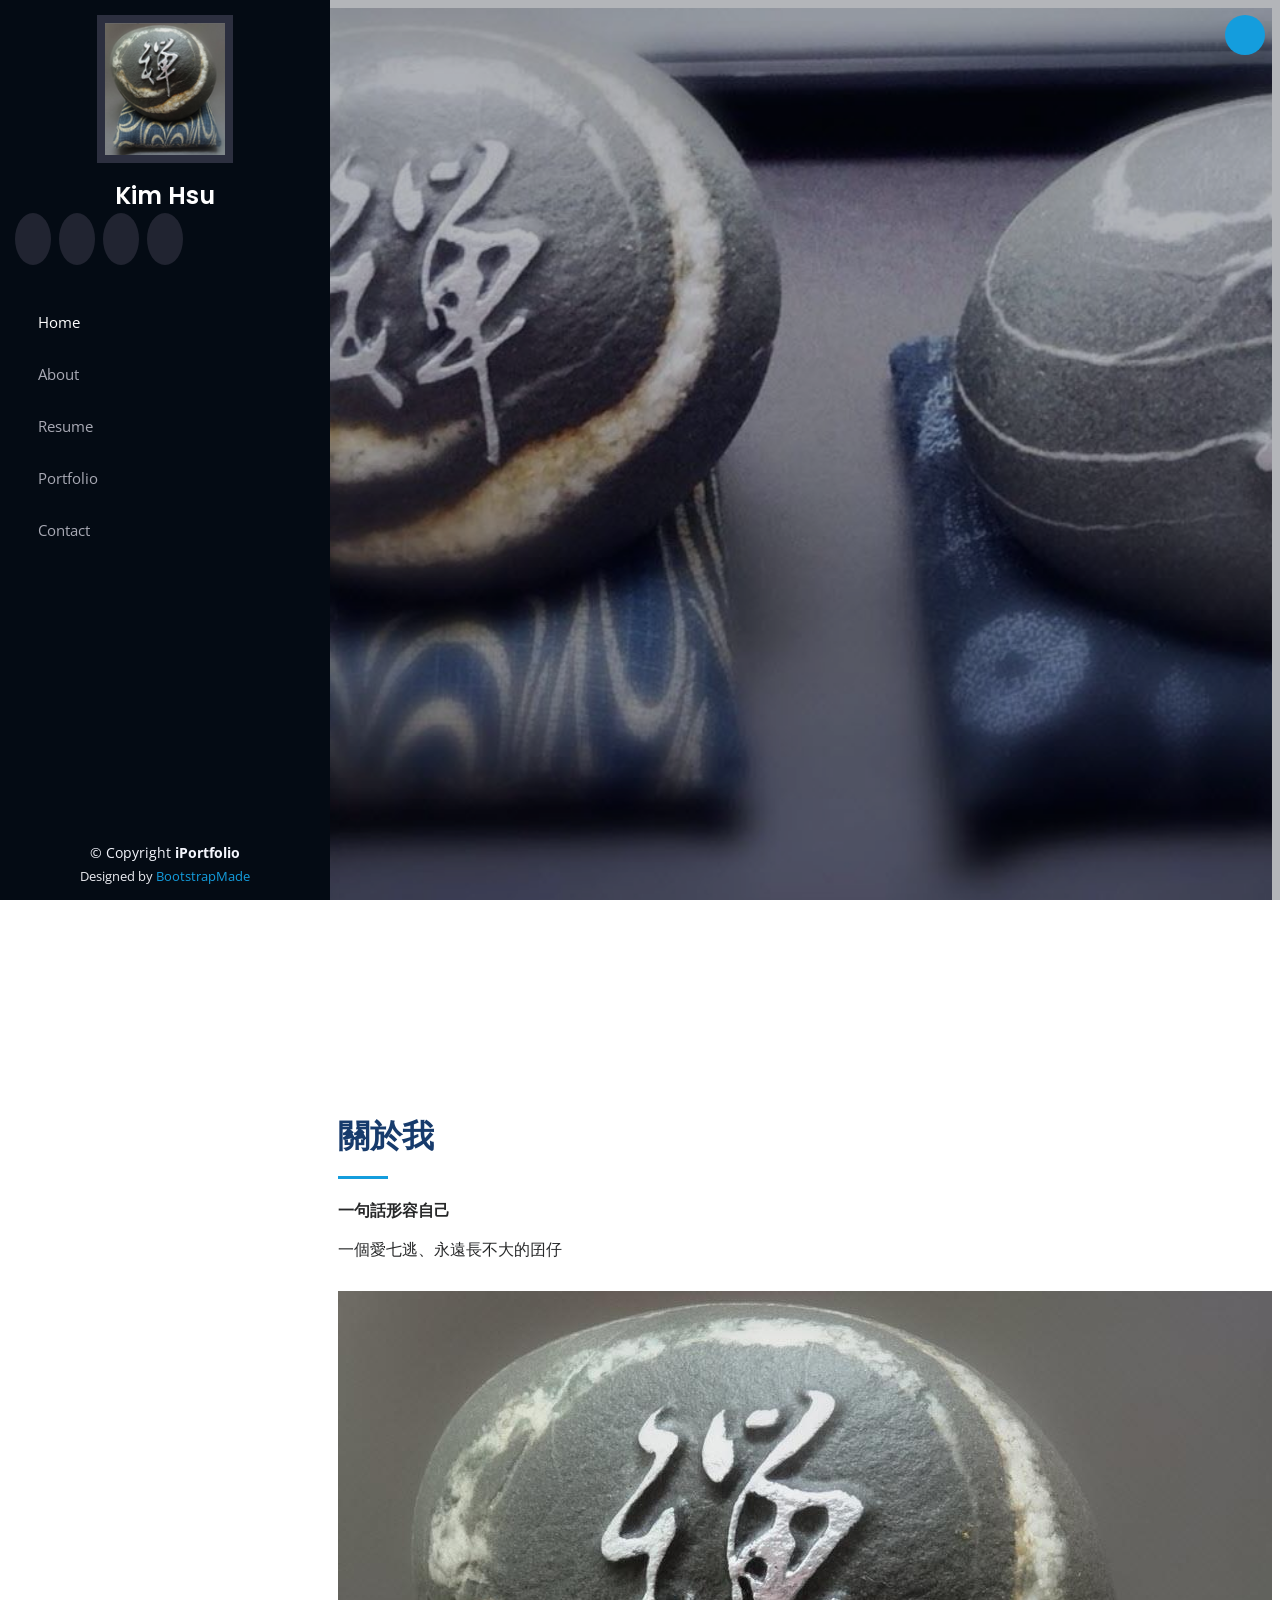
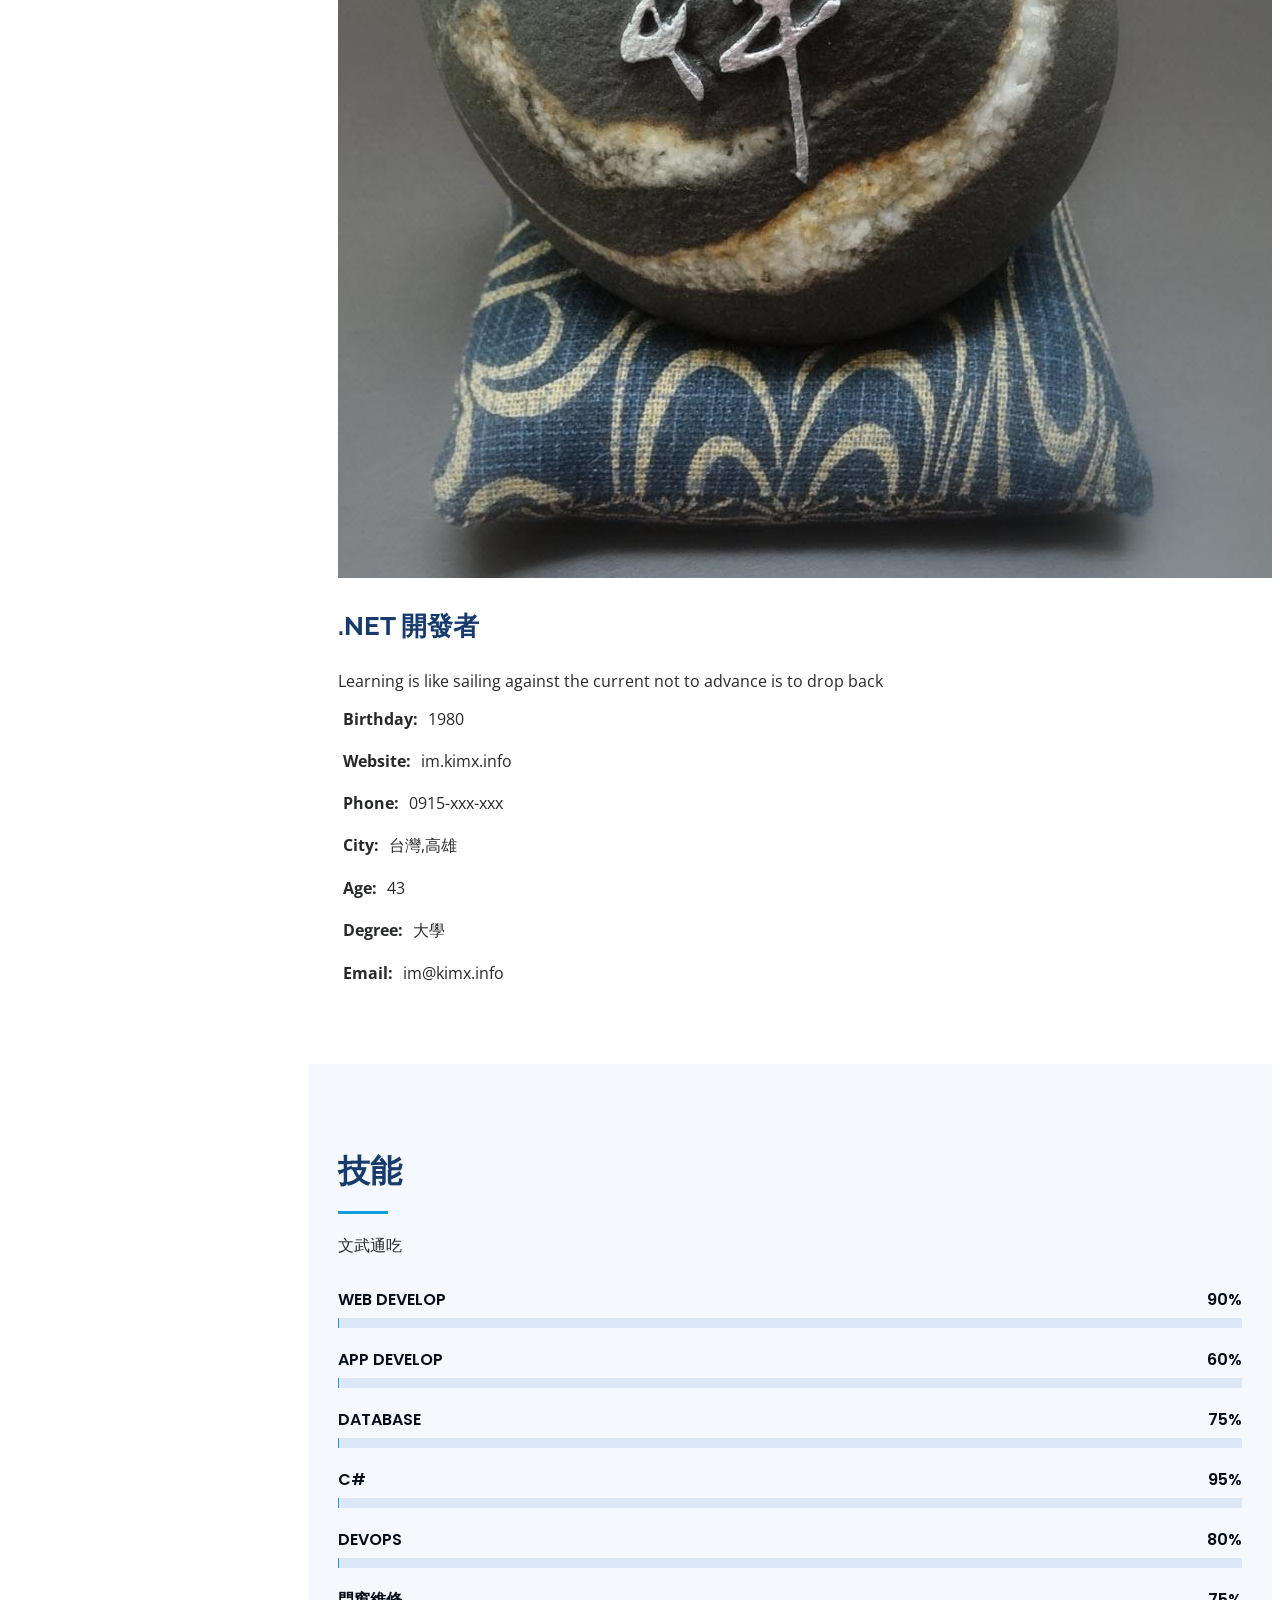
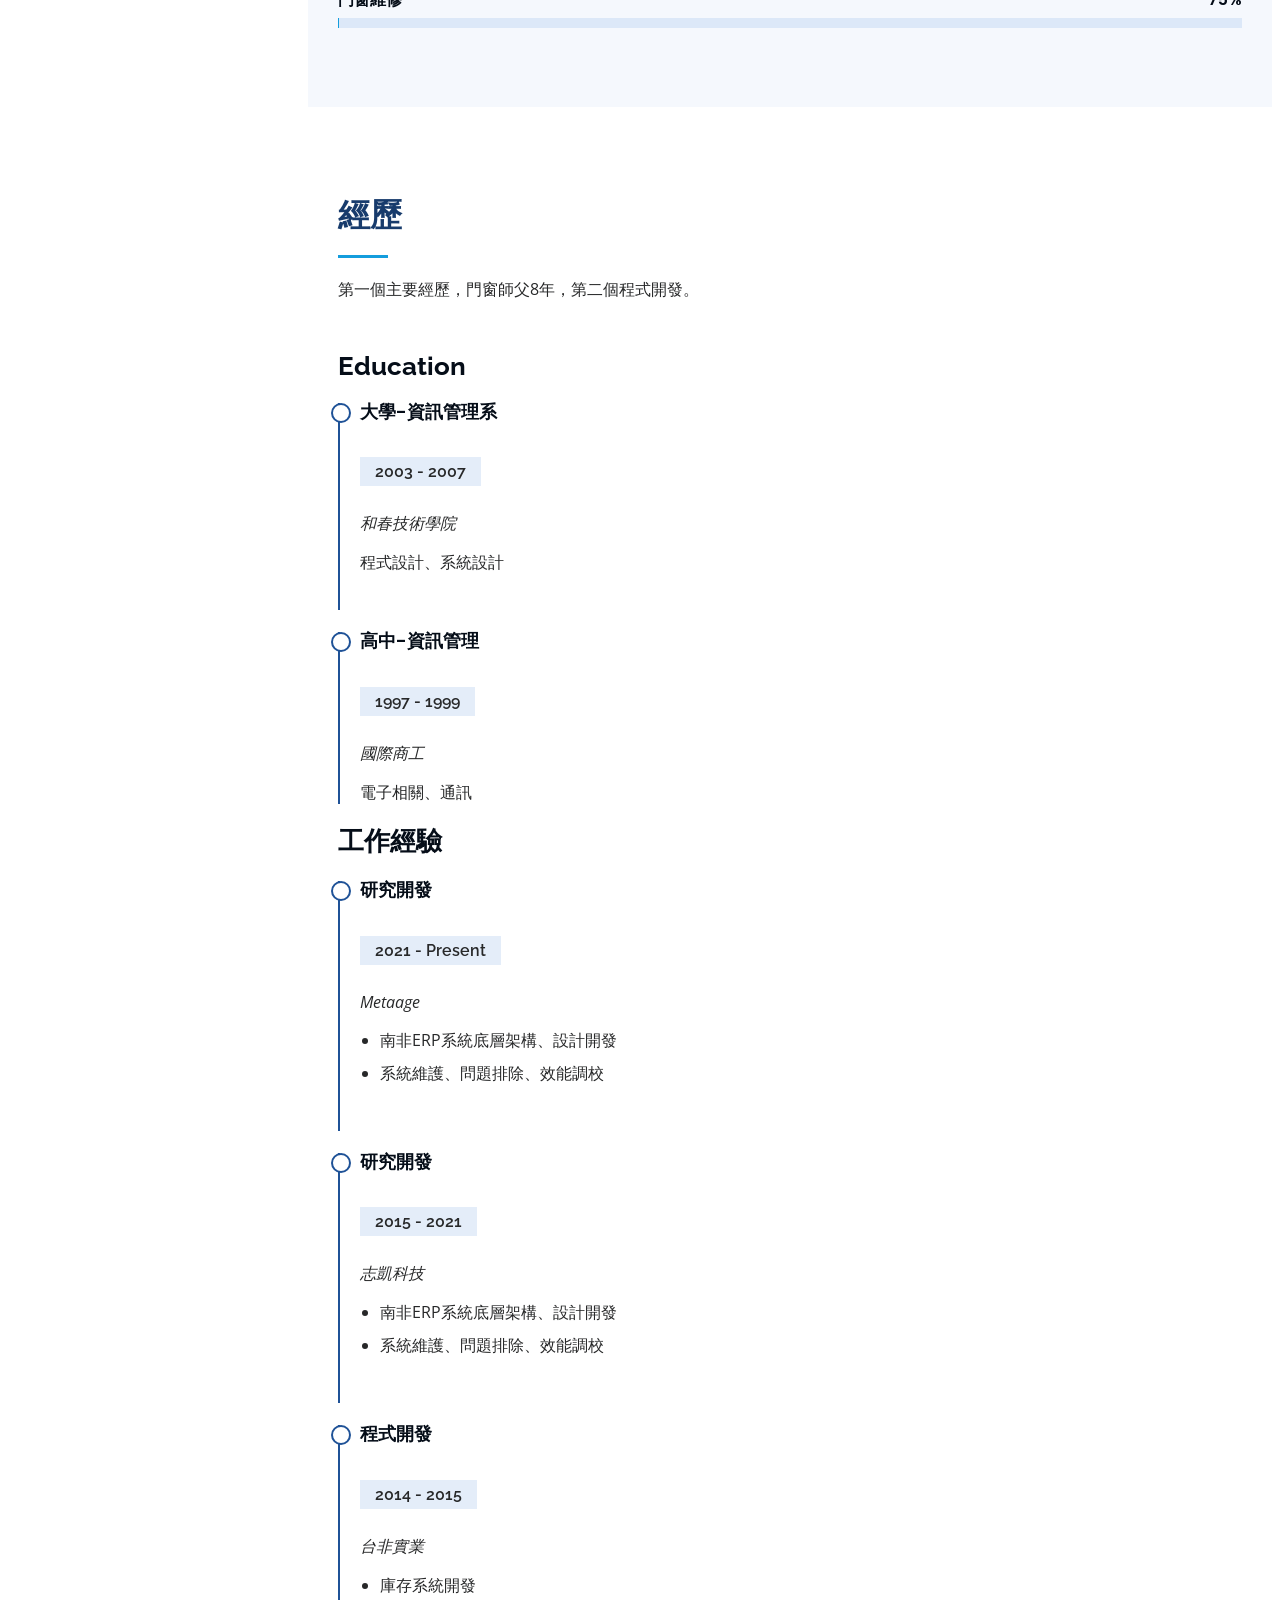
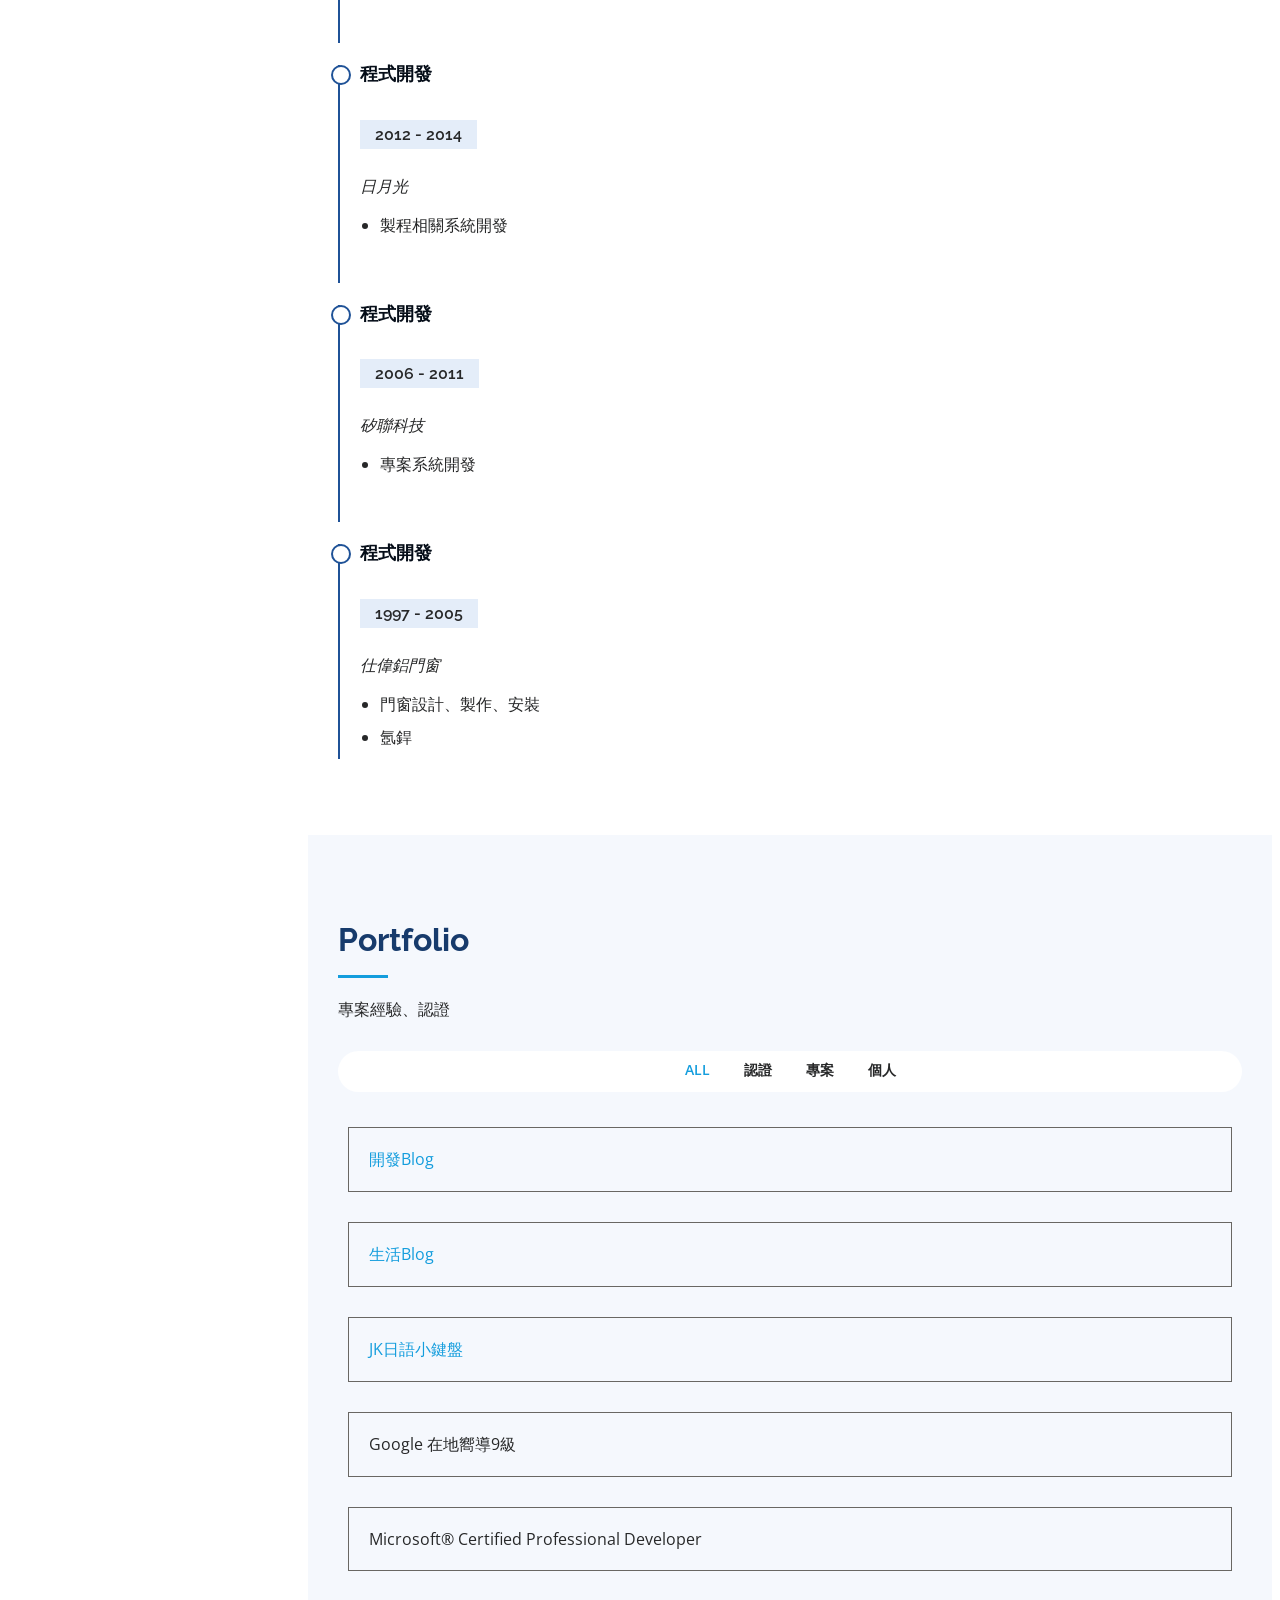
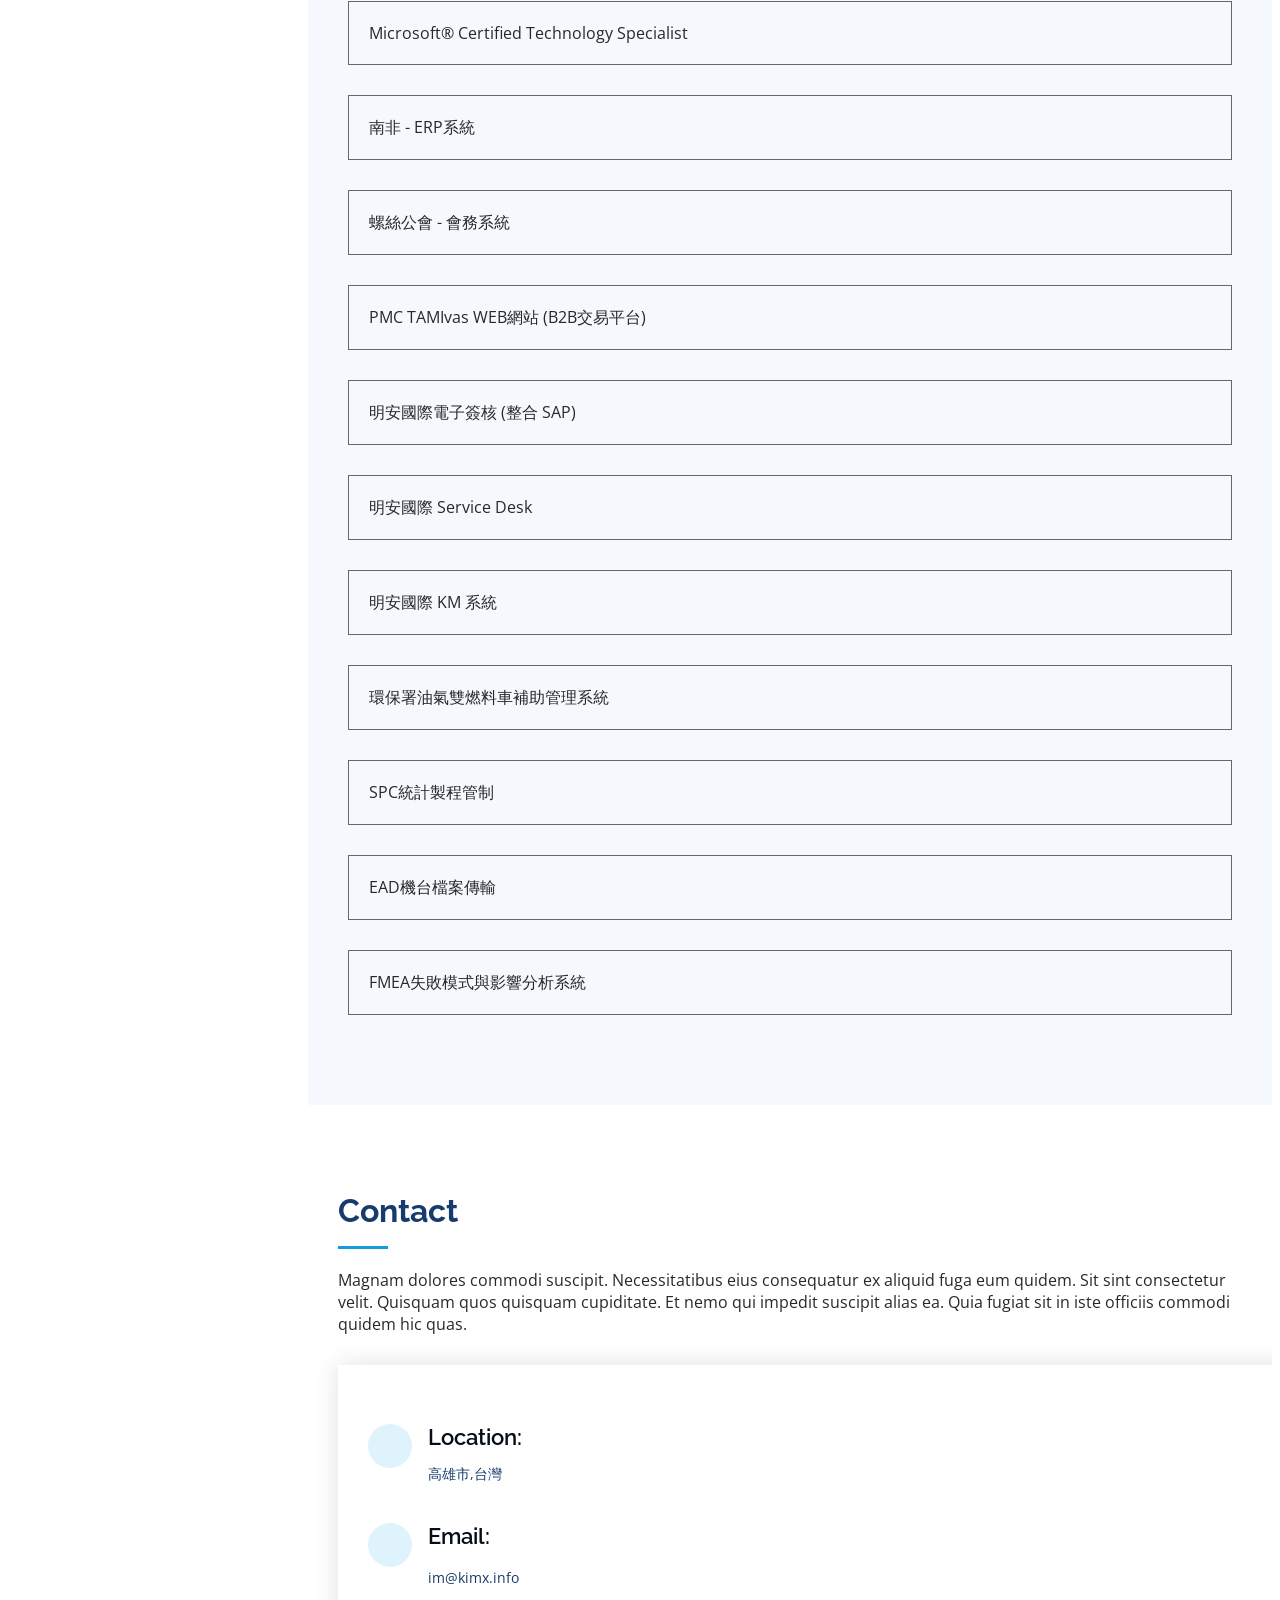
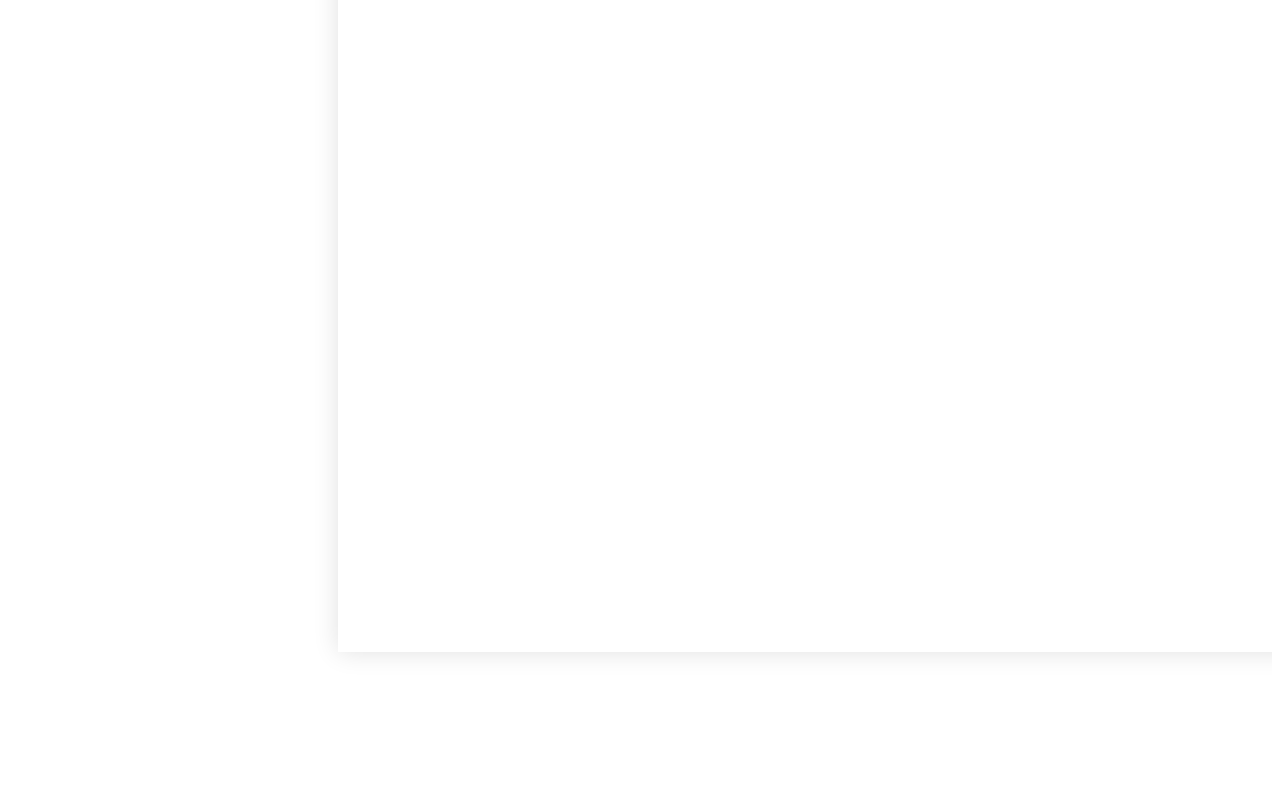
==== commit f30f5eff: "JK日語小鍵盤" ====
--- a/index.html
+++ b/index.html
@@ -340,12 +340,17 @@
                 <div class="row portfolio-container" data-aos="fade-up" data-aos-delay="100">
                     <div class="col-lg-4 col-md-6 portfolio-item filter-other">
                         <div class="portfolio-wrap">
-                            <a  href="https://note.kimx.info">  開發Blog</a>
+                            <a target="_blank" href="https://note.kimx.info">  開發Blog</a>
                         </div>
                     </div>
                     <div class="col-lg-4 col-md-6 portfolio-item filter-other">
                         <div class="portfolio-wrap">
-                            <a href="https://life.kimx.info">  生活Blog</a>
+                            <a target="_blank"  href="https://life.kimx.info">  生活Blog</a>
+                        </div>
+                    </div>
+                    <div class="col-lg-4 col-md-6 portfolio-item filter-project">
+                        <div class="portfolio-wrap">
+                            <a target="_blank"  href="https://chrome.google.com/webstore/detail/jk-japan-keyboard-helper/fgopbcebangdmfambaianpnflemikhjg">  JK日語小鍵盤</a>
                         </div>
                     </div>
                     <div class="col-lg-4 col-md-6 portfolio-item filter-other">
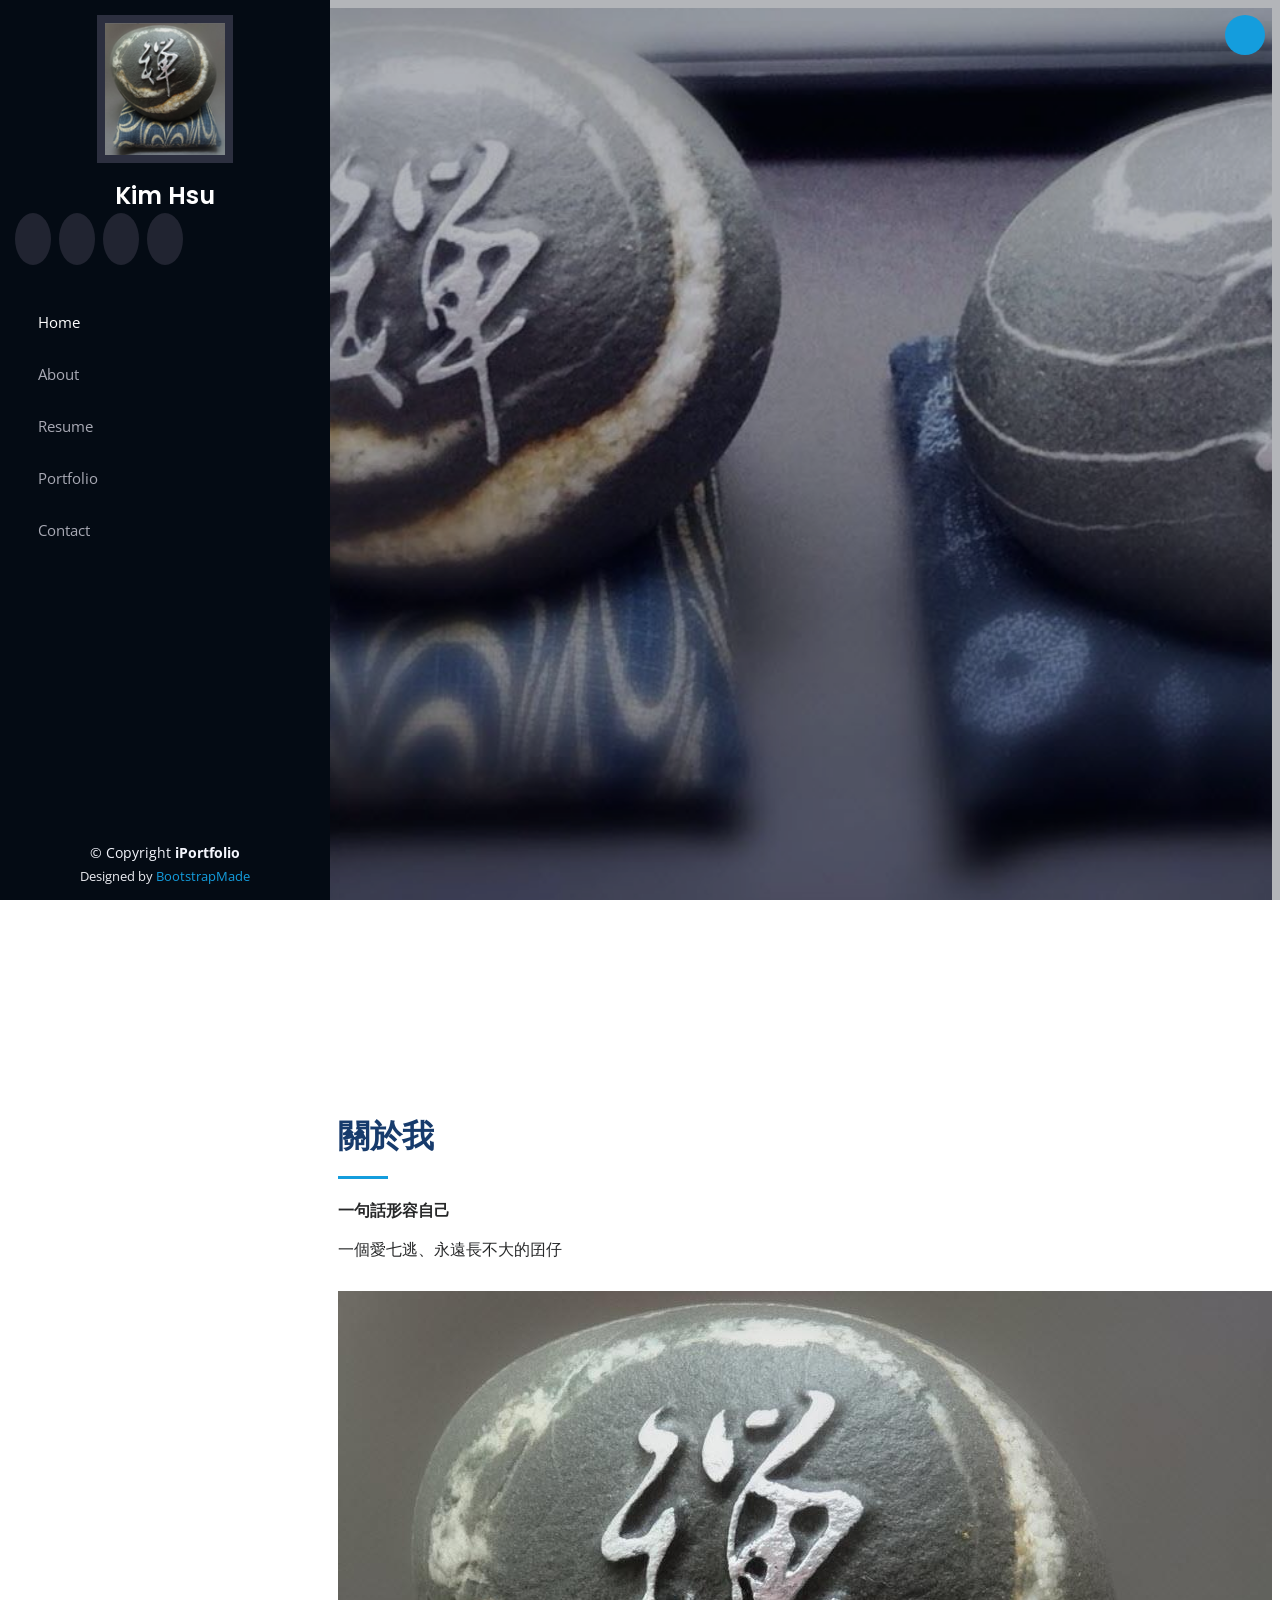
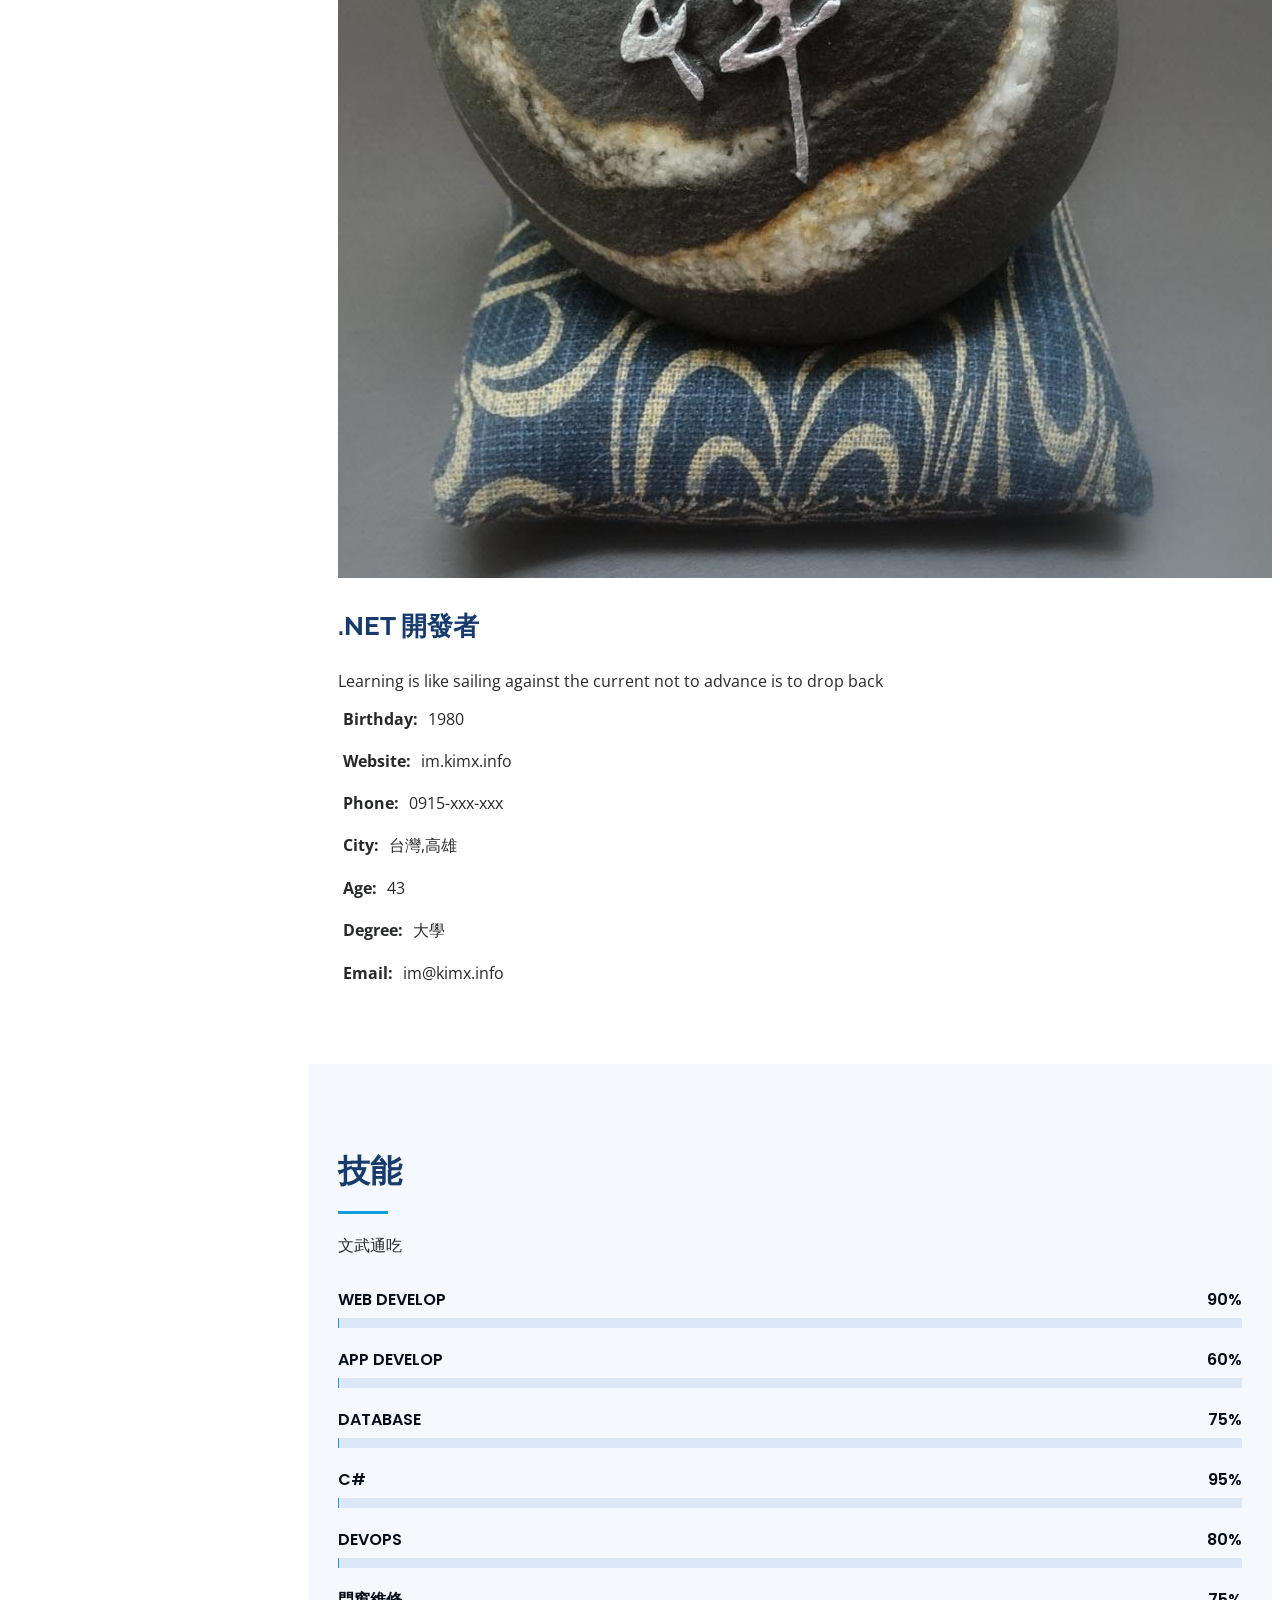
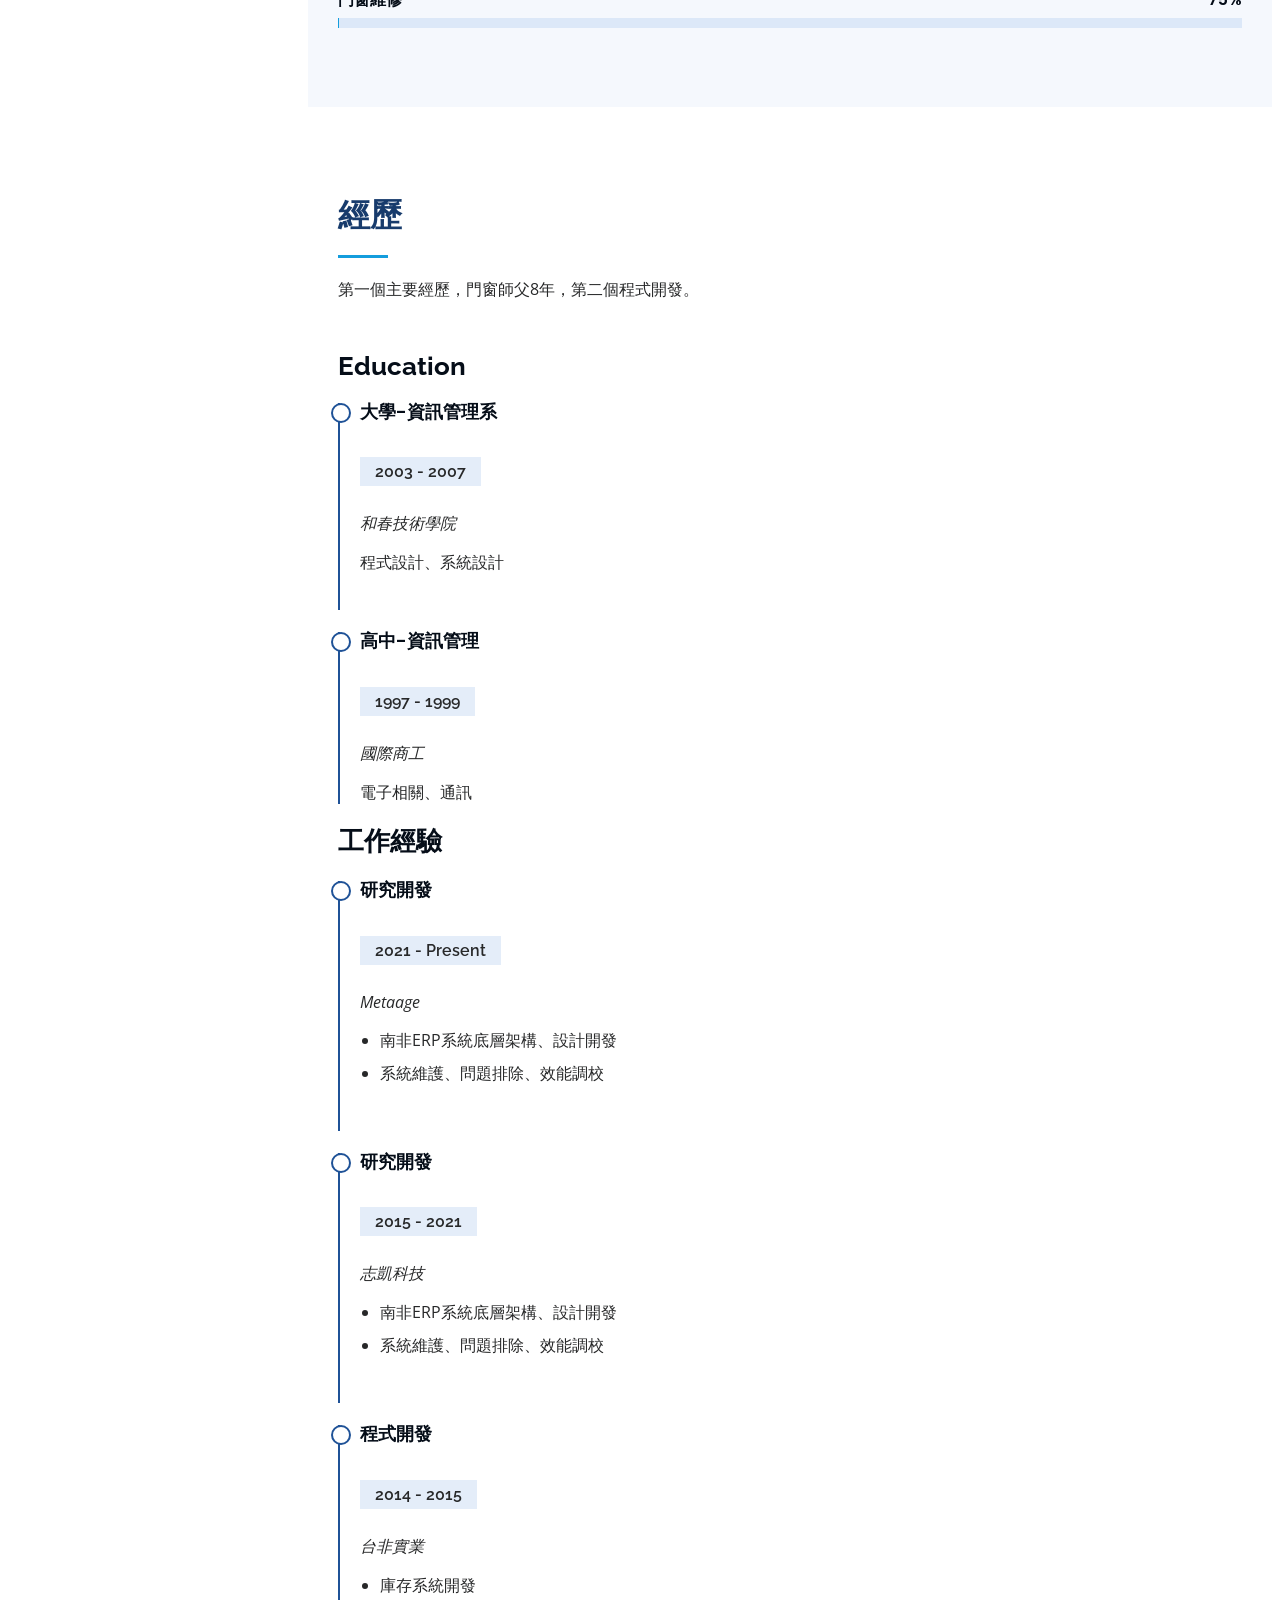
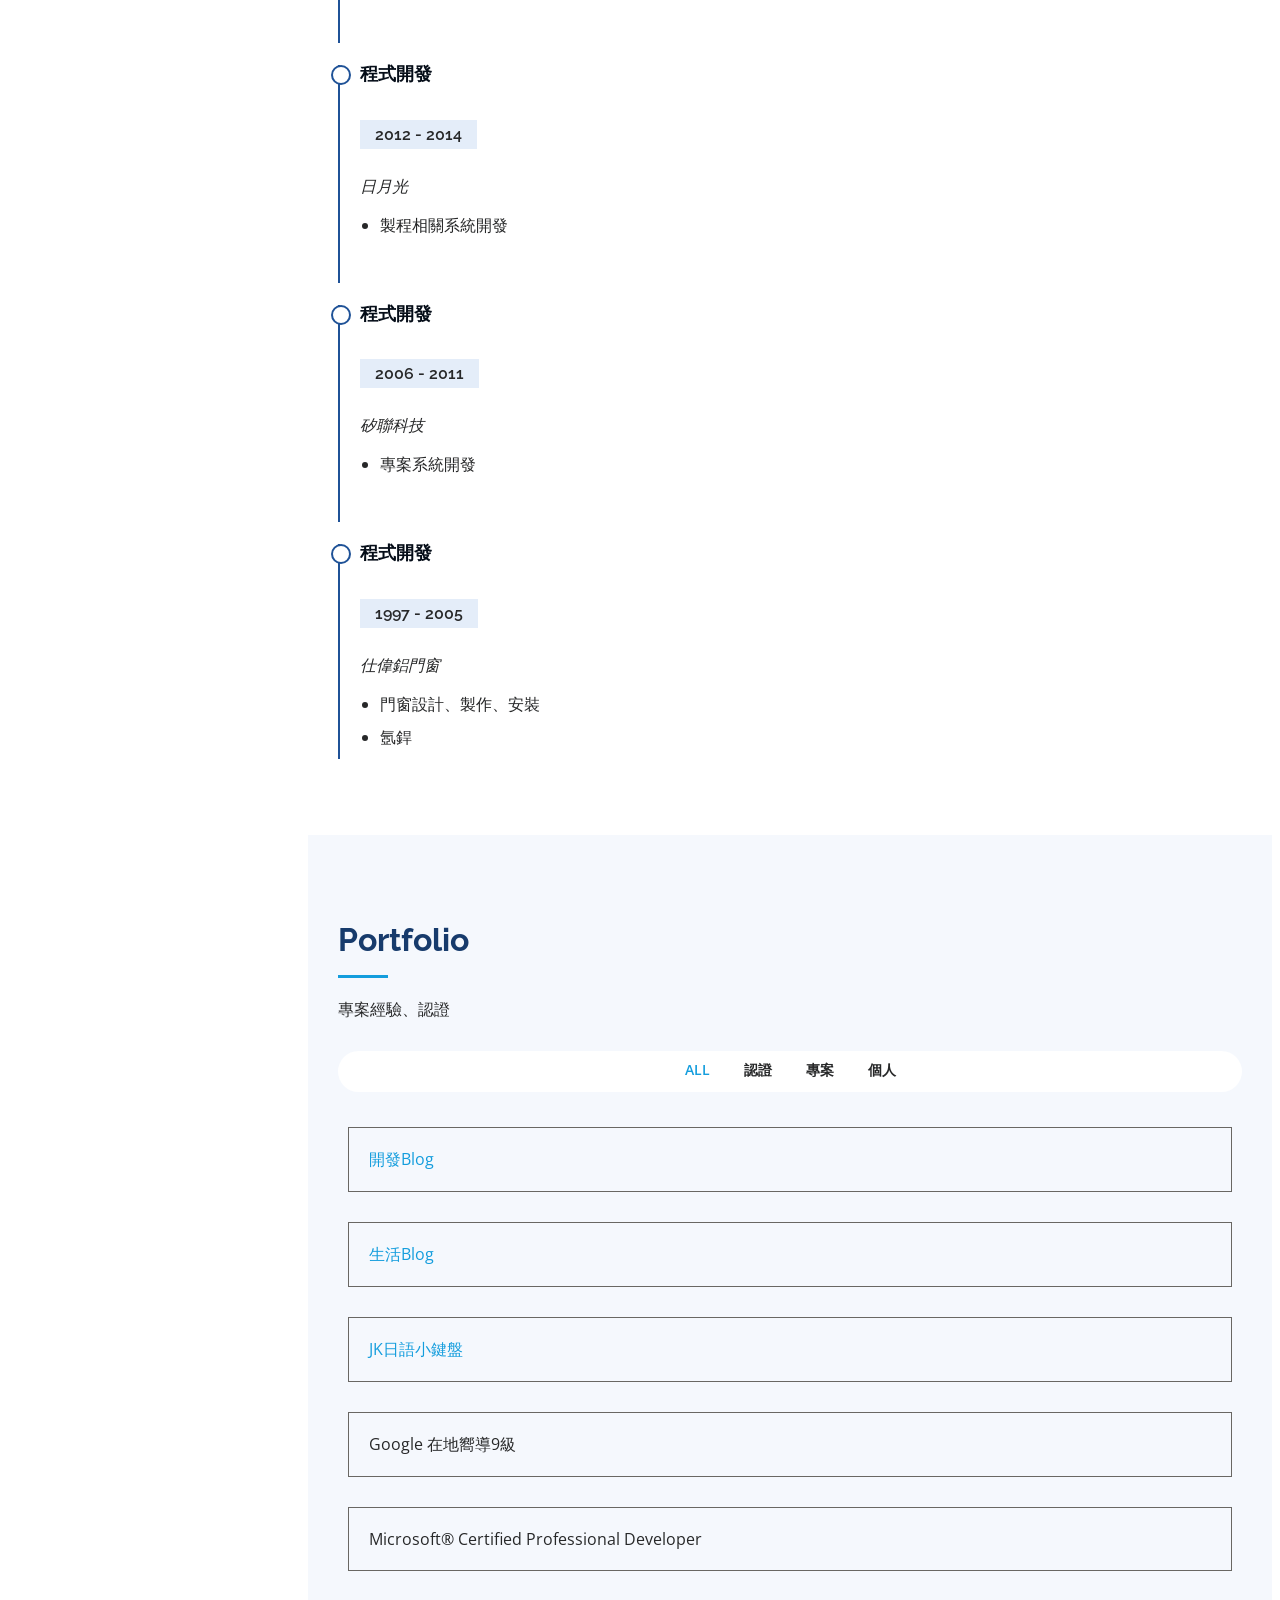
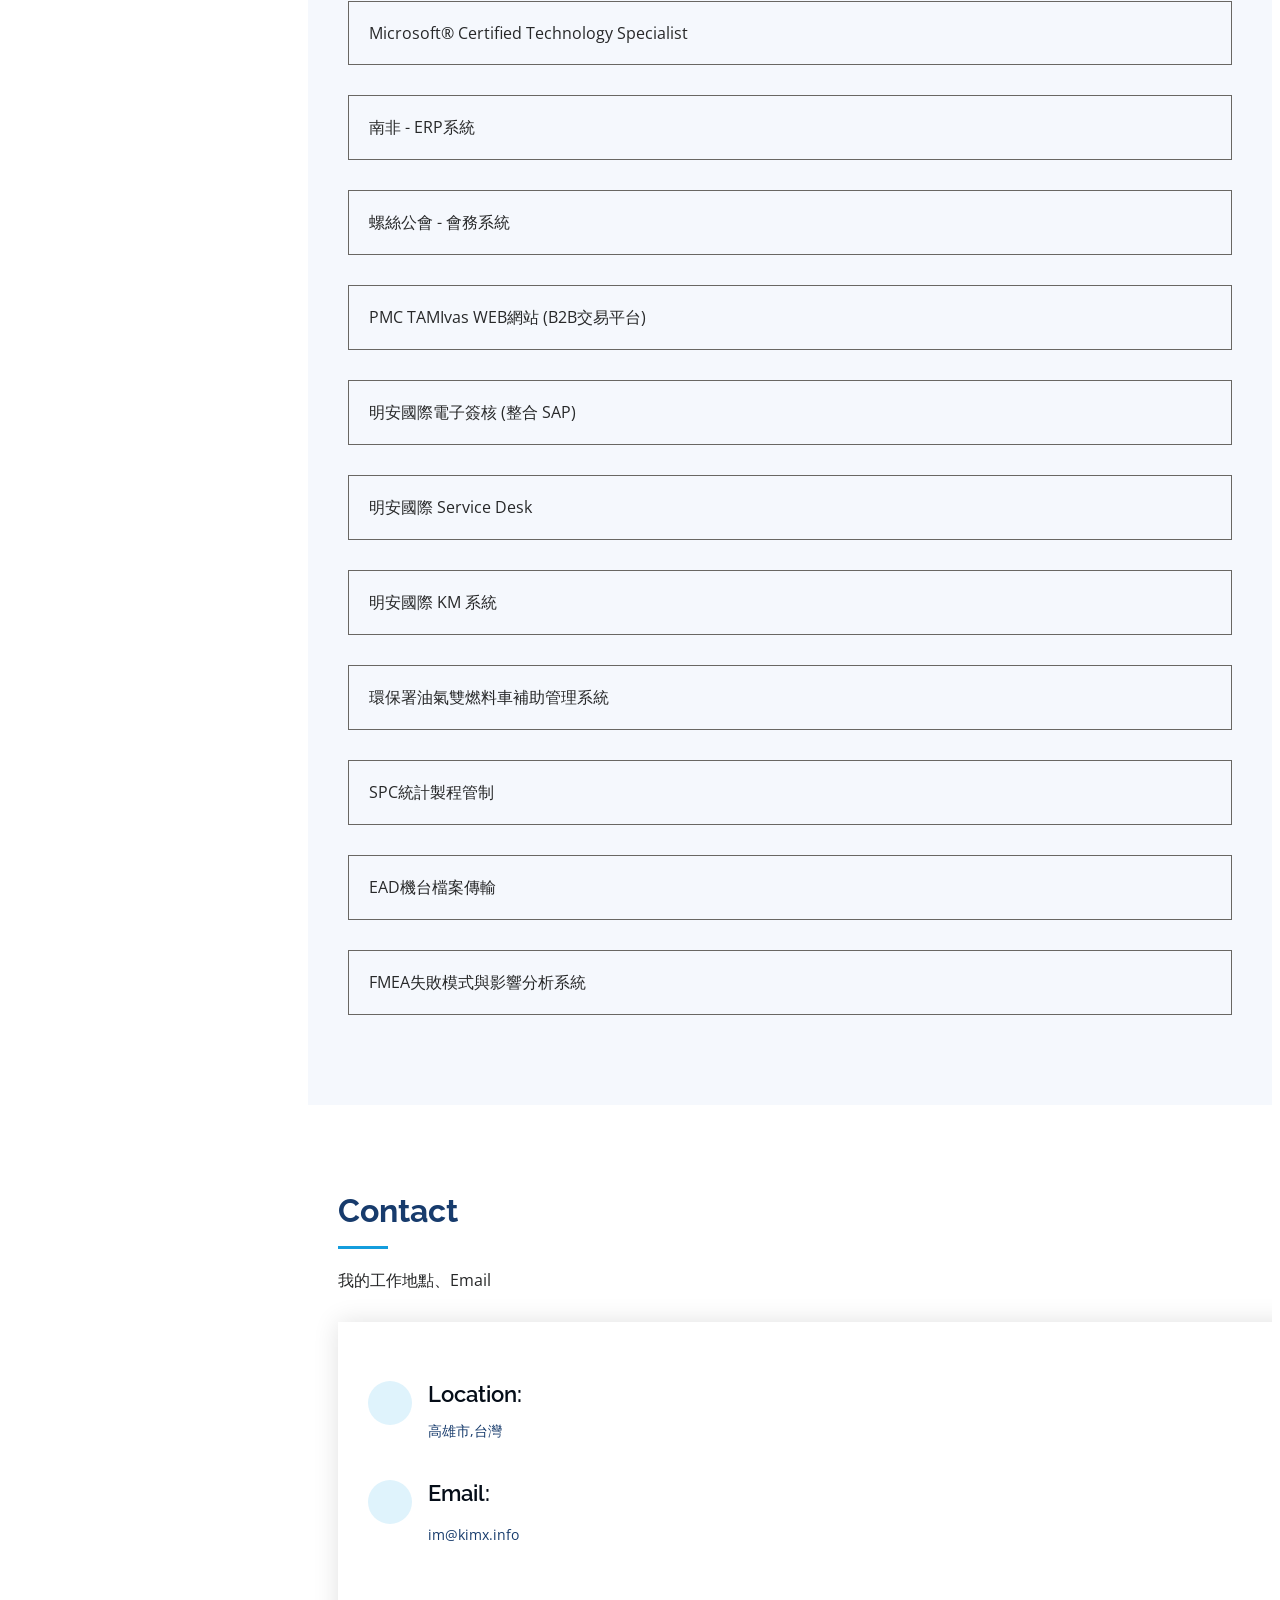
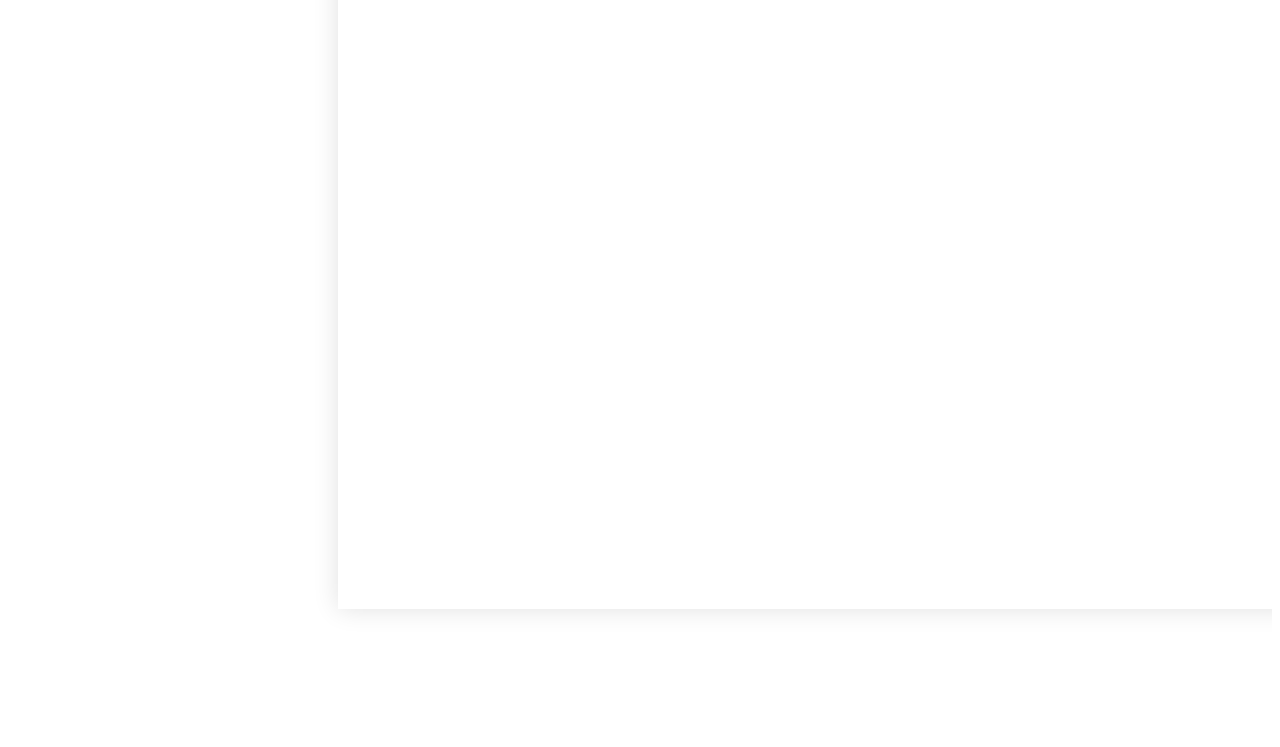
==== commit 591c0a31: "Contact" ====
--- a/index.html
+++ b/index.html
@@ -564,7 +564,7 @@
 
                 <div class="section-title">
                     <h2>Contact</h2>
-                    <p>Magnam dolores commodi suscipit. Necessitatibus eius consequatur ex aliquid fuga eum quidem. Sit sint consectetur velit. Quisquam quos quisquam cupiditate. Et nemo qui impedit suscipit alias ea. Quia fugiat sit in iste officiis commodi quidem hic quas.</p>
+                    <p>我的工作地點、Email</p>
                 </div>
 
                 <div class="row" data-aos="fade-in">
